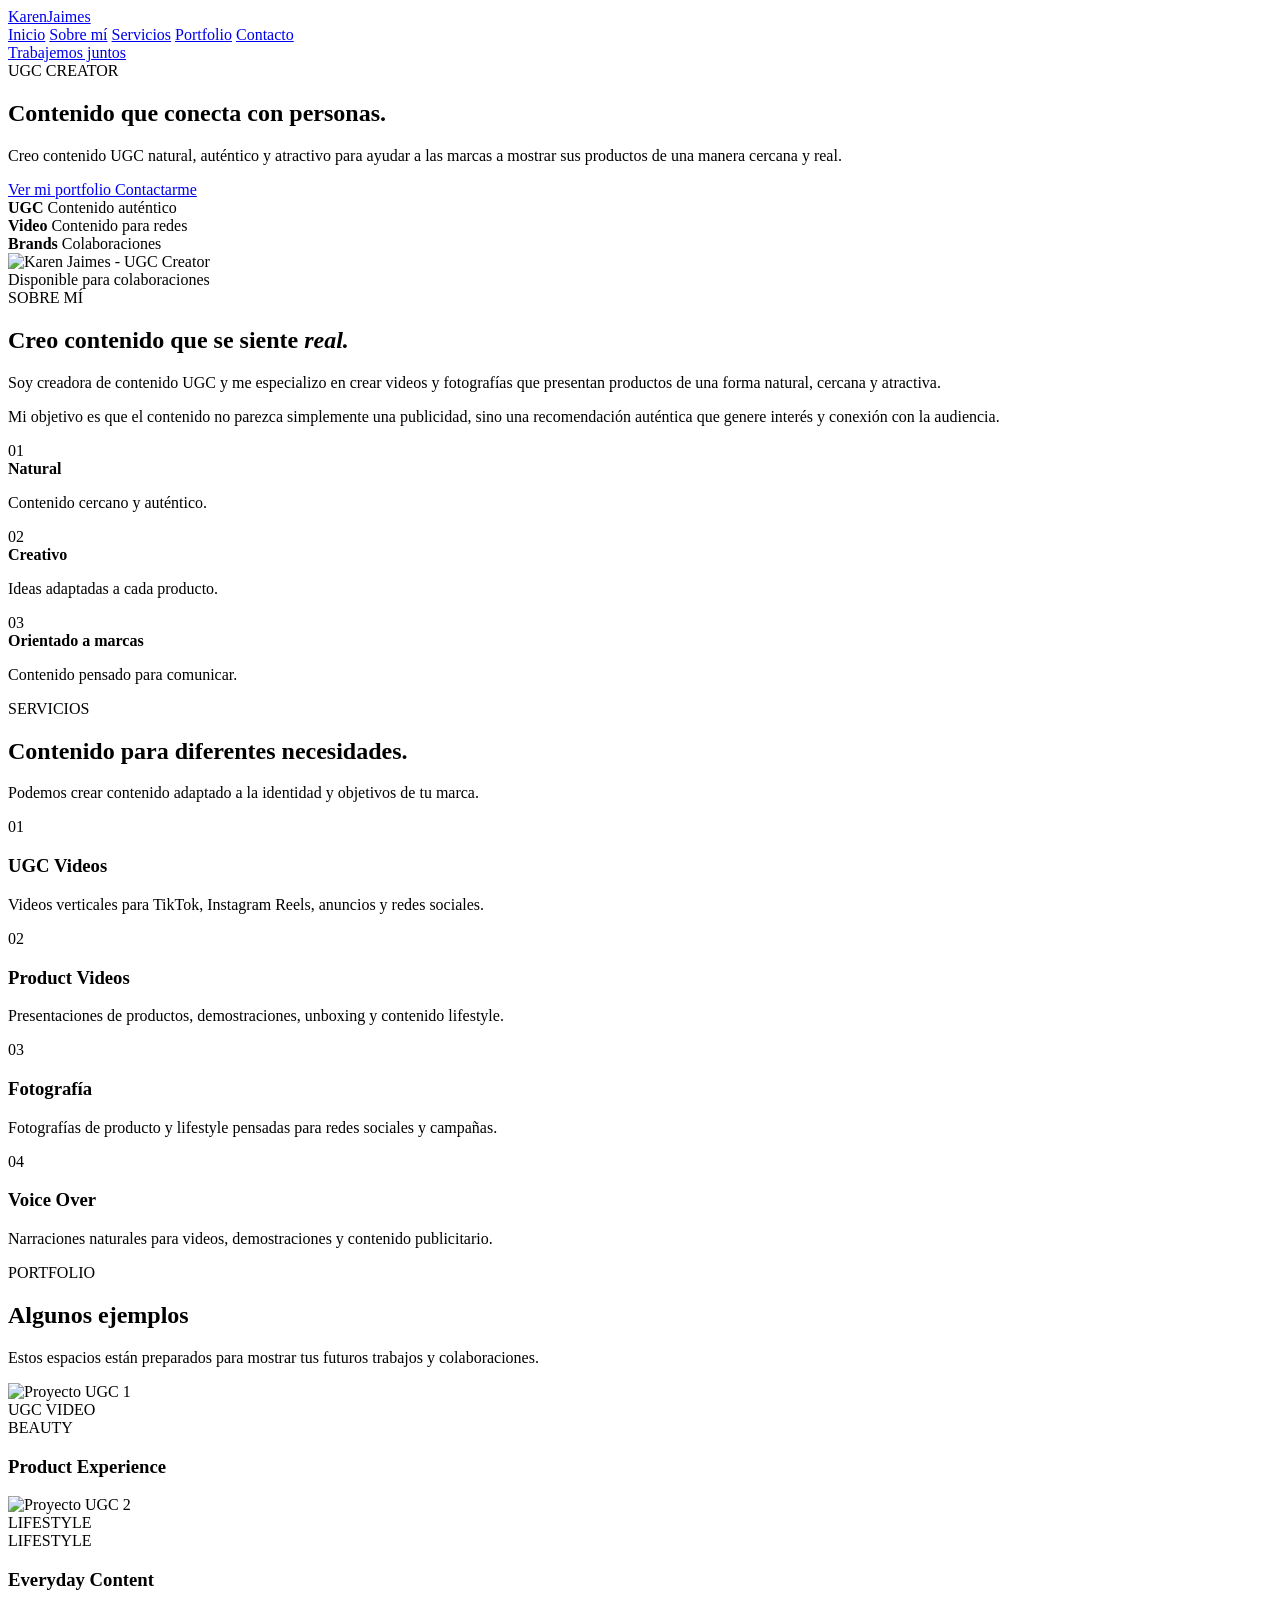
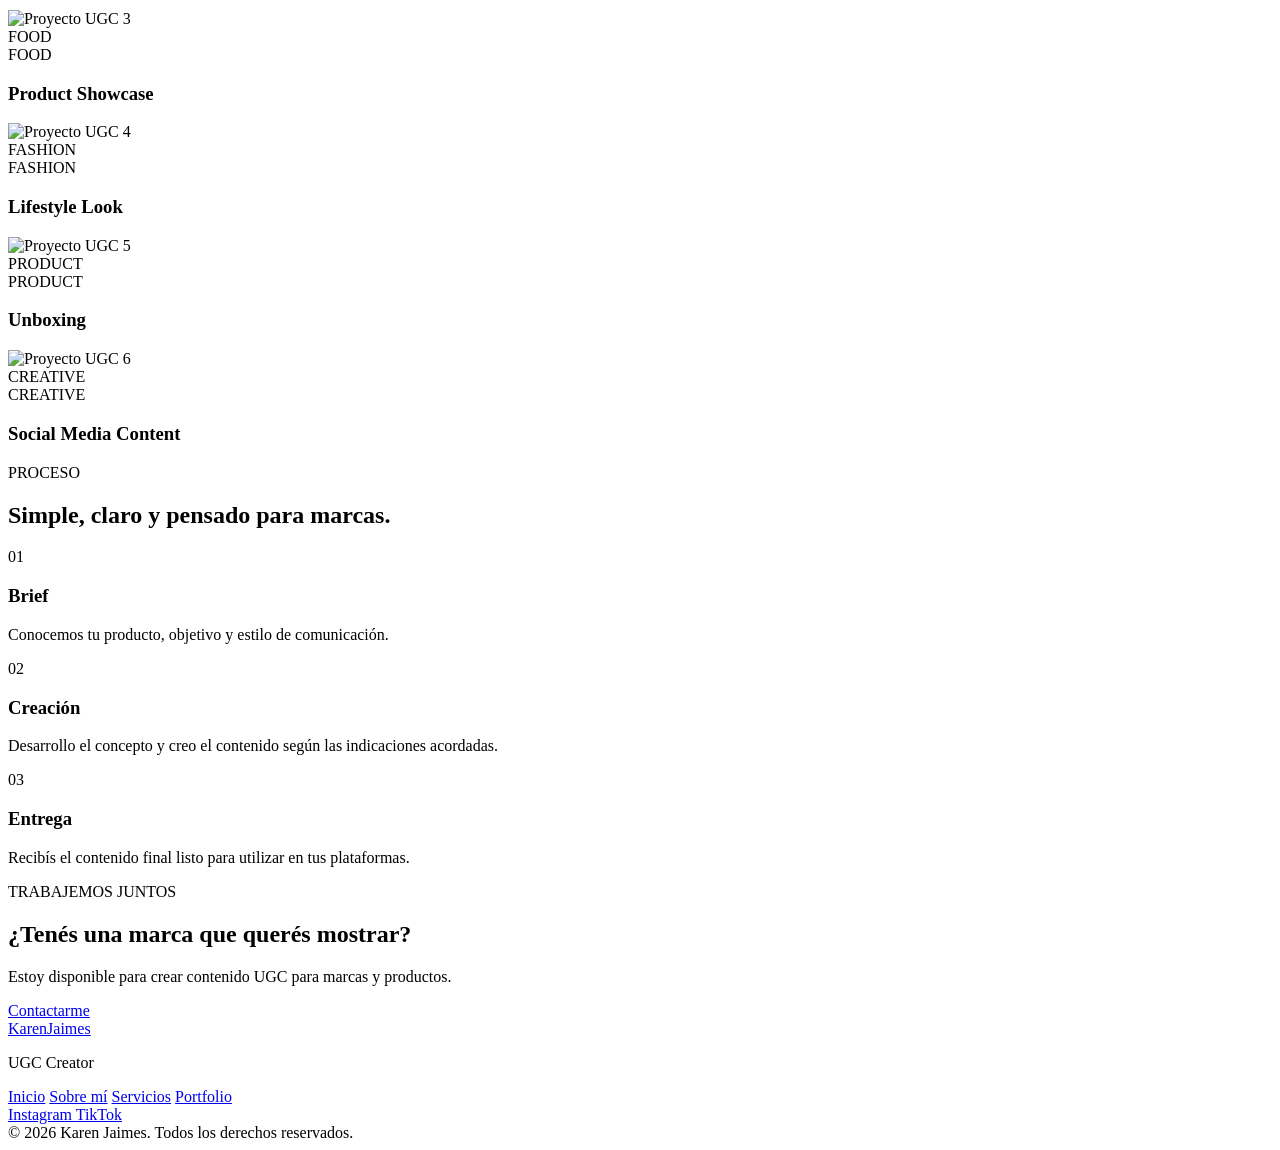
==== index.html @ 43cb3518 "Rename Index.html to index.html" ====
<!DOCTYPE html>
<html lang="es">
<head>
    <meta charset="UTF-8">
    <meta name="viewport" content="width=device-width, initial-scale=1.0">

    <title>Karen Jaimes | UGC Creator</title>

    <meta name="description" content="Karen Jaimes - Creadora de contenido UGC. Contenido auténtico, creativo y natural para marcas.">
    <meta name="theme-color" content="#f7f3ef">

    <link rel="stylesheet" href="style.css">
</head>

<body>

    <!-- HEADER -->
    <header class="header">
        <div class="container nav">

            <a href="#inicio" class="logo">
                Karen<span>Jaimes</span>
            </a>

            <nav class="menu">
                <a href="#inicio">Inicio</a>
                <a href="#sobre-mi">Sobre mí</a>
                <a href="#servicios">Servicios</a>
                <a href="#portfolio">Portfolio</a>
                <a href="#contacto">Contacto</a>
            </nav>

            <a href="#contacto" class="nav-button">
                Trabajemos juntos
            </a>

        </div>
    </header>


    <!-- HERO -->
    <main>

        <section class="hero" id="inicio">

            <div class="container hero-grid">

                <div class="hero-text">

                    <div class="eyebrow">
                        UGC CREATOR
                    </div>

                    <h1>
                        Contenido que
                        <span>conecta</span>
                        con personas.
                    </h1>

                    <p class="hero-description">
                        Creo contenido UGC natural, auténtico y atractivo
                        para ayudar a las marcas a mostrar sus productos
                        de una manera cercana y real.
                    </p>

                    <div class="hero-buttons">

                        <a href="#portfolio" class="button primary">
                            Ver mi portfolio
                        </a>

                        <a href="#contacto" class="button secondary">
                            Contactarme
                        </a>

                    </div>

                    <div class="hero-stats">

                        <div>
                            <strong>UGC</strong>
                            <span>Contenido auténtico</span>
                        </div>

                        <div>
                            <strong>Video</strong>
                            <span>Contenido para redes</span>
                        </div>

                        <div>
                            <strong>Brands</strong>
                            <span>Colaboraciones</span>
                        </div>

                    </div>

                </div>


                <div class="hero-image">

                    <div class="hero-image-frame">

                        <img
                            src="images/hero.jpg"
                            alt="Karen Jaimes - UGC Creator"
                        >

                    </div>

                    <div class="floating-card">
                        <span class="dot"></span>
                        Disponible para colaboraciones
                    </div>

                </div>

            </div>

        </section>


        <!-- SOBRE MI -->
        <section class="about section" id="sobre-mi">

            <div class="container about-grid">

                <div class="section-label">
                    SOBRE MÍ
                </div>

                <div class="about-content">

                    <h2>
                        Creo contenido que se siente
                        <em>real.</em>
                    </h2>

                    <p>
                        Soy creadora de contenido UGC y me especializo
                        en crear videos y fotografías que presentan
                        productos de una forma natural, cercana y
                        atractiva.
                    </p>

                    <p>
                        Mi objetivo es que el contenido no parezca
                        simplemente una publicidad, sino una recomendación
                        auténtica que genere interés y conexión con
                        la audiencia.
                    </p>

                    <div class="about-points">

                        <div class="about-point">
                            <span>01</span>
                            <div>
                                <strong>Natural</strong>
                                <p>Contenido cercano y auténtico.</p>
                            </div>
                        </div>

                        <div class="about-point">
                            <span>02</span>
                            <div>
                                <strong>Creativo</strong>
                                <p>Ideas adaptadas a cada producto.</p>
                            </div>
                        </div>

                        <div class="about-point">
                            <span>03</span>
                            <div>
                                <strong>Orientado a marcas</strong>
                                <p>Contenido pensado para comunicar.</p>
                            </div>
                        </div>

                    </div>

                </div>

            </div>

        </section>


        <!-- SERVICIOS -->
        <section class="services section" id="servicios">

            <div class="container">

                <div class="section-heading">

                    <div class="section-label">
                        SERVICIOS
                    </div>

                    <h2>
                        Contenido para diferentes
                        necesidades.
                    </h2>

                    <p>
                        Podemos crear contenido adaptado a la identidad
                        y objetivos de tu marca.
                    </p>

                </div>


                <div class="services-grid">

                    <article class="service-card">

                        <div class="service-number">01</div>

                        <h3>UGC Videos</h3>

                        <p>
                            Videos verticales para TikTok, Instagram
                            Reels, anuncios y redes sociales.
                        </p>

                    </article>


                    <article class="service-card">

                        <div class="service-number">02</div>

                        <h3>Product Videos</h3>

                        <p>
                            Presentaciones de productos, demostraciones,
                            unboxing y contenido lifestyle.
                        </p>

                    </article>


                    <article class="service-card">

                        <div class="service-number">03</div>

                        <h3>Fotografía</h3>

                        <p>
                            Fotografías de producto y lifestyle
                            pensadas para redes sociales y campañas.
                        </p>

                    </article>


                    <article class="service-card">

                        <div class="service-number">04</div>

                        <h3>Voice Over</h3>

                        <p>
                            Narraciones naturales para videos,
                            demostraciones y contenido publicitario.
                        </p>

                    </article>

                </div>

            </div>

        </section>


        <!-- PORTFOLIO -->
        <section class="portfolio section" id="portfolio">

            <div class="container">

                <div class="section-heading portfolio-heading">

                    <div>
                        <div class="section-label">
                            PORTFOLIO
                        </div>

                        <h2>
                            Algunos ejemplos
                        </h2>
                    </div>

                    <p>
                        Estos espacios están preparados para mostrar
                        tus futuros trabajos y colaboraciones.
                    </p>

                </div>


                <div class="portfolio-grid">


                    <!-- PROYECTO 1 -->
                    <article class="portfolio-card">

                        <div class="portfolio-image">

                            <img
                                src="images/portfolio-1.jpg"
                                alt="Proyecto UGC 1"
                            >

                            <div class="portfolio-overlay">
                                <span>UGC VIDEO</span>
                            </div>

                        </div>

                        <div class="portfolio-info">

                            <div>
                                <span class="category">
                                    BEAUTY
                                </span>

                                <h3>
                                    Product Experience
                                </h3>
                            </div>

                        </div>

                    </article>


                    <!-- PROYECTO 2 -->
                    <article class="portfolio-card">

                        <div class="portfolio-image">

                            <img
                                src="images/portfolio-2.jpg"
                                alt="Proyecto UGC 2"
                            >

                            <div class="portfolio-overlay">
                                <span>LIFESTYLE</span>
                            </div>

                        </div>

                        <div class="portfolio-info">

                            <div>
                                <span class="category">
                                    LIFESTYLE
                                </span>

                                <h3>
                                    Everyday Content
                                </h3>
                            </div>

                        </div>

                    </article>


                    <!-- PROYECTO 3 -->
                    <article class="portfolio-card">

                        <div class="portfolio-image">

                            <img
                                src="images/portfolio-3.jpg"
                                alt="Proyecto UGC 3"
                            >

                            <div class="portfolio-overlay">
                                <span>FOOD</span>
                            </div>

                        </div>

                        <div class="portfolio-info">

                            <div>
                                <span class="category">
                                    FOOD
                                </span>

                                <h3>
                                    Product Showcase
                                </h3>
                            </div>

                        </div>

                    </article>


                    <!-- PROYECTO 4 -->
                    <article class="portfolio-card">

                        <div class="portfolio-image">

                            <img
                                src="images/portfolio-4.jpg"
                                alt="Proyecto UGC 4"
                            >

                            <div class="portfolio-overlay">
                                <span>FASHION</span>
                            </div>

                        </div>

                        <div class="portfolio-info">

                            <div>
                                <span class="category">
                                    FASHION
                                </span>

                                <h3>
                                    Lifestyle Look
                                </h3>
                            </div>

                        </div>

                    </article>


                    <!-- PROYECTO 5 -->
                    <article class="portfolio-card">

                        <div class="portfolio-image">

                            <img
                                src="images/portfolio-5.jpg"
                                alt="Proyecto UGC 5"
                            >

                            <div class="portfolio-overlay">
                                <span>PRODUCT</span>
                            </div>

                        </div>

                        <div class="portfolio-info">

                            <div>
                                <span class="category">
                                    PRODUCT
                                </span>

                                <h3>
                                    Unboxing
                                </h3>
                            </div>

                        </div>

                    </article>


                    <!-- PROYECTO 6 -->
                    <article class="portfolio-card">

                        <div class="portfolio-image">

                            <img
                                src="images/portfolio-6.jpg"
                                alt="Proyecto UGC 6"
                            >

                            <div class="portfolio-overlay">
                                <span>CREATIVE</span>
                            </div>

                        </div>

                        <div class="portfolio-info">

                            <div>
                                <span class="category">
                                    CREATIVE
                                </span>

                                <h3>
                                    Social Media Content
                                </h3>
                            </div>

                        </div>

                    </article>

                </div>

            </div>

        </section>


        <!-- PROCESO -->
        <section class="process section">

            <div class="container">

                <div class="section-heading">

                    <div class="section-label">
                        PROCESO
                    </div>

                    <h2>
                        Simple, claro y pensado para marcas.
                    </h2>

                </div>


                <div class="process-grid">

                    <div class="process-item">

                        <span>01</span>

                        <h3>
                            Brief
                        </h3>

                        <p>
                            Conocemos tu producto, objetivo y
                            estilo de comunicación.
                        </p>

                    </div>


                    <div class="process-item">

                        <span>02</span>

                        <h3>
                            Creación
                        </h3>

                        <p>
                            Desarrollo el concepto y creo el contenido
                            según las indicaciones acordadas.
                        </p>

                    </div>


                    <div class="process-item">

                        <span>03</span>

                        <h3>
                            Entrega
                        </h3>

                        <p>
                            Recibís el contenido final listo para
                            utilizar en tus plataformas.
                        </p>

                    </div>

                </div>

            </div>

        </section>


        <!-- CTA -->
        <section class="cta section" id="contacto">

            <div class="container">

                <div class="cta-box">

                    <div class="cta-content">

                        <div class="section-label">
                            TRABAJEMOS JUNTOS
                        </div>

                        <h2>
                            ¿Tenés una marca
                            que querés mostrar?
                        </h2>

                        <p>
                            Estoy disponible para crear contenido UGC
                            para marcas y productos.
                        </p>

                    </div>

                    <div class="cta-button-wrapper">

                        <a
                            href="mailto:tuemail@example.com"
                            class="button primary large"
                        >
                            Contactarme
                        </a>

                    </div>

                </div>

            </div>

        </section>

    </main>


    <!-- FOOTER -->
    <footer class="footer">

        <div class="container footer-content">

            <div>
                <a href="#inicio" class="logo">
                    Karen<span>Jaimes</span>
                </a>

                <p>
                    UGC Creator
                </p>
            </div>


            <div class="footer-links">

                <a href="#inicio">Inicio</a>
                <a href="#sobre-mi">Sobre mí</a>
                <a href="#servicios">Servicios</a>
                <a href="#portfolio">Portfolio</a>

            </div>


            <div class="footer-social">

                <a href="#" aria-label="Instagram">
                    Instagram
                </a>

                <a href="#" aria-label="TikTok">
                    TikTok
                </a>

            </div>

        </div>


        <div class="container copyright">

            © 2026 Karen Jaimes. Todos los derechos reservados.

        </div>

    </footer>


    <script src="script.js"></script>

</body>
</html>
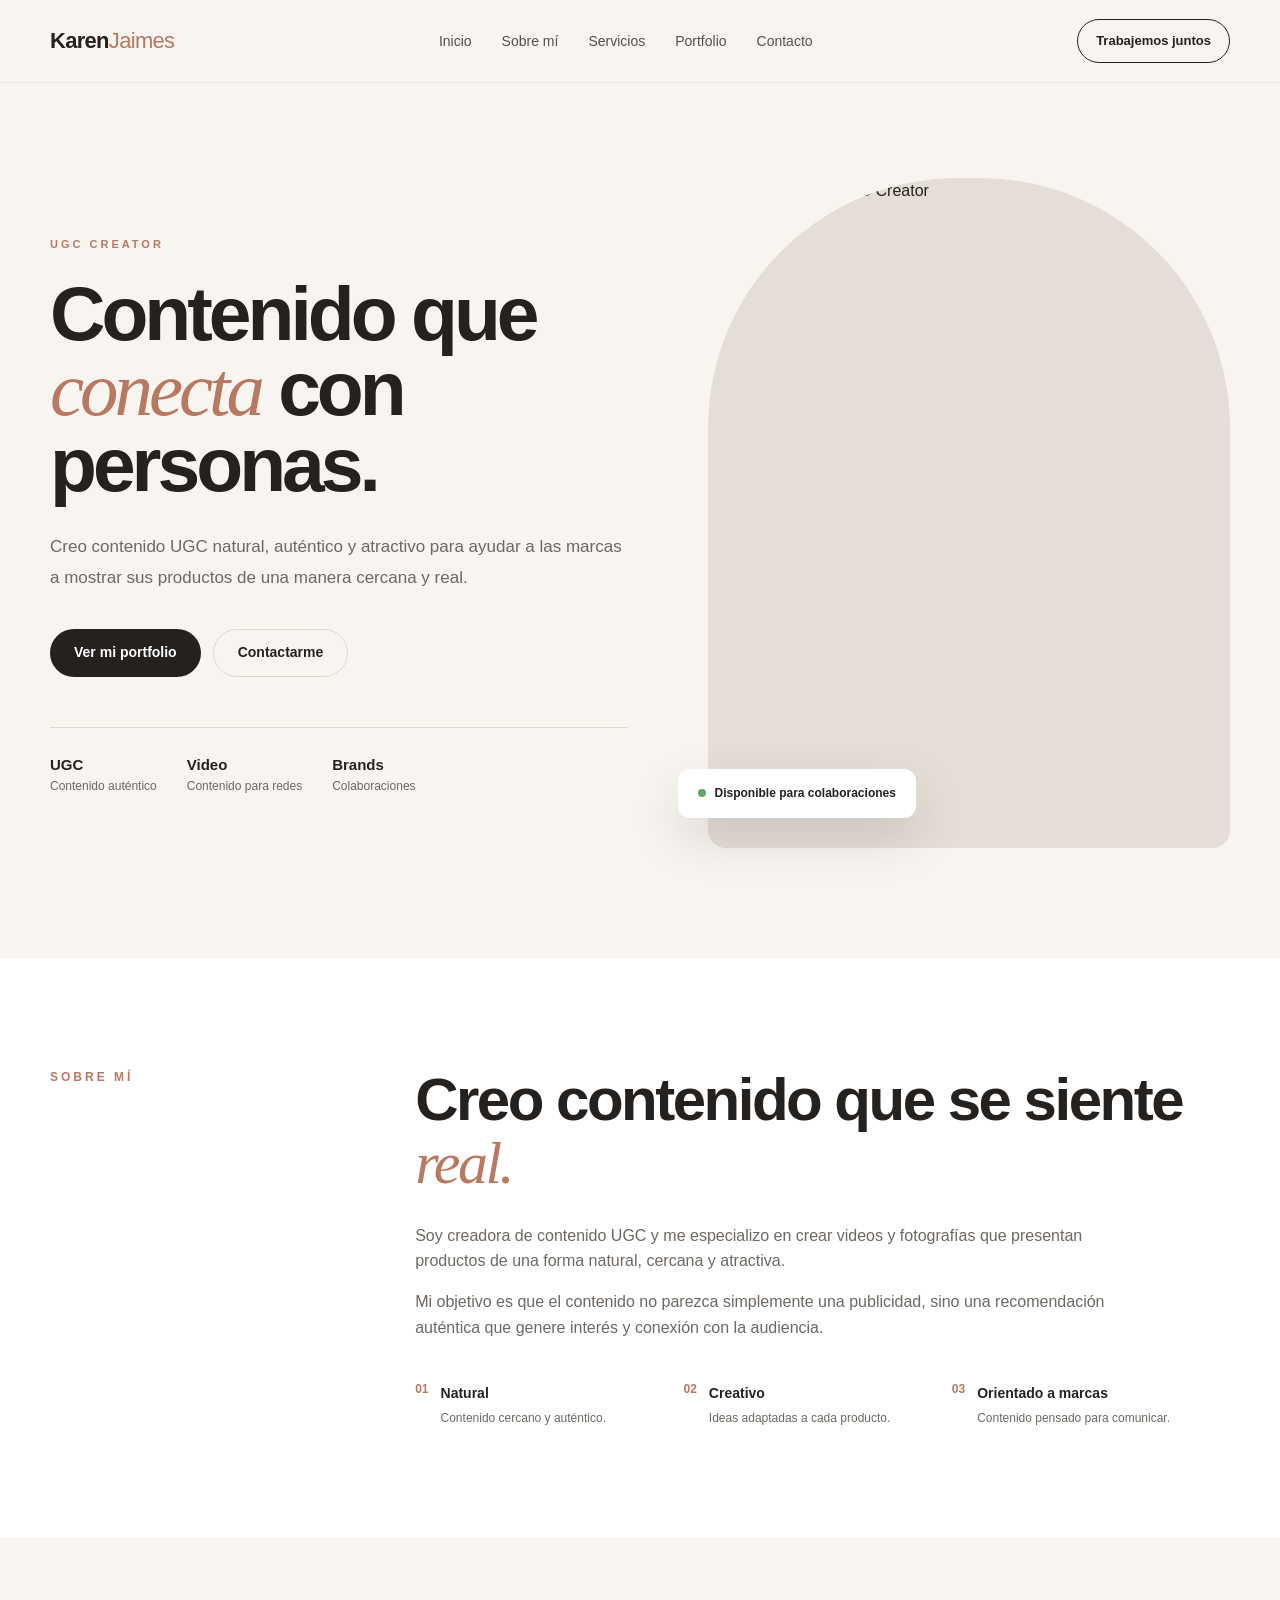
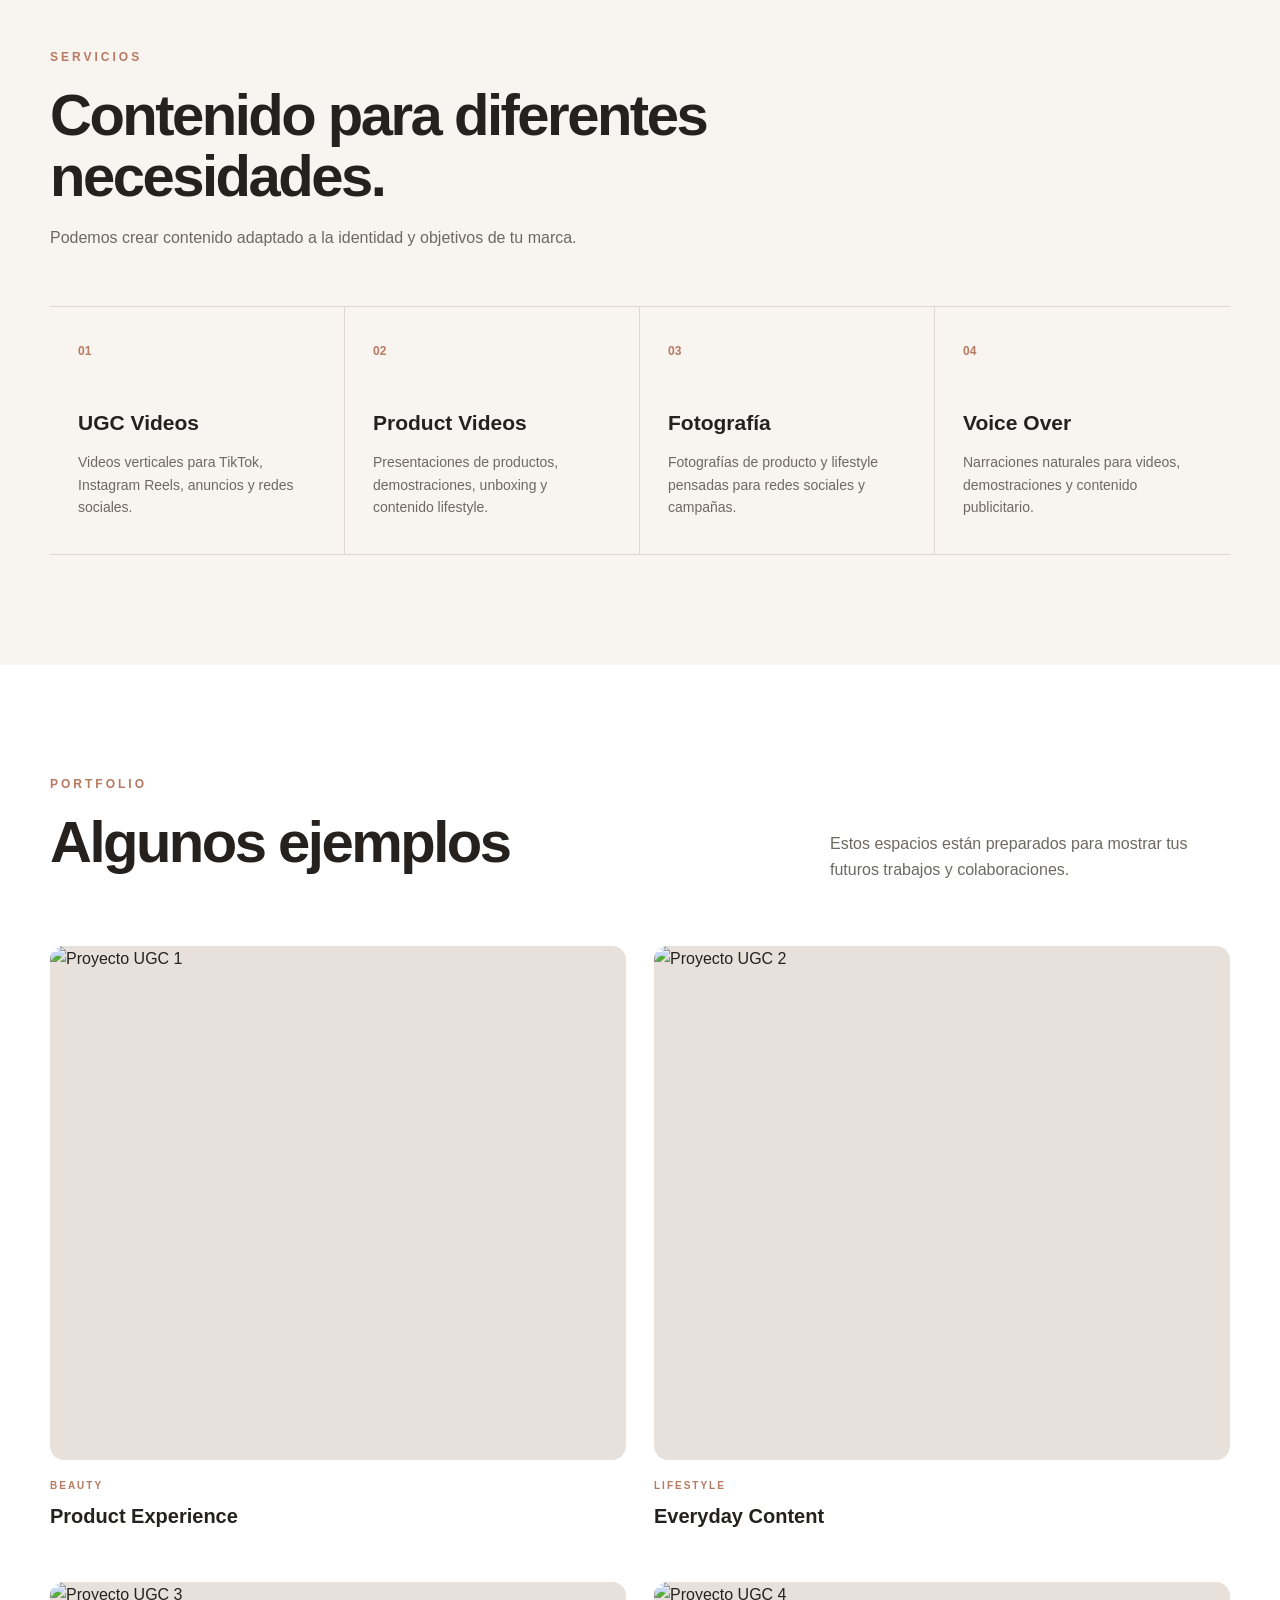
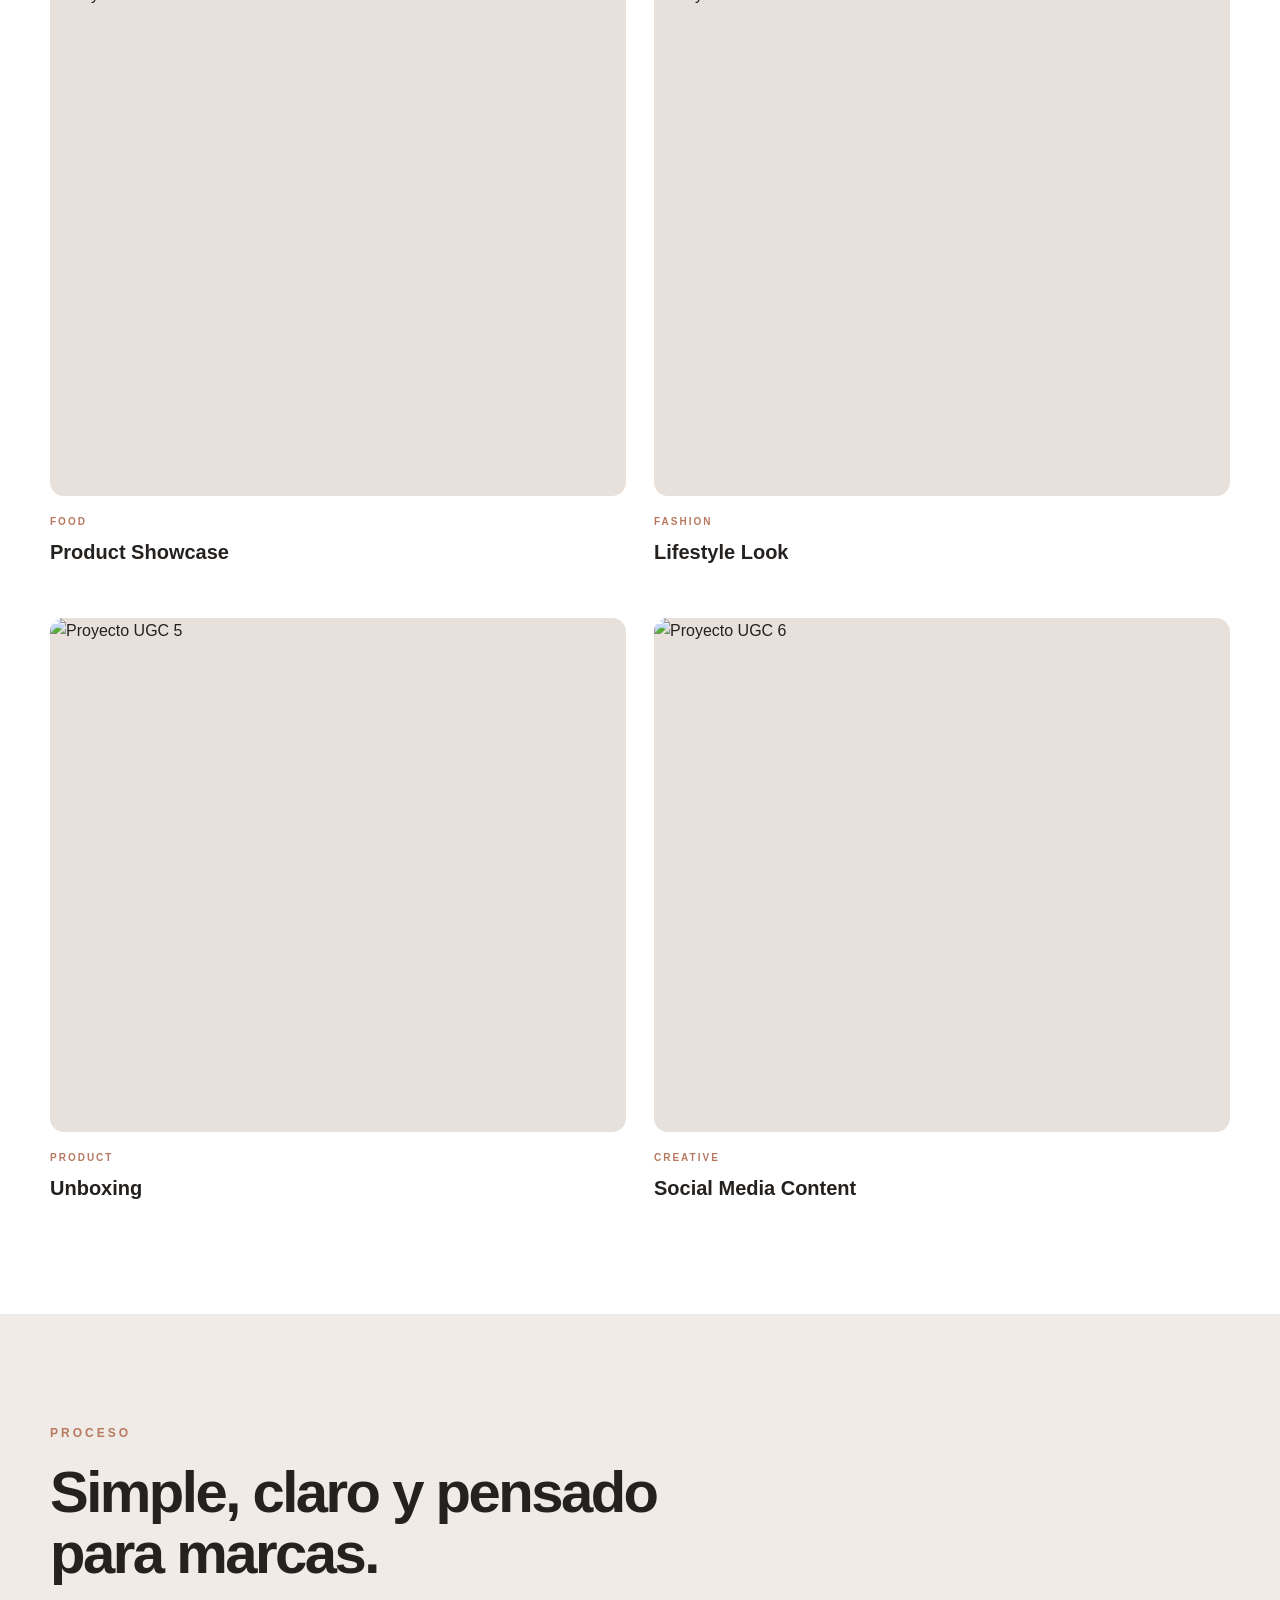
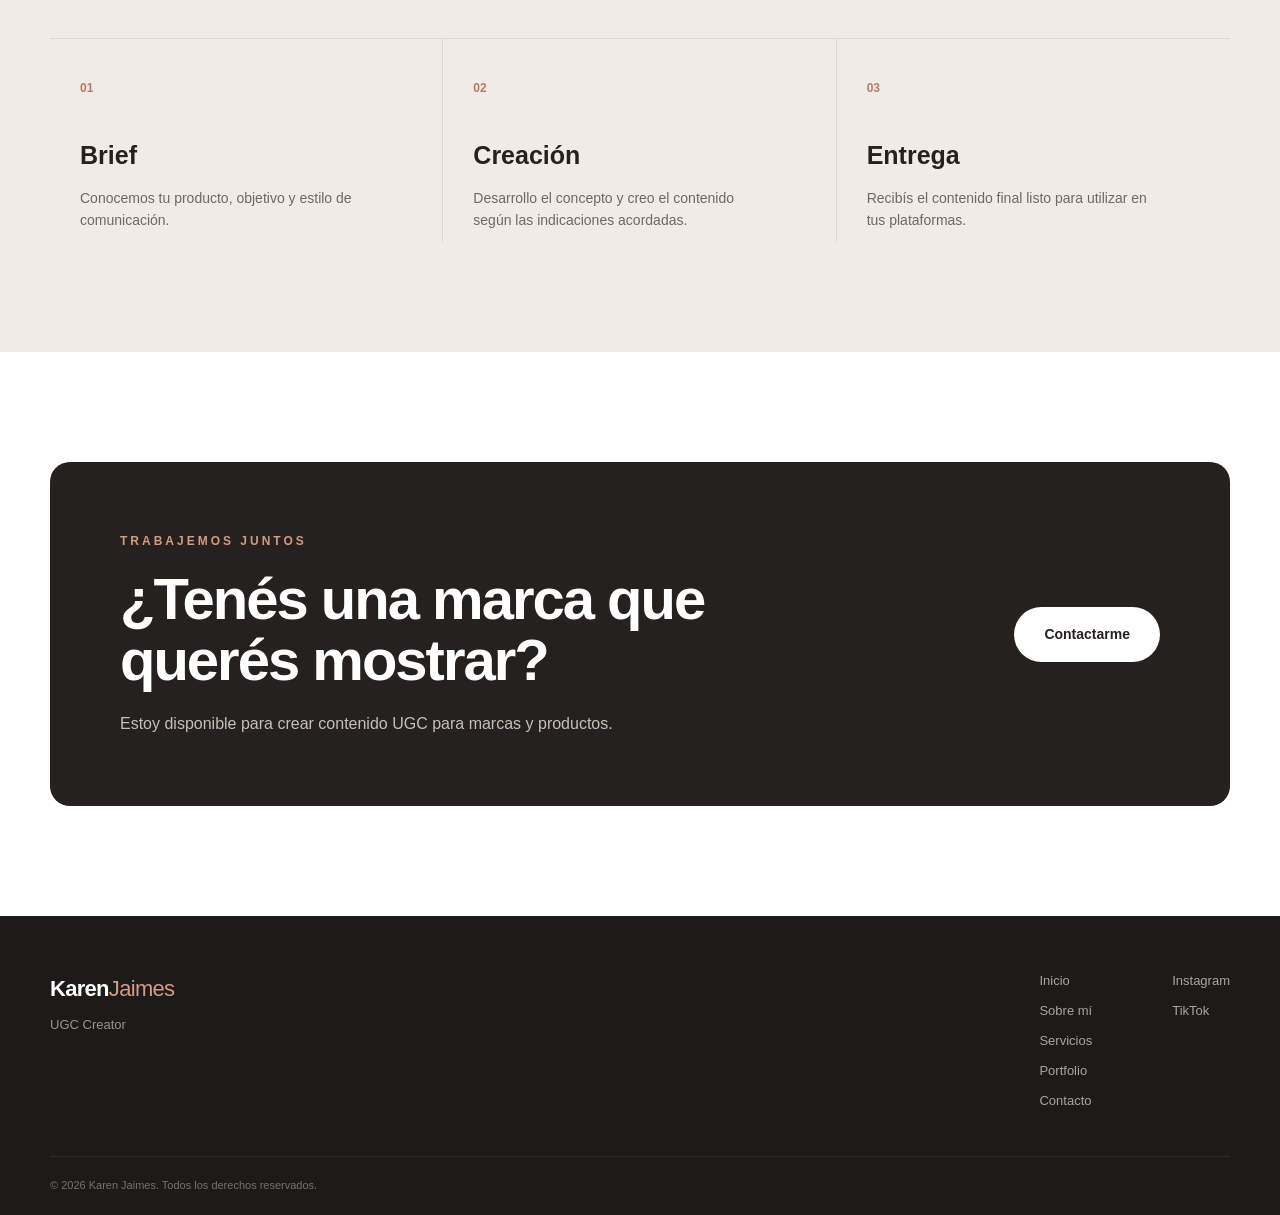
==== commit b3dba0ae: "Refactor HTML structure and comments for clarity" ====
--- a/index.html
+++ b/index.html
@@ -6,7 +6,11 @@
 
     <title>Karen Jaimes | UGC Creator</title>
 
-    <meta name="description" content="Karen Jaimes - Creadora de contenido UGC. Contenido auténtico, creativo y natural para marcas.">
+    <meta
+        name="description"
+        content="Karen Jaimes - Creadora de contenido UGC. Contenido auténtico, creativo y natural para marcas."
+    >
+
     <meta name="theme-color" content="#f7f3ef">
 
     <link rel="stylesheet" href="style.css">
@@ -38,9 +42,10 @@
     </header>
 
 
-    <!-- HERO -->
+    <!-- CONTENIDO PRINCIPAL -->
     <main>
 
+        <!-- HERO -->
         <section class="hero" id="inicio">
 
             <div class="container hero-grid">
@@ -120,7 +125,7 @@
         </section>
 
 
-        <!-- SOBRE MI -->
+        <!-- SOBRE MÍ -->
         <section class="about section" id="sobre-mi">
 
             <div class="container about-grid">
@@ -154,6 +159,7 @@
 
                         <div class="about-point">
                             <span>01</span>
+
                             <div>
                                 <strong>Natural</strong>
                                 <p>Contenido cercano y auténtico.</p>
@@ -162,6 +168,7 @@
 
                         <div class="about-point">
                             <span>02</span>
+
                             <div>
                                 <strong>Creativo</strong>
                                 <p>Ideas adaptadas a cada producto.</p>
@@ -170,6 +177,7 @@
 
                         <div class="about-point">
                             <span>03</span>
+
                             <div>
                                 <strong>Orientado a marcas</strong>
                                 <p>Contenido pensado para comunicar.</p>
@@ -300,7 +308,6 @@
 
                 <div class="portfolio-grid">
 
-
                     <!-- PROYECTO 1 -->
                     <article class="portfolio-card">
 
@@ -506,7 +513,7 @@
 
 
         <!-- PROCESO -->
-        <section class="process section">
+        <section class="process section" id="proceso">
 
             <div class="container">
 
@@ -646,6 +653,7 @@
                 <a href="#sobre-mi">Sobre mí</a>
                 <a href="#servicios">Servicios</a>
                 <a href="#portfolio">Portfolio</a>
+                <a href="#contacto">Contacto</a>
 
             </div>
 
@@ -666,14 +674,13 @@
 
 
         <div class="container copyright">
-
             © 2026 Karen Jaimes. Todos los derechos reservados.
-
         </div>
 
     </footer>
 
 
+    <!-- JAVASCRIPT -->
     <script src="script.js"></script>
 
 </body>
--- a/style.css
+++ b/style.css
@@ -0,0 +1,1058 @@
+/* =========================================
+   KAREN JAIMES UGC — STYLE.CSS
+========================================= */
+
+* {
+    margin: 0;
+    padding: 0;
+    box-sizing: border-box;
+}
+
+html {
+    scroll-behavior: smooth;
+}
+
+body {
+    font-family:
+        -apple-system,
+        BlinkMacSystemFont,
+        "Segoe UI",
+        Roboto,
+        Helvetica,
+        Arial,
+        sans-serif;
+
+    background: #f8f5f1;
+    color: #24211f;
+    line-height: 1.6;
+}
+
+img {
+    width: 100%;
+    display: block;
+}
+
+a {
+    color: inherit;
+    text-decoration: none;
+}
+
+:root {
+    --background: #f8f5f1;
+    --background-light: #fffdfb;
+    --dark: #24211f;
+    --gray: #6d6863;
+    --light-gray: #aaa39d;
+    --border: #ded8d1;
+    --accent: #b77961;
+    --accent-dark: #8e5845;
+    --white: #ffffff;
+    --container: 1180px;
+}
+
+
+/* =========================================
+   GENERAL
+========================================= */
+
+.container {
+    width: min(var(--container), calc(100% - 40px));
+    margin: 0 auto;
+}
+
+.section {
+    padding: 110px 0;
+}
+
+.section-label {
+    font-size: 12px;
+    font-weight: 700;
+    letter-spacing: 3px;
+    color: var(--accent);
+    margin-bottom: 18px;
+}
+
+
+/* =========================================
+   HEADER
+========================================= */
+
+.header {
+    position: sticky;
+    top: 0;
+    z-index: 1000;
+
+    background: rgba(248, 245, 241, 0.94);
+    backdrop-filter: blur(14px);
+
+    border-bottom: 1px solid rgba(0, 0, 0, 0.06);
+}
+
+.nav {
+    min-height: 82px;
+
+    display: flex;
+    align-items: center;
+    justify-content: space-between;
+
+    gap: 30px;
+}
+
+.logo {
+    font-size: 22px;
+    font-weight: 800;
+    letter-spacing: -0.7px;
+}
+
+.logo span {
+    font-weight: 400;
+    color: var(--accent);
+}
+
+.menu {
+    display: flex;
+    align-items: center;
+    gap: 30px;
+}
+
+.menu a {
+    font-size: 14px;
+    color: #55504b;
+    transition: color 0.25s ease;
+}
+
+.menu a:hover {
+    color: var(--accent);
+}
+
+.nav-button {
+    border: 1px solid var(--dark);
+
+    padding: 11px 18px;
+
+    border-radius: 100px;
+
+    font-size: 13px;
+    font-weight: 600;
+
+    transition:
+        background 0.25s ease,
+        color 0.25s ease;
+}
+
+.nav-button:hover {
+    background: var(--dark);
+    color: white;
+}
+
+
+/* =========================================
+   HERO
+========================================= */
+
+.hero {
+    padding: 95px 0 110px;
+}
+
+.hero-grid {
+    display: grid;
+    grid-template-columns: 1.05fr 0.95fr;
+
+    gap: 80px;
+
+    align-items: center;
+}
+
+.eyebrow {
+    display: inline-block;
+
+    font-size: 11px;
+    font-weight: 800;
+
+    letter-spacing: 3px;
+
+    color: var(--accent);
+
+    margin-bottom: 22px;
+}
+
+.hero h1 {
+    font-size: clamp(48px, 6vw, 78px);
+
+    line-height: 0.98;
+
+    letter-spacing: -4px;
+
+    max-width: 720px;
+
+    margin-bottom: 30px;
+}
+
+.hero h1 span {
+    color: var(--accent);
+
+    font-style: italic;
+
+    font-family: Georgia, serif;
+
+    font-weight: 400;
+}
+
+.hero-description {
+    max-width: 580px;
+
+    color: var(--gray);
+
+    font-size: 17px;
+
+    line-height: 1.8;
+
+    margin-bottom: 35px;
+}
+
+.hero-buttons {
+    display: flex;
+    flex-wrap: wrap;
+
+    gap: 12px;
+}
+
+.button {
+    display: inline-flex;
+
+    align-items: center;
+    justify-content: center;
+
+    min-height: 48px;
+
+    padding: 0 24px;
+
+    border-radius: 100px;
+
+    font-size: 14px;
+    font-weight: 700;
+
+    transition:
+        transform 0.25s ease,
+        background 0.25s ease,
+        color 0.25s ease,
+        border-color 0.25s ease;
+}
+
+.button.primary {
+    background: var(--dark);
+    color: white;
+}
+
+.button.primary:hover {
+    background: var(--accent);
+
+    transform: translateY(-2px);
+}
+
+.button.secondary {
+    border: 1px solid var(--border);
+
+    background: transparent;
+}
+
+.button.secondary:hover {
+    border-color: var(--dark);
+}
+
+.button.large {
+    min-height: 55px;
+
+    padding: 0 30px;
+}
+
+.hero-stats {
+    display: flex;
+    flex-wrap: wrap;
+
+    gap: 30px;
+
+    margin-top: 50px;
+
+    padding-top: 25px;
+
+    border-top: 1px solid var(--border);
+}
+
+.hero-stats div {
+    display: flex;
+    flex-direction: column;
+}
+
+.hero-stats strong {
+    font-size: 15px;
+}
+
+.hero-stats span {
+    color: var(--gray);
+    font-size: 12px;
+}
+
+
+/* =========================================
+   HERO IMAGE
+========================================= */
+
+.hero-image {
+    position: relative;
+}
+
+.hero-image-frame {
+    overflow: hidden;
+
+    border-radius: 250px 250px 18px 18px;
+
+    background: #e5ded7;
+
+    aspect-ratio: 0.78;
+}
+
+.hero-image-frame img {
+    width: 100%;
+    height: 100%;
+
+    object-fit: cover;
+}
+
+.floating-card {
+    position: absolute;
+
+    left: -30px;
+    bottom: 30px;
+
+    background: white;
+
+    padding: 15px 20px;
+
+    border-radius: 12px;
+
+    box-shadow:
+        0 20px 50px rgba(0, 0, 0, 0.12);
+
+    font-size: 12px;
+    font-weight: 600;
+
+    display: flex;
+
+    align-items: center;
+
+    gap: 9px;
+}
+
+.dot {
+    width: 8px;
+    height: 8px;
+
+    flex-shrink: 0;
+
+    border-radius: 50%;
+
+    background: #67a56d;
+}
+
+
+/* =========================================
+   ABOUT
+========================================= */
+
+.about {
+    background: var(--white);
+}
+
+.about-grid {
+    display: grid;
+
+    grid-template-columns: 0.35fr 1fr;
+
+    gap: 80px;
+}
+
+.about-content {
+    max-width: 780px;
+}
+
+.about-content h2 {
+    font-size: clamp(38px, 5vw, 60px);
+
+    line-height: 1.05;
+
+    letter-spacing: -2.5px;
+
+    margin-bottom: 28px;
+}
+
+.about-content h2 em {
+    color: var(--accent);
+
+    font-family: Georgia, serif;
+
+    font-weight: 400;
+}
+
+.about-content > p {
+    color: var(--gray);
+
+    font-size: 16px;
+
+    margin-bottom: 15px;
+
+    max-width: 700px;
+}
+
+.about-points {
+    margin-top: 40px;
+
+    display: grid;
+
+    grid-template-columns: repeat(3, 1fr);
+
+    gap: 25px;
+}
+
+.about-point {
+    display: flex;
+
+    gap: 12px;
+}
+
+.about-point > span {
+    color: var(--accent);
+
+    font-size: 12px;
+
+    font-weight: 800;
+}
+
+.about-point strong {
+    font-size: 14px;
+}
+
+.about-point p {
+    color: var(--gray);
+
+    font-size: 12px;
+
+    margin-top: 3px;
+}
+
+
+/* =========================================
+   SECTION HEADINGS
+========================================= */
+
+.section-heading {
+    max-width: 720px;
+
+    margin-bottom: 55px;
+}
+
+.section-heading h2 {
+    font-size: clamp(38px, 5vw, 58px);
+
+    line-height: 1.05;
+
+    letter-spacing: -2.5px;
+
+    margin-bottom: 18px;
+}
+
+.section-heading > p {
+    color: var(--gray);
+
+    max-width: 600px;
+}
+
+
+/* =========================================
+   SERVICES
+========================================= */
+
+.services-grid {
+    display: grid;
+
+    grid-template-columns: repeat(4, 1fr);
+
+    border-top: 1px solid var(--border);
+
+    border-bottom: 1px solid var(--border);
+}
+
+.service-card {
+    padding: 35px 28px;
+
+    border-right: 1px solid var(--border);
+}
+
+.service-card:last-child {
+    border-right: 0;
+}
+
+.service-number {
+    color: var(--accent);
+
+    font-size: 12px;
+
+    font-weight: 800;
+
+    margin-bottom: 45px;
+}
+
+.service-card h3 {
+    font-size: 21px;
+
+    margin-bottom: 12px;
+}
+
+.service-card p {
+    color: var(--gray);
+
+    font-size: 14px;
+}
+
+
+/* =========================================
+   PORTFOLIO
+========================================= */
+
+.portfolio {
+    background: var(--white);
+}
+
+.portfolio-heading {
+    display: flex;
+
+    align-items: flex-end;
+
+    justify-content: space-between;
+
+    gap: 50px;
+
+    max-width: none;
+}
+
+.portfolio-heading > p {
+    max-width: 400px;
+
+    margin-bottom: 8px;
+}
+
+.portfolio-grid {
+    display: grid;
+
+    grid-template-columns: repeat(2, 1fr);
+
+    gap: 50px 28px;
+}
+
+.portfolio-card {
+    min-width: 0;
+}
+
+.portfolio-image {
+    position: relative;
+
+    overflow: hidden;
+
+    border-radius: 14px;
+
+    background: #e8e1db;
+
+    aspect-ratio: 1.12;
+}
+
+.portfolio-image img {
+    width: 100%;
+    height: 100%;
+
+    object-fit: cover;
+
+    transition: transform 0.5s ease;
+}
+
+.portfolio-card:hover .portfolio-image img {
+    transform: scale(1.04);
+}
+
+.portfolio-overlay {
+    position: absolute;
+
+    inset: 0;
+
+    display: flex;
+
+    align-items: flex-end;
+
+    padding: 20px;
+
+    background:
+        linear-gradient(
+            transparent 55%,
+            rgba(0, 0, 0, 0.55)
+        );
+
+    opacity: 0;
+
+    transition: opacity 0.3s ease;
+}
+
+.portfolio-card:hover .portfolio-overlay {
+    opacity: 1;
+}
+
+.portfolio-overlay span {
+    color: white;
+
+    font-size: 11px;
+
+    font-weight: 800;
+
+    letter-spacing: 2px;
+}
+
+.portfolio-info {
+    padding-top: 18px;
+
+    display: flex;
+
+    justify-content: space-between;
+}
+
+.category {
+    display: block;
+
+    color: var(--accent);
+
+    font-size: 10px;
+
+    font-weight: 800;
+
+    letter-spacing: 2px;
+
+    margin-bottom: 6px;
+}
+
+.portfolio-info h3 {
+    font-size: 20px;
+}
+
+
+/* =========================================
+   PROCESS
+========================================= */
+
+.process {
+    background: #f0ebe6;
+}
+
+.process-grid {
+    display: grid;
+
+    grid-template-columns: repeat(3, 1fr);
+
+    border-top: 1px solid var(--border);
+}
+
+.process-item {
+    padding: 35px 30px 10px;
+
+    border-right: 1px solid var(--border);
+}
+
+.process-item:last-child {
+    border-right: 0;
+}
+
+.process-item > span {
+    color: var(--accent);
+
+    font-size: 12px;
+
+    font-weight: 800;
+}
+
+.process-item h3 {
+    font-size: 25px;
+
+    margin: 35px 0 12px;
+}
+
+.process-item p {
+    color: var(--gray);
+
+    font-size: 14px;
+
+    max-width: 300px;
+}
+
+
+/* =========================================
+   CTA
+========================================= */
+
+.cta {
+    background: var(--white);
+}
+
+.cta-box {
+    background: var(--dark);
+
+    color: white;
+
+    border-radius: 20px;
+
+    padding: 70px;
+
+    display: flex;
+
+    align-items: center;
+
+    justify-content: space-between;
+
+    gap: 50px;
+}
+
+.cta-box .section-label {
+    color: #d29b84;
+}
+
+.cta-box h2 {
+    font-size: clamp(38px, 5vw, 58px);
+
+    line-height: 1.05;
+
+    letter-spacing: -2px;
+
+    max-width: 700px;
+
+    margin-bottom: 20px;
+}
+
+.cta-box p {
+    color: #c5c0bc;
+
+    max-width: 550px;
+}
+
+.cta-button-wrapper {
+    flex-shrink: 0;
+}
+
+.cta .button.primary {
+    background: white;
+
+    color: var(--dark);
+}
+
+.cta .button.primary:hover {
+    background: var(--accent);
+
+    color: white;
+}
+
+
+/* =========================================
+   FOOTER
+========================================= */
+
+.footer {
+    background: #1d1b19;
+
+    color: white;
+
+    padding-top: 55px;
+}
+
+.footer-content {
+    display: grid;
+
+    grid-template-columns: 1fr auto auto;
+
+    gap: 80px;
+
+    padding-bottom: 45px;
+}
+
+.footer .logo {
+    color: white;
+}
+
+.footer .logo span {
+    color: #d29b84;
+}
+
+.footer-content p {
+    color: #99938e;
+
+    font-size: 13px;
+
+    margin-top: 8px;
+}
+
+.footer-links,
+.footer-social {
+    display: flex;
+
+    flex-direction: column;
+
+    gap: 9px;
+}
+
+.footer-links a,
+.footer-social a {
+    color: #aaa49f;
+
+    font-size: 13px;
+
+    transition: color 0.2s ease;
+}
+
+.footer-links a:hover,
+.footer-social a:hover {
+    color: white;
+}
+
+.copyright {
+    border-top: 1px solid rgba(255, 255, 255, 0.08);
+
+    padding: 20px 0;
+
+    color: #77716c;
+
+    font-size: 11px;
+}
+
+
+/* =========================================
+   SCROLL ANIMATIONS
+========================================= */
+
+.animate {
+    opacity: 0;
+
+    transform: translateY(20px);
+
+    transition:
+        opacity 0.6s ease,
+        transform 0.6s ease;
+}
+
+.animate.visible {
+    opacity: 1;
+
+    transform: translateY(0);
+}
+
+
+/* =========================================
+   RESPONSIVE — TABLET
+========================================= */
+
+@media (max-width: 950px) {
+
+    .menu {
+        display: none;
+    }
+
+    .hero-grid {
+        grid-template-columns: 1fr;
+
+        gap: 60px;
+    }
+
+    .hero-image {
+        max-width: 600px;
+
+        margin: 0 auto;
+
+        width: 100%;
+    }
+
+    .about-grid {
+        grid-template-columns: 1fr;
+
+        gap: 30px;
+    }
+
+    .services-grid {
+        grid-template-columns: repeat(2, 1fr);
+    }
+
+    .service-card:nth-child(2) {
+        border-right: 0;
+    }
+
+    .service-card:nth-child(-n + 2) {
+        border-bottom: 1px solid var(--border);
+    }
+
+    .portfolio-heading {
+        align-items: flex-start;
+
+        flex-direction: column;
+
+        gap: 0;
+    }
+
+    .cta-box {
+        flex-direction: column;
+
+        align-items: flex-start;
+    }
+}
+
+
+/* =========================================
+   RESPONSIVE — MOBILE
+========================================= */
+
+@media (max-width: 650px) {
+
+    .container {
+        width: min(100% - 28px, 1180px);
+    }
+
+    .section {
+        padding: 75px 0;
+    }
+
+    .nav {
+        min-height: 70px;
+    }
+
+    .logo {
+        font-size: 19px;
+    }
+
+    .nav-button {
+        padding: 9px 13px;
+
+        font-size: 11px;
+    }
+
+    .hero {
+        padding: 60px 0 75px;
+    }
+
+    .hero h1 {
+        font-size: 48px;
+
+        letter-spacing: -2.5px;
+    }
+
+    .hero-description {
+        font-size: 15px;
+    }
+
+    .hero-stats {
+        gap: 20px;
+    }
+
+    .floating-card {
+        left: 10px;
+
+        bottom: 15px;
+
+        font-size: 10px;
+
+        padding: 12px 14px;
+    }
+
+    .about-points {
+        grid-template-columns: 1fr;
+
+        gap: 20px;
+    }
+
+    .services-grid {
+        grid-template-columns: 1fr;
+    }
+
+    .service-card {
+        border-right: 0;
+
+        border-bottom: 1px solid var(--border);
+    }
+
+    .service-card:last-child {
+        border-bottom: 0;
+    }
+
+    .portfolio-grid {
+        grid-template-columns: 1fr;
+
+        gap: 38px;
+    }
+
+    .portfolio-image {
+        aspect-ratio: 1;
+    }
+
+    .process-grid {
+        grid-template-columns: 1fr;
+    }
+
+    .process-item {
+        border-right: 0;
+
+        border-bottom: 1px solid var(--border);
+
+        padding-left: 0;
+
+        padding-right: 0;
+    }
+
+    .process-item:last-child {
+        border-bottom: 0;
+    }
+
+    .cta-box {
+        padding: 40px 25px;
+    }
+
+    .footer-content {
+        grid-template-columns: 1fr 1fr;
+
+        gap: 35px;
+    }
+
+    .footer-social {
+        grid-column: 2;
+    }
+}
+
+
+/* =========================================
+   VERY SMALL PHONES
+========================================= */
+
+@media (max-width: 380px) {
+
+    .hero h1 {
+        font-size: 42px;
+    }
+
+    .hero-buttons {
+        flex-direction: column;
+    }
+
+    .button {
+        width: 100%;
+    }
+
+    .hero-stats {
+        display: grid;
+
+        grid-template-columns: 1fr 1fr;
+    }
+
+    .nav-button {
+        display: none;
+    }
+
+}
+       
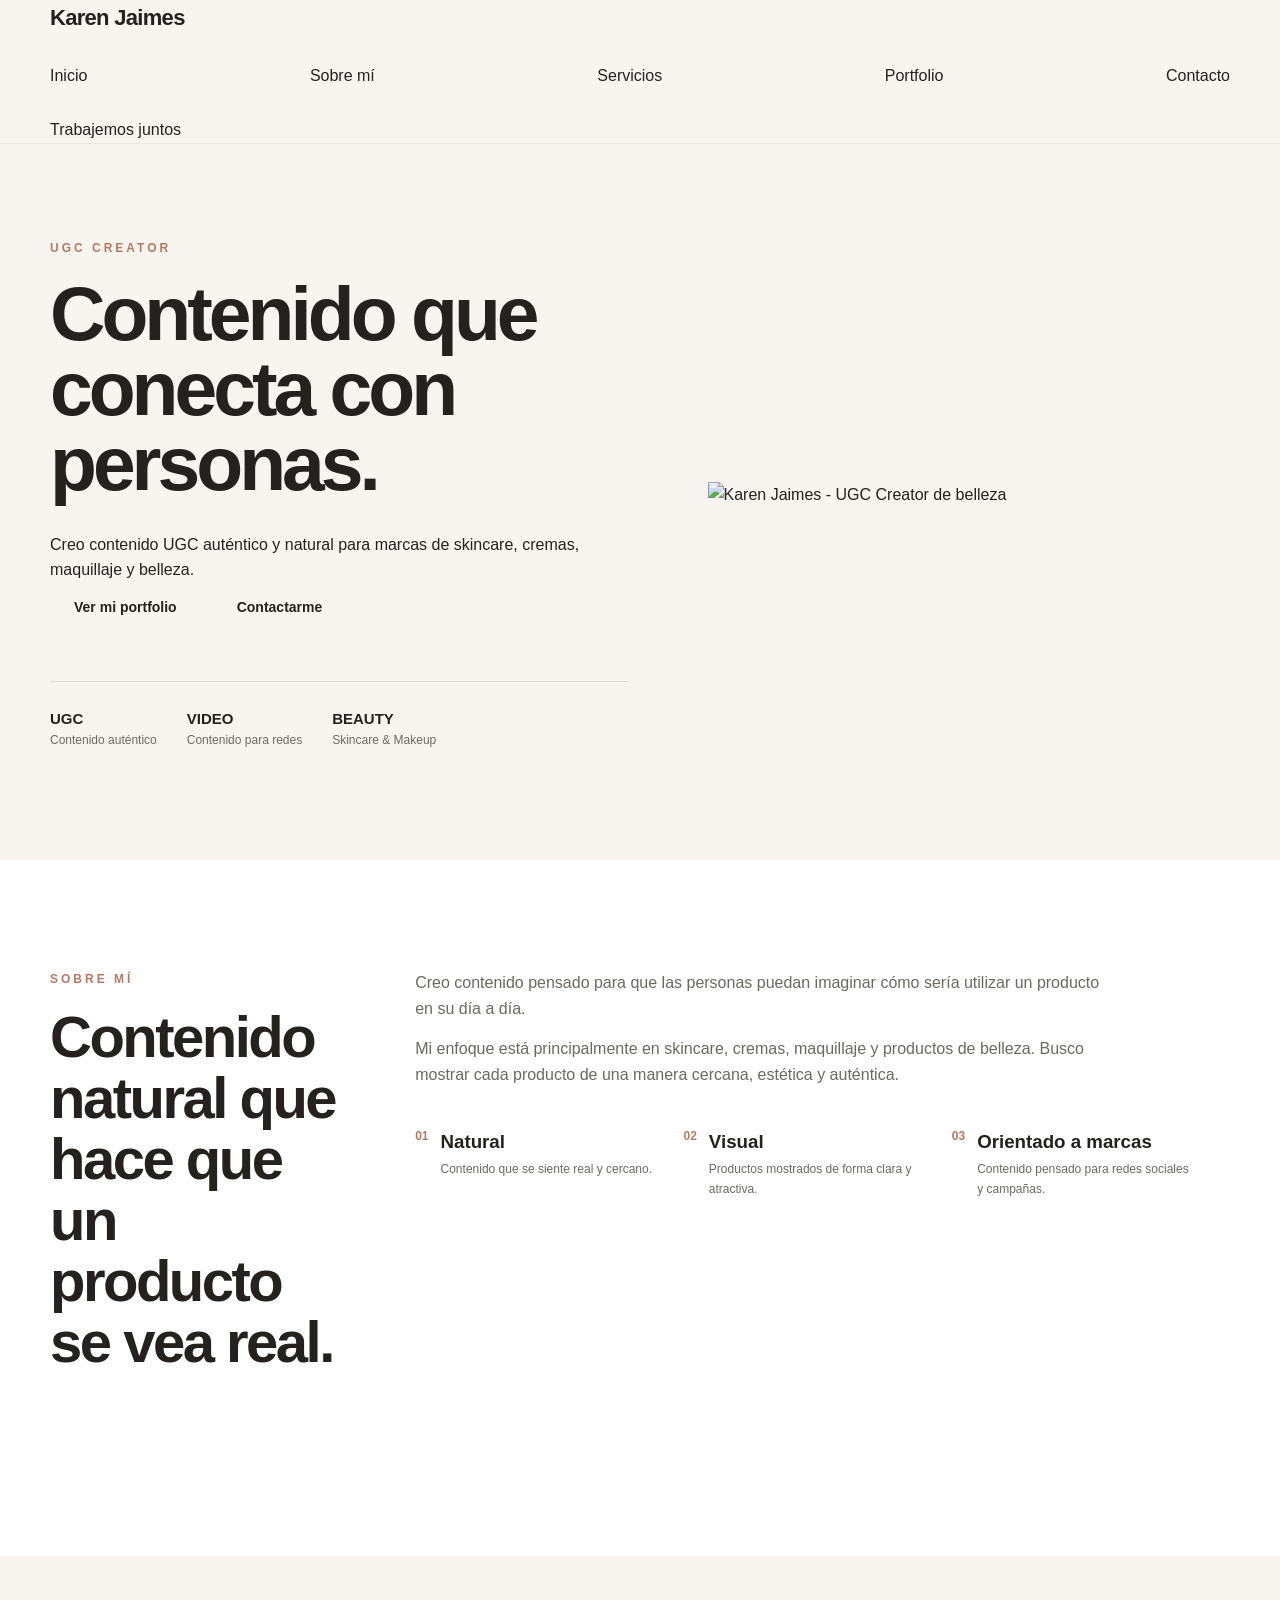
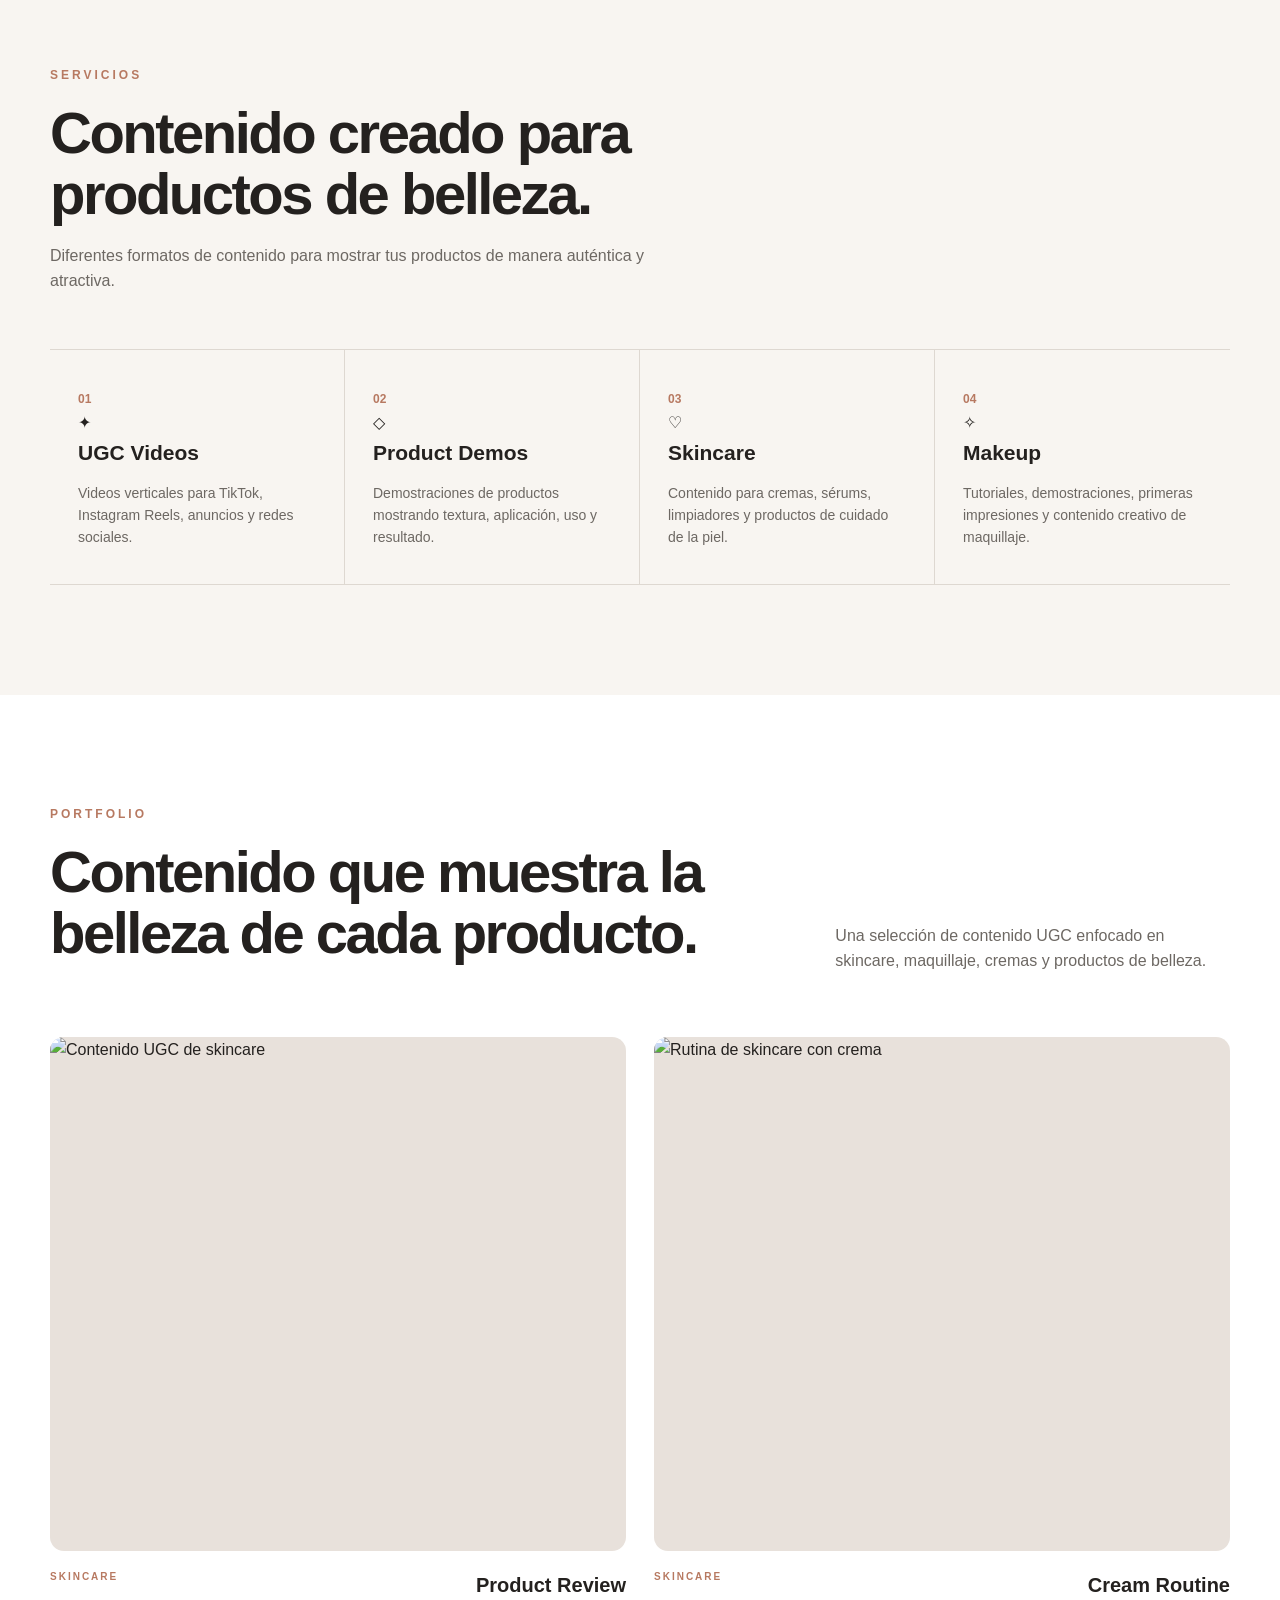
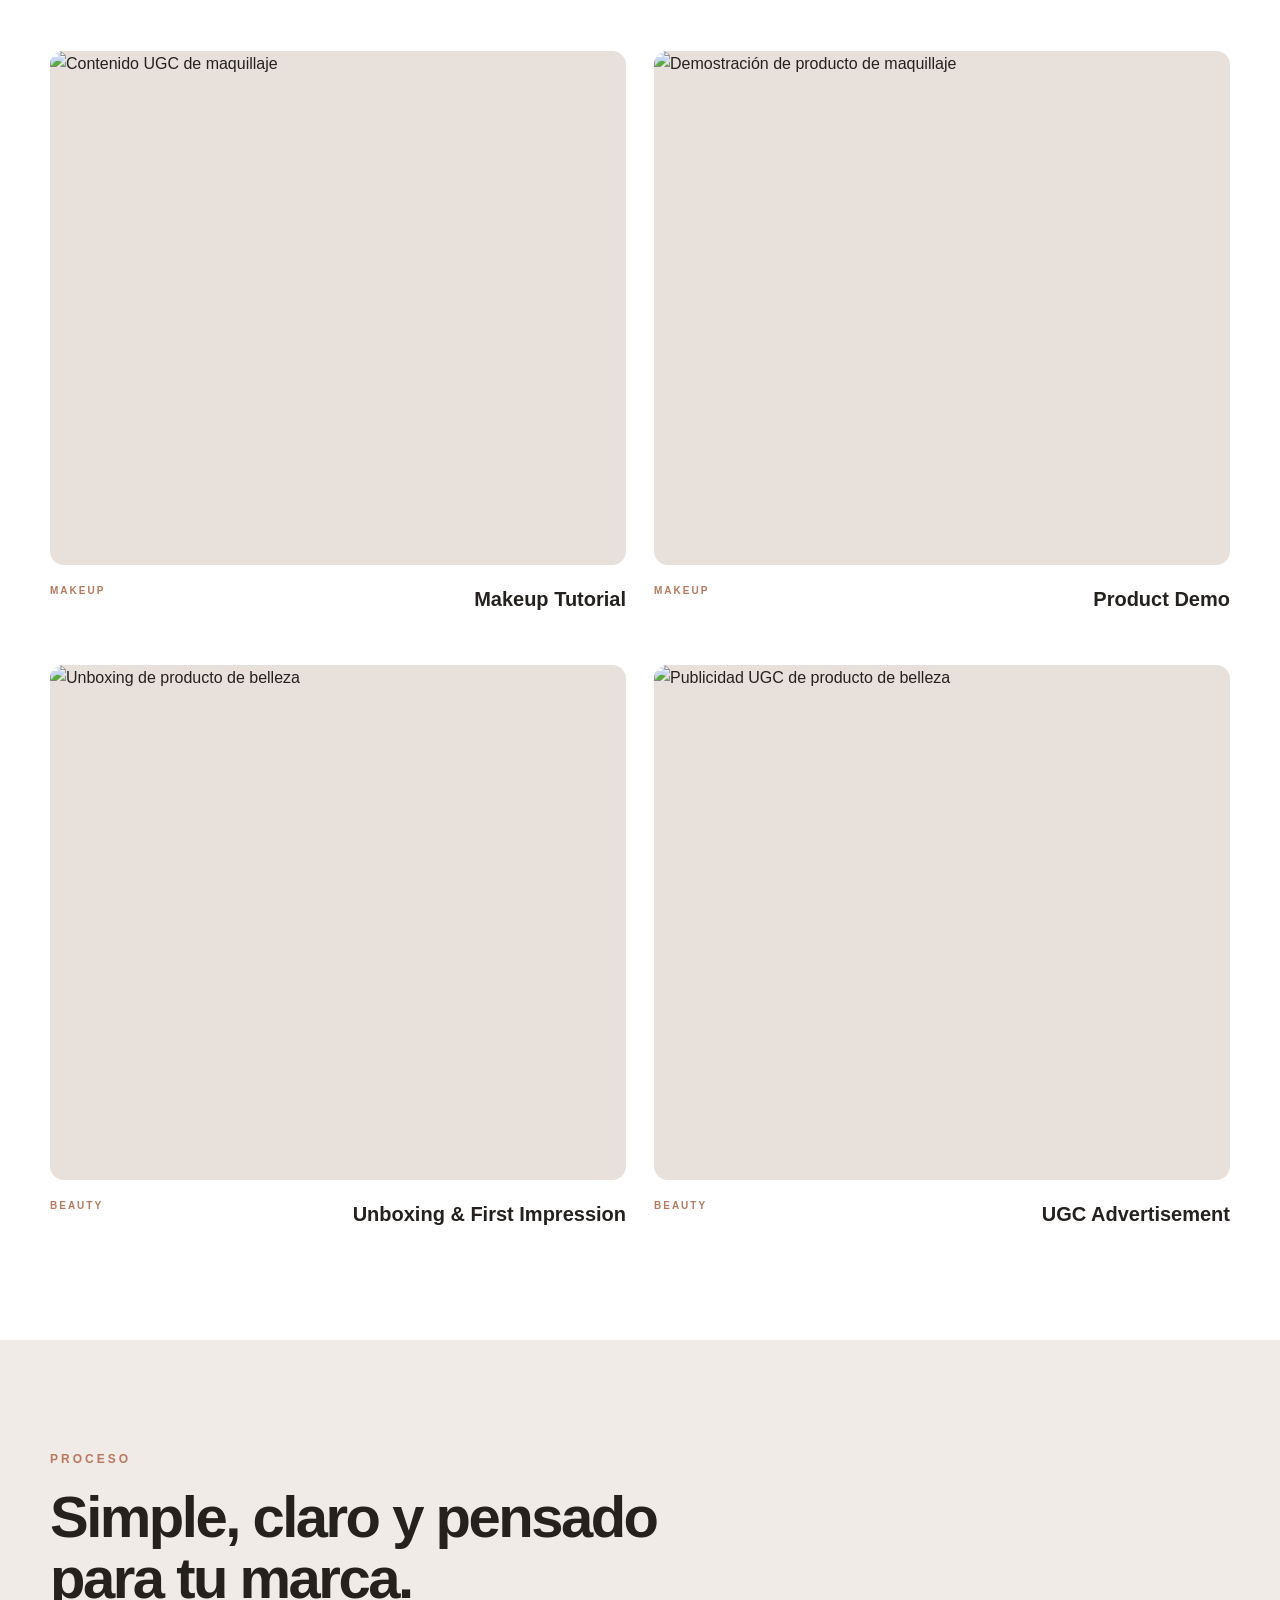
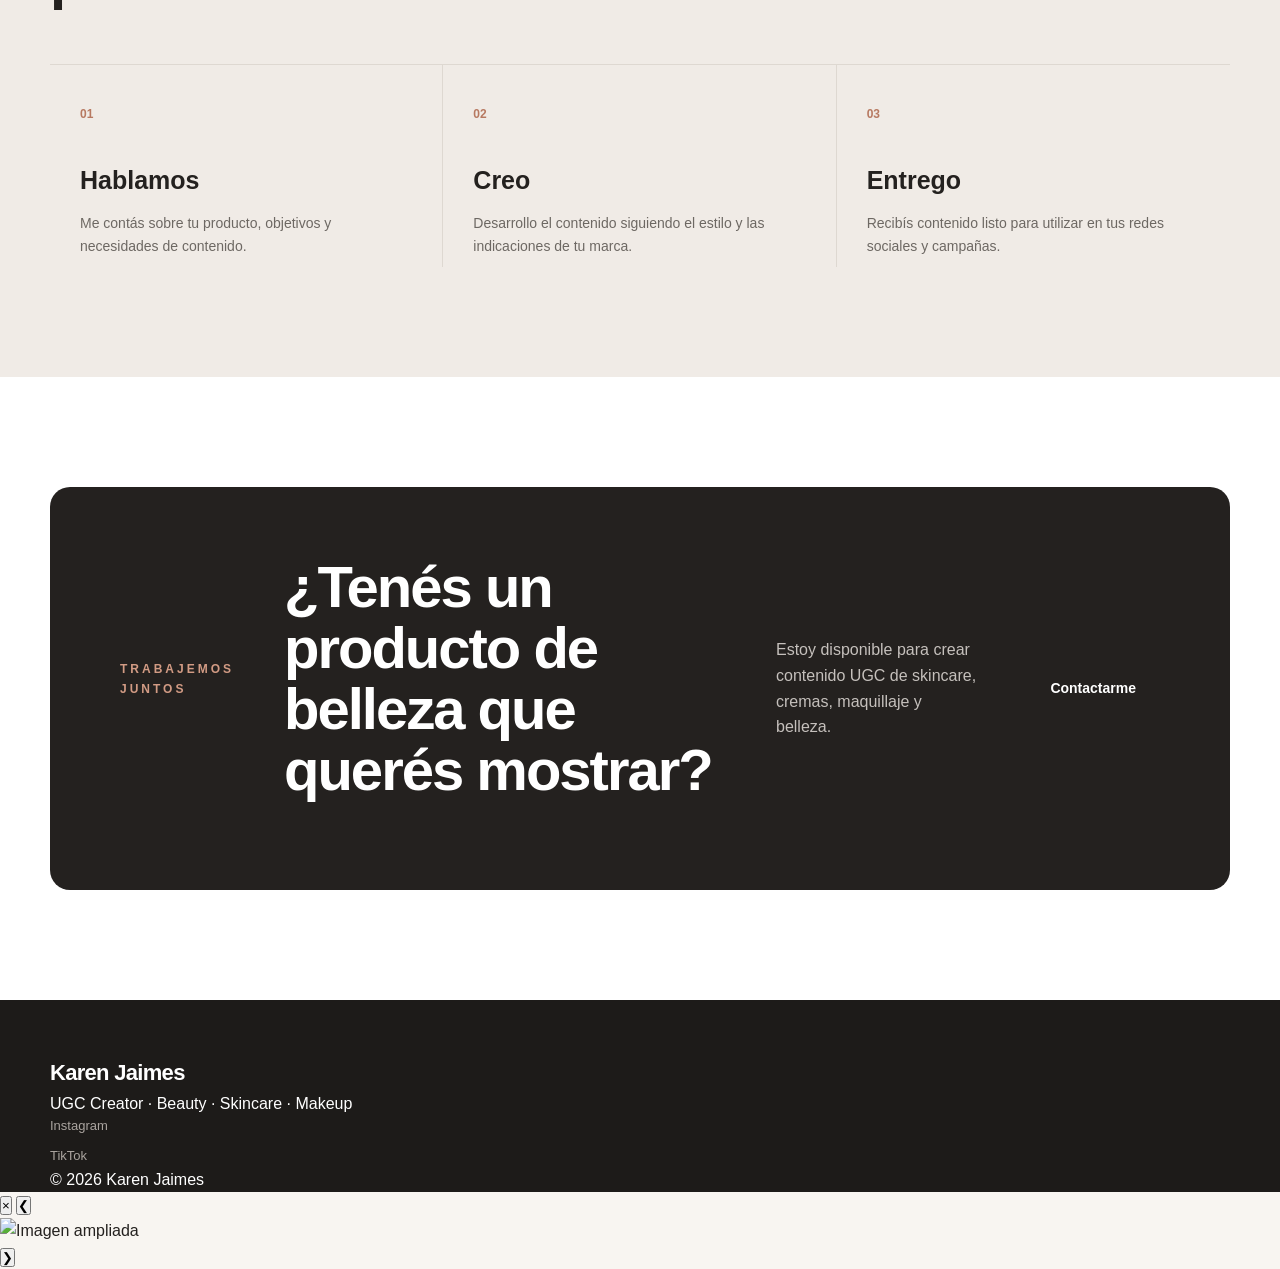
==== commit 4f7c3c83: "Update index.html" ====
--- a/index.html
+++ b/index.html
@@ -1,80 +1,90 @@
 <!DOCTYPE html>
 <html lang="es">
+
 <head>
     <meta charset="UTF-8">
+
     <meta name="viewport" content="width=device-width, initial-scale=1.0">
 
+    <meta name="description"
+        content="Karen Jaimes - Creadora de contenido UGC especializada en skincare, cremas, maquillaje y belleza. Contenido auténtico, natural y visual para marcas.">
+
+    <meta name="theme-color" content="#f8f5f1">
+
     <title>Karen Jaimes | UGC Creator</title>
-
-    <meta
-        name="description"
-        content="Karen Jaimes - Creadora de contenido UGC. Contenido auténtico, creativo y natural para marcas."
-    >
-
-    <meta name="theme-color" content="#f7f3ef">
 
     <link rel="stylesheet" href="style.css">
 </head>
 
 <body>
 
-    <!-- HEADER -->
+    <!-- =========================================
+         HEADER
+    ========================================== -->
+
     <header class="header">
-        <div class="container nav">
+
+        <div class="container header-inner">
 
             <a href="#inicio" class="logo">
-                Karen<span>Jaimes</span>
+                Karen Jaimes
             </a>
 
-            <nav class="menu">
+            <nav class="nav">
+
                 <a href="#inicio">Inicio</a>
+
                 <a href="#sobre-mi">Sobre mí</a>
+
                 <a href="#servicios">Servicios</a>
+
                 <a href="#portfolio">Portfolio</a>
+
                 <a href="#contacto">Contacto</a>
+
             </nav>
 
-            <a href="#contacto" class="nav-button">
+            <a href="#contacto" class="header-button">
                 Trabajemos juntos
             </a>
 
         </div>
+
     </header>
 
 
-    <!-- CONTENIDO PRINCIPAL -->
     <main>
 
-        <!-- HERO -->
+        <!-- =========================================
+             HERO
+        ========================================== -->
+
         <section class="hero" id="inicio">
 
             <div class="container hero-grid">
 
-                <div class="hero-text">
-
-                    <div class="eyebrow">
+                <div class="hero-content">
+
+                    <div class="section-label">
                         UGC CREATOR
                     </div>
 
                     <h1>
-                        Contenido que
-                        <span>conecta</span>
-                        con personas.
+                        Contenido que conecta con personas.
                     </h1>
 
-                    <p class="hero-description">
-                        Creo contenido UGC natural, auténtico y atractivo
-                        para ayudar a las marcas a mostrar sus productos
-                        de una manera cercana y real.
+                    <p class="hero-text">
+                        Creo contenido UGC auténtico y natural para marcas de
+                        skincare, cremas, maquillaje y belleza.
                     </p>
 
                     <div class="hero-buttons">
 
-                        <a href="#portfolio" class="button primary">
+                        <a href="#portfolio" class="button button-primary">
                             Ver mi portfolio
                         </a>
 
-                        <a href="#contacto" class="button secondary">
+                        <a href="#contacto" class="button button-secondary">
                             Contactarme
                         </a>
 
@@ -82,40 +92,33 @@
 
                     <div class="hero-stats">
 
-                        <div>
+                        <div class="stat">
                             <strong>UGC</strong>
                             <span>Contenido auténtico</span>
                         </div>
 
-                        <div>
-                            <strong>Video</strong>
+                        <div class="stat">
+                            <strong>VIDEO</strong>
                             <span>Contenido para redes</span>
                         </div>
 
-                        <div>
-                            <strong>Brands</strong>
-                            <span>Colaboraciones</span>
-                        </div>
-
-                    </div>
-
-                </div>
-
-
-                <div class="hero-image">
-
-                    <div class="hero-image-frame">
-
-                        <img
-                            src="images/hero.jpg"
-                            alt="Karen Jaimes - UGC Creator"
-                        >
-
-                    </div>
-
-                    <div class="floating-card">
-                        <span class="dot"></span>
-                        Disponible para colaboraciones
+                        <div class="stat">
+                            <strong>BEAUTY</strong>
+                            <span>Skincare & Makeup</span>
+                        </div>
+
+                    </div>
+
+                </div>
+
+
+                <div class="hero-image-wrapper">
+
+                    <div class="hero-image">
+
+                        <img src="images/hero.jpg"
+                            alt="Karen Jaimes - UGC Creator de belleza">
+
                     </div>
 
                 </div>
@@ -125,63 +128,90 @@
         </section>
 
 
-        <!-- SOBRE MÍ -->
+        <!-- =========================================
+             SOBRE MI
+        ========================================== -->
+
         <section class="about section" id="sobre-mi">
 
             <div class="container about-grid">
 
-                <div class="section-label">
-                    SOBRE MÍ
-                </div>
+                <div class="section-heading">
+
+                    <div class="section-label">
+                        SOBRE MÍ
+                    </div>
+
+                    <h2>
+                        Contenido natural que hace que un producto se vea real.
+                    </h2>
+
+                </div>
+
 
                 <div class="about-content">
 
-                    <h2>
-                        Creo contenido que se siente
-                        <em>real.</em>
-                    </h2>
+                    <p class="large-text">
+                        Creo contenido pensado para que las personas puedan
+                        imaginar cómo sería utilizar un producto en su día a día.
+                    </p>
 
                     <p>
-                        Soy creadora de contenido UGC y me especializo
-                        en crear videos y fotografías que presentan
-                        productos de una forma natural, cercana y
-                        atractiva.
+                        Mi enfoque está principalmente en skincare, cremas,
+                        maquillaje y productos de belleza. Busco mostrar cada
+                        producto de una manera cercana, estética y auténtica.
                     </p>
 
-                    <p>
-                        Mi objetivo es que el contenido no parezca
-                        simplemente una publicidad, sino una recomendación
-                        auténtica que genere interés y conexión con
-                        la audiencia.
-                    </p>
-
                     <div class="about-points">
 
                         <div class="about-point">
-                            <span>01</span>
+
+                            <span class="point-number">
+                                01
+                            </span>
 
                             <div>
-                                <strong>Natural</strong>
-                                <p>Contenido cercano y auténtico.</p>
+                                <h3>Natural</h3>
+
+                                <p>
+                                    Contenido que se siente real y cercano.
+                                </p>
                             </div>
-                        </div>
+
+                        </div>
+
 
                         <div class="about-point">
-                            <span>02</span>
+
+                            <span class="point-number">
+                                02
+                            </span>
 
                             <div>
-                                <strong>Creativo</strong>
-                                <p>Ideas adaptadas a cada producto.</p>
+                                <h3>Visual</h3>
+
+                                <p>
+                                    Productos mostrados de forma clara y atractiva.
+                                </p>
                             </div>
-                        </div>
+
+                        </div>
+
 
                         <div class="about-point">
-                            <span>03</span>
+
+                            <span class="point-number">
+                                03
+                            </span>
 
                             <div>
-                                <strong>Orientado a marcas</strong>
-                                <p>Contenido pensado para comunicar.</p>
+                                <h3>Orientado a marcas</h3>
+
+                                <p>
+                                    Contenido pensado para redes sociales y campañas.
+                                </p>
                             </div>
+
                         </div>
 
                     </div>
@@ -193,25 +223,27 @@
         </section>
 
 
-        <!-- SERVICIOS -->
+        <!-- =========================================
+             SERVICIOS
+        ========================================== -->
+
         <section class="services section" id="servicios">
 
             <div class="container">
 
-                <div class="section-heading">
+                <div class="section-heading centered">
 
                     <div class="section-label">
                         SERVICIOS
                     </div>
 
                     <h2>
-                        Contenido para diferentes
-                        necesidades.
+                        Contenido creado para productos de belleza.
                     </h2>
 
                     <p>
-                        Podemos crear contenido adaptado a la identidad
-                        y objetivos de tu marca.
+                        Diferentes formatos de contenido para mostrar tus
+                        productos de manera auténtica y atractiva.
                     </p>
 
                 </div>
@@ -221,13 +253,21 @@
 
                     <article class="service-card">
 
-                        <div class="service-number">01</div>
-
-                        <h3>UGC Videos</h3>
+                        <span class="service-number">
+                            01
+                        </span>
+
+                        <div class="service-icon">
+                            ✦
+                        </div>
+
+                        <h3>
+                            UGC Videos
+                        </h3>
 
                         <p>
-                            Videos verticales para TikTok, Instagram
-                            Reels, anuncios y redes sociales.
+                            Videos verticales para TikTok, Instagram Reels,
+                            anuncios y redes sociales.
                         </p>
 
                     </article>
@@ -235,13 +275,21 @@
 
                     <article class="service-card">
 
-                        <div class="service-number">02</div>
-
-                        <h3>Product Videos</h3>
+                        <span class="service-number">
+                            02
+                        </span>
+
+                        <div class="service-icon">
+                            ◇
+                        </div>
+
+                        <h3>
+                            Product Demos
+                        </h3>
 
                         <p>
-                            Presentaciones de productos, demostraciones,
-                            unboxing y contenido lifestyle.
+                            Demostraciones de productos mostrando textura,
+                            aplicación, uso y resultado.
                         </p>
 
                     </article>
@@ -249,13 +297,21 @@
 
                     <article class="service-card">
 
-                        <div class="service-number">03</div>
-
-                        <h3>Fotografía</h3>
+                        <span class="service-number">
+                            03
+                        </span>
+
+                        <div class="service-icon">
+                            ♡
+                        </div>
+
+                        <h3>
+                            Skincare
+                        </h3>
 
                         <p>
-                            Fotografías de producto y lifestyle
-                            pensadas para redes sociales y campañas.
+                            Contenido para cremas, sérums, limpiadores y
+                            productos de cuidado de la piel.
                         </p>
 
                     </article>
@@ -263,13 +319,21 @@
 
                     <article class="service-card">
 
-                        <div class="service-number">04</div>
-
-                        <h3>Voice Over</h3>
+                        <span class="service-number">
+                            04
+                        </span>
+
+                        <div class="service-icon">
+                            ✧
+                        </div>
+
+                        <h3>
+                            Makeup
+                        </h3>
 
                         <p>
-                            Narraciones naturales para videos,
-                            demostraciones y contenido publicitario.
+                            Tutoriales, demostraciones, primeras impresiones
+                            y contenido creativo de maquillaje.
                         </p>
 
                     </article>
@@ -281,7 +345,10 @@
         </section>
 
 
-        <!-- PORTFOLIO -->
+        <!-- =========================================
+             PORTFOLIO
+        ========================================== -->
+
         <section class="portfolio section" id="portfolio">
 
             <div class="container">
@@ -289,18 +356,20 @@
                 <div class="section-heading portfolio-heading">
 
                     <div>
+
                         <div class="section-label">
                             PORTFOLIO
                         </div>
 
                         <h2>
-                            Algunos ejemplos
+                            Contenido que muestra la belleza de cada producto.
                         </h2>
+
                     </div>
 
                     <p>
-                        Estos espacios están preparados para mostrar
-                        tus futuros trabajos y colaboraciones.
+                        Una selección de contenido UGC enfocado en skincare,
+                        maquillaje, cremas y productos de belleza.
                     </p>
 
                 </div>
@@ -308,202 +377,216 @@
 
                 <div class="portfolio-grid">
 
-                    <!-- PROYECTO 1 -->
+
+                    <!-- PORTFOLIO 1 -->
+
                     <article class="portfolio-card">
 
                         <div class="portfolio-image">
 
-                            <img
-                                src="images/portfolio-1.jpg"
-                                alt="Proyecto UGC 1"
-                            >
-
-                            <div class="portfolio-overlay">
-                                <span>UGC VIDEO</span>
-                            </div>
+                            <a href="images/skincare-1.jpg"
+                                class="portfolio-lightbox">
+
+                                <img src="images/skincare-1.jpg"
+                                    alt="Contenido UGC de skincare">
+
+                                <div class="portfolio-overlay">
+                                    <span>SKINCARE</span>
+                                </div>
+
+                            </a>
 
                         </div>
 
                         <div class="portfolio-info">
 
-                            <div>
-                                <span class="category">
-                                    BEAUTY
-                                </span>
-
-                                <h3>
-                                    Product Experience
-                                </h3>
-                            </div>
-
-                        </div>
-
-                    </article>
-
-
-                    <!-- PROYECTO 2 -->
+                            <span class="category">
+                                SKINCARE
+                            </span>
+
+                            <h3>
+                                Product Review
+                            </h3>
+
+                        </div>
+
+                    </article>
+
+
+                    <!-- PORTFOLIO 2 -->
+
                     <article class="portfolio-card">
 
                         <div class="portfolio-image">
 
-                            <img
-                                src="images/portfolio-2.jpg"
-                                alt="Proyecto UGC 2"
-                            >
-
-                            <div class="portfolio-overlay">
-                                <span>LIFESTYLE</span>
-                            </div>
+                            <a href="images/skincare-2.jpg"
+                                class="portfolio-lightbox">
+
+                                <img src="images/skincare-2.jpg"
+                                    alt="Rutina de skincare con crema">
+
+                                <div class="portfolio-overlay">
+                                    <span>SKINCARE</span>
+                                </div>
+
+                            </a>
 
                         </div>
 
                         <div class="portfolio-info">
 
-                            <div>
-                                <span class="category">
-                                    LIFESTYLE
-                                </span>
-
-                                <h3>
-                                    Everyday Content
-                                </h3>
-                            </div>
-
-                        </div>
-
-                    </article>
-
-
-                    <!-- PROYECTO 3 -->
+                            <span class="category">
+                                SKINCARE
+                            </span>
+
+                            <h3>
+                                Cream Routine
+                            </h3>
+
+                        </div>
+
+                    </article>
+
+
+                    <!-- PORTFOLIO 3 -->
+
                     <article class="portfolio-card">
 
                         <div class="portfolio-image">
 
-                            <img
-                                src="images/portfolio-3.jpg"
-                                alt="Proyecto UGC 3"
-                            >
-
-                            <div class="portfolio-overlay">
-                                <span>FOOD</span>
-                            </div>
+                            <a href="images/makeup-1.jpg"
+                                class="portfolio-lightbox">
+
+                                <img src="images/makeup-1.jpg"
+                                    alt="Contenido UGC de maquillaje">
+
+                                <div class="portfolio-overlay">
+                                    <span>MAKEUP</span>
+                                </div>
+
+                            </a>
 
                         </div>
 
                         <div class="portfolio-info">
 
-                            <div>
-                                <span class="category">
-                                    FOOD
-                                </span>
-
-                                <h3>
-                                    Product Showcase
-                                </h3>
-                            </div>
-
-                        </div>
-
-                    </article>
-
-
-                    <!-- PROYECTO 4 -->
+                            <span class="category">
+                                MAKEUP
+                            </span>
+
+                            <h3>
+                                Makeup Tutorial
+                            </h3>
+
+                        </div>
+
+                    </article>
+
+
+                    <!-- PORTFOLIO 4 -->
+
                     <article class="portfolio-card">
 
                         <div class="portfolio-image">
 
-                            <img
-                                src="images/portfolio-4.jpg"
-                                alt="Proyecto UGC 4"
-                            >
-
-                            <div class="portfolio-overlay">
-                                <span>FASHION</span>
-                            </div>
+                            <a href="images/makeup-2.jpg"
+                                class="portfolio-lightbox">
+
+                                <img src="images/makeup-2.jpg"
+                                    alt="Demostración de producto de maquillaje">
+
+                                <div class="portfolio-overlay">
+                                    <span>MAKEUP</span>
+                                </div>
+
+                            </a>
 
                         </div>
 
                         <div class="portfolio-info">
 
-                            <div>
-                                <span class="category">
-                                    FASHION
-                                </span>
-
-                                <h3>
-                                    Lifestyle Look
-                                </h3>
-                            </div>
-
-                        </div>
-
-                    </article>
-
-
-                    <!-- PROYECTO 5 -->
+                            <span class="category">
+                                MAKEUP
+                            </span>
+
+                            <h3>
+                                Product Demo
+                            </h3>
+
+                        </div>
+
+                    </article>
+
+
+                    <!-- PORTFOLIO 5 -->
+
                     <article class="portfolio-card">
 
                         <div class="portfolio-image">
 
-                            <img
-                                src="images/portfolio-5.jpg"
-                                alt="Proyecto UGC 5"
-                            >
-
-                            <div class="portfolio-overlay">
-                                <span>PRODUCT</span>
-                            </div>
+                            <a href="images/beauty-1.jpg"
+                                class="portfolio-lightbox">
+
+                                <img src="images/beauty-1.jpg"
+                                    alt="Unboxing de producto de belleza">
+
+                                <div class="portfolio-overlay">
+                                    <span>BEAUTY</span>
+                                </div>
+
+                            </a>
 
                         </div>
 
                         <div class="portfolio-info">
 
-                            <div>
-                                <span class="category">
-                                    PRODUCT
-                                </span>
-
-                                <h3>
-                                    Unboxing
-                                </h3>
-                            </div>
-
-                        </div>
-
-                    </article>
-
-
-                    <!-- PROYECTO 6 -->
+                            <span class="category">
+                                BEAUTY
+                            </span>
+
+                            <h3>
+                                Unboxing & First Impression
+                            </h3>
+
+                        </div>
+
+                    </article>
+
+
+                    <!-- PORTFOLIO 6 -->
+
                     <article class="portfolio-card">
 
                         <div class="portfolio-image">
 
-                            <img
-                                src="images/portfolio-6.jpg"
-                                alt="Proyecto UGC 6"
-                            >
-
-                            <div class="portfolio-overlay">
-                                <span>CREATIVE</span>
-                            </div>
+                            <a href="images/beauty-2.jpg"
+                                class="portfolio-lightbox">
+
+                                <img src="images/beauty-2.jpg"
+                                    alt="Publicidad UGC de producto de belleza">
+
+                                <div class="portfolio-overlay">
+                                    <span>BEAUTY</span>
+                                </div>
+
+                            </a>
 
                         </div>
 
                         <div class="portfolio-info">
 
-                            <div>
-                                <span class="category">
-                                    CREATIVE
-                                </span>
-
-                                <h3>
-                                    Social Media Content
-                                </h3>
-                            </div>
-
-                        </div>
-
-                    </article>
+                            <span class="category">
+                                BEAUTY
+                            </span>
+
+                            <h3>
+                                UGC Advertisement
+                            </h3>
+
+                        </div>
+
+                    </article>
+
 
                 </div>
 
@@ -512,19 +595,22 @@
         </section>
 
 
-        <!-- PROCESO -->
+        <!-- =========================================
+             PROCESO
+        ========================================== -->
+
         <section class="process section" id="proceso">
 
             <div class="container">
 
-                <div class="section-heading">
+                <div class="section-heading centered">
 
                     <div class="section-label">
                         PROCESO
                     </div>
 
                     <h2>
-                        Simple, claro y pensado para marcas.
+                        Simple, claro y pensado para tu marca.
                     </h2>
 
                 </div>
@@ -534,15 +620,17 @@
 
                     <div class="process-item">
 
-                        <span>01</span>
+                        <span>
+                            01
+                        </span>
 
                         <h3>
-                            Brief
+                            Hablamos
                         </h3>
 
                         <p>
-                            Conocemos tu producto, objetivo y
-                            estilo de comunicación.
+                            Me contás sobre tu producto, objetivos y
+                            necesidades de contenido.
                         </p>
 
                     </div>
@@ -550,15 +638,17 @@
 
                     <div class="process-item">
 
-                        <span>02</span>
+                        <span>
+                            02
+                        </span>
 
                         <h3>
-                            Creación
+                            Creo
                         </h3>
 
                         <p>
-                            Desarrollo el concepto y creo el contenido
-                            según las indicaciones acordadas.
+                            Desarrollo el contenido siguiendo el estilo
+                            y las indicaciones de tu marca.
                         </p>
 
                     </div>
@@ -566,15 +656,17 @@
 
                     <div class="process-item">
 
-                        <span>03</span>
+                        <span>
+                            03
+                        </span>
 
                         <h3>
-                            Entrega
+                            Entrego
                         </h3>
 
                         <p>
-                            Recibís el contenido final listo para
-                            utilizar en tus plataformas.
+                            Recibís contenido listo para utilizar en tus
+                            redes sociales y campañas.
                         </p>
 
                     </div>
@@ -586,41 +678,35 @@
         </section>
 
 
-        <!-- CTA -->
+        <!-- =========================================
+             CTA / CONTACTO
+        ========================================== -->
+
         <section class="cta section" id="contacto">
 
             <div class="container">
 
                 <div class="cta-box">
 
-                    <div class="cta-content">
-
-                        <div class="section-label">
-                            TRABAJEMOS JUNTOS
-                        </div>
-
-                        <h2>
-                            ¿Tenés una marca
-                            que querés mostrar?
-                        </h2>
-
-                        <p>
-                            Estoy disponible para crear contenido UGC
-                            para marcas y productos.
-                        </p>
-
-                    </div>
-
-                    <div class="cta-button-wrapper">
-
-                        <a
-                            href="mailto:tuemail@example.com"
-                            class="button primary large"
-                        >
-                            Contactarme
-                        </a>
-
-                    </div>
+                    <div class="section-label">
+                        TRABAJEMOS JUNTOS
+                    </div>
+
+                    <h2>
+                        ¿Tenés un producto de belleza que querés mostrar?
+                    </h2>
+
+                    <p>
+                        Estoy disponible para crear contenido UGC de skincare,
+                        cremas, maquillaje y belleza.
+                    </p>
+
+                    <a href="mailto:tuemail@example.com"
+                        class="button button-light">
+
+                        Contactarme
+
+                    </a>
 
                 </div>
 
@@ -631,34 +717,28 @@
     </main>
 
 
-    <!-- FOOTER -->
+    <!-- =========================================
+         FOOTER
+    ========================================== -->
+
     <footer class="footer">
 
-        <div class="container footer-content">
-
-            <div>
+        <div class="container footer-inner">
+
+            <div class="footer-brand">
+
                 <a href="#inicio" class="logo">
-                    Karen<span>Jaimes</span>
+                    Karen Jaimes
                 </a>
 
                 <p>
-                    UGC Creator
+                    UGC Creator · Beauty · Skincare · Makeup
                 </p>
+
             </div>
 
 
             <div class="footer-links">
-
-                <a href="#inicio">Inicio</a>
-                <a href="#sobre-mi">Sobre mí</a>
-                <a href="#servicios">Servicios</a>
-                <a href="#portfolio">Portfolio</a>
-                <a href="#contacto">Contacto</a>
-
-            </div>
-
-
-            <div class="footer-social">
 
                 <a href="#" aria-label="Instagram">
                     Instagram
@@ -670,18 +750,61 @@
 
             </div>
 
+
+            <div class="footer-copy">
+
+                © <span id="current-year"></span>
+                Karen Jaimes
+
+            </div>
+
         </div>
 
-
-        <div class="container copyright">
-            © 2026 Karen Jaimes. Todos los derechos reservados.
-        </div>
-
     </footer>
 
 
-    <!-- JAVASCRIPT -->
+    <!-- =========================================
+         LIGHTBOX
+    ========================================== -->
+
+    <div class="lightbox" id="lightbox">
+
+        <button class="lightbox-close"
+            id="lightbox-close"
+            aria-label="Cerrar imagen">
+
+            &times;
+
+        </button>
+
+
+        <button class="lightbox-prev"
+            id="lightbox-prev"
+            aria-label="Imagen anterior">
+
+            &#10094;
+
+        </button>
+
+
+        <img id="lightbox-image"
+            src=""
+            alt="Imagen ampliada">
+
+
+        <button class="lightbox-next"
+            id="lightbox-next"
+            aria-label="Imagen siguiente">
+
+            &#10095;
+
+        </button>
+
+    </div>
+
+
     <script src="script.js"></script>
 
 </body>
+
 </html>
--- a/style.css
+++ b/style.css
@@ -157,9 +157,7 @@
 .hero-grid {
     display: grid;
     grid-template-columns: 1.05fr 0.95fr;
-
     gap: 80px;
-
     align-items: center;
 }
 
@@ -168,7 +166,6 @@
 
     font-size: 11px;
     font-weight: 800;
-
     letter-spacing: 3px;
 
     color: var(--accent);
@@ -178,9 +175,7 @@
 
 .hero h1 {
     font-size: clamp(48px, 6vw, 78px);
-
     line-height: 0.98;
-
     letter-spacing: -4px;
 
     max-width: 720px;
@@ -190,7 +185,6 @@
 
 .hero h1 span {
     color: var(--accent);
-
     font-style: italic;
 
     font-family: Georgia, serif;
@@ -204,7 +198,6 @@
     color: var(--gray);
 
     font-size: 17px;
-
     line-height: 1.8;
 
     margin-bottom: 35px;
@@ -213,7 +206,6 @@
 .hero-buttons {
     display: flex;
     flex-wrap: wrap;
-
     gap: 12px;
 }
 
@@ -246,13 +238,11 @@
 
 .button.primary:hover {
     background: var(--accent);
-
     transform: translateY(-2px);
 }
 
 .button.secondary {
     border: 1px solid var(--border);
-
     background: transparent;
 }
 
@@ -262,7 +252,6 @@
 
 .button.large {
     min-height: 55px;
-
     padding: 0 30px;
 }
 
@@ -273,7 +262,6 @@
     gap: 30px;
 
     margin-top: 50px;
-
     padding-top: 25px;
 
     border-top: 1px solid var(--border);
@@ -338,9 +326,7 @@
     font-weight: 600;
 
     display: flex;
-
     align-items: center;
-
     gap: 9px;
 }
 
@@ -478,7 +464,6 @@
     grid-template-columns: repeat(4, 1fr);
 
     border-top: 1px solid var(--border);
-
     border-bottom: 1px solid var(--border);
 }
 
@@ -1055,4 +1040,3 @@
     }
 
 }
-       
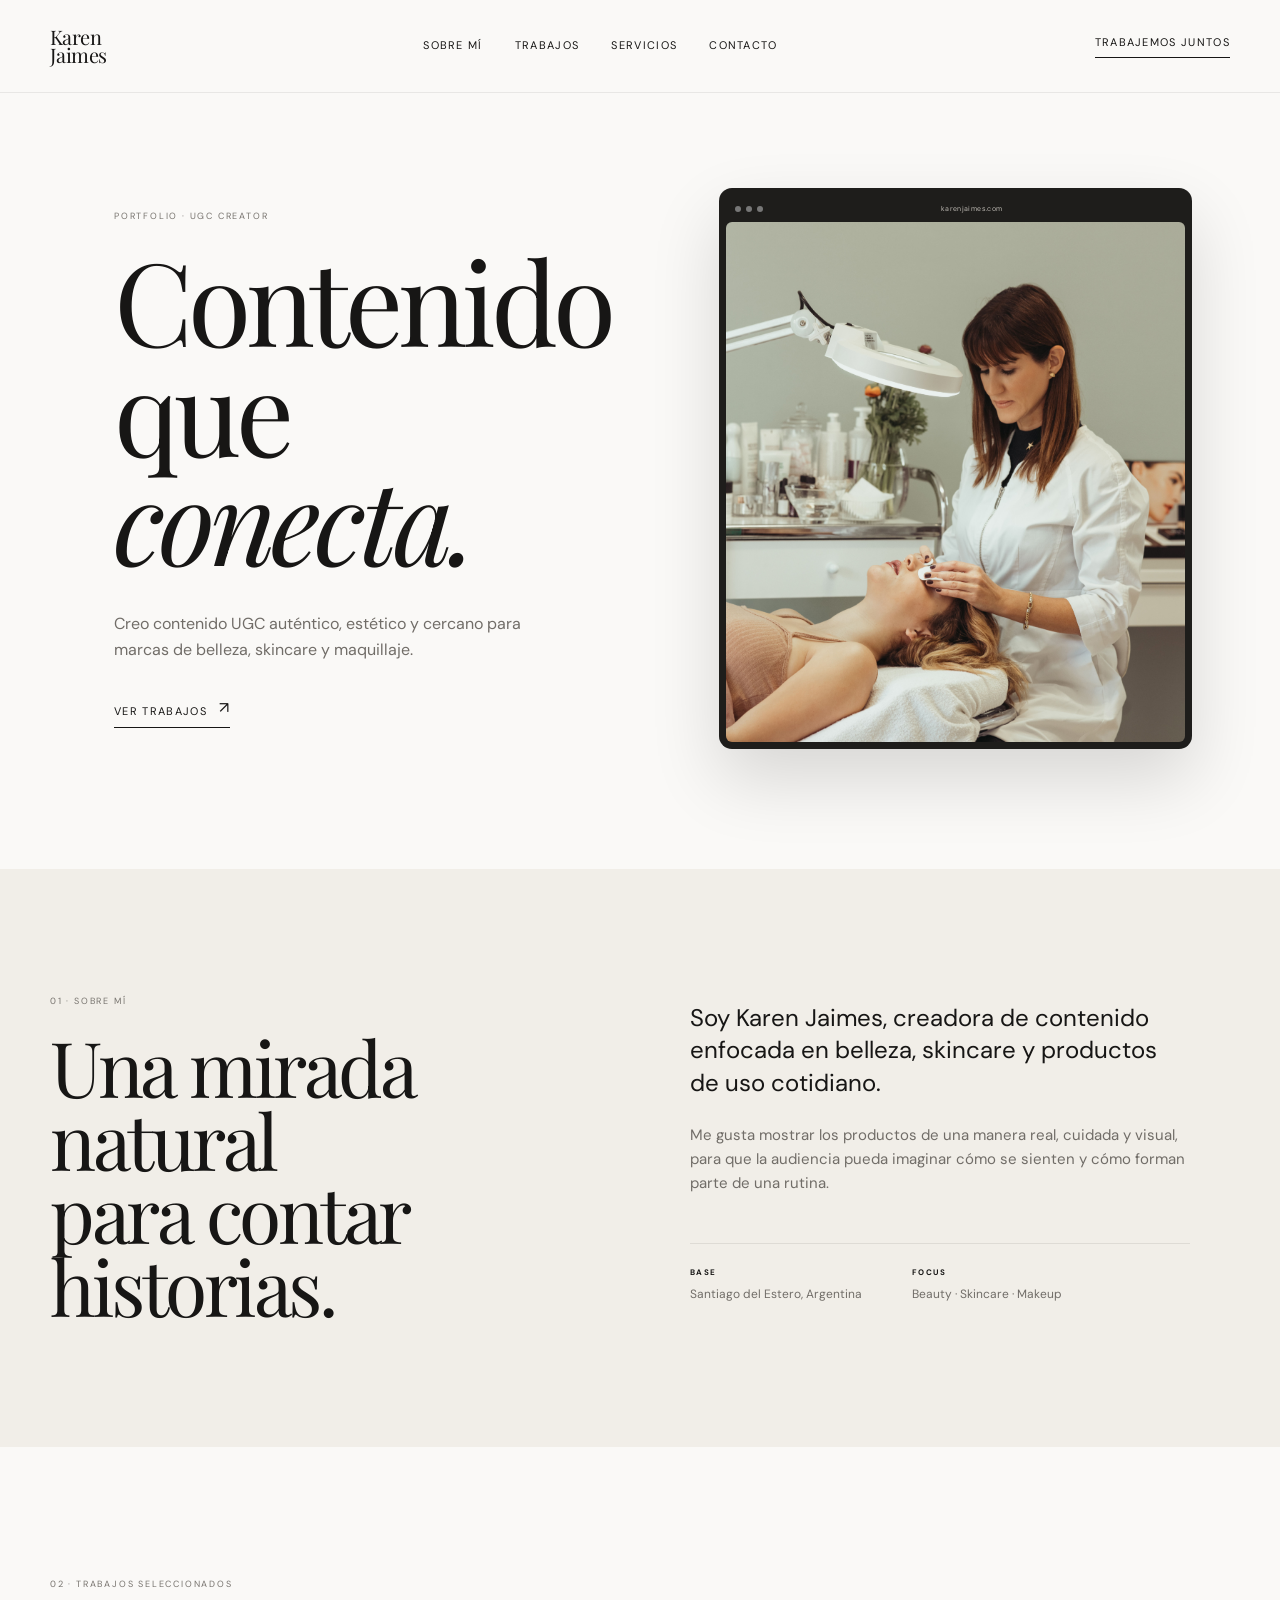
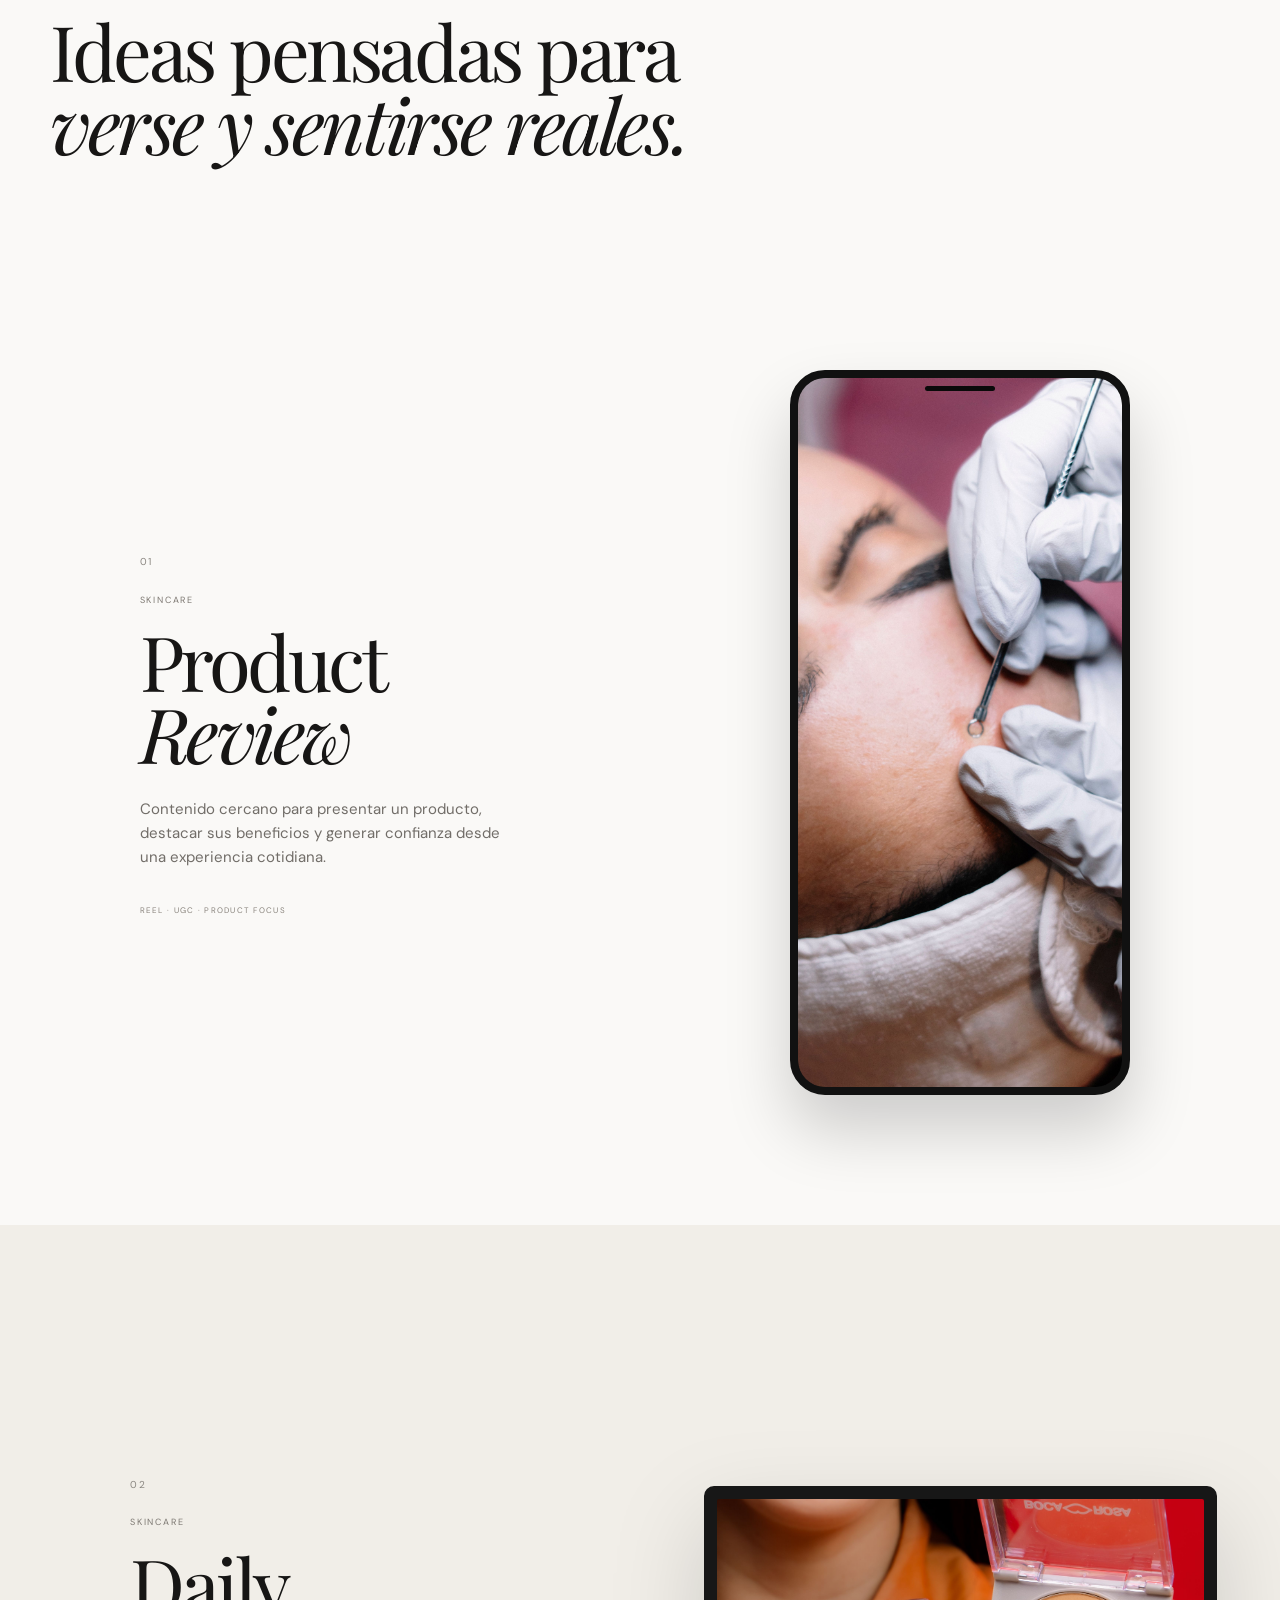
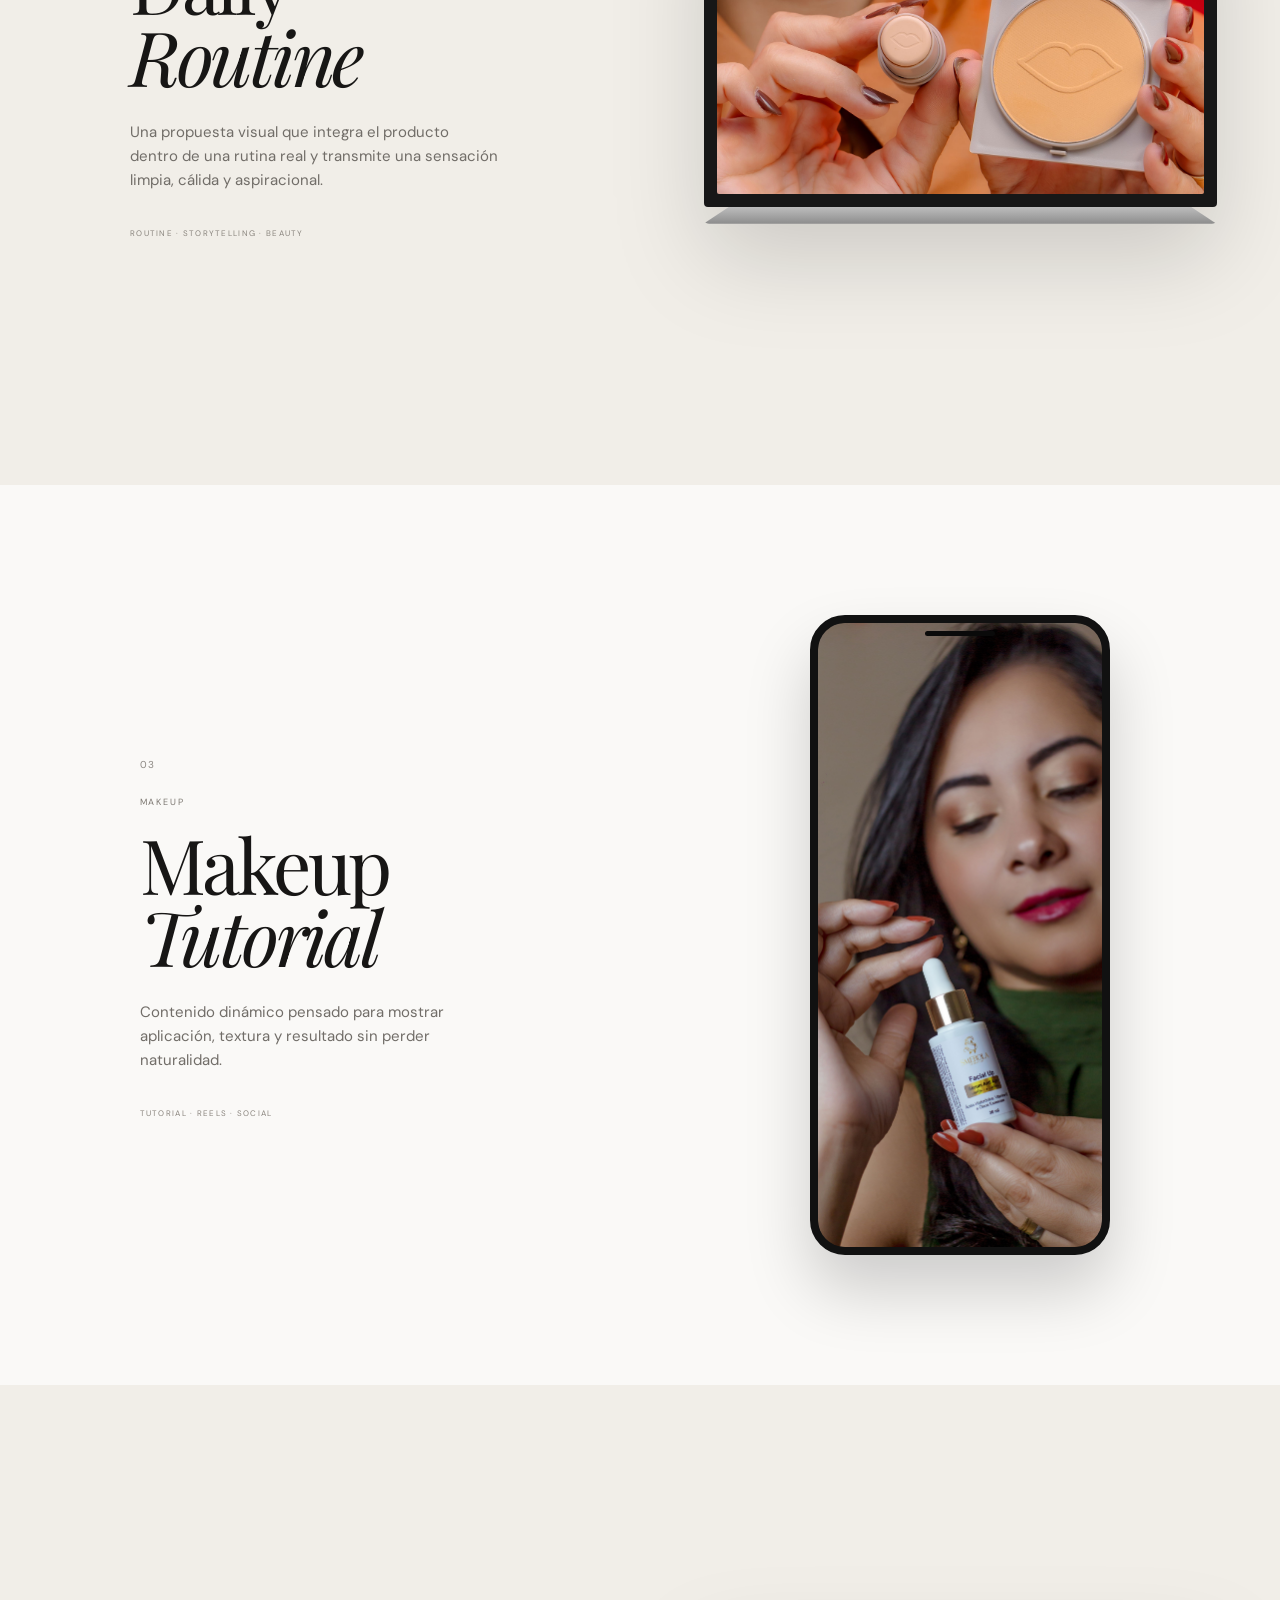
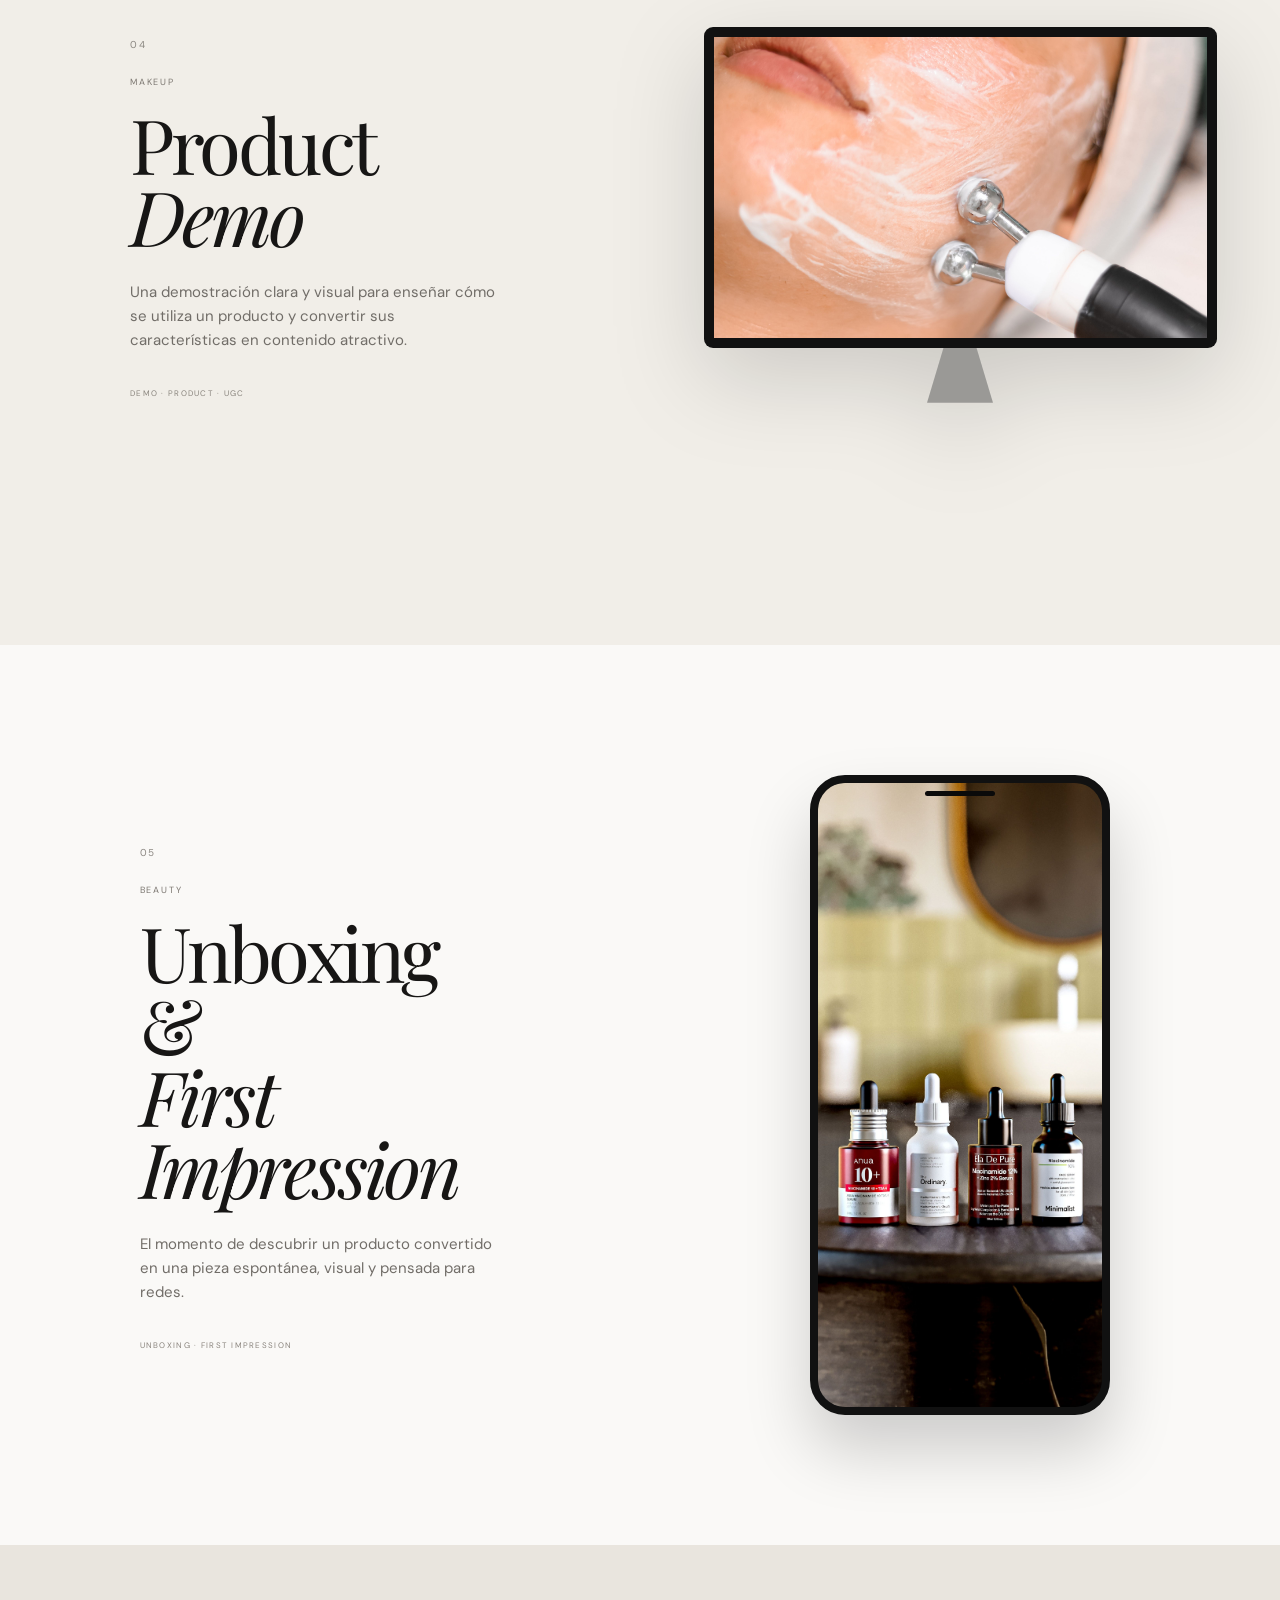
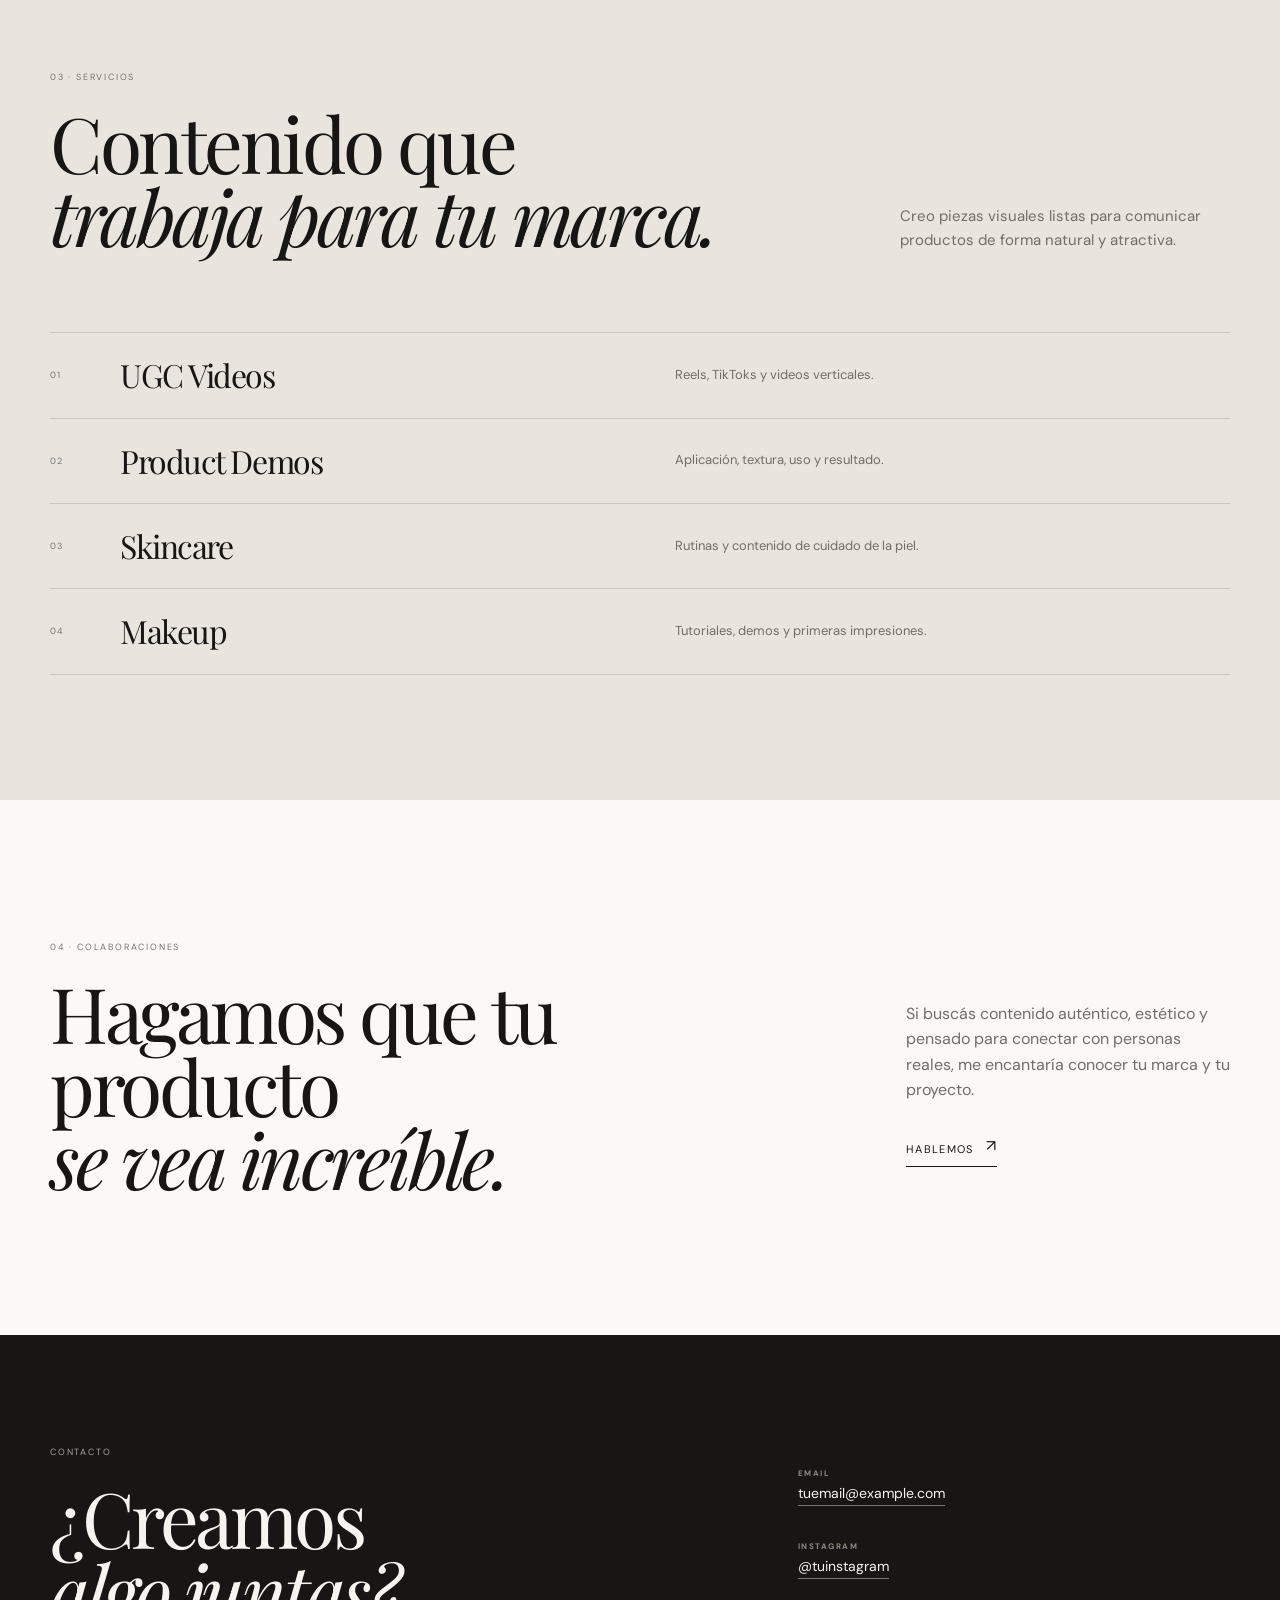
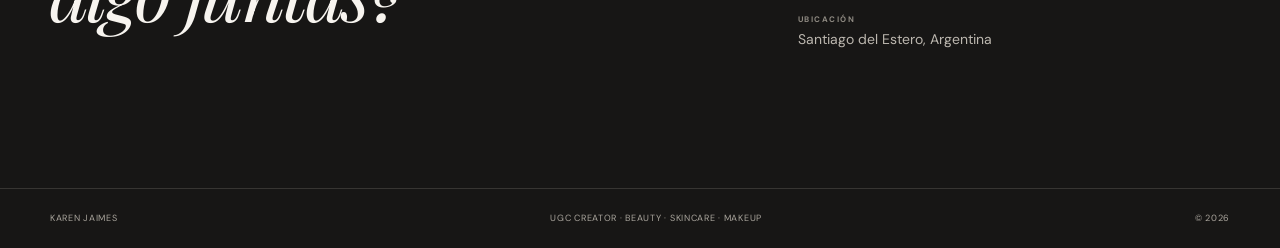
==== commit 161fcc4e: "Rename index-karen-portfolio.html to index.html" ====
--- a/index.html
+++ b/index.html
@@ -1,810 +1,222 @@
 <!DOCTYPE html>
 <html lang="es">
-
 <head>
-    <meta charset="UTF-8">
-
-    <meta name="viewport" content="width=device-width, initial-scale=1.0">
-
-    <meta name="description"
-        content="Karen Jaimes - Creadora de contenido UGC especializada en skincare, cremas, maquillaje y belleza. Contenido auténtico, natural y visual para marcas.">
-
-    <meta name="theme-color" content="#f8f5f1">
-
-    <title>Karen Jaimes | UGC Creator</title>
-
-    <link rel="stylesheet" href="style.css">
+  <meta charset="UTF-8">
+  <meta name="viewport" content="width=device-width, initial-scale=1.0">
+  <meta name="description" content="Karen Jaimes — UGC Creator especializada en belleza, skincare y maquillaje.">
+  <meta name="theme-color" content="#f5f1eb">
+  <title>Karen Jaimes — UGC Creator</title>
+  <link rel="stylesheet" href="style.css">
 </head>
-
 <body>
 
-    <!-- =========================================
-         HEADER
-    ========================================== -->
-
-    <header class="header">
-
-        <div class="container header-inner">
-
-            <a href="#inicio" class="logo">
-                Karen Jaimes
-            </a>
-
-            <nav class="nav">
-
-                <a href="#inicio">Inicio</a>
-
-                <a href="#sobre-mi">Sobre mí</a>
-
-                <a href="#servicios">Servicios</a>
-
-                <a href="#portfolio">Portfolio</a>
-
-                <a href="#contacto">Contacto</a>
-
-            </nav>
-
-            <a href="#contacto" class="header-button">
-                Trabajemos juntos
-            </a>
-
-        </div>
-
-    </header>
-
-
-    <main>
-
-        <!-- =========================================
-             HERO
-        ========================================== -->
-
-        <section class="hero" id="inicio">
-
-            <div class="container hero-grid">
-
-                <div class="hero-content">
-
-                    <div class="section-label">
-                        UGC CREATOR
-                    </div>
-
-                    <h1>
-                        Contenido que conecta con personas.
-                    </h1>
-
-                    <p class="hero-text">
-                        Creo contenido UGC auténtico y natural para marcas de
-                        skincare, cremas, maquillaje y belleza.
-                    </p>
-
-                    <div class="hero-buttons">
-
-                        <a href="#portfolio" class="button button-primary">
-                            Ver mi portfolio
-                        </a>
-
-                        <a href="#contacto" class="button button-secondary">
-                            Contactarme
-                        </a>
-
-                    </div>
-
-                    <div class="hero-stats">
-
-                        <div class="stat">
-                            <strong>UGC</strong>
-                            <span>Contenido auténtico</span>
-                        </div>
-
-                        <div class="stat">
-                            <strong>VIDEO</strong>
-                            <span>Contenido para redes</span>
-                        </div>
-
-                        <div class="stat">
-                            <strong>BEAUTY</strong>
-                            <span>Skincare & Makeup</span>
-                        </div>
-
-                    </div>
-
-                </div>
-
-
-                <div class="hero-image-wrapper">
-
-                    <div class="hero-image">
-
-                        <img src="images/hero.jpg"
-                            alt="Karen Jaimes - UGC Creator de belleza">
-
-                    </div>
-
-                </div>
-
-            </div>
-
-        </section>
-
-
-        <!-- =========================================
-             SOBRE MI
-        ========================================== -->
-
-        <section class="about section" id="sobre-mi">
-
-            <div class="container about-grid">
-
-                <div class="section-heading">
-
-                    <div class="section-label">
-                        SOBRE MÍ
-                    </div>
-
-                    <h2>
-                        Contenido natural que hace que un producto se vea real.
-                    </h2>
-
-                </div>
-
-
-                <div class="about-content">
-
-                    <p class="large-text">
-                        Creo contenido pensado para que las personas puedan
-                        imaginar cómo sería utilizar un producto en su día a día.
-                    </p>
-
-                    <p>
-                        Mi enfoque está principalmente en skincare, cremas,
-                        maquillaje y productos de belleza. Busco mostrar cada
-                        producto de una manera cercana, estética y auténtica.
-                    </p>
-
-                    <div class="about-points">
-
-                        <div class="about-point">
-
-                            <span class="point-number">
-                                01
-                            </span>
-
-                            <div>
-                                <h3>Natural</h3>
-
-                                <p>
-                                    Contenido que se siente real y cercano.
-                                </p>
-                            </div>
-
-                        </div>
-
-
-                        <div class="about-point">
-
-                            <span class="point-number">
-                                02
-                            </span>
-
-                            <div>
-                                <h3>Visual</h3>
-
-                                <p>
-                                    Productos mostrados de forma clara y atractiva.
-                                </p>
-                            </div>
-
-                        </div>
-
-
-                        <div class="about-point">
-
-                            <span class="point-number">
-                                03
-                            </span>
-
-                            <div>
-                                <h3>Orientado a marcas</h3>
-
-                                <p>
-                                    Contenido pensado para redes sociales y campañas.
-                                </p>
-                            </div>
-
-                        </div>
-
-                    </div>
-
-                </div>
-
-            </div>
-
-        </section>
-
-
-        <!-- =========================================
-             SERVICIOS
-        ========================================== -->
-
-        <section class="services section" id="servicios">
-
-            <div class="container">
-
-                <div class="section-heading centered">
-
-                    <div class="section-label">
-                        SERVICIOS
-                    </div>
-
-                    <h2>
-                        Contenido creado para productos de belleza.
-                    </h2>
-
-                    <p>
-                        Diferentes formatos de contenido para mostrar tus
-                        productos de manera auténtica y atractiva.
-                    </p>
-
-                </div>
-
-
-                <div class="services-grid">
-
-                    <article class="service-card">
-
-                        <span class="service-number">
-                            01
-                        </span>
-
-                        <div class="service-icon">
-                            ✦
-                        </div>
-
-                        <h3>
-                            UGC Videos
-                        </h3>
-
-                        <p>
-                            Videos verticales para TikTok, Instagram Reels,
-                            anuncios y redes sociales.
-                        </p>
-
-                    </article>
-
-
-                    <article class="service-card">
-
-                        <span class="service-number">
-                            02
-                        </span>
-
-                        <div class="service-icon">
-                            ◇
-                        </div>
-
-                        <h3>
-                            Product Demos
-                        </h3>
-
-                        <p>
-                            Demostraciones de productos mostrando textura,
-                            aplicación, uso y resultado.
-                        </p>
-
-                    </article>
-
-
-                    <article class="service-card">
-
-                        <span class="service-number">
-                            03
-                        </span>
-
-                        <div class="service-icon">
-                            ♡
-                        </div>
-
-                        <h3>
-                            Skincare
-                        </h3>
-
-                        <p>
-                            Contenido para cremas, sérums, limpiadores y
-                            productos de cuidado de la piel.
-                        </p>
-
-                    </article>
-
-
-                    <article class="service-card">
-
-                        <span class="service-number">
-                            04
-                        </span>
-
-                        <div class="service-icon">
-                            ✧
-                        </div>
-
-                        <h3>
-                            Makeup
-                        </h3>
-
-                        <p>
-                            Tutoriales, demostraciones, primeras impresiones
-                            y contenido creativo de maquillaje.
-                        </p>
-
-                    </article>
-
-                </div>
-
-            </div>
-
-        </section>
-
-
-        <!-- =========================================
-             PORTFOLIO
-        ========================================== -->
-
-        <section class="portfolio section" id="portfolio">
-
-            <div class="container">
-
-                <div class="section-heading portfolio-heading">
-
-                    <div>
-
-                        <div class="section-label">
-                            PORTFOLIO
-                        </div>
-
-                        <h2>
-                            Contenido que muestra la belleza de cada producto.
-                        </h2>
-
-                    </div>
-
-                    <p>
-                        Una selección de contenido UGC enfocado en skincare,
-                        maquillaje, cremas y productos de belleza.
-                    </p>
-
-                </div>
-
-
-                <div class="portfolio-grid">
-
-
-                    <!-- PORTFOLIO 1 -->
-
-                    <article class="portfolio-card">
-
-                        <div class="portfolio-image">
-
-                            <a href="images/skincare-1.jpg"
-                                class="portfolio-lightbox">
-
-                                <img src="images/skincare-1.jpg"
-                                    alt="Contenido UGC de skincare">
-
-                                <div class="portfolio-overlay">
-                                    <span>SKINCARE</span>
-                                </div>
-
-                            </a>
-
-                        </div>
-
-                        <div class="portfolio-info">
-
-                            <span class="category">
-                                SKINCARE
-                            </span>
-
-                            <h3>
-                                Product Review
-                            </h3>
-
-                        </div>
-
-                    </article>
-
-
-                    <!-- PORTFOLIO 2 -->
-
-                    <article class="portfolio-card">
-
-                        <div class="portfolio-image">
-
-                            <a href="images/skincare-2.jpg"
-                                class="portfolio-lightbox">
-
-                                <img src="images/skincare-2.jpg"
-                                    alt="Rutina de skincare con crema">
-
-                                <div class="portfolio-overlay">
-                                    <span>SKINCARE</span>
-                                </div>
-
-                            </a>
-
-                        </div>
-
-                        <div class="portfolio-info">
-
-                            <span class="category">
-                                SKINCARE
-                            </span>
-
-                            <h3>
-                                Cream Routine
-                            </h3>
-
-                        </div>
-
-                    </article>
-
-
-                    <!-- PORTFOLIO 3 -->
-
-                    <article class="portfolio-card">
-
-                        <div class="portfolio-image">
-
-                            <a href="images/makeup-1.jpg"
-                                class="portfolio-lightbox">
-
-                                <img src="images/makeup-1.jpg"
-                                    alt="Contenido UGC de maquillaje">
-
-                                <div class="portfolio-overlay">
-                                    <span>MAKEUP</span>
-                                </div>
-
-                            </a>
-
-                        </div>
-
-                        <div class="portfolio-info">
-
-                            <span class="category">
-                                MAKEUP
-                            </span>
-
-                            <h3>
-                                Makeup Tutorial
-                            </h3>
-
-                        </div>
-
-                    </article>
-
-
-                    <!-- PORTFOLIO 4 -->
-
-                    <article class="portfolio-card">
-
-                        <div class="portfolio-image">
-
-                            <a href="images/makeup-2.jpg"
-                                class="portfolio-lightbox">
-
-                                <img src="images/makeup-2.jpg"
-                                    alt="Demostración de producto de maquillaje">
-
-                                <div class="portfolio-overlay">
-                                    <span>MAKEUP</span>
-                                </div>
-
-                            </a>
-
-                        </div>
-
-                        <div class="portfolio-info">
-
-                            <span class="category">
-                                MAKEUP
-                            </span>
-
-                            <h3>
-                                Product Demo
-                            </h3>
-
-                        </div>
-
-                    </article>
-
-
-                    <!-- PORTFOLIO 5 -->
-
-                    <article class="portfolio-card">
-
-                        <div class="portfolio-image">
-
-                            <a href="images/beauty-1.jpg"
-                                class="portfolio-lightbox">
-
-                                <img src="images/beauty-1.jpg"
-                                    alt="Unboxing de producto de belleza">
-
-                                <div class="portfolio-overlay">
-                                    <span>BEAUTY</span>
-                                </div>
-
-                            </a>
-
-                        </div>
-
-                        <div class="portfolio-info">
-
-                            <span class="category">
-                                BEAUTY
-                            </span>
-
-                            <h3>
-                                Unboxing & First Impression
-                            </h3>
-
-                        </div>
-
-                    </article>
-
-
-                    <!-- PORTFOLIO 6 -->
-
-                    <article class="portfolio-card">
-
-                        <div class="portfolio-image">
-
-                            <a href="images/beauty-2.jpg"
-                                class="portfolio-lightbox">
-
-                                <img src="images/beauty-2.jpg"
-                                    alt="Publicidad UGC de producto de belleza">
-
-                                <div class="portfolio-overlay">
-                                    <span>BEAUTY</span>
-                                </div>
-
-                            </a>
-
-                        </div>
-
-                        <div class="portfolio-info">
-
-                            <span class="category">
-                                BEAUTY
-                            </span>
-
-                            <h3>
-                                UGC Advertisement
-                            </h3>
-
-                        </div>
-
-                    </article>
-
-
-                </div>
-
-            </div>
-
-        </section>
-
-
-        <!-- =========================================
-             PROCESO
-        ========================================== -->
-
-        <section class="process section" id="proceso">
-
-            <div class="container">
-
-                <div class="section-heading centered">
-
-                    <div class="section-label">
-                        PROCESO
-                    </div>
-
-                    <h2>
-                        Simple, claro y pensado para tu marca.
-                    </h2>
-
-                </div>
-
-
-                <div class="process-grid">
-
-                    <div class="process-item">
-
-                        <span>
-                            01
-                        </span>
-
-                        <h3>
-                            Hablamos
-                        </h3>
-
-                        <p>
-                            Me contás sobre tu producto, objetivos y
-                            necesidades de contenido.
-                        </p>
-
-                    </div>
-
-
-                    <div class="process-item">
-
-                        <span>
-                            02
-                        </span>
-
-                        <h3>
-                            Creo
-                        </h3>
-
-                        <p>
-                            Desarrollo el contenido siguiendo el estilo
-                            y las indicaciones de tu marca.
-                        </p>
-
-                    </div>
-
-
-                    <div class="process-item">
-
-                        <span>
-                            03
-                        </span>
-
-                        <h3>
-                            Entrego
-                        </h3>
-
-                        <p>
-                            Recibís contenido listo para utilizar en tus
-                            redes sociales y campañas.
-                        </p>
-
-                    </div>
-
-                </div>
-
-            </div>
-
-        </section>
-
-
-        <!-- =========================================
-             CTA / CONTACTO
-        ========================================== -->
-
-        <section class="cta section" id="contacto">
-
-            <div class="container">
-
-                <div class="cta-box">
-
-                    <div class="section-label">
-                        TRABAJEMOS JUNTOS
-                    </div>
-
-                    <h2>
-                        ¿Tenés un producto de belleza que querés mostrar?
-                    </h2>
-
-                    <p>
-                        Estoy disponible para crear contenido UGC de skincare,
-                        cremas, maquillaje y belleza.
-                    </p>
-
-                    <a href="mailto:tuemail@example.com"
-                        class="button button-light">
-
-                        Contactarme
-
-                    </a>
-
-                </div>
-
-            </div>
-
-        </section>
-
-    </main>
-
-
-    <!-- =========================================
-         FOOTER
-    ========================================== -->
-
-    <footer class="footer">
-
-        <div class="container footer-inner">
-
-            <div class="footer-brand">
-
-                <a href="#inicio" class="logo">
-                    Karen Jaimes
-                </a>
-
-                <p>
-                    UGC Creator · Beauty · Skincare · Makeup
-                </p>
-
-            </div>
-
-
-            <div class="footer-links">
-
-                <a href="#" aria-label="Instagram">
-                    Instagram
-                </a>
-
-                <a href="#" aria-label="TikTok">
-                    TikTok
-                </a>
-
-            </div>
-
-
-            <div class="footer-copy">
-
-                © <span id="current-year"></span>
-                Karen Jaimes
-
-            </div>
-
-        </div>
-
-    </footer>
-
-
-    <!-- =========================================
-         LIGHTBOX
-    ========================================== -->
-
-    <div class="lightbox" id="lightbox">
-
-        <button class="lightbox-close"
-            id="lightbox-close"
-            aria-label="Cerrar imagen">
-
-            &times;
-
-        </button>
-
-
-        <button class="lightbox-prev"
-            id="lightbox-prev"
-            aria-label="Imagen anterior">
-
-            &#10094;
-
-        </button>
-
-
-        <img id="lightbox-image"
-            src=""
-            alt="Imagen ampliada">
-
-
-        <button class="lightbox-next"
-            id="lightbox-next"
-            aria-label="Imagen siguiente">
-
-            &#10095;
-
-        </button>
-
-    </div>
-
-
-    <script src="script.js"></script>
-
+<header class="site-header">
+  <div class="container header-inner">
+    <a class="brand" href="#inicio">Karen<br>Jaimes</a>
+    <nav>
+      <a href="#sobre-mi">Sobre mí</a>
+      <a href="#trabajos">Trabajos</a>
+      <a href="#servicios">Servicios</a>
+      <a href="#contacto">Contacto</a>
+    </nav>
+    <a class="header-cta" href="#contacto">Trabajemos juntos</a>
+  </div>
+</header>
+
+<main id="inicio">
+
+  <section class="hero">
+    <div class="container hero-grid">
+      <div class="hero-copy">
+        <p class="eyebrow">PORTFOLIO · UGC CREATOR</p>
+        <h1>Contenido que<br><em>conecta.</em></h1>
+        <p class="intro">Creo contenido UGC auténtico, estético y cercano para marcas de belleza, skincare y maquillaje.</p>
+        <a class="text-link" href="#trabajos">Ver trabajos <span>↗</span></a>
+      </div>
+      <div class="hero-visual">
+        <div class="browser-frame hero-browser">
+          <div class="browser-bar"><span></span><span></span><span></span><small>karenjaimes.com</small></div>
+          <img src="images/hero.jpg" alt="Karen Jaimes — UGC Creator">
+        </div>
+      </div>
+    </div>
+  </section>
+
+  <section class="intro-section" id="sobre-mi">
+    <div class="container split">
+      <div>
+        <p class="eyebrow">01 · SOBRE MÍ</p>
+        <h2>Una mirada natural<br>para contar historias.</h2>
+      </div>
+      <div class="body-copy">
+        <p class="lead">Soy Karen Jaimes, creadora de contenido enfocada en belleza, skincare y productos de uso cotidiano.</p>
+        <p>Me gusta mostrar los productos de una manera real, cuidada y visual, para que la audiencia pueda imaginar cómo se sienten y cómo forman parte de una rutina.</p>
+        <div class="mini-info">
+          <div><strong>BASE</strong><span>Santiago del Estero, Argentina</span></div>
+          <div><strong>FOCUS</strong><span>Beauty · Skincare · Makeup</span></div>
+        </div>
+      </div>
+    </div>
+  </section>
+
+  <section class="work-intro" id="trabajos">
+    <div class="container">
+      <p class="eyebrow">02 · TRABAJOS SELECCIONADOS</p>
+      <h2>Ideas pensadas para<br><em>verse y sentirse reales.</em></h2>
+    </div>
+  </section>
+
+  <section class="project project-light">
+    <div class="container project-grid">
+      <div class="project-copy">
+        <span class="project-number">01</span>
+        <p class="project-tag">SKINCARE</p>
+        <h3>Product<br><em>Review</em></h3>
+        <p>Contenido cercano para presentar un producto, destacar sus beneficios y generar confianza desde una experiencia cotidiana.</p>
+        <span class="project-type">REEL · UGC · PRODUCT FOCUS</span>
+      </div>
+      <div class="device-area">
+        <div class="phone phone-large">
+          <div class="device-speaker"></div>
+          <img src="images/skincare-1.jpg" alt="Contenido UGC de skincare">
+        </div>
+      </div>
+    </div>
+  </section>
+
+  <section class="project project-beige">
+    <div class="container project-grid reverse">
+      <div class="device-area">
+        <div class="laptop">
+          <div class="laptop-screen">
+            <div class="screen-bar"></div>
+            <img src="images/skincare-2.jpg" alt="Rutina de skincare">
+          </div>
+          <div class="laptop-base"></div>
+        </div>
+      </div>
+      <div class="project-copy">
+        <span class="project-number">02</span>
+        <p class="project-tag">SKINCARE</p>
+        <h3>Daily<br><em>Routine</em></h3>
+        <p>Una propuesta visual que integra el producto dentro de una rutina real y transmite una sensación limpia, cálida y aspiracional.</p>
+        <span class="project-type">ROUTINE · STORYTELLING · BEAUTY</span>
+      </div>
+    </div>
+  </section>
+
+  <section class="project project-light">
+    <div class="container project-grid">
+      <div class="project-copy">
+        <span class="project-number">03</span>
+        <p class="project-tag">MAKEUP</p>
+        <h3>Makeup<br><em>Tutorial</em></h3>
+        <p>Contenido dinámico pensado para mostrar aplicación, textura y resultado sin perder naturalidad.</p>
+        <span class="project-type">TUTORIAL · REELS · SOCIAL</span>
+      </div>
+      <div class="device-area">
+        <div class="phone phone-medium">
+          <div class="device-speaker"></div>
+          <img src="images/makeup-1.jpg" alt="Tutorial de maquillaje UGC">
+        </div>
+      </div>
+    </div>
+  </section>
+
+  <section class="project project-beige">
+    <div class="container project-grid reverse">
+      <div class="device-area desktop-scene">
+        <div class="monitor">
+          <div class="monitor-screen">
+            <img src="images/makeup-2.jpg" alt="Demostración de producto de maquillaje">
+          </div>
+          <div class="monitor-stand"></div>
+        </div>
+      </div>
+      <div class="project-copy">
+        <span class="project-number">04</span>
+        <p class="project-tag">MAKEUP</p>
+        <h3>Product<br><em>Demo</em></h3>
+        <p>Una demostración clara y visual para enseñar cómo se utiliza un producto y convertir sus características en contenido atractivo.</p>
+        <span class="project-type">DEMO · PRODUCT · UGC</span>
+      </div>
+    </div>
+  </section>
+
+  <section class="project project-light">
+    <div class="container project-grid">
+      <div class="project-copy">
+        <span class="project-number">05</span>
+        <p class="project-tag">BEAUTY</p>
+        <h3>Unboxing &<br><em>First Impression</em></h3>
+        <p>El momento de descubrir un producto convertido en una pieza espontánea, visual y pensada para redes.</p>
+        <span class="project-type">UNBOXING · FIRST IMPRESSION</span>
+      </div>
+      <div class="device-area">
+        <div class="phone phone-medium">
+          <div class="device-speaker"></div>
+          <img src="images/beauty-1.jpg" alt="Unboxing de producto de belleza">
+        </div>
+      </div>
+    </div>
+  </section>
+
+  <section class="services" id="servicios">
+    <div class="container">
+      <div class="services-head">
+        <div>
+          <p class="eyebrow">03 · SERVICIOS</p>
+          <h2>Contenido que<br><em>trabaja para tu marca.</em></h2>
+        </div>
+        <p>Creo piezas visuales listas para comunicar productos de forma natural y atractiva.</p>
+      </div>
+      <div class="service-list">
+        <div><span>01</span><h3>UGC Videos</h3><p>Reels, TikToks y videos verticales.</p></div>
+        <div><span>02</span><h3>Product Demos</h3><p>Aplicación, textura, uso y resultado.</p></div>
+        <div><span>03</span><h3>Skincare</h3><p>Rutinas y contenido de cuidado de la piel.</p></div>
+        <div><span>04</span><h3>Makeup</h3><p>Tutoriales, demos y primeras impresiones.</p></div>
+      </div>
+    </div>
+  </section>
+
+  <section class="closing">
+    <div class="container closing-grid">
+      <div>
+        <p class="eyebrow">04 · COLABORACIONES</p>
+        <h2>Hagamos que tu producto<br><em>se vea increíble.</em></h2>
+      </div>
+      <div>
+        <p>Si buscás contenido auténtico, estético y pensado para conectar con personas reales, me encantaría conocer tu marca y tu proyecto.</p>
+        <a class="text-link" href="#contacto">Hablemos <span>↗</span></a>
+      </div>
+    </div>
+  </section>
+
+  <section class="contact" id="contacto">
+    <div class="container contact-grid">
+      <div>
+        <p class="eyebrow">CONTACTO</p>
+        <h2>¿Creamos<br><em>algo juntas?</em></h2>
+      </div>
+      <div class="contact-info">
+        <p><strong>EMAIL</strong><br><a href="mailto:tuemail@example.com">tuemail@example.com</a></p>
+        <p><strong>INSTAGRAM</strong><br><a href="#" target="_blank" rel="noopener">@tuinstagram</a></p>
+        <p><strong>UBICACIÓN</strong><br>Santiago del Estero, Argentina</p>
+      </div>
+    </div>
+  </section>
+</main>
+
+<footer>
+  <div class="container footer-inner">
+    <span>Karen Jaimes</span>
+    <span>UGC Creator · Beauty · Skincare · Makeup</span>
+    <span>© <span id="year"></span></span>
+  </div>
+</footer>
+
+<script>
+  document.getElementById("year").textContent = new Date().getFullYear();
+</script>
 </body>
-
 </html>
--- a/style.css
+++ b/style.css
@@ -1,1042 +1,129 @@
-/* =========================================
-   KAREN JAIMES UGC — STYLE.CSS
-========================================= */
+@import url('https://fonts.googleapis.com/css2?family=DM+Sans:wght@300;400;500;600&family=Playfair+Display:ital,wght@0,400;0,500;1,400&display=swap');
 
-* {
-    margin: 0;
-    padding: 0;
-    box-sizing: border-box;
+:root{
+  --ink:#171615;
+  --muted:#716d68;
+  --paper:#faf9f7;
+  --cream:#f1eee8;
+  --line:#dedbd5;
+  --max:1180px;
 }
+*{box-sizing:border-box}
+html{scroll-behavior:smooth}
+body{margin:0;background:var(--paper);color:var(--ink);font-family:"DM Sans",sans-serif;font-weight:400;line-height:1.6}
+img{display:block;width:100%;height:100%;object-fit:cover}
+a{color:inherit;text-decoration:none}
+.container{width:min(calc(100% - 72px),var(--max));margin:auto}
+.site-header{padding:28px 0;border-bottom:1px solid rgba(23,22,21,.08);background:rgba(250,249,247,.94);position:sticky;top:0;z-index:20;backdrop-filter:blur(12px)}
+.header-inner{display:flex;align-items:center;justify-content:space-between;gap:30px}
+.brand{font-family:"Playfair Display",serif;font-size:20px;line-height:.9;letter-spacing:-.03em}
+nav{display:flex;gap:32px;font-size:11px;text-transform:uppercase;letter-spacing:.12em}
+nav a{transition:opacity .2s}nav a:hover{opacity:.45}
+.header-cta,.text-link{font-size:11px;text-transform:uppercase;letter-spacing:.12em}
+.header-cta{border-bottom:1px solid var(--ink);padding-bottom:5px}
+.eyebrow{font-size:9px;letter-spacing:.2em;text-transform:uppercase;color:#77736e;margin:0 0 22px}
+h1,h2,h3{font-family:"Playfair Display",serif;font-weight:400;letter-spacing:-.045em;line-height:.95;margin:0}
+h1{font-size:clamp(62px,9vw,124px)}
+h2{font-size:clamp(48px,6vw,82px)}
+h3{font-size:clamp(48px,6vw,76px)}
+em{font-style:italic}
+.hero{padding:95px 0 120px;overflow:hidden}
+.hero-grid{display:grid;grid-template-columns:1fr 1fr;align-items:center;gap:70px}
+.hero-copy{padding-left:5vw}
+.intro{max-width:430px;font-size:16px;color:var(--muted);margin:38px 0 34px}
+.text-link{display:inline-flex;gap:12px;border-bottom:1px solid var(--ink);padding-bottom:7px}
+.text-link span{font-size:16px;line-height:10px}
+.hero-visual{padding:0 3vw}
+.browser-frame{background:#1e1d1b;border-radius:13px;padding:7px;box-shadow:0 30px 70px rgba(0,0,0,.14)}
+.browser-bar{height:27px;display:flex;align-items:center;gap:5px;padding:0 9px;color:#bcb8b2}
+.browser-bar span{width:6px;height:6px;border-radius:50%;background:#777}
+.browser-bar small{font-size:7px;margin-left:auto;margin-right:auto;letter-spacing:.05em}
+.browser-frame img{height:520px;border-radius:6px}
+.intro-section{background:var(--cream);padding:125px 0}
+.split{display:grid;grid-template-columns:1fr 1fr;gap:100px}
+.body-copy{max-width:500px;padding-top:8px}
+.lead{font-size:24px;line-height:1.35;margin:0 0 24px}
+.body-copy>p:not(.lead){font-size:15px;color:var(--muted)}
+.mini-info{display:flex;gap:50px;margin-top:48px;padding-top:22px;border-top:1px solid var(--line)}
+.mini-info div{display:flex;flex-direction:column;gap:6px}
+.mini-info strong{font-size:8px;letter-spacing:.18em}
+.mini-info span{font-size:12px;color:var(--muted)}
+.work-intro{padding:130px 0 80px}
+.work-intro h2{max-width:900px}
+.project{padding:130px 0}
+.project-light{background:var(--paper)}
+.project-beige{background:var(--cream)}
+.project-grid{display:grid;grid-template-columns:1fr 1fr;gap:100px;align-items:center}
+.project-grid.reverse{direction:rtl}
+.project-grid.reverse>*{direction:ltr}
+.project-copy{max-width:460px;padding-left:7vw}
+.reverse .project-copy{padding-left:0;padding-right:7vw}
+.project-number{font-size:10px;color:#8a8680;letter-spacing:.18em}
+.project-tag{font-size:9px;letter-spacing:.2em;margin:20px 0 18px;color:#7c7771}
+.project-copy h3{margin-bottom:28px}
+.project-copy>p:not(.project-tag){color:var(--muted);font-size:15px;max-width:400px}
+.project-type{display:block;font-size:8px;letter-spacing:.16em;margin-top:35px;color:#89847d}
+.device-area{min-height:600px;display:flex;align-items:center;justify-content:center;position:relative}
+.phone{background:#111;border:8px solid #111;border-radius:35px;padding:0;box-shadow:0 35px 65px rgba(0,0,0,.18);overflow:hidden;position:relative;aspect-ratio:9/19.2}
+.phone img{border-radius:25px}
+.phone-large{width:min(340px,75%)}
+.phone-medium{width:min(300px,68%)}
+.device-speaker{position:absolute;top:8px;left:50%;transform:translateX(-50%);width:70px;height:5px;background:#0a0a0a;border-radius:8px;z-index:2}
+.laptop{width:min(620px,95%);filter:drop-shadow(0 35px 45px rgba(0,0,0,.15))}
+.laptop-screen{background:#171717;border:10px solid #171717;border-radius:10px 10px 4px 4px;padding:3px;aspect-ratio:16/10}
+.laptop-screen img{border-radius:2px}
+.laptop-base{height:17px;background:linear-gradient(#bdbdbd,#8c8c8c);clip-path:polygon(5% 0,95% 0,100% 100%,0 100%);border-radius:0 0 5px 5px}
+.monitor{width:min(600px,95%);filter:drop-shadow(0 30px 45px rgba(0,0,0,.15))}
+.monitor-screen{background:#111;padding:10px;border-radius:9px;aspect-ratio:16/10}
+.monitor-stand{width:110px;height:55px;background:#9a9996;margin:auto;clip-path:polygon(35% 0,65% 0,80% 100%,20% 100%)}
+.services{padding:125px 0;background:#e9e5de}
+.services-head{display:grid;grid-template-columns:1.4fr .6fr;gap:80px;align-items:end;margin-bottom:80px}
+.services-head>p{color:var(--muted);font-size:15px;max-width:330px;margin:0}
+.service-list{border-top:1px solid #cbc7c0}
+.service-list>div{display:grid;grid-template-columns:70px 1fr 1fr;align-items:center;padding:27px 0;border-bottom:1px solid #cbc7c0}
+.service-list span{font-size:9px;letter-spacing:.15em;color:#777}
+.service-list h3{font-size:32px}
+.service-list p{font-size:13px;color:var(--muted);margin:0}
+.closing{padding:140px 0}
+.closing-grid{display:grid;grid-template-columns:1.4fr .6fr;gap:100px}
+.closing-grid>div:last-child{padding-top:45px}
+.closing-grid p:not(.eyebrow){font-size:16px;color:var(--muted);margin-bottom:32px}
+.contact{padding:110px 0;background:#171615;color:#f7f4ef}
+.contact-grid{display:grid;grid-template-columns:1.2fr .8fr;gap:100px}
+.contact .eyebrow{color:#a7a39d}
+.contact-info{padding-top:15px}
+.contact-info p{margin:0 0 28px;font-size:14px;color:#bcb7af}
+.contact-info strong{font-size:8px;letter-spacing:.18em;color:#8f8a82}
+.contact-info a{color:#f7f4ef;border-bottom:1px solid #777;padding-bottom:3px}
+footer{background:#171615;color:#aaa59d;border-top:1px solid #373532;padding:22px 0;font-size:9px;letter-spacing:.08em;text-transform:uppercase}
+.footer-inner{display:flex;justify-content:space-between;gap:20px}
 
-html {
-    scroll-behavior: smooth;
+@media(max-width:850px){
+  .container{width:min(calc(100% - 38px),var(--max))}
+  .site-header{padding:20px 0}
+  nav{display:none}
+  .hero{padding:65px 0 75px}
+  .hero-grid,.split,.project-grid,.services-head,.closing-grid,.contact-grid{grid-template-columns:1fr;gap:55px}
+  .hero-copy{padding-left:0}
+  .hero-visual{padding:0}
+  .hero-browser img{height:390px}
+  .intro-section,.project,.services,.closing,.contact{padding:80px 0}
+  .work-intro{padding:85px 0 50px}
+  .project-copy,.reverse .project-copy{padding:0}
+  .device-area{min-height:450px}
+  .project-grid.reverse{direction:ltr}
+  .service-list>div{grid-template-columns:45px 1fr;gap:12px}
+  .service-list p{grid-column:2}
+  .closing-grid>div:last-child{padding-top:0}
+  .footer-inner{flex-direction:column}
 }
-
-body {
-    font-family:
-        -apple-system,
-        BlinkMacSystemFont,
-        "Segoe UI",
-        Roboto,
-        Helvetica,
-        Arial,
-        sans-serif;
-
-    background: #f8f5f1;
-    color: #24211f;
-    line-height: 1.6;
+@media(max-width:480px){
+  .header-cta{font-size:9px}
+  h1{font-size:58px}
+  h2{font-size:45px}
+  h3{font-size:45px}
+  .hero-browser img{height:320px}
+  .phone-large,.phone-medium{width:245px}
+  .device-area{min-height:380px}
+  .lead{font-size:20px}
 }
-
-img {
-    width: 100%;
-    display: block;
-}
-
-a {
-    color: inherit;
-    text-decoration: none;
-}
-
-:root {
-    --background: #f8f5f1;
-    --background-light: #fffdfb;
-    --dark: #24211f;
-    --gray: #6d6863;
-    --light-gray: #aaa39d;
-    --border: #ded8d1;
-    --accent: #b77961;
-    --accent-dark: #8e5845;
-    --white: #ffffff;
-    --container: 1180px;
-}
-
-
-/* =========================================
-   GENERAL
-========================================= */
-
-.container {
-    width: min(var(--container), calc(100% - 40px));
-    margin: 0 auto;
-}
-
-.section {
-    padding: 110px 0;
-}
-
-.section-label {
-    font-size: 12px;
-    font-weight: 700;
-    letter-spacing: 3px;
-    color: var(--accent);
-    margin-bottom: 18px;
-}
-
-
-/* =========================================
-   HEADER
-========================================= */
-
-.header {
-    position: sticky;
-    top: 0;
-    z-index: 1000;
-
-    background: rgba(248, 245, 241, 0.94);
-    backdrop-filter: blur(14px);
-
-    border-bottom: 1px solid rgba(0, 0, 0, 0.06);
-}
-
-.nav {
-    min-height: 82px;
-
-    display: flex;
-    align-items: center;
-    justify-content: space-between;
-
-    gap: 30px;
-}
-
-.logo {
-    font-size: 22px;
-    font-weight: 800;
-    letter-spacing: -0.7px;
-}
-
-.logo span {
-    font-weight: 400;
-    color: var(--accent);
-}
-
-.menu {
-    display: flex;
-    align-items: center;
-    gap: 30px;
-}
-
-.menu a {
-    font-size: 14px;
-    color: #55504b;
-    transition: color 0.25s ease;
-}
-
-.menu a:hover {
-    color: var(--accent);
-}
-
-.nav-button {
-    border: 1px solid var(--dark);
-
-    padding: 11px 18px;
-
-    border-radius: 100px;
-
-    font-size: 13px;
-    font-weight: 600;
-
-    transition:
-        background 0.25s ease,
-        color 0.25s ease;
-}
-
-.nav-button:hover {
-    background: var(--dark);
-    color: white;
-}
-
-
-/* =========================================
-   HERO
-========================================= */
-
-.hero {
-    padding: 95px 0 110px;
-}
-
-.hero-grid {
-    display: grid;
-    grid-template-columns: 1.05fr 0.95fr;
-    gap: 80px;
-    align-items: center;
-}
-
-.eyebrow {
-    display: inline-block;
-
-    font-size: 11px;
-    font-weight: 800;
-    letter-spacing: 3px;
-
-    color: var(--accent);
-
-    margin-bottom: 22px;
-}
-
-.hero h1 {
-    font-size: clamp(48px, 6vw, 78px);
-    line-height: 0.98;
-    letter-spacing: -4px;
-
-    max-width: 720px;
-
-    margin-bottom: 30px;
-}
-
-.hero h1 span {
-    color: var(--accent);
-    font-style: italic;
-
-    font-family: Georgia, serif;
-
-    font-weight: 400;
-}
-
-.hero-description {
-    max-width: 580px;
-
-    color: var(--gray);
-
-    font-size: 17px;
-    line-height: 1.8;
-
-    margin-bottom: 35px;
-}
-
-.hero-buttons {
-    display: flex;
-    flex-wrap: wrap;
-    gap: 12px;
-}
-
-.button {
-    display: inline-flex;
-
-    align-items: center;
-    justify-content: center;
-
-    min-height: 48px;
-
-    padding: 0 24px;
-
-    border-radius: 100px;
-
-    font-size: 14px;
-    font-weight: 700;
-
-    transition:
-        transform 0.25s ease,
-        background 0.25s ease,
-        color 0.25s ease,
-        border-color 0.25s ease;
-}
-
-.button.primary {
-    background: var(--dark);
-    color: white;
-}
-
-.button.primary:hover {
-    background: var(--accent);
-    transform: translateY(-2px);
-}
-
-.button.secondary {
-    border: 1px solid var(--border);
-    background: transparent;
-}
-
-.button.secondary:hover {
-    border-color: var(--dark);
-}
-
-.button.large {
-    min-height: 55px;
-    padding: 0 30px;
-}
-
-.hero-stats {
-    display: flex;
-    flex-wrap: wrap;
-
-    gap: 30px;
-
-    margin-top: 50px;
-    padding-top: 25px;
-
-    border-top: 1px solid var(--border);
-}
-
-.hero-stats div {
-    display: flex;
-    flex-direction: column;
-}
-
-.hero-stats strong {
-    font-size: 15px;
-}
-
-.hero-stats span {
-    color: var(--gray);
-    font-size: 12px;
-}
-
-
-/* =========================================
-   HERO IMAGE
-========================================= */
-
-.hero-image {
-    position: relative;
-}
-
-.hero-image-frame {
-    overflow: hidden;
-
-    border-radius: 250px 250px 18px 18px;
-
-    background: #e5ded7;
-
-    aspect-ratio: 0.78;
-}
-
-.hero-image-frame img {
-    width: 100%;
-    height: 100%;
-
-    object-fit: cover;
-}
-
-.floating-card {
-    position: absolute;
-
-    left: -30px;
-    bottom: 30px;
-
-    background: white;
-
-    padding: 15px 20px;
-
-    border-radius: 12px;
-
-    box-shadow:
-        0 20px 50px rgba(0, 0, 0, 0.12);
-
-    font-size: 12px;
-    font-weight: 600;
-
-    display: flex;
-    align-items: center;
-    gap: 9px;
-}
-
-.dot {
-    width: 8px;
-    height: 8px;
-
-    flex-shrink: 0;
-
-    border-radius: 50%;
-
-    background: #67a56d;
-}
-
-
-/* =========================================
-   ABOUT
-========================================= */
-
-.about {
-    background: var(--white);
-}
-
-.about-grid {
-    display: grid;
-
-    grid-template-columns: 0.35fr 1fr;
-
-    gap: 80px;
-}
-
-.about-content {
-    max-width: 780px;
-}
-
-.about-content h2 {
-    font-size: clamp(38px, 5vw, 60px);
-
-    line-height: 1.05;
-
-    letter-spacing: -2.5px;
-
-    margin-bottom: 28px;
-}
-
-.about-content h2 em {
-    color: var(--accent);
-
-    font-family: Georgia, serif;
-
-    font-weight: 400;
-}
-
-.about-content > p {
-    color: var(--gray);
-
-    font-size: 16px;
-
-    margin-bottom: 15px;
-
-    max-width: 700px;
-}
-
-.about-points {
-    margin-top: 40px;
-
-    display: grid;
-
-    grid-template-columns: repeat(3, 1fr);
-
-    gap: 25px;
-}
-
-.about-point {
-    display: flex;
-
-    gap: 12px;
-}
-
-.about-point > span {
-    color: var(--accent);
-
-    font-size: 12px;
-
-    font-weight: 800;
-}
-
-.about-point strong {
-    font-size: 14px;
-}
-
-.about-point p {
-    color: var(--gray);
-
-    font-size: 12px;
-
-    margin-top: 3px;
-}
-
-
-/* =========================================
-   SECTION HEADINGS
-========================================= */
-
-.section-heading {
-    max-width: 720px;
-
-    margin-bottom: 55px;
-}
-
-.section-heading h2 {
-    font-size: clamp(38px, 5vw, 58px);
-
-    line-height: 1.05;
-
-    letter-spacing: -2.5px;
-
-    margin-bottom: 18px;
-}
-
-.section-heading > p {
-    color: var(--gray);
-
-    max-width: 600px;
-}
-
-
-/* =========================================
-   SERVICES
-========================================= */
-
-.services-grid {
-    display: grid;
-
-    grid-template-columns: repeat(4, 1fr);
-
-    border-top: 1px solid var(--border);
-    border-bottom: 1px solid var(--border);
-}
-
-.service-card {
-    padding: 35px 28px;
-
-    border-right: 1px solid var(--border);
-}
-
-.service-card:last-child {
-    border-right: 0;
-}
-
-.service-number {
-    color: var(--accent);
-
-    font-size: 12px;
-
-    font-weight: 800;
-
-    margin-bottom: 45px;
-}
-
-.service-card h3 {
-    font-size: 21px;
-
-    margin-bottom: 12px;
-}
-
-.service-card p {
-    color: var(--gray);
-
-    font-size: 14px;
-}
-
-
-/* =========================================
-   PORTFOLIO
-========================================= */
-
-.portfolio {
-    background: var(--white);
-}
-
-.portfolio-heading {
-    display: flex;
-
-    align-items: flex-end;
-
-    justify-content: space-between;
-
-    gap: 50px;
-
-    max-width: none;
-}
-
-.portfolio-heading > p {
-    max-width: 400px;
-
-    margin-bottom: 8px;
-}
-
-.portfolio-grid {
-    display: grid;
-
-    grid-template-columns: repeat(2, 1fr);
-
-    gap: 50px 28px;
-}
-
-.portfolio-card {
-    min-width: 0;
-}
-
-.portfolio-image {
-    position: relative;
-
-    overflow: hidden;
-
-    border-radius: 14px;
-
-    background: #e8e1db;
-
-    aspect-ratio: 1.12;
-}
-
-.portfolio-image img {
-    width: 100%;
-    height: 100%;
-
-    object-fit: cover;
-
-    transition: transform 0.5s ease;
-}
-
-.portfolio-card:hover .portfolio-image img {
-    transform: scale(1.04);
-}
-
-.portfolio-overlay {
-    position: absolute;
-
-    inset: 0;
-
-    display: flex;
-
-    align-items: flex-end;
-
-    padding: 20px;
-
-    background:
-        linear-gradient(
-            transparent 55%,
-            rgba(0, 0, 0, 0.55)
-        );
-
-    opacity: 0;
-
-    transition: opacity 0.3s ease;
-}
-
-.portfolio-card:hover .portfolio-overlay {
-    opacity: 1;
-}
-
-.portfolio-overlay span {
-    color: white;
-
-    font-size: 11px;
-
-    font-weight: 800;
-
-    letter-spacing: 2px;
-}
-
-.portfolio-info {
-    padding-top: 18px;
-
-    display: flex;
-
-    justify-content: space-between;
-}
-
-.category {
-    display: block;
-
-    color: var(--accent);
-
-    font-size: 10px;
-
-    font-weight: 800;
-
-    letter-spacing: 2px;
-
-    margin-bottom: 6px;
-}
-
-.portfolio-info h3 {
-    font-size: 20px;
-}
-
-
-/* =========================================
-   PROCESS
-========================================= */
-
-.process {
-    background: #f0ebe6;
-}
-
-.process-grid {
-    display: grid;
-
-    grid-template-columns: repeat(3, 1fr);
-
-    border-top: 1px solid var(--border);
-}
-
-.process-item {
-    padding: 35px 30px 10px;
-
-    border-right: 1px solid var(--border);
-}
-
-.process-item:last-child {
-    border-right: 0;
-}
-
-.process-item > span {
-    color: var(--accent);
-
-    font-size: 12px;
-
-    font-weight: 800;
-}
-
-.process-item h3 {
-    font-size: 25px;
-
-    margin: 35px 0 12px;
-}
-
-.process-item p {
-    color: var(--gray);
-
-    font-size: 14px;
-
-    max-width: 300px;
-}
-
-
-/* =========================================
-   CTA
-========================================= */
-
-.cta {
-    background: var(--white);
-}
-
-.cta-box {
-    background: var(--dark);
-
-    color: white;
-
-    border-radius: 20px;
-
-    padding: 70px;
-
-    display: flex;
-
-    align-items: center;
-
-    justify-content: space-between;
-
-    gap: 50px;
-}
-
-.cta-box .section-label {
-    color: #d29b84;
-}
-
-.cta-box h2 {
-    font-size: clamp(38px, 5vw, 58px);
-
-    line-height: 1.05;
-
-    letter-spacing: -2px;
-
-    max-width: 700px;
-
-    margin-bottom: 20px;
-}
-
-.cta-box p {
-    color: #c5c0bc;
-
-    max-width: 550px;
-}
-
-.cta-button-wrapper {
-    flex-shrink: 0;
-}
-
-.cta .button.primary {
-    background: white;
-
-    color: var(--dark);
-}
-
-.cta .button.primary:hover {
-    background: var(--accent);
-
-    color: white;
-}
-
-
-/* =========================================
-   FOOTER
-========================================= */
-
-.footer {
-    background: #1d1b19;
-
-    color: white;
-
-    padding-top: 55px;
-}
-
-.footer-content {
-    display: grid;
-
-    grid-template-columns: 1fr auto auto;
-
-    gap: 80px;
-
-    padding-bottom: 45px;
-}
-
-.footer .logo {
-    color: white;
-}
-
-.footer .logo span {
-    color: #d29b84;
-}
-
-.footer-content p {
-    color: #99938e;
-
-    font-size: 13px;
-
-    margin-top: 8px;
-}
-
-.footer-links,
-.footer-social {
-    display: flex;
-
-    flex-direction: column;
-
-    gap: 9px;
-}
-
-.footer-links a,
-.footer-social a {
-    color: #aaa49f;
-
-    font-size: 13px;
-
-    transition: color 0.2s ease;
-}
-
-.footer-links a:hover,
-.footer-social a:hover {
-    color: white;
-}
-
-.copyright {
-    border-top: 1px solid rgba(255, 255, 255, 0.08);
-
-    padding: 20px 0;
-
-    color: #77716c;
-
-    font-size: 11px;
-}
-
-
-/* =========================================
-   SCROLL ANIMATIONS
-========================================= */
-
-.animate {
-    opacity: 0;
-
-    transform: translateY(20px);
-
-    transition:
-        opacity 0.6s ease,
-        transform 0.6s ease;
-}
-
-.animate.visible {
-    opacity: 1;
-
-    transform: translateY(0);
-}
-
-
-/* =========================================
-   RESPONSIVE — TABLET
-========================================= */
-
-@media (max-width: 950px) {
-
-    .menu {
-        display: none;
-    }
-
-    .hero-grid {
-        grid-template-columns: 1fr;
-
-        gap: 60px;
-    }
-
-    .hero-image {
-        max-width: 600px;
-
-        margin: 0 auto;
-
-        width: 100%;
-    }
-
-    .about-grid {
-        grid-template-columns: 1fr;
-
-        gap: 30px;
-    }
-
-    .services-grid {
-        grid-template-columns: repeat(2, 1fr);
-    }
-
-    .service-card:nth-child(2) {
-        border-right: 0;
-    }
-
-    .service-card:nth-child(-n + 2) {
-        border-bottom: 1px solid var(--border);
-    }
-
-    .portfolio-heading {
-        align-items: flex-start;
-
-        flex-direction: column;
-
-        gap: 0;
-    }
-
-    .cta-box {
-        flex-direction: column;
-
-        align-items: flex-start;
-    }
-}
-
-
-/* =========================================
-   RESPONSIVE — MOBILE
-========================================= */
-
-@media (max-width: 650px) {
-
-    .container {
-        width: min(100% - 28px, 1180px);
-    }
-
-    .section {
-        padding: 75px 0;
-    }
-
-    .nav {
-        min-height: 70px;
-    }
-
-    .logo {
-        font-size: 19px;
-    }
-
-    .nav-button {
-        padding: 9px 13px;
-
-        font-size: 11px;
-    }
-
-    .hero {
-        padding: 60px 0 75px;
-    }
-
-    .hero h1 {
-        font-size: 48px;
-
-        letter-spacing: -2.5px;
-    }
-
-    .hero-description {
-        font-size: 15px;
-    }
-
-    .hero-stats {
-        gap: 20px;
-    }
-
-    .floating-card {
-        left: 10px;
-
-        bottom: 15px;
-
-        font-size: 10px;
-
-        padding: 12px 14px;
-    }
-
-    .about-points {
-        grid-template-columns: 1fr;
-
-        gap: 20px;
-    }
-
-    .services-grid {
-        grid-template-columns: 1fr;
-    }
-
-    .service-card {
-        border-right: 0;
-
-        border-bottom: 1px solid var(--border);
-    }
-
-    .service-card:last-child {
-        border-bottom: 0;
-    }
-
-    .portfolio-grid {
-        grid-template-columns: 1fr;
-
-        gap: 38px;
-    }
-
-    .portfolio-image {
-        aspect-ratio: 1;
-    }
-
-    .process-grid {
-        grid-template-columns: 1fr;
-    }
-
-    .process-item {
-        border-right: 0;
-
-        border-bottom: 1px solid var(--border);
-
-        padding-left: 0;
-
-        padding-right: 0;
-    }
-
-    .process-item:last-child {
-        border-bottom: 0;
-    }
-
-    .cta-box {
-        padding: 40px 25px;
-    }
-
-    .footer-content {
-        grid-template-columns: 1fr 1fr;
-
-        gap: 35px;
-    }
-
-    .footer-social {
-        grid-column: 2;
-    }
-}
-
-
-/* =========================================
-   VERY SMALL PHONES
-========================================= */
-
-@media (max-width: 380px) {
-
-    .hero h1 {
-        font-size: 42px;
-    }
-
-    .hero-buttons {
-        flex-direction: column;
-    }
-
-    .button {
-        width: 100%;
-    }
-
-    .hero-stats {
-        display: grid;
-
-        grid-template-columns: 1fr 1fr;
-    }
-
-    .nav-button {
-        display: none;
-    }
-
-}
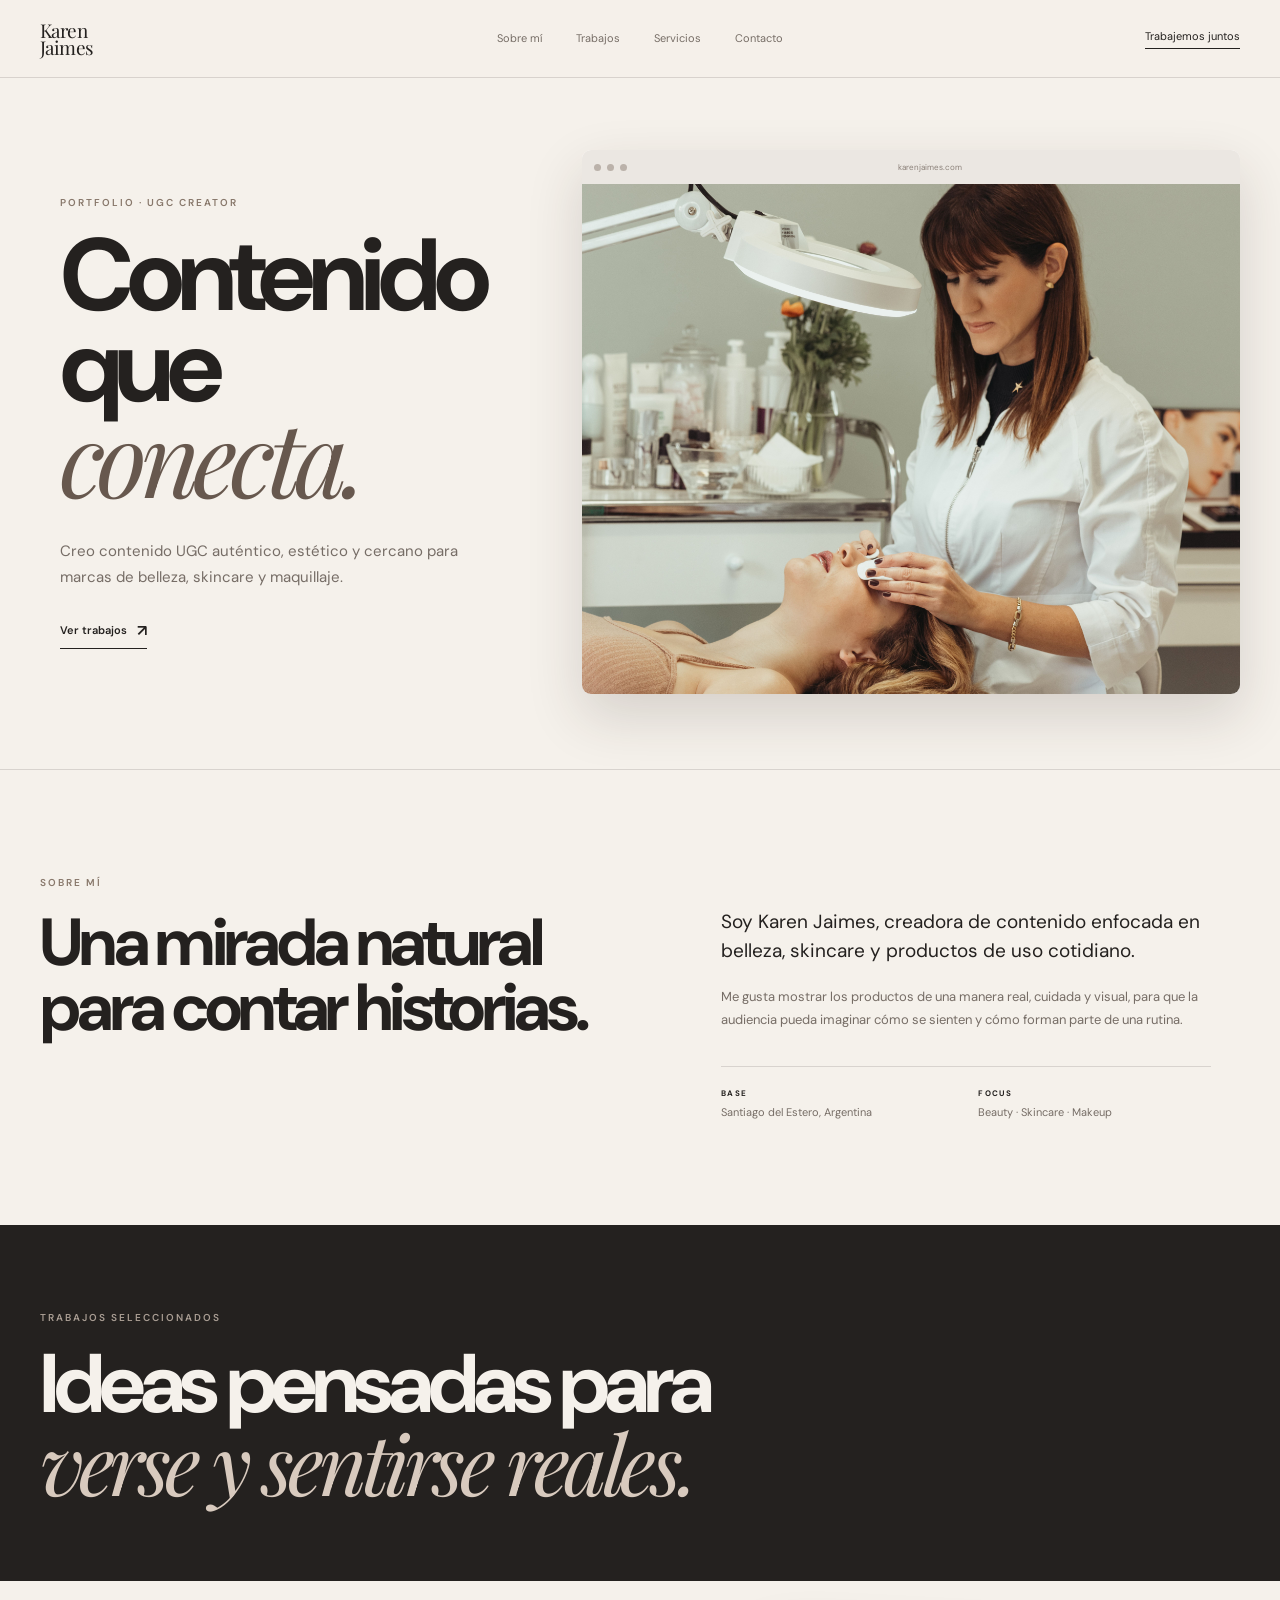
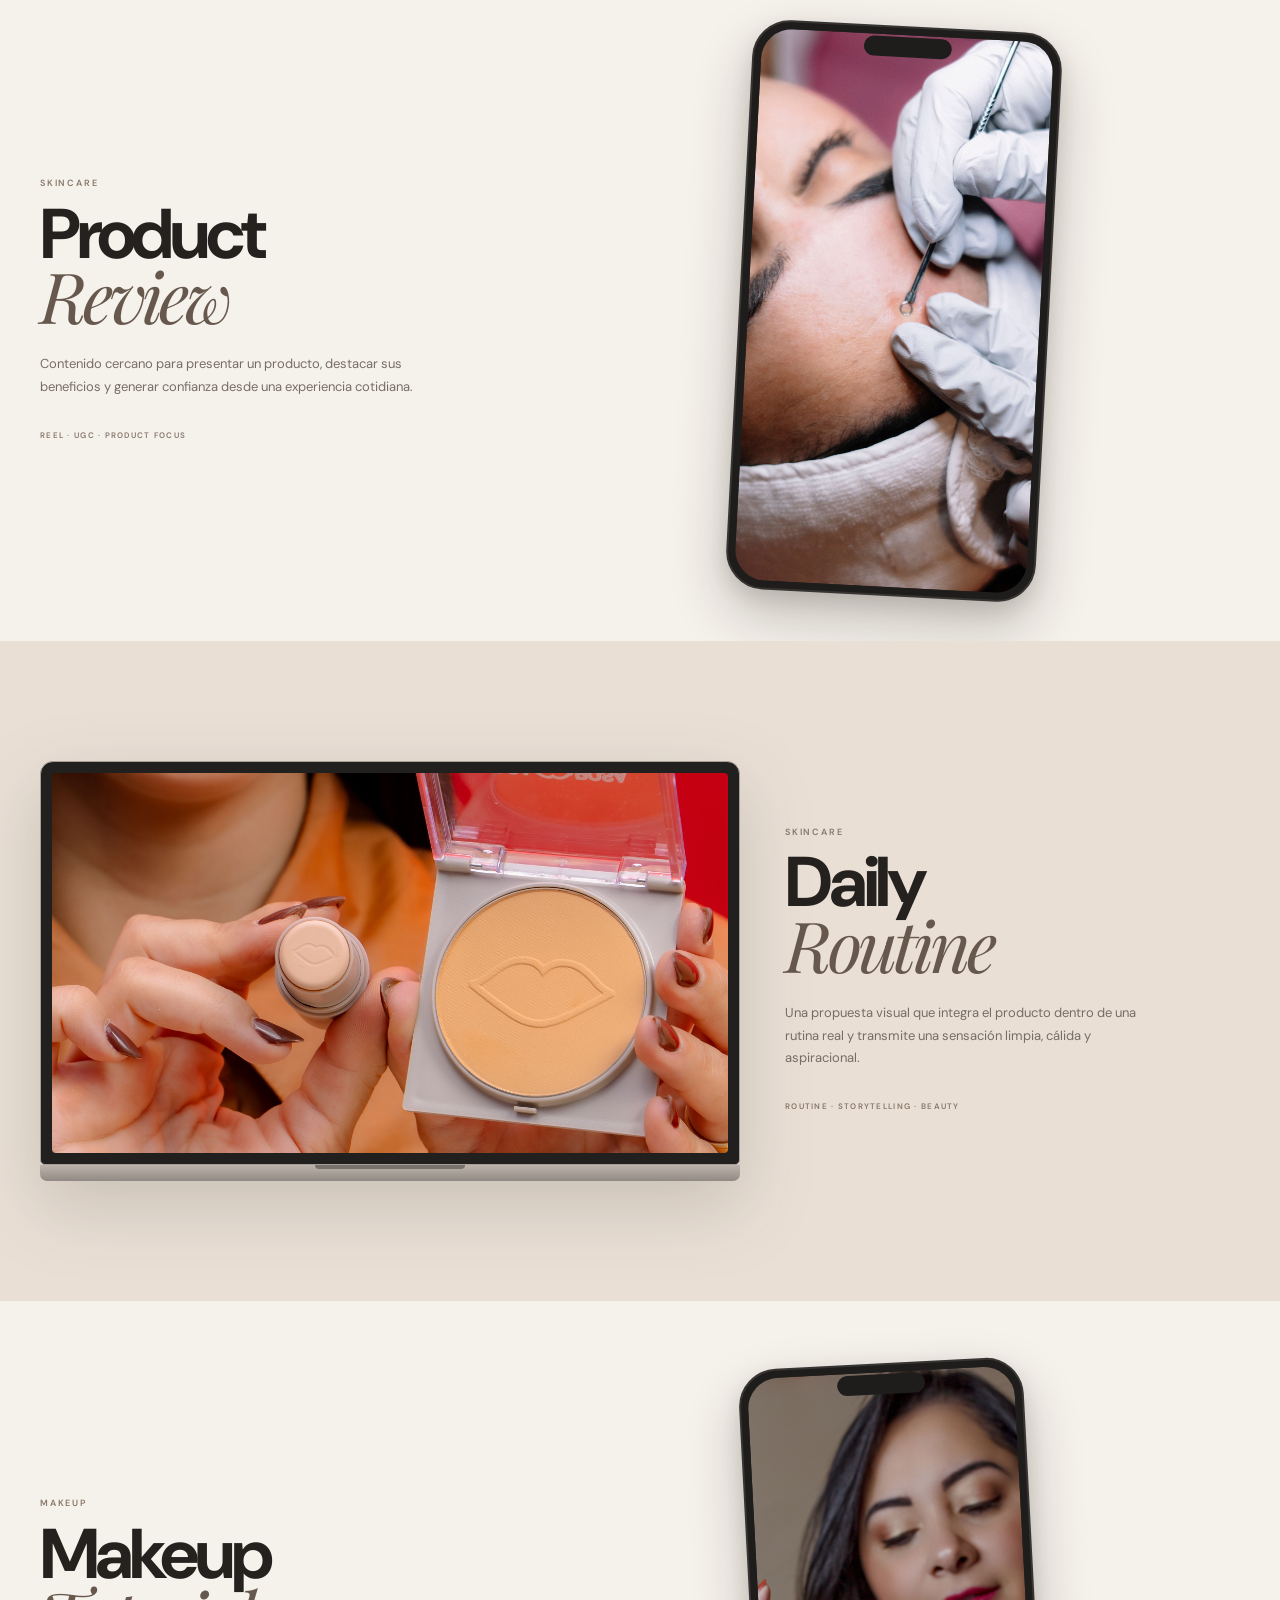
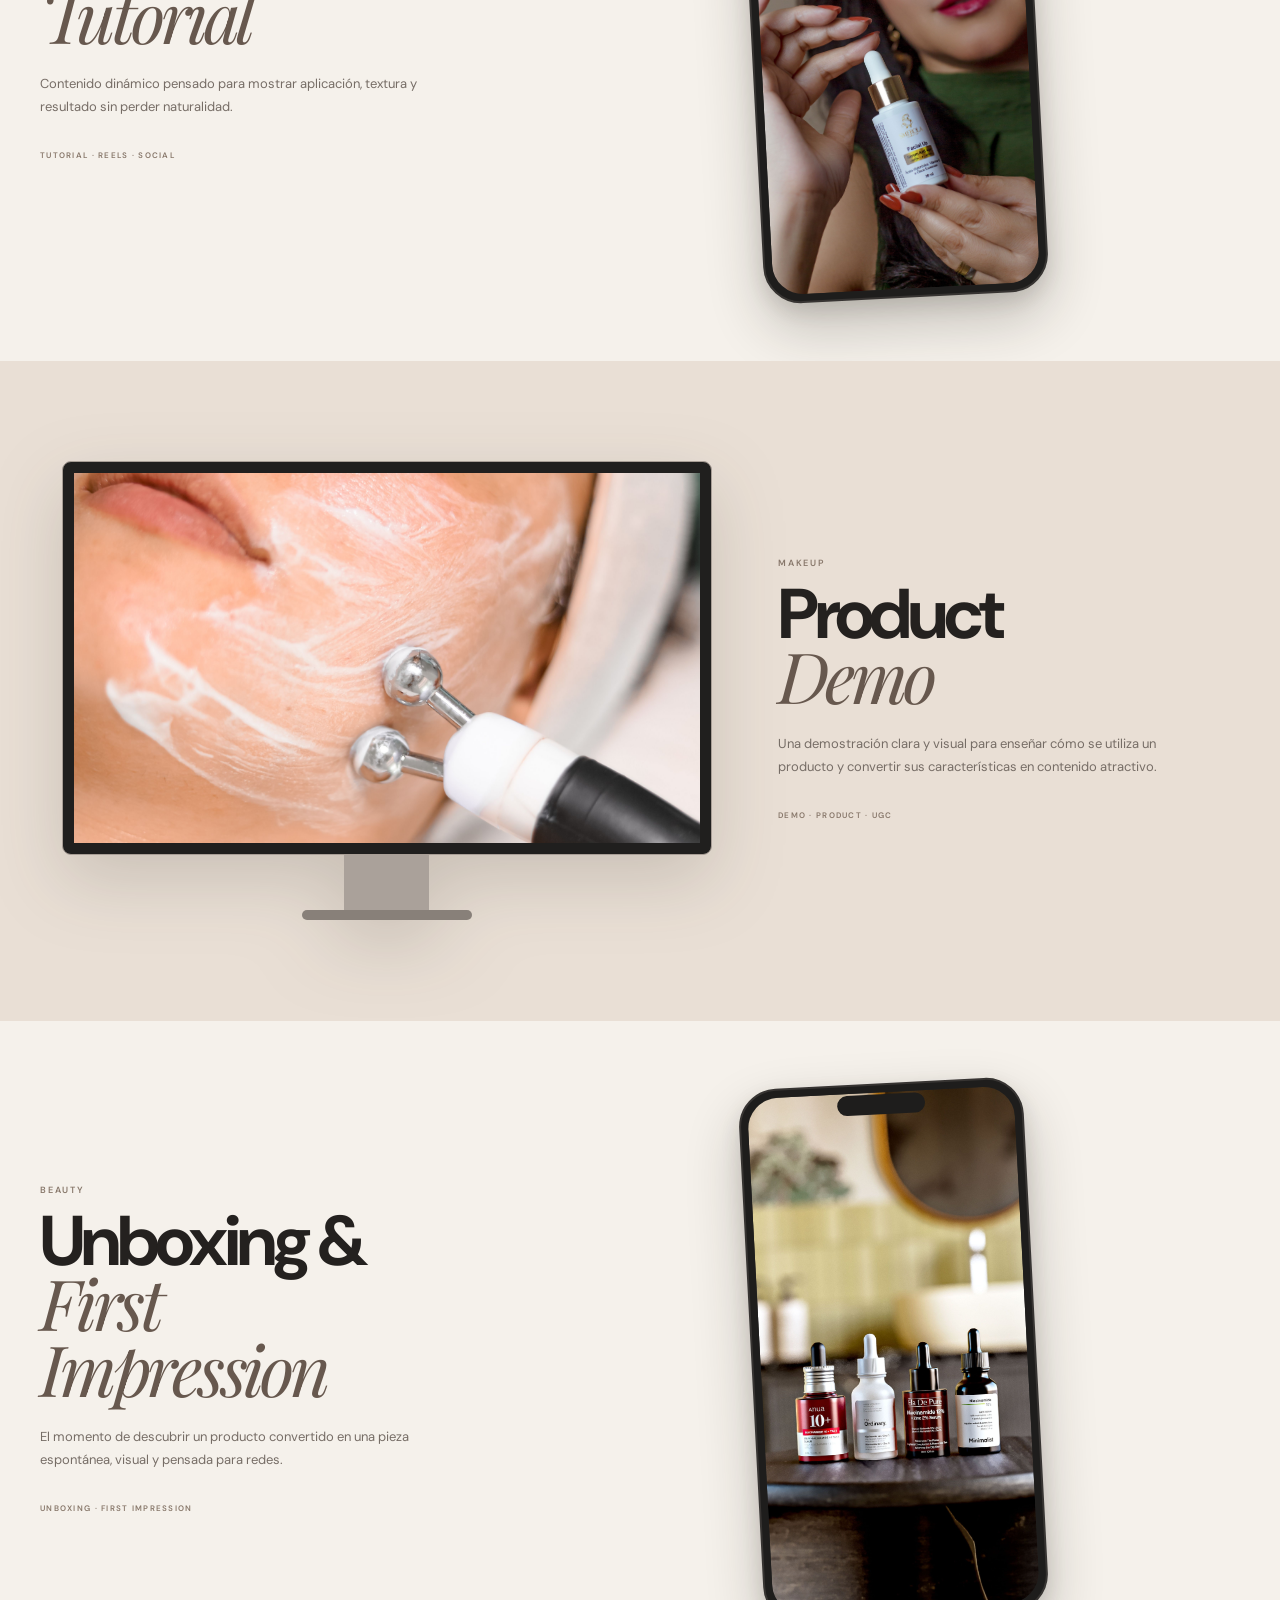
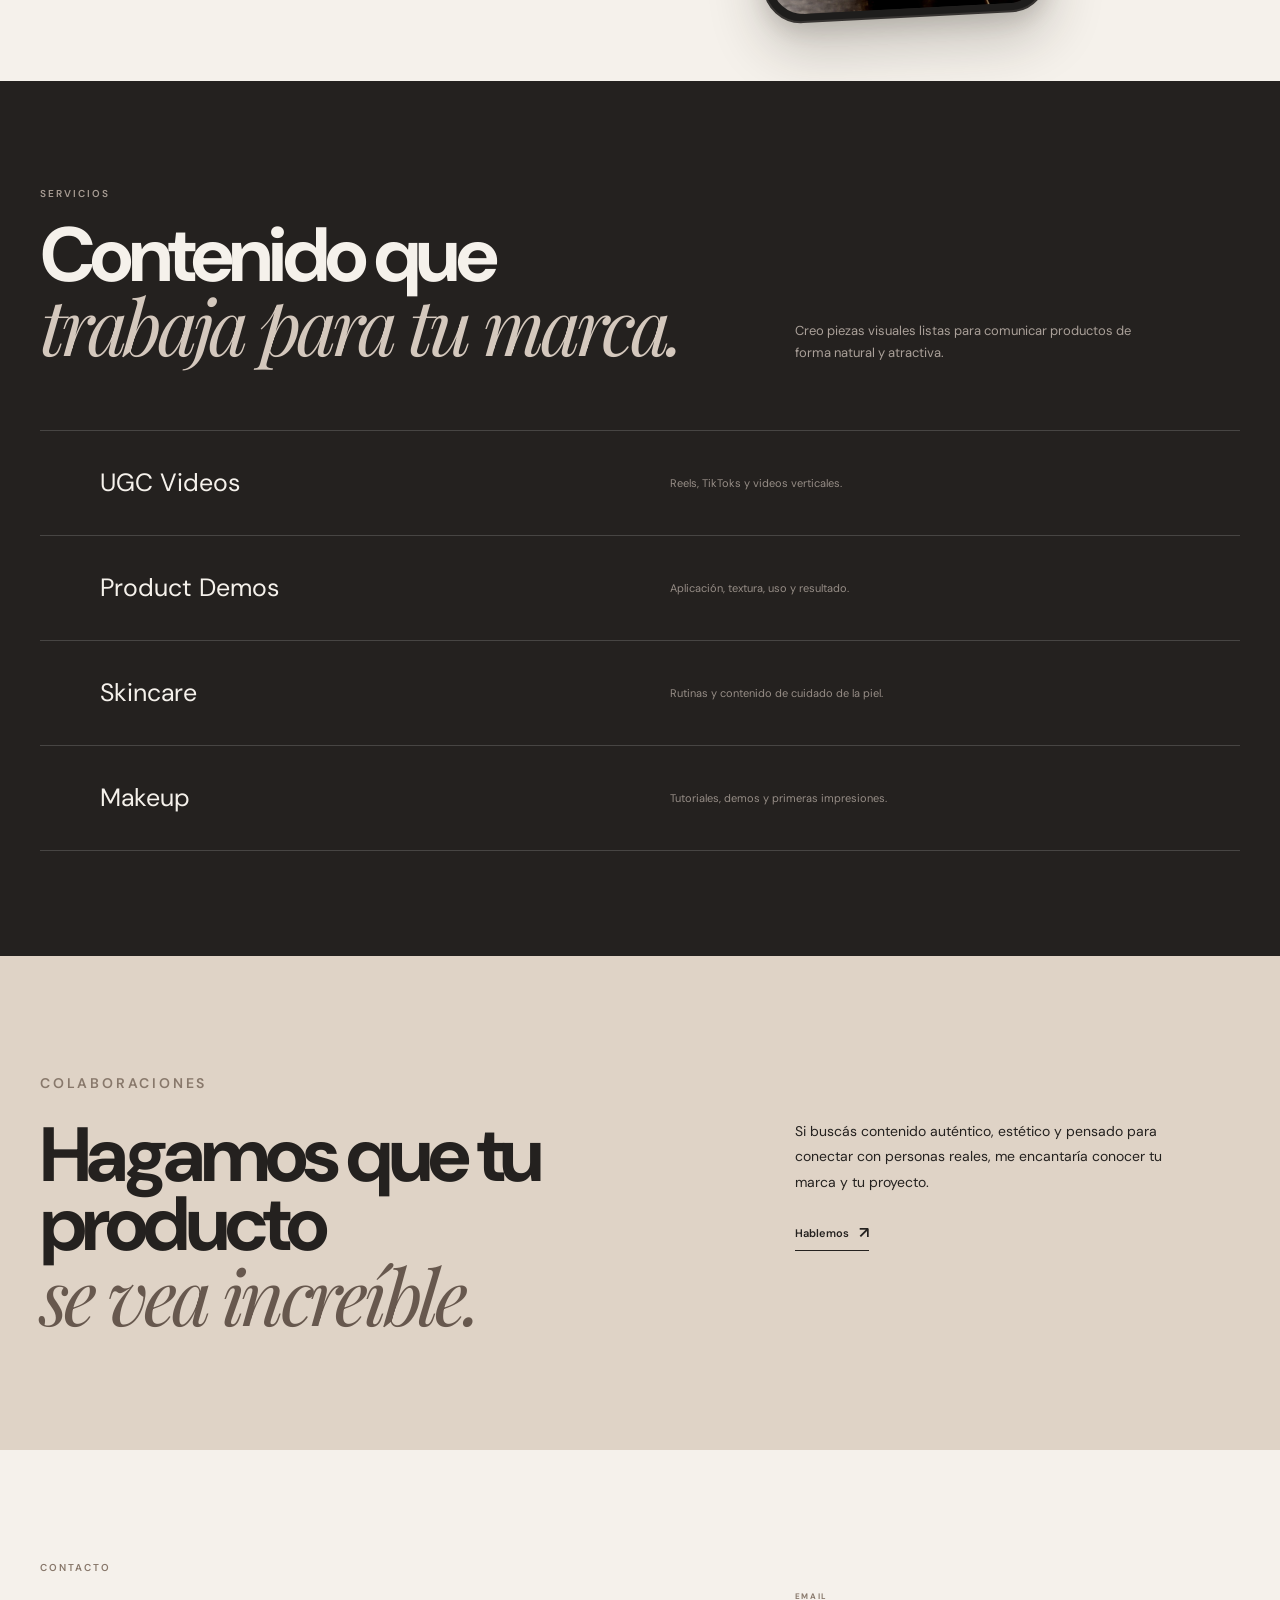
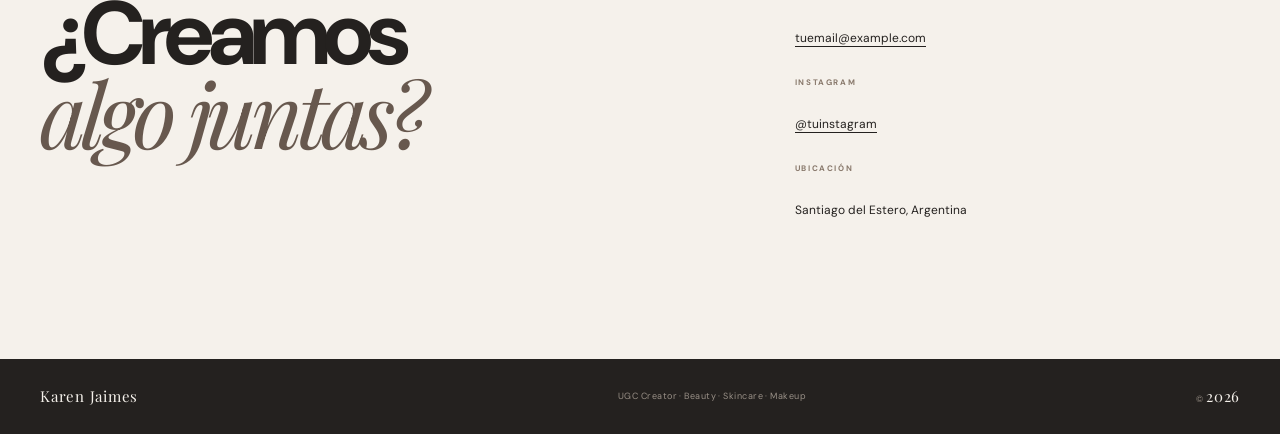
==== commit d1a18977: "Update index.html" ====
--- a/index.html
+++ b/index.html
@@ -1,222 +1,856 @@
 <!DOCTYPE html>
 <html lang="es">
+
 <head>
   <meta charset="UTF-8">
-  <meta name="viewport" content="width=device-width, initial-scale=1.0">
-  <meta name="description" content="Karen Jaimes — UGC Creator especializada en belleza, skincare y maquillaje.">
-  <meta name="theme-color" content="#f5f1eb">
+
+  <meta
+    name="viewport"
+    content="width=device-width, initial-scale=1.0"
+  >
+
+  <meta
+    name="description"
+    content="Karen Jaimes — UGC Creator especializada en belleza, skincare y maquillaje."
+  >
+
+  <meta
+    name="theme-color"
+    content="#f5f1eb"
+  >
+
   <title>Karen Jaimes — UGC Creator</title>
-  <link rel="stylesheet" href="style.css">
+
+  <link
+    rel="stylesheet"
+    href="style.css"
+  >
 </head>
+
+
 <body>
 
+<!-- =====================================================
+     HEADER
+===================================================== -->
+
 <header class="site-header">
+
   <div class="container header-inner">
-    <a class="brand" href="#inicio">Karen<br>Jaimes</a>
+
+    <a
+      class="brand"
+      href="#inicio"
+    >
+      Karen<br>
+      Jaimes
+    </a>
+
+
     <nav>
-      <a href="#sobre-mi">Sobre mí</a>
-      <a href="#trabajos">Trabajos</a>
-      <a href="#servicios">Servicios</a>
-      <a href="#contacto">Contacto</a>
+
+      <a href="#sobre-mi">
+        Sobre mí
+      </a>
+
+      <a href="#trabajos">
+        Trabajos
+      </a>
+
+      <a href="#servicios">
+        Servicios
+      </a>
+
+      <a href="#contacto">
+        Contacto
+      </a>
+
     </nav>
-    <a class="header-cta" href="#contacto">Trabajemos juntos</a>
-  </div>
+
+
+    <a
+      class="header-cta"
+      href="#contacto"
+    >
+      Trabajemos juntos
+    </a>
+
+  </div>
+
 </header>
 
+
+<!-- =====================================================
+     MAIN
+===================================================== -->
+
 <main id="inicio">
 
-  <section class="hero">
-    <div class="container hero-grid">
-      <div class="hero-copy">
-        <p class="eyebrow">PORTFOLIO · UGC CREATOR</p>
-        <h1>Contenido que<br><em>conecta.</em></h1>
-        <p class="intro">Creo contenido UGC auténtico, estético y cercano para marcas de belleza, skincare y maquillaje.</p>
-        <a class="text-link" href="#trabajos">Ver trabajos <span>↗</span></a>
-      </div>
-      <div class="hero-visual">
-        <div class="browser-frame hero-browser">
-          <div class="browser-bar"><span></span><span></span><span></span><small>karenjaimes.com</small></div>
-          <img src="images/hero.jpg" alt="Karen Jaimes — UGC Creator">
+
+<!-- =====================================================
+     HERO
+===================================================== -->
+
+<section class="hero">
+
+  <div class="container hero-grid">
+
+
+    <div class="hero-copy">
+
+      <p class="eyebrow">
+        PORTFOLIO · UGC CREATOR
+      </p>
+
+
+      <h1>
+        Contenido que<br>
+        <em>conecta.</em>
+      </h1>
+
+
+      <p class="intro">
+        Creo contenido UGC auténtico, estético y cercano
+        para marcas de belleza, skincare y maquillaje.
+      </p>
+
+
+      <a
+        class="text-link"
+        href="#trabajos"
+      >
+        Ver trabajos
+        <span>↗</span>
+      </a>
+
+    </div>
+
+
+    <div class="hero-visual">
+
+      <div class="browser-frame hero-browser">
+
+        <div class="browser-bar">
+
+          <span></span>
+          <span></span>
+          <span></span>
+
+          <small>
+            karenjaimes.com
+          </small>
+
         </div>
-      </div>
-    </div>
-  </section>
-
-  <section class="intro-section" id="sobre-mi">
-    <div class="container split">
+
+
+        <img
+          src="images/hero.jpg"
+          alt="Karen Jaimes — UGC Creator"
+        >
+
+      </div>
+
+    </div>
+
+  </div>
+
+</section>
+
+
+
+<!-- =====================================================
+     SOBRE MÍ
+===================================================== -->
+
+<section
+  class="intro-section"
+  id="sobre-mi"
+>
+
+  <div class="container split">
+
+
+    <div>
+
+      <p class="eyebrow">
+        SOBRE MÍ
+      </p>
+
+
+      <h2>
+        Una mirada natural<br>
+        para contar historias.
+      </h2>
+
+    </div>
+
+
+    <div class="body-copy">
+
+      <p class="lead">
+        Soy Karen Jaimes, creadora de contenido enfocada
+        en belleza, skincare y productos de uso cotidiano.
+      </p>
+
+
+      <p>
+        Me gusta mostrar los productos de una manera real,
+        cuidada y visual, para que la audiencia pueda
+        imaginar cómo se sienten y cómo forman parte
+        de una rutina.
+      </p>
+
+
+      <div class="mini-info">
+
+
+        <div>
+
+          <strong>
+            BASE
+          </strong>
+
+          <span>
+            Santiago del Estero, Argentina
+          </span>
+
+        </div>
+
+
+        <div>
+
+          <strong>
+            FOCUS
+          </strong>
+
+          <span>
+            Beauty · Skincare · Makeup
+          </span>
+
+        </div>
+
+
+      </div>
+
+    </div>
+
+  </div>
+
+</section>
+
+
+
+<!-- =====================================================
+     TRABAJOS
+===================================================== -->
+
+<section
+  class="work-intro"
+  id="trabajos"
+>
+
+  <div class="container">
+
+    <p class="eyebrow">
+      TRABAJOS SELECCIONADOS
+    </p>
+
+
+    <h2>
+      Ideas pensadas para<br>
+      <em>verse y sentirse reales.</em>
+    </h2>
+
+  </div>
+
+</section>
+
+
+
+<!-- =====================================================
+     SKINCARE — PRODUCT REVIEW
+===================================================== -->
+
+<section class="project project-light">
+
+  <div class="container project-grid">
+
+
+    <div class="project-copy">
+
+      <p class="project-tag">
+        SKINCARE
+      </p>
+
+
+      <h3>
+        Product<br>
+        <em>Review</em>
+      </h3>
+
+
+      <p>
+        Contenido cercano para presentar un producto,
+        destacar sus beneficios y generar confianza
+        desde una experiencia cotidiana.
+      </p>
+
+
+      <span class="project-type">
+        REEL · UGC · PRODUCT FOCUS
+      </span>
+
+    </div>
+
+
+    <div class="device-area">
+
+      <div class="phone phone-large">
+
+        <div class="device-speaker"></div>
+
+        <img
+          src="images/skincare-1.jpg"
+          alt="Contenido UGC de skincare"
+        >
+
+      </div>
+
+    </div>
+
+  </div>
+
+</section>
+
+
+
+<!-- =====================================================
+     SKINCARE — DAILY ROUTINE
+===================================================== -->
+
+<section class="project project-beige">
+
+  <div class="container project-grid reverse">
+
+
+    <div class="device-area">
+
+      <div class="laptop">
+
+        <div class="laptop-screen">
+
+          <div class="screen-bar"></div>
+
+          <img
+            src="images/skincare-2.jpg"
+            alt="Rutina de skincare"
+          >
+
+        </div>
+
+
+        <div class="laptop-base"></div>
+
+      </div>
+
+    </div>
+
+
+    <div class="project-copy">
+
+      <p class="project-tag">
+        SKINCARE
+      </p>
+
+
+      <h3>
+        Daily<br>
+        <em>Routine</em>
+      </h3>
+
+
+      <p>
+        Una propuesta visual que integra el producto
+        dentro de una rutina real y transmite una
+        sensación limpia, cálida y aspiracional.
+      </p>
+
+
+      <span class="project-type">
+        ROUTINE · STORYTELLING · BEAUTY
+      </span>
+
+    </div>
+
+  </div>
+
+</section>
+
+
+
+<!-- =====================================================
+     MAKEUP — TUTORIAL
+===================================================== -->
+
+<section class="project project-light">
+
+  <div class="container project-grid">
+
+
+    <div class="project-copy">
+
+      <p class="project-tag">
+        MAKEUP
+      </p>
+
+
+      <h3>
+        Makeup<br>
+        <em>Tutorial</em>
+      </h3>
+
+
+      <p>
+        Contenido dinámico pensado para mostrar
+        aplicación, textura y resultado sin perder
+        naturalidad.
+      </p>
+
+
+      <span class="project-type">
+        TUTORIAL · REELS · SOCIAL
+      </span>
+
+    </div>
+
+
+    <div class="device-area">
+
+      <div class="phone phone-medium">
+
+        <div class="device-speaker"></div>
+
+        <img
+          src="images/makeup-1.jpg"
+          alt="Tutorial de maquillaje UGC"
+        >
+
+      </div>
+
+    </div>
+
+  </div>
+
+</section>
+
+
+
+<!-- =====================================================
+     MAKEUP — PRODUCT DEMO
+===================================================== -->
+
+<section class="project project-beige">
+
+  <div class="container project-grid reverse">
+
+
+    <div class="device-area desktop-scene">
+
+      <div class="monitor">
+
+        <div class="monitor-screen">
+
+          <img
+            src="images/makeup-2.jpg"
+            alt="Demostración de producto de maquillaje"
+          >
+
+        </div>
+
+
+        <div class="monitor-stand"></div>
+
+      </div>
+
+    </div>
+
+
+    <div class="project-copy">
+
+      <p class="project-tag">
+        MAKEUP
+      </p>
+
+
+      <h3>
+        Product<br>
+        <em>Demo</em>
+      </h3>
+
+
+      <p>
+        Una demostración clara y visual para enseñar
+        cómo se utiliza un producto y convertir sus
+        características en contenido atractivo.
+      </p>
+
+
+      <span class="project-type">
+        DEMO · PRODUCT · UGC
+      </span>
+
+    </div>
+
+  </div>
+
+</section>
+
+
+
+<!-- =====================================================
+     BEAUTY — UNBOXING
+===================================================== -->
+
+<section class="project project-light">
+
+  <div class="container project-grid">
+
+
+    <div class="project-copy">
+
+      <p class="project-tag">
+        BEAUTY
+      </p>
+
+
+      <h3>
+        Unboxing &<br>
+        <em>First Impression</em>
+      </h3>
+
+
+      <p>
+        El momento de descubrir un producto convertido
+        en una pieza espontánea, visual y pensada para redes.
+      </p>
+
+
+      <span class="project-type">
+        UNBOXING · FIRST IMPRESSION
+      </span>
+
+    </div>
+
+
+    <div class="device-area">
+
+      <div class="phone phone-medium">
+
+        <div class="device-speaker"></div>
+
+        <img
+          src="images/beauty-1.jpg"
+          alt="Unboxing de producto de belleza"
+        >
+
+      </div>
+
+    </div>
+
+  </div>
+
+</section>
+
+
+
+<!-- =====================================================
+     SERVICIOS
+===================================================== -->
+
+<section
+  class="services"
+  id="servicios"
+>
+
+  <div class="container">
+
+
+    <div class="services-head">
+
+
       <div>
-        <p class="eyebrow">01 · SOBRE MÍ</p>
-        <h2>Una mirada natural<br>para contar historias.</h2>
-      </div>
-      <div class="body-copy">
-        <p class="lead">Soy Karen Jaimes, creadora de contenido enfocada en belleza, skincare y productos de uso cotidiano.</p>
-        <p>Me gusta mostrar los productos de una manera real, cuidada y visual, para que la audiencia pueda imaginar cómo se sienten y cómo forman parte de una rutina.</p>
-        <div class="mini-info">
-          <div><strong>BASE</strong><span>Santiago del Estero, Argentina</span></div>
-          <div><strong>FOCUS</strong><span>Beauty · Skincare · Makeup</span></div>
-        </div>
-      </div>
-    </div>
-  </section>
-
-  <section class="work-intro" id="trabajos">
-    <div class="container">
-      <p class="eyebrow">02 · TRABAJOS SELECCIONADOS</p>
-      <h2>Ideas pensadas para<br><em>verse y sentirse reales.</em></h2>
-    </div>
-  </section>
-
-  <section class="project project-light">
-    <div class="container project-grid">
-      <div class="project-copy">
-        <span class="project-number">01</span>
-        <p class="project-tag">SKINCARE</p>
-        <h3>Product<br><em>Review</em></h3>
-        <p>Contenido cercano para presentar un producto, destacar sus beneficios y generar confianza desde una experiencia cotidiana.</p>
-        <span class="project-type">REEL · UGC · PRODUCT FOCUS</span>
-      </div>
-      <div class="device-area">
-        <div class="phone phone-large">
-          <div class="device-speaker"></div>
-          <img src="images/skincare-1.jpg" alt="Contenido UGC de skincare">
-        </div>
-      </div>
-    </div>
-  </section>
-
-  <section class="project project-beige">
-    <div class="container project-grid reverse">
-      <div class="device-area">
-        <div class="laptop">
-          <div class="laptop-screen">
-            <div class="screen-bar"></div>
-            <img src="images/skincare-2.jpg" alt="Rutina de skincare">
-          </div>
-          <div class="laptop-base"></div>
-        </div>
-      </div>
-      <div class="project-copy">
-        <span class="project-number">02</span>
-        <p class="project-tag">SKINCARE</p>
-        <h3>Daily<br><em>Routine</em></h3>
-        <p>Una propuesta visual que integra el producto dentro de una rutina real y transmite una sensación limpia, cálida y aspiracional.</p>
-        <span class="project-type">ROUTINE · STORYTELLING · BEAUTY</span>
-      </div>
-    </div>
-  </section>
-
-  <section class="project project-light">
-    <div class="container project-grid">
-      <div class="project-copy">
-        <span class="project-number">03</span>
-        <p class="project-tag">MAKEUP</p>
-        <h3>Makeup<br><em>Tutorial</em></h3>
-        <p>Contenido dinámico pensado para mostrar aplicación, textura y resultado sin perder naturalidad.</p>
-        <span class="project-type">TUTORIAL · REELS · SOCIAL</span>
-      </div>
-      <div class="device-area">
-        <div class="phone phone-medium">
-          <div class="device-speaker"></div>
-          <img src="images/makeup-1.jpg" alt="Tutorial de maquillaje UGC">
-        </div>
-      </div>
-    </div>
-  </section>
-
-  <section class="project project-beige">
-    <div class="container project-grid reverse">
-      <div class="device-area desktop-scene">
-        <div class="monitor">
-          <div class="monitor-screen">
-            <img src="images/makeup-2.jpg" alt="Demostración de producto de maquillaje">
-          </div>
-          <div class="monitor-stand"></div>
-        </div>
-      </div>
-      <div class="project-copy">
-        <span class="project-number">04</span>
-        <p class="project-tag">MAKEUP</p>
-        <h3>Product<br><em>Demo</em></h3>
-        <p>Una demostración clara y visual para enseñar cómo se utiliza un producto y convertir sus características en contenido atractivo.</p>
-        <span class="project-type">DEMO · PRODUCT · UGC</span>
-      </div>
-    </div>
-  </section>
-
-  <section class="project project-light">
-    <div class="container project-grid">
-      <div class="project-copy">
-        <span class="project-number">05</span>
-        <p class="project-tag">BEAUTY</p>
-        <h3>Unboxing &<br><em>First Impression</em></h3>
-        <p>El momento de descubrir un producto convertido en una pieza espontánea, visual y pensada para redes.</p>
-        <span class="project-type">UNBOXING · FIRST IMPRESSION</span>
-      </div>
-      <div class="device-area">
-        <div class="phone phone-medium">
-          <div class="device-speaker"></div>
-          <img src="images/beauty-1.jpg" alt="Unboxing de producto de belleza">
-        </div>
-      </div>
-    </div>
-  </section>
-
-  <section class="services" id="servicios">
-    <div class="container">
-      <div class="services-head">
-        <div>
-          <p class="eyebrow">03 · SERVICIOS</p>
-          <h2>Contenido que<br><em>trabaja para tu marca.</em></h2>
-        </div>
-        <p>Creo piezas visuales listas para comunicar productos de forma natural y atractiva.</p>
-      </div>
-      <div class="service-list">
-        <div><span>01</span><h3>UGC Videos</h3><p>Reels, TikToks y videos verticales.</p></div>
-        <div><span>02</span><h3>Product Demos</h3><p>Aplicación, textura, uso y resultado.</p></div>
-        <div><span>03</span><h3>Skincare</h3><p>Rutinas y contenido de cuidado de la piel.</p></div>
-        <div><span>04</span><h3>Makeup</h3><p>Tutoriales, demos y primeras impresiones.</p></div>
-      </div>
-    </div>
-  </section>
-
-  <section class="closing">
-    <div class="container closing-grid">
+
+        <p class="eyebrow">
+          SERVICIOS
+        </p>
+
+
+        <h2>
+          Contenido que<br>
+          <em>trabaja para tu marca.</em>
+        </h2>
+
+      </div>
+
+
+      <p>
+        Creo piezas visuales listas para comunicar
+        productos de forma natural y atractiva.
+      </p>
+
+
+    </div>
+
+
+
+    <div class="service-list">
+
+
       <div>
-        <p class="eyebrow">04 · COLABORACIONES</p>
-        <h2>Hagamos que tu producto<br><em>se vea increíble.</em></h2>
-      </div>
+
+        <span></span>
+
+        <h3>
+          UGC Videos
+        </h3>
+
+        <p>
+          Reels, TikToks y videos verticales.
+        </p>
+
+      </div>
+
+
       <div>
-        <p>Si buscás contenido auténtico, estético y pensado para conectar con personas reales, me encantaría conocer tu marca y tu proyecto.</p>
-        <a class="text-link" href="#contacto">Hablemos <span>↗</span></a>
-      </div>
-    </div>
-  </section>
-
-  <section class="contact" id="contacto">
-    <div class="container contact-grid">
+
+        <span></span>
+
+        <h3>
+          Product Demos
+        </h3>
+
+        <p>
+          Aplicación, textura, uso y resultado.
+        </p>
+
+      </div>
+
+
       <div>
-        <p class="eyebrow">CONTACTO</p>
-        <h2>¿Creamos<br><em>algo juntas?</em></h2>
-      </div>
-      <div class="contact-info">
-        <p><strong>EMAIL</strong><br><a href="mailto:tuemail@example.com">tuemail@example.com</a></p>
-        <p><strong>INSTAGRAM</strong><br><a href="#" target="_blank" rel="noopener">@tuinstagram</a></p>
-        <p><strong>UBICACIÓN</strong><br>Santiago del Estero, Argentina</p>
-      </div>
-    </div>
-  </section>
+
+        <span></span>
+
+        <h3>
+          Skincare
+        </h3>
+
+        <p>
+          Rutinas y contenido de cuidado de la piel.
+        </p>
+
+      </div>
+
+
+      <div>
+
+        <span></span>
+
+        <h3>
+          Makeup
+        </h3>
+
+        <p>
+          Tutoriales, demos y primeras impresiones.
+        </p>
+
+      </div>
+
+
+    </div>
+
+  </div>
+
+</section>
+
+
+
+<!-- =====================================================
+     COLABORACIONES
+===================================================== -->
+
+<section class="closing">
+
+  <div class="container closing-grid">
+
+
+    <div>
+
+      <p class="eyebrow">
+        COLABORACIONES
+      </p>
+
+
+      <h2>
+        Hagamos que tu producto<br>
+        <em>se vea increíble.</em>
+      </h2>
+
+    </div>
+
+
+    <div>
+
+      <p>
+        Si buscás contenido auténtico, estético y pensado
+        para conectar con personas reales, me encantaría
+        conocer tu marca y tu proyecto.
+      </p>
+
+
+      <a
+        class="text-link"
+        href="#contacto"
+      >
+        Hablemos
+        <span>↗</span>
+      </a>
+
+    </div>
+
+
+  </div>
+
+</section>
+
+
+
+<!-- =====================================================
+     CONTACTO
+===================================================== -->
+
+<section
+  class="contact"
+  id="contacto"
+>
+
+  <div class="container contact-grid">
+
+
+    <div>
+
+      <p class="eyebrow">
+        CONTACTO
+      </p>
+
+
+      <h2>
+        ¿Creamos<br>
+        <em>algo juntas?</em>
+      </h2>
+
+    </div>
+
+
+    <div class="contact-info">
+
+
+      <p>
+
+        <strong>
+          EMAIL
+        </strong>
+
+        <br>
+
+        <a href="mailto:tuemail@example.com">
+          tuemail@example.com
+        </a>
+
+      </p>
+
+
+      <p>
+
+        <strong>
+          INSTAGRAM
+        </strong>
+
+        <br>
+
+        <a
+          href="#"
+          target="_blank"
+          rel="noopener"
+        >
+          @tuinstagram
+        </a>
+
+      </p>
+
+
+      <p>
+
+        <strong>
+          UBICACIÓN
+        </strong>
+
+        <br>
+
+        Santiago del Estero, Argentina
+
+      </p>
+
+
+    </div>
+
+  </div>
+
+</section>
+
+
 </main>
 
+
+
+<!-- =====================================================
+     FOOTER
+===================================================== -->
+
 <footer>
+
   <div class="container footer-inner">
-    <span>Karen Jaimes</span>
-    <span>UGC Creator · Beauty · Skincare · Makeup</span>
-    <span>© <span id="year"></span></span>
-  </div>
+
+    <span>
+      Karen Jaimes
+    </span>
+
+
+    <span>
+      UGC Creator · Beauty · Skincare · Makeup
+    </span>
+
+
+    <span>
+      © <span id="year"></span>
+    </span>
+
+  </div>
+
 </footer>
 
+
+
+<!-- =====================================================
+     JAVASCRIPT
+===================================================== -->
+
 <script>
-  document.getElementById("year").textContent = new Date().getFullYear();
+
+  document.getElementById("year").textContent =
+    new Date().getFullYear();
+
 </script>
+
+
 </body>
 </html>
--- a/style.css
+++ b/style.css
@@ -1,129 +1,1105 @@
-@import url('https://fonts.googleapis.com/css2?family=DM+Sans:wght@300;400;500;600&family=Playfair+Display:ital,wght@0,400;0,500;1,400&display=swap');
-
-:root{
-  --ink:#171615;
-  --muted:#716d68;
-  --paper:#faf9f7;
-  --cream:#f1eee8;
-  --line:#dedbd5;
-  --max:1180px;
-}
-*{box-sizing:border-box}
-html{scroll-behavior:smooth}
-body{margin:0;background:var(--paper);color:var(--ink);font-family:"DM Sans",sans-serif;font-weight:400;line-height:1.6}
-img{display:block;width:100%;height:100%;object-fit:cover}
-a{color:inherit;text-decoration:none}
-.container{width:min(calc(100% - 72px),var(--max));margin:auto}
-.site-header{padding:28px 0;border-bottom:1px solid rgba(23,22,21,.08);background:rgba(250,249,247,.94);position:sticky;top:0;z-index:20;backdrop-filter:blur(12px)}
-.header-inner{display:flex;align-items:center;justify-content:space-between;gap:30px}
-.brand{font-family:"Playfair Display",serif;font-size:20px;line-height:.9;letter-spacing:-.03em}
-nav{display:flex;gap:32px;font-size:11px;text-transform:uppercase;letter-spacing:.12em}
-nav a{transition:opacity .2s}nav a:hover{opacity:.45}
-.header-cta,.text-link{font-size:11px;text-transform:uppercase;letter-spacing:.12em}
-.header-cta{border-bottom:1px solid var(--ink);padding-bottom:5px}
-.eyebrow{font-size:9px;letter-spacing:.2em;text-transform:uppercase;color:#77736e;margin:0 0 22px}
-h1,h2,h3{font-family:"Playfair Display",serif;font-weight:400;letter-spacing:-.045em;line-height:.95;margin:0}
-h1{font-size:clamp(62px,9vw,124px)}
-h2{font-size:clamp(48px,6vw,82px)}
-h3{font-size:clamp(48px,6vw,76px)}
-em{font-style:italic}
-.hero{padding:95px 0 120px;overflow:hidden}
-.hero-grid{display:grid;grid-template-columns:1fr 1fr;align-items:center;gap:70px}
-.hero-copy{padding-left:5vw}
-.intro{max-width:430px;font-size:16px;color:var(--muted);margin:38px 0 34px}
-.text-link{display:inline-flex;gap:12px;border-bottom:1px solid var(--ink);padding-bottom:7px}
-.text-link span{font-size:16px;line-height:10px}
-.hero-visual{padding:0 3vw}
-.browser-frame{background:#1e1d1b;border-radius:13px;padding:7px;box-shadow:0 30px 70px rgba(0,0,0,.14)}
-.browser-bar{height:27px;display:flex;align-items:center;gap:5px;padding:0 9px;color:#bcb8b2}
-.browser-bar span{width:6px;height:6px;border-radius:50%;background:#777}
-.browser-bar small{font-size:7px;margin-left:auto;margin-right:auto;letter-spacing:.05em}
-.browser-frame img{height:520px;border-radius:6px}
-.intro-section{background:var(--cream);padding:125px 0}
-.split{display:grid;grid-template-columns:1fr 1fr;gap:100px}
-.body-copy{max-width:500px;padding-top:8px}
-.lead{font-size:24px;line-height:1.35;margin:0 0 24px}
-.body-copy>p:not(.lead){font-size:15px;color:var(--muted)}
-.mini-info{display:flex;gap:50px;margin-top:48px;padding-top:22px;border-top:1px solid var(--line)}
-.mini-info div{display:flex;flex-direction:column;gap:6px}
-.mini-info strong{font-size:8px;letter-spacing:.18em}
-.mini-info span{font-size:12px;color:var(--muted)}
-.work-intro{padding:130px 0 80px}
-.work-intro h2{max-width:900px}
-.project{padding:130px 0}
-.project-light{background:var(--paper)}
-.project-beige{background:var(--cream)}
-.project-grid{display:grid;grid-template-columns:1fr 1fr;gap:100px;align-items:center}
-.project-grid.reverse{direction:rtl}
-.project-grid.reverse>*{direction:ltr}
-.project-copy{max-width:460px;padding-left:7vw}
-.reverse .project-copy{padding-left:0;padding-right:7vw}
-.project-number{font-size:10px;color:#8a8680;letter-spacing:.18em}
-.project-tag{font-size:9px;letter-spacing:.2em;margin:20px 0 18px;color:#7c7771}
-.project-copy h3{margin-bottom:28px}
-.project-copy>p:not(.project-tag){color:var(--muted);font-size:15px;max-width:400px}
-.project-type{display:block;font-size:8px;letter-spacing:.16em;margin-top:35px;color:#89847d}
-.device-area{min-height:600px;display:flex;align-items:center;justify-content:center;position:relative}
-.phone{background:#111;border:8px solid #111;border-radius:35px;padding:0;box-shadow:0 35px 65px rgba(0,0,0,.18);overflow:hidden;position:relative;aspect-ratio:9/19.2}
-.phone img{border-radius:25px}
-.phone-large{width:min(340px,75%)}
-.phone-medium{width:min(300px,68%)}
-.device-speaker{position:absolute;top:8px;left:50%;transform:translateX(-50%);width:70px;height:5px;background:#0a0a0a;border-radius:8px;z-index:2}
-.laptop{width:min(620px,95%);filter:drop-shadow(0 35px 45px rgba(0,0,0,.15))}
-.laptop-screen{background:#171717;border:10px solid #171717;border-radius:10px 10px 4px 4px;padding:3px;aspect-ratio:16/10}
-.laptop-screen img{border-radius:2px}
-.laptop-base{height:17px;background:linear-gradient(#bdbdbd,#8c8c8c);clip-path:polygon(5% 0,95% 0,100% 100%,0 100%);border-radius:0 0 5px 5px}
-.monitor{width:min(600px,95%);filter:drop-shadow(0 30px 45px rgba(0,0,0,.15))}
-.monitor-screen{background:#111;padding:10px;border-radius:9px;aspect-ratio:16/10}
-.monitor-stand{width:110px;height:55px;background:#9a9996;margin:auto;clip-path:polygon(35% 0,65% 0,80% 100%,20% 100%)}
-.services{padding:125px 0;background:#e9e5de}
-.services-head{display:grid;grid-template-columns:1.4fr .6fr;gap:80px;align-items:end;margin-bottom:80px}
-.services-head>p{color:var(--muted);font-size:15px;max-width:330px;margin:0}
-.service-list{border-top:1px solid #cbc7c0}
-.service-list>div{display:grid;grid-template-columns:70px 1fr 1fr;align-items:center;padding:27px 0;border-bottom:1px solid #cbc7c0}
-.service-list span{font-size:9px;letter-spacing:.15em;color:#777}
-.service-list h3{font-size:32px}
-.service-list p{font-size:13px;color:var(--muted);margin:0}
-.closing{padding:140px 0}
-.closing-grid{display:grid;grid-template-columns:1.4fr .6fr;gap:100px}
-.closing-grid>div:last-child{padding-top:45px}
-.closing-grid p:not(.eyebrow){font-size:16px;color:var(--muted);margin-bottom:32px}
-.contact{padding:110px 0;background:#171615;color:#f7f4ef}
-.contact-grid{display:grid;grid-template-columns:1.2fr .8fr;gap:100px}
-.contact .eyebrow{color:#a7a39d}
-.contact-info{padding-top:15px}
-.contact-info p{margin:0 0 28px;font-size:14px;color:#bcb7af}
-.contact-info strong{font-size:8px;letter-spacing:.18em;color:#8f8a82}
-.contact-info a{color:#f7f4ef;border-bottom:1px solid #777;padding-bottom:3px}
-footer{background:#171615;color:#aaa59d;border-top:1px solid #373532;padding:22px 0;font-size:9px;letter-spacing:.08em;text-transform:uppercase}
-.footer-inner{display:flex;justify-content:space-between;gap:20px}
-
-@media(max-width:850px){
-  .container{width:min(calc(100% - 38px),var(--max))}
-  .site-header{padding:20px 0}
-  nav{display:none}
-  .hero{padding:65px 0 75px}
-  .hero-grid,.split,.project-grid,.services-head,.closing-grid,.contact-grid{grid-template-columns:1fr;gap:55px}
-  .hero-copy{padding-left:0}
-  .hero-visual{padding:0}
-  .hero-browser img{height:390px}
-  .intro-section,.project,.services,.closing,.contact{padding:80px 0}
-  .work-intro{padding:85px 0 50px}
-  .project-copy,.reverse .project-copy{padding:0}
-  .device-area{min-height:450px}
-  .project-grid.reverse{direction:ltr}
-  .service-list>div{grid-template-columns:45px 1fr;gap:12px}
-  .service-list p{grid-column:2}
-  .closing-grid>div:last-child{padding-top:0}
-  .footer-inner{flex-direction:column}
-}
-@media(max-width:480px){
-  .header-cta{font-size:9px}
-  h1{font-size:58px}
-  h2{font-size:45px}
-  h3{font-size:45px}
-  .hero-browser img{height:320px}
-  .phone-large,.phone-medium{width:245px}
-  .device-area{min-height:380px}
-  .lead{font-size:20px}
-}
+@import url('https://fonts.googleapis.com/css2?family=DM+Sans:wght@400;500;600&family=Playfair+Display:ital,wght@0,400;0,500;1,400&display=swap');
+
+/* =========================================================
+   KAREN JAIMES — UGC PORTFOLIO
+   EDITORIAL / PREMIUM / COMPACT
+   ========================================================= */
+
+:root {
+  --cream: #f5f1eb;
+  --cream-2: #eee7df;
+  --beige: #dfd3c6;
+  --beige-light: #e9dfd5;
+  --brown: #67584e;
+  --brown-light: #88786b;
+  --dark: #24211f;
+  --muted: #766d66;
+  --line: rgba(36, 33, 31, .14);
+
+  --serif: "Playfair Display", Georgia, serif;
+  --sans: "DM Sans", Arial, sans-serif;
+}
+
+/* =========================================================
+   RESET
+   ========================================================= */
+
+* {
+  margin: 0;
+  padding: 0;
+  box-sizing: border-box;
+}
+
+html {
+  scroll-behavior: smooth;
+}
+
+body {
+  font-family: var(--sans);
+  background: var(--cream);
+  color: var(--dark);
+  overflow-x: hidden;
+  line-height: 1.5;
+}
+
+img {
+  display: block;
+  max-width: 100%;
+}
+
+a {
+  text-decoration: none;
+  color: inherit;
+}
+
+em {
+  font-family: var(--serif);
+  font-weight: 400;
+}
+
+.container {
+  width: min(1240px, calc(100% - 80px));
+  margin: auto;
+}
+
+.eyebrow {
+  font-size: 10px;
+  font-weight: 600;
+  letter-spacing: .2em;
+  color: var(--brown-light);
+  margin-bottom: 20px;
+}
+
+/* =========================================================
+   HEADER
+   ========================================================= */
+
+.site-header {
+  height: 78px;
+  border-bottom: 1px solid var(--line);
+  background: rgba(245, 241, 235, .96);
+  position: relative;
+  z-index: 20;
+}
+
+.header-inner {
+  height: 100%;
+  display: grid;
+  grid-template-columns: 1fr auto 1fr;
+  align-items: center;
+}
+
+.brand {
+  font-family: var(--serif);
+  font-size: 19px;
+  line-height: .88;
+  letter-spacing: -.03em;
+}
+
+.site-header nav {
+  display: flex;
+  gap: 34px;
+}
+
+.site-header nav a {
+  font-size: 11px;
+  color: var(--muted);
+  transition: .2s ease;
+}
+
+.site-header nav a:hover {
+  color: var(--dark);
+}
+
+.header-cta {
+  justify-self: end;
+  font-size: 11px;
+  border-bottom: 1px solid var(--dark);
+  padding-bottom: 4px;
+}
+
+/* =========================================================
+   HERO
+   ========================================================= */
+
+.hero {
+  padding: 72px 0 75px;
+}
+
+.hero-grid {
+  display: grid;
+  grid-template-columns: .85fr 1.15fr;
+  align-items: center;
+  gap: 55px;
+}
+
+.hero-copy {
+  padding-left: 20px;
+}
+
+.hero-copy h1 {
+  font-size: clamp(72px, 8vw, 122px);
+  line-height: .88;
+  letter-spacing: -.065em;
+  margin-bottom: 30px;
+}
+
+.hero-copy h1 em {
+  color: var(--brown);
+}
+
+.intro {
+  max-width: 410px;
+  font-size: 15px;
+  color: var(--muted);
+  line-height: 1.75;
+  margin-bottom: 27px;
+}
+
+.text-link {
+  display: inline-flex;
+  align-items: center;
+  gap: 10px;
+  font-size: 11px;
+  font-weight: 600;
+  border-bottom: 1px solid var(--dark);
+  padding-bottom: 5px;
+}
+
+.text-link span {
+  font-size: 16px;
+}
+
+/* =========================================================
+   HERO BROWSER
+   ========================================================= */
+
+.browser-frame {
+  background: #fff;
+  border-radius: 9px;
+  overflow: hidden;
+  box-shadow: 0 22px 55px rgba(48, 39, 31, .16);
+}
+
+.browser-bar {
+  height: 34px;
+  display: flex;
+  align-items: center;
+  gap: 6px;
+  padding: 0 12px;
+  background: #ebe7e2;
+}
+
+.browser-bar span {
+  width: 7px;
+  height: 7px;
+  background: #bbb2aa;
+  border-radius: 50%;
+}
+
+.browser-bar small {
+  margin: auto;
+  font-size: 8px;
+  color: #8b8179;
+}
+
+.hero-browser img {
+  height: 510px;
+  width: 100%;
+  object-fit: cover;
+}
+
+/* =========================================================
+   SOBRE MI
+   ========================================================= */
+
+.intro-section {
+  padding: 105px 0;
+  border-top: 1px solid var(--line);
+}
+
+.split {
+  display: grid;
+  grid-template-columns: 1fr .85fr;
+  gap: 70px;
+}
+
+.split h2 {
+  font-size: clamp(47px, 5.2vw, 73px);
+  line-height: .98;
+  letter-spacing: -.055em;
+}
+
+.body-copy {
+  padding-top: 32px;
+  max-width: 490px;
+}
+
+.body-copy .lead {
+  color: var(--dark);
+  font-size: 19px;
+  line-height: 1.55;
+  margin-bottom: 19px;
+}
+
+.body-copy > p:not(.lead) {
+  color: var(--muted);
+  font-size: 13px;
+  line-height: 1.8;
+}
+
+.mini-info {
+  display: grid;
+  grid-template-columns: 1fr 1fr;
+  gap: 25px;
+  margin-top: 34px;
+  padding-top: 20px;
+  border-top: 1px solid var(--line);
+}
+
+.mini-info div {
+  display: flex;
+  flex-direction: column;
+  gap: 5px;
+}
+
+.mini-info strong {
+  font-size: 8px;
+  letter-spacing: .17em;
+}
+
+.mini-info span {
+  color: var(--muted);
+  font-size: 11px;
+}
+
+/* =========================================================
+   WORK INTRO
+   ========================================================= */
+
+.work-intro {
+  padding: 85px 0 75px;
+  background: var(--dark);
+  color: var(--cream);
+}
+
+.work-intro .eyebrow {
+  color: #a99d93;
+}
+
+.work-intro h2 {
+  max-width: 900px;
+  font-size: clamp(55px, 6.5vw, 91px);
+  line-height: .93;
+  letter-spacing: -.065em;
+}
+
+.work-intro h2 em {
+  color: #d8cabe;
+}
+
+/* =========================================================
+   PROJECTS
+   ========================================================= */
+
+.project {
+  min-height: 650px;
+  padding: 65px 0;
+  overflow: hidden;
+}
+
+.project-light {
+  background: var(--cream);
+}
+
+.project-beige {
+  background: var(--beige-light);
+}
+
+.project-grid {
+  width: min(1240px, calc(100% - 80px));
+  margin: auto;
+  display: grid;
+  grid-template-columns: .8fr 1.2fr;
+  align-items: center;
+  gap: 45px;
+}
+
+.project-grid.reverse {
+  grid-template-columns: 1.2fr .8fr;
+}
+
+.project-copy {
+  max-width: 420px;
+}
+
+.project-number {
+  font-family: var(--serif);
+  font-size: 19px;
+  display: block;
+  margin-bottom: 20px;
+}
+
+.project-tag {
+  font-size: 9px;
+  font-weight: 600;
+  letter-spacing: .2em;
+  color: var(--brown-light);
+  margin-bottom: 13px;
+}
+
+.project-copy h3 {
+  font-size: clamp(52px, 5.5vw, 76px);
+  line-height: .87;
+  letter-spacing: -.06em;
+  margin-bottom: 22px;
+}
+
+.project-copy h3 em {
+  color: var(--brown);
+}
+
+.project-copy > p:not(.project-tag) {
+  max-width: 380px;
+  font-size: 13px;
+  line-height: 1.75;
+  color: var(--muted);
+  margin-bottom: 22px;
+}
+
+.project-type {
+  font-size: 8px;
+  letter-spacing: .16em;
+  font-weight: 600;
+  color: var(--brown-light);
+}
+
+/* =========================================================
+   DEVICE AREA
+   ========================================================= */
+
+.device-area {
+  height: 530px;
+  display: flex;
+  align-items: center;
+  justify-content: center;
+  position: relative;
+}
+
+/* =========================================================
+   PHONE MOCKUP
+   ========================================================= */
+
+.phone {
+  position: relative;
+  width: 290px;
+  height: 535px;
+  padding: 7px;
+  border-radius: 38px;
+  background: #1e1d1c;
+  border: 2px solid #373432;
+  box-shadow:
+    0 25px 55px rgba(39, 32, 27, .24),
+    0 8px 20px rgba(39, 32, 27, .12);
+}
+
+.phone::before {
+  content: "";
+  position: absolute;
+  z-index: 5;
+  width: 88px;
+  height: 20px;
+  background: #1e1d1c;
+  border-radius: 20px;
+  top: 9px;
+  left: 50%;
+  transform: translateX(-50%);
+}
+
+.phone img {
+  width: 100%;
+  height: 100%;
+  object-fit: cover;
+  border-radius: 31px;
+}
+
+.phone-large {
+  width: 310px;
+  height: 570px;
+  transform: rotate(3deg);
+}
+
+.phone-medium {
+  width: 285px;
+  height: 535px;
+  transform: rotate(-3deg);
+}
+
+/* Cuando no haya imagen */
+.phone img[src=""],
+.phone img:not([src]) {
+  display: none;
+}
+
+.phone:has(img[src=""])::after,
+.phone:has(img:not([src]))::after {
+  content: "YOUR CONTENT";
+  position: absolute;
+  inset: 7px;
+  border-radius: 31px;
+  background:
+    linear-gradient(135deg, #e7ddd3, #f6f1eb);
+  display: flex;
+  align-items: center;
+  justify-content: center;
+  font-size: 9px;
+  letter-spacing: .2em;
+  color: #88786b;
+}
+
+/* =========================================================
+   LAPTOP
+   ========================================================= */
+
+.laptop {
+  width: 700px;
+  max-width: 100%;
+  filter: drop-shadow(0 25px 35px rgba(50, 40, 32, .17));
+}
+
+.laptop-screen {
+  padding: 11px;
+  background: #22201f;
+  border: 1px solid #a99f97;
+  border-radius: 13px 13px 5px 5px;
+}
+
+.laptop-screen img {
+  height: 380px;
+  width: 100%;
+  object-fit: cover;
+  border-radius: 4px;
+}
+
+.laptop-base {
+  height: 16px;
+  background: linear-gradient(#bdb4ad, #918983);
+  border-radius: 0 0 7px 7px;
+  position: relative;
+}
+
+.laptop-base::after {
+  content: "";
+  position: absolute;
+  width: 150px;
+  height: 4px;
+  background: #78716b;
+  border-radius: 0 0 5px 5px;
+  left: 50%;
+  transform: translateX(-50%);
+}
+
+/* =========================================================
+   MONITOR
+   ========================================================= */
+
+.monitor {
+  width: 650px;
+  max-width: 100%;
+  filter: drop-shadow(0 25px 35px rgba(50, 40, 32, .17));
+}
+
+.monitor-screen {
+  padding: 11px;
+  background: #201f1e;
+  border: 1px solid #a89e96;
+  border-radius: 9px;
+}
+
+.monitor-screen img {
+  height: 370px;
+  width: 100%;
+  object-fit: cover;
+}
+
+.monitor-stand {
+  width: 85px;
+  height: 65px;
+  background: #aaa19a;
+  margin: auto;
+  position: relative;
+}
+
+.monitor-stand::after {
+  content: "";
+  width: 170px;
+  height: 10px;
+  position: absolute;
+  bottom: 0;
+  left: 50%;
+  transform: translateX(-50%);
+  background: #888079;
+  border-radius: 20px;
+}
+
+/* =========================================================
+   SERVICES
+   ========================================================= */
+
+.services {
+  padding: 105px 0;
+  background: var(--dark);
+  color: var(--cream);
+}
+
+.services-head {
+  display: grid;
+  grid-template-columns: 1fr .65fr;
+  align-items: end;
+  gap: 70px;
+  margin-bottom: 65px;
+}
+
+.services .eyebrow {
+  color: #a79c93;
+}
+
+.services h2 {
+  font-size: clamp(54px, 6vw, 82px);
+  line-height: .9;
+  letter-spacing: -.06em;
+}
+
+.services h2 em {
+  color: #d4c8bd;
+}
+
+.services-head > p {
+  color: #aaa099;
+  font-size: 13px;
+  line-height: 1.75;
+  max-width: 340px;
+}
+
+.service-list {
+  border-top: 1px solid rgba(255,255,255,.16);
+}
+
+.service-list > div {
+  min-height: 105px;
+  display: grid;
+  grid-template-columns: 60px 1fr 1fr;
+  align-items: center;
+  border-bottom: 1px solid rgba(255,255,255,.16);
+}
+
+.service-list span {
+  font-family: var(--serif);
+  color: #938980;
+  font-size: 17px;
+}
+
+.service-list h3 {
+  font-size: 25px;
+  font-weight: 400;
+}
+
+.service-list p {
+  font-size: 11px;
+  color: #968d86;
+}
+
+/* =========================================================
+   CLOSING
+   ========================================================= */
+
+.closing {
+  padding: 115px 0;
+  background: var(--beige);
+}
+
+.closing-grid {
+  display: grid;
+  grid-template-columns: 1fr .65fr;
+  gap: 70px;
+}
+
+.closing h2 {
+  font-size: clamp(54px, 6vw, 83px);
+  line-height: .9;
+  letter-spacing: -.06em;
+}
+
+.closing h2 em {
+  color: var(--brown);
+}
+
+.closing-grid > div:last-child {
+  padding-top: 48px;
+}
+
+.closing-grid p {
+  max-width: 380px;
+  font-size: 14px;
+  line-height: 1.8;
+  margin-bottom: 25px;
+}
+
+/* =========================================================
+   CONTACT
+   ========================================================= */
+
+.contact {
+  padding: 110px 0;
+}
+
+.contact-grid {
+  display: grid;
+  grid-template-columns: 1fr .65fr;
+  gap: 70px;
+}
+
+.contact h2 {
+  font-size: clamp(65px, 7vw, 100px);
+  line-height: .87;
+  letter-spacing: -.07em;
+}
+
+.contact h2 em {
+  color: var(--brown);
+}
+
+.contact-info {
+  padding-top: 30px;
+}
+
+.contact-info p {
+  font-size: 12px;
+  line-height: 1.7;
+  margin-bottom: 28px;
+}
+
+.contact-info strong {
+  display: block;
+  font-size: 8px;
+  letter-spacing: .2em;
+  color: var(--brown-light);
+  margin-bottom: 4px;
+}
+
+.contact-info a {
+  border-bottom: 1px solid var(--dark);
+}
+
+/* =========================================================
+   FOOTER
+   ========================================================= */
+
+footer {
+  background: var(--dark);
+}
+
+.footer-inner {
+  min-height: 75px;
+  display: grid;
+  grid-template-columns: 1fr 1fr auto;
+  align-items: center;
+  gap: 20px;
+}
+
+.footer-inner span {
+  color: #999087;
+  font-size: 9px;
+  letter-spacing: .05em;
+}
+
+.footer-inner span:first-child {
+  color: var(--cream);
+  font-family: var(--serif);
+  font-size: 15px;
+}
+
+/* =========================================================
+   TABLET
+   ========================================================= */
+
+@media (max-width: 950px) {
+
+  .container,
+  .project-grid {
+    width: calc(100% - 50px);
+  }
+
+  .hero-grid {
+    grid-template-columns: 1fr 1fr;
+    gap: 35px;
+  }
+
+  .hero-copy h1 {
+    font-size: 75px;
+  }
+
+  .hero-browser img {
+    height: 430px;
+  }
+
+  .project-grid,
+  .project-grid.reverse {
+    grid-template-columns: 1fr 1fr;
+    gap: 25px;
+  }
+
+  .phone-large {
+    width: 270px;
+    height: 510px;
+  }
+
+  .phone-medium {
+    width: 255px;
+    height: 490px;
+  }
+
+  .laptop {
+    width: 550px;
+  }
+
+  .laptop-screen img {
+    height: 300px;
+  }
+
+  .monitor {
+    width: 520px;
+  }
+
+  .monitor-screen img {
+    height: 290px;
+  }
+}
+
+/* =========================================================
+   MOBILE
+   ========================================================= */
+
+@media (max-width: 700px) {
+
+  .container,
+  .project-grid {
+    width: calc(100% - 30px);
+  }
+
+  /* HEADER */
+
+  .site-header {
+    height: auto;
+  }
+
+  .header-inner {
+    min-height: 72px;
+    display: flex;
+    flex-wrap: wrap;
+    padding: 15px 0;
+  }
+
+  .brand {
+    font-size: 17px;
+  }
+
+  .header-cta {
+    font-size: 9px;
+  }
+
+  .site-header nav {
+    width: 100%;
+    order: 3;
+    justify-content: space-between;
+    padding-top: 13px;
+    border-top: 1px solid var(--line);
+  }
+
+  .site-header nav a {
+    font-size: 9px;
+  }
+
+  /* HERO */
+
+  .hero {
+    padding: 55px 0 60px;
+  }
+
+  .hero-grid {
+    grid-template-columns: 1fr;
+    gap: 42px;
+  }
+
+  .hero-copy {
+    padding-left: 0;
+  }
+
+  .hero-copy h1 {
+    font-size: 68px;
+    margin-bottom: 24px;
+  }
+
+  .intro {
+    font-size: 13px;
+    margin-bottom: 22px;
+  }
+
+  .hero-browser img {
+    height: 400px;
+  }
+
+  /* ABOUT */
+
+  .intro-section {
+    padding: 75px 0;
+  }
+
+  .split {
+    grid-template-columns: 1fr;
+    gap: 25px;
+  }
+
+  .split h2 {
+    font-size: 45px;
+  }
+
+  .body-copy {
+    padding-top: 0;
+  }
+
+  .body-copy .lead {
+    font-size: 17px;
+  }
+
+  .mini-info {
+    margin-top: 27px;
+  }
+
+  /* WORK */
+
+  .work-intro {
+    padding: 65px 0;
+  }
+
+  .work-intro h2 {
+    font-size: 48px;
+  }
+
+  /* PROJECT */
+
+  .project {
+    padding: 65px 0;
+    min-height: auto;
+  }
+
+  .project-grid,
+  .project-grid.reverse {
+    grid-template-columns: 1fr;
+    gap: 45px;
+  }
+
+  .project-grid.reverse .device-area {
+    order: 1;
+  }
+
+  .project-grid.reverse .project-copy {
+    order: 2;
+  }
+
+  .project-copy h3 {
+    font-size: 53px;
+  }
+
+  .project-copy > p:not(.project-tag) {
+    font-size: 12px;
+  }
+
+  .device-area {
+    height: 470px;
+  }
+
+  .phone-large {
+    width: 245px;
+    height: 455px;
+  }
+
+  .phone-medium {
+    width: 235px;
+    height: 445px;
+  }
+
+  /* LAPTOP */
+
+  .laptop {
+    width: 100%;
+  }
+
+  .laptop-screen {
+    padding: 7px;
+  }
+
+  .laptop-screen img {
+    height: 220px;
+  }
+
+  .laptop-base {
+    height: 10px;
+  }
+
+  /* MONITOR */
+
+  .monitor {
+    width: 100%;
+  }
+
+  .monitor-screen {
+    padding: 7px;
+  }
+
+  .monitor-screen img {
+    height: 220px;
+  }
+
+  .monitor-stand {
+    height: 45px;
+    width: 60px;
+  }
+
+  .monitor-stand::after {
+    width: 110px;
+    height: 7px;
+  }
+
+  /* SERVICES */
+
+  .services {
+    padding: 75px 0;
+  }
+
+  .services-head {
+    grid-template-columns: 1fr;
+    gap: 25px;
+    margin-bottom: 45px;
+  }
+
+  .services h2 {
+    font-size: 48px;
+  }
+
+  .service-list > div {
+    min-height: 90px;
+    grid-template-columns: 40px 1fr;
+    gap: 5px;
+  }
+
+  .service-list h3 {
+    font-size: 21px;
+  }
+
+  .service-list p {
+    grid-column: 2;
+    margin-top: -20px;
+  }
+
+  /* CLOSING */
+
+  .closing {
+    padding: 80px 0;
+  }
+
+  .closing-grid {
+    grid-template-columns: 1fr;
+    gap: 30px;
+  }
+
+  .closing-grid > div:last-child {
+    padding-top: 0;
+  }
+
+  .closing h2 {
+    font-size: 50px;
+  }
+
+  /* CONTACT */
+
+  .contact {
+    padding: 80px 0;
+  }
+
+  .contact-grid {
+    grid-template-columns: 1fr;
+    gap: 40px;
+  }
+
+  .contact h2 {
+    font-size: 62px;
+  }
+
+  .contact-info {
+    padding-top: 0;
+  }
+
+  /* FOOTER */
+
+  .footer-inner {
+    padding: 25px 0;
+    min-height: auto;
+    grid-template-columns: 1fr;
+    gap: 8px;
+  }
+}
+
+/* =========================================================
+   SMALL PHONES
+   ========================================================= */
+
+@media (max-width: 390px) {
+
+  .hero-copy h1 {
+    font-size: 57px;
+  }
+
+  .hero-browser img {
+    height: 350px;
+  }
+
+  .split h2 {
+    font-size: 40px;
+  }
+
+  .work-intro h2 {
+    font-size: 42px;
+  }
+
+  .project-copy h3 {
+    font-size: 48px;
+  }
+
+  .device-area {
+    height: 430px;
+  }
+
+  .phone-large {
+    width: 225px;
+    height: 425px;
+  }
+
+  .phone-medium {
+    width: 215px;
+    height: 410px;
+  }
+
+  .services h2 {
+    font-size: 43px;
+  }
+
+  .closing h2 {
+    font-size: 45px;
+  }
+
+  .contact h2 {
+    font-size: 55px;
+  }
+}
+
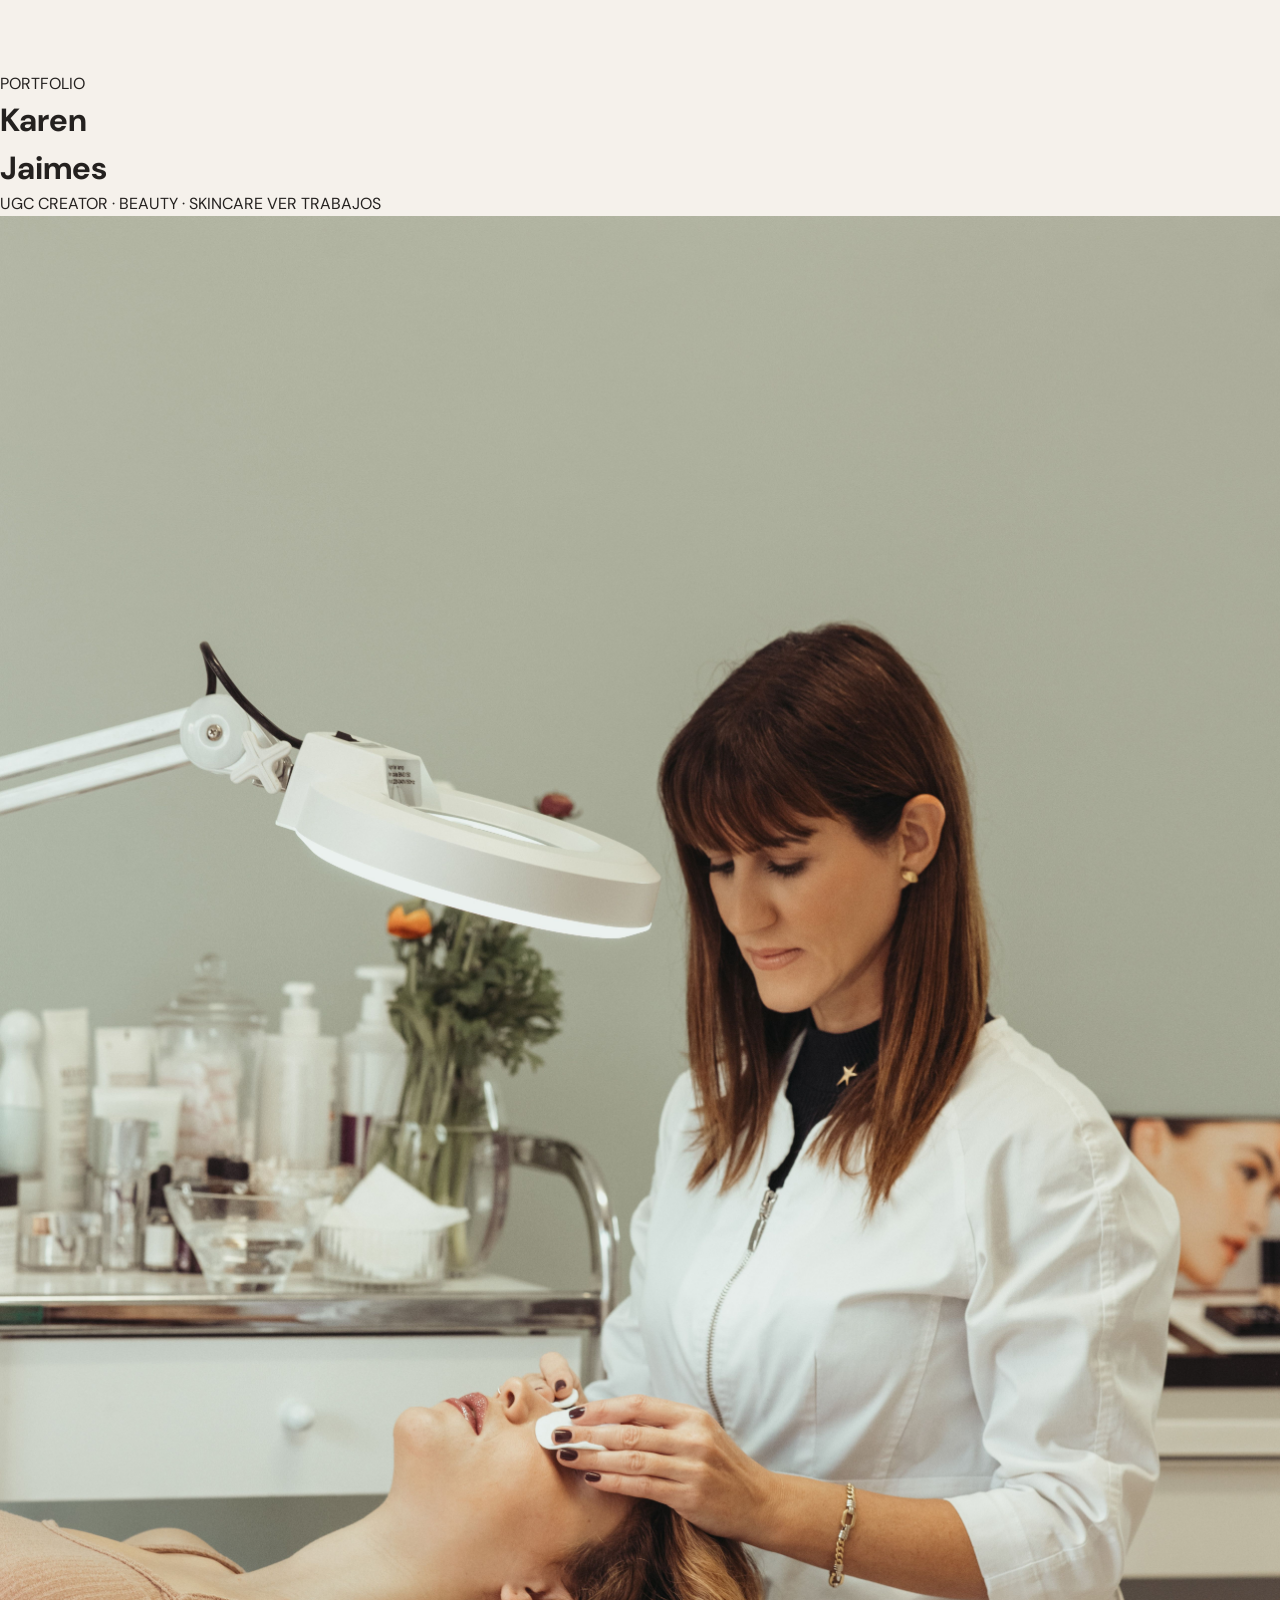
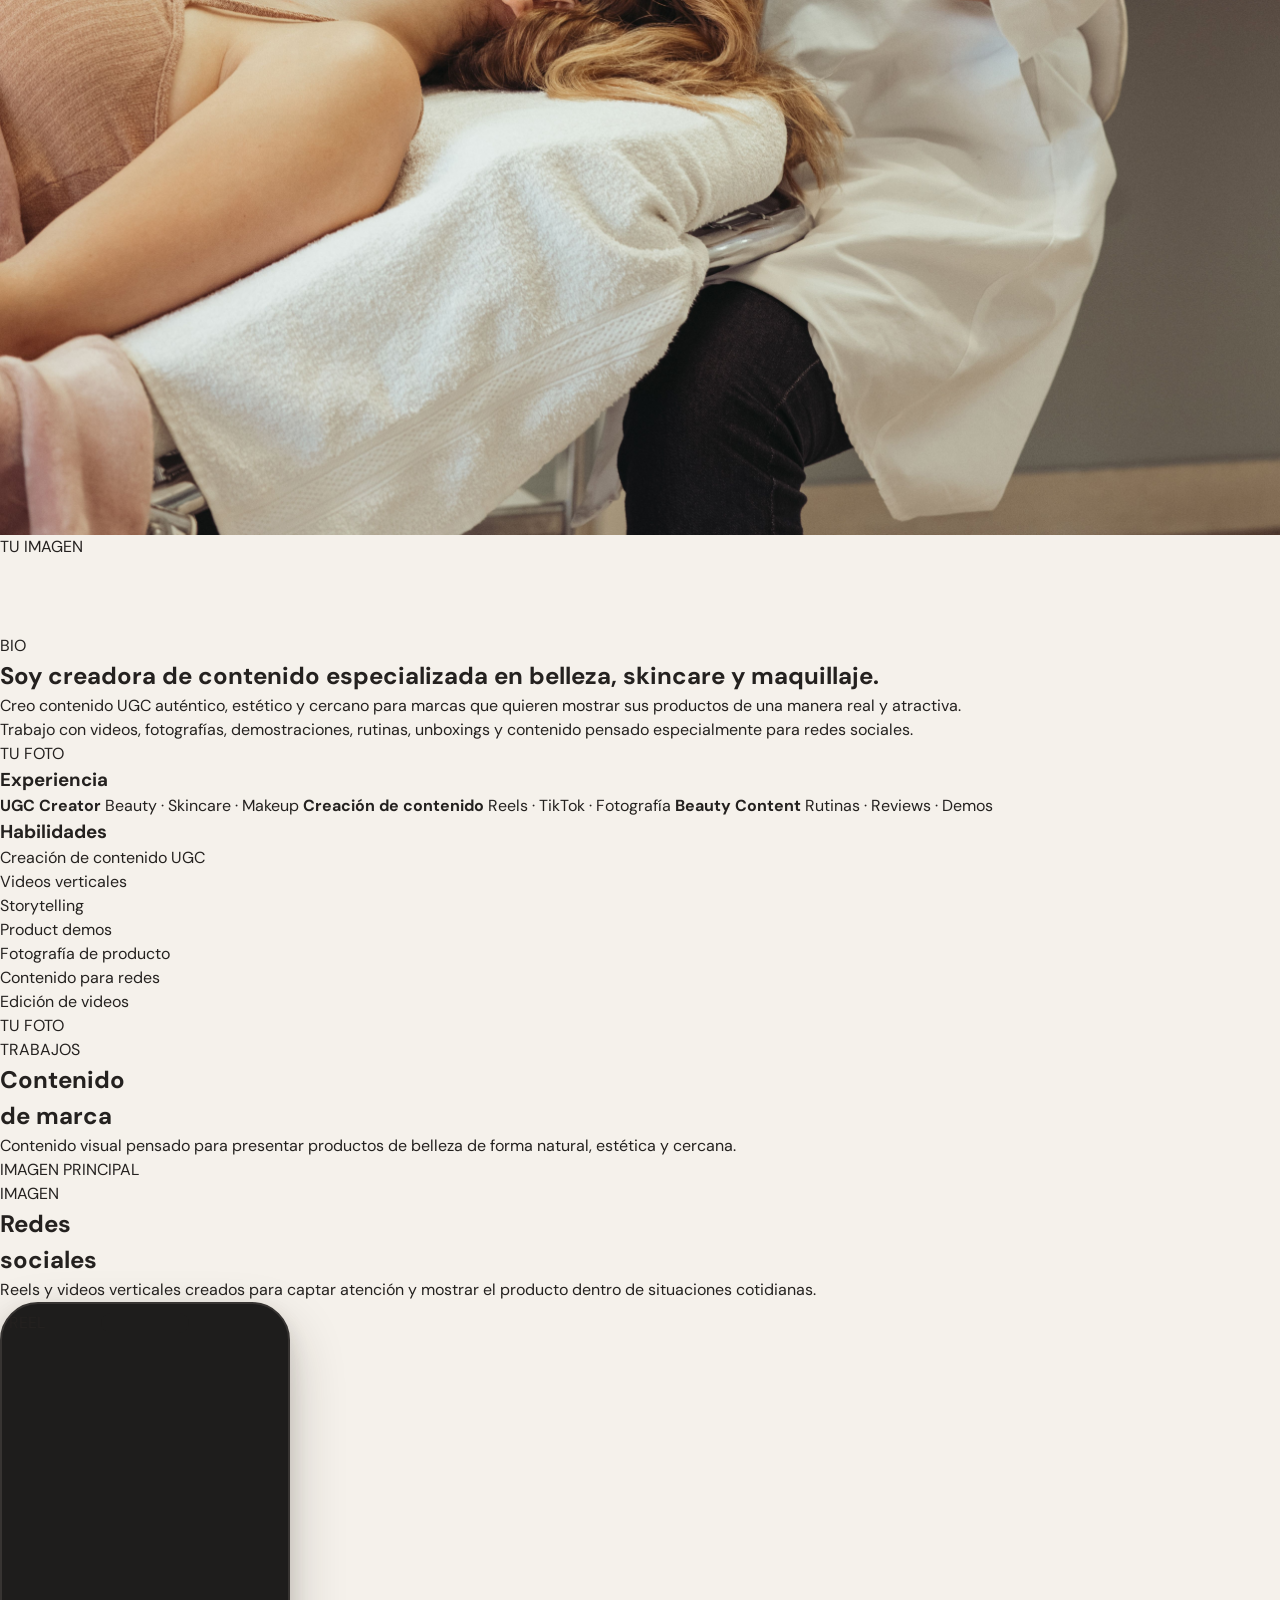
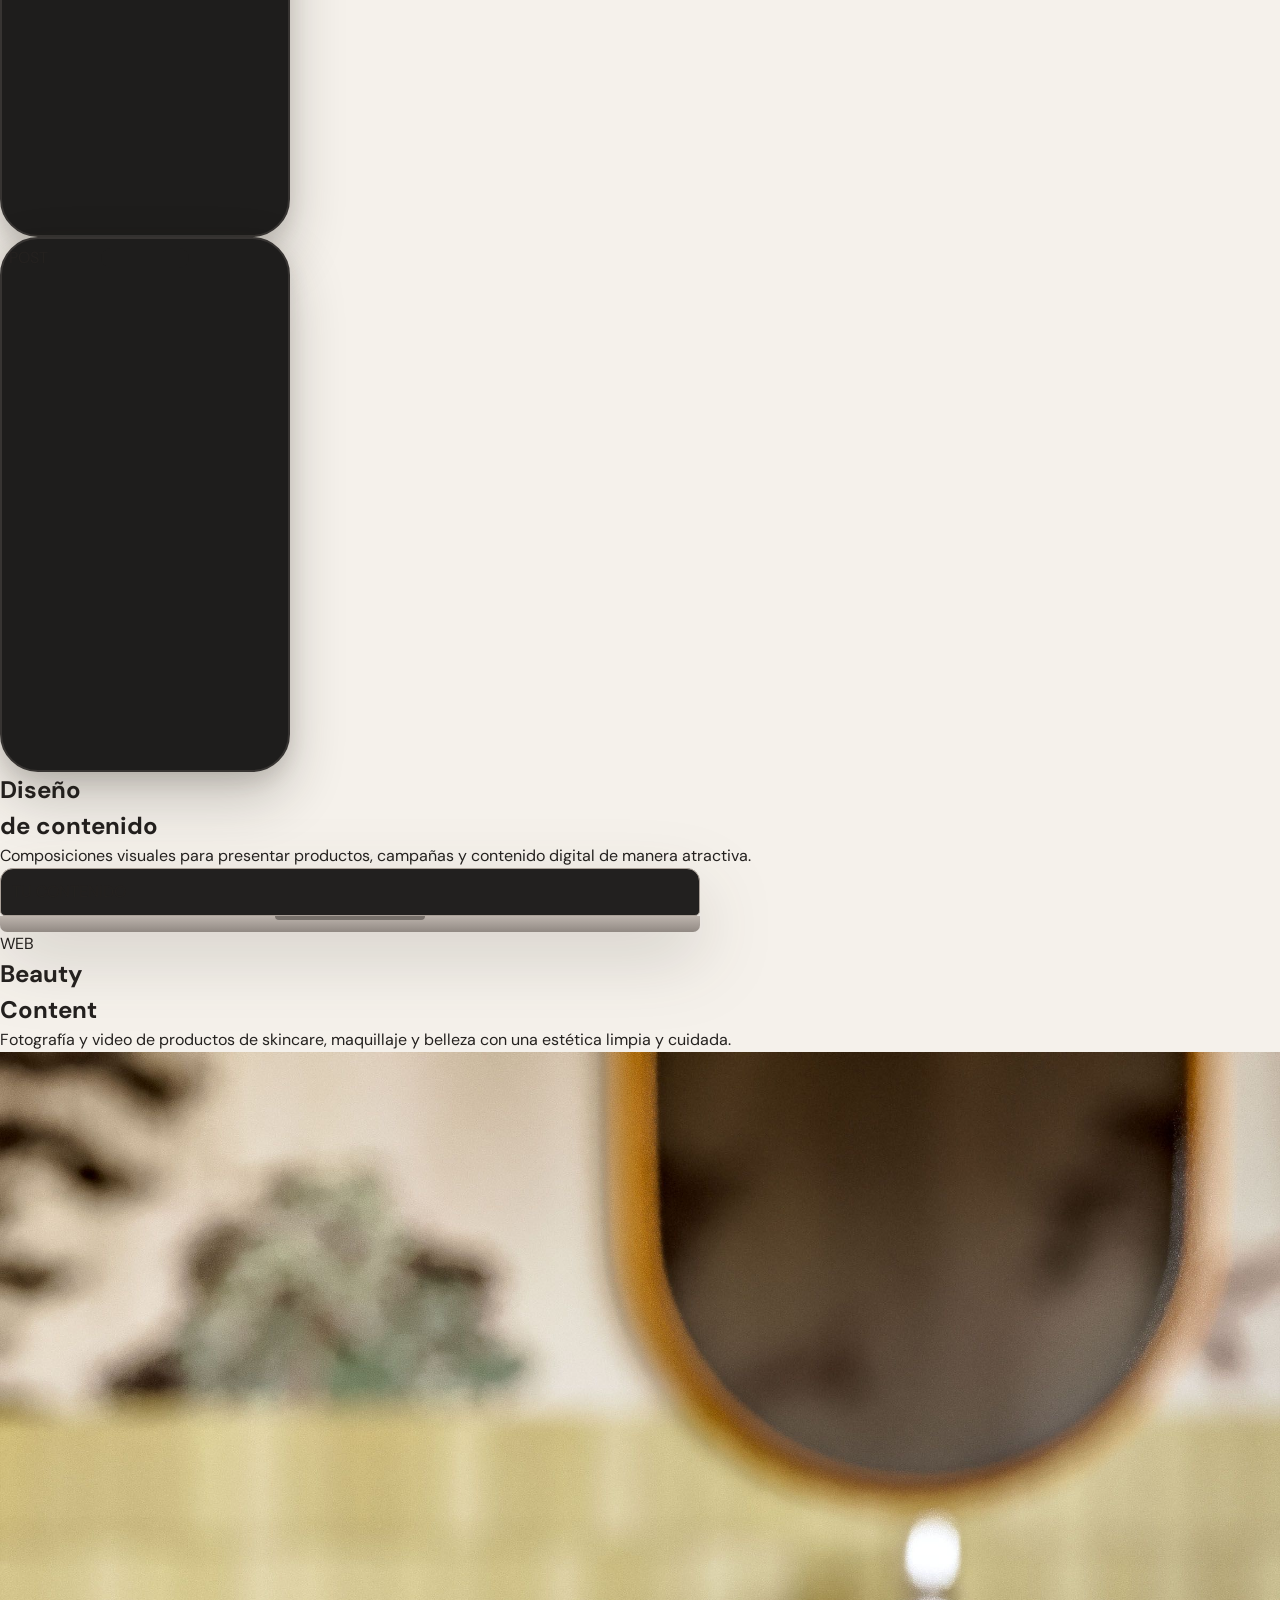
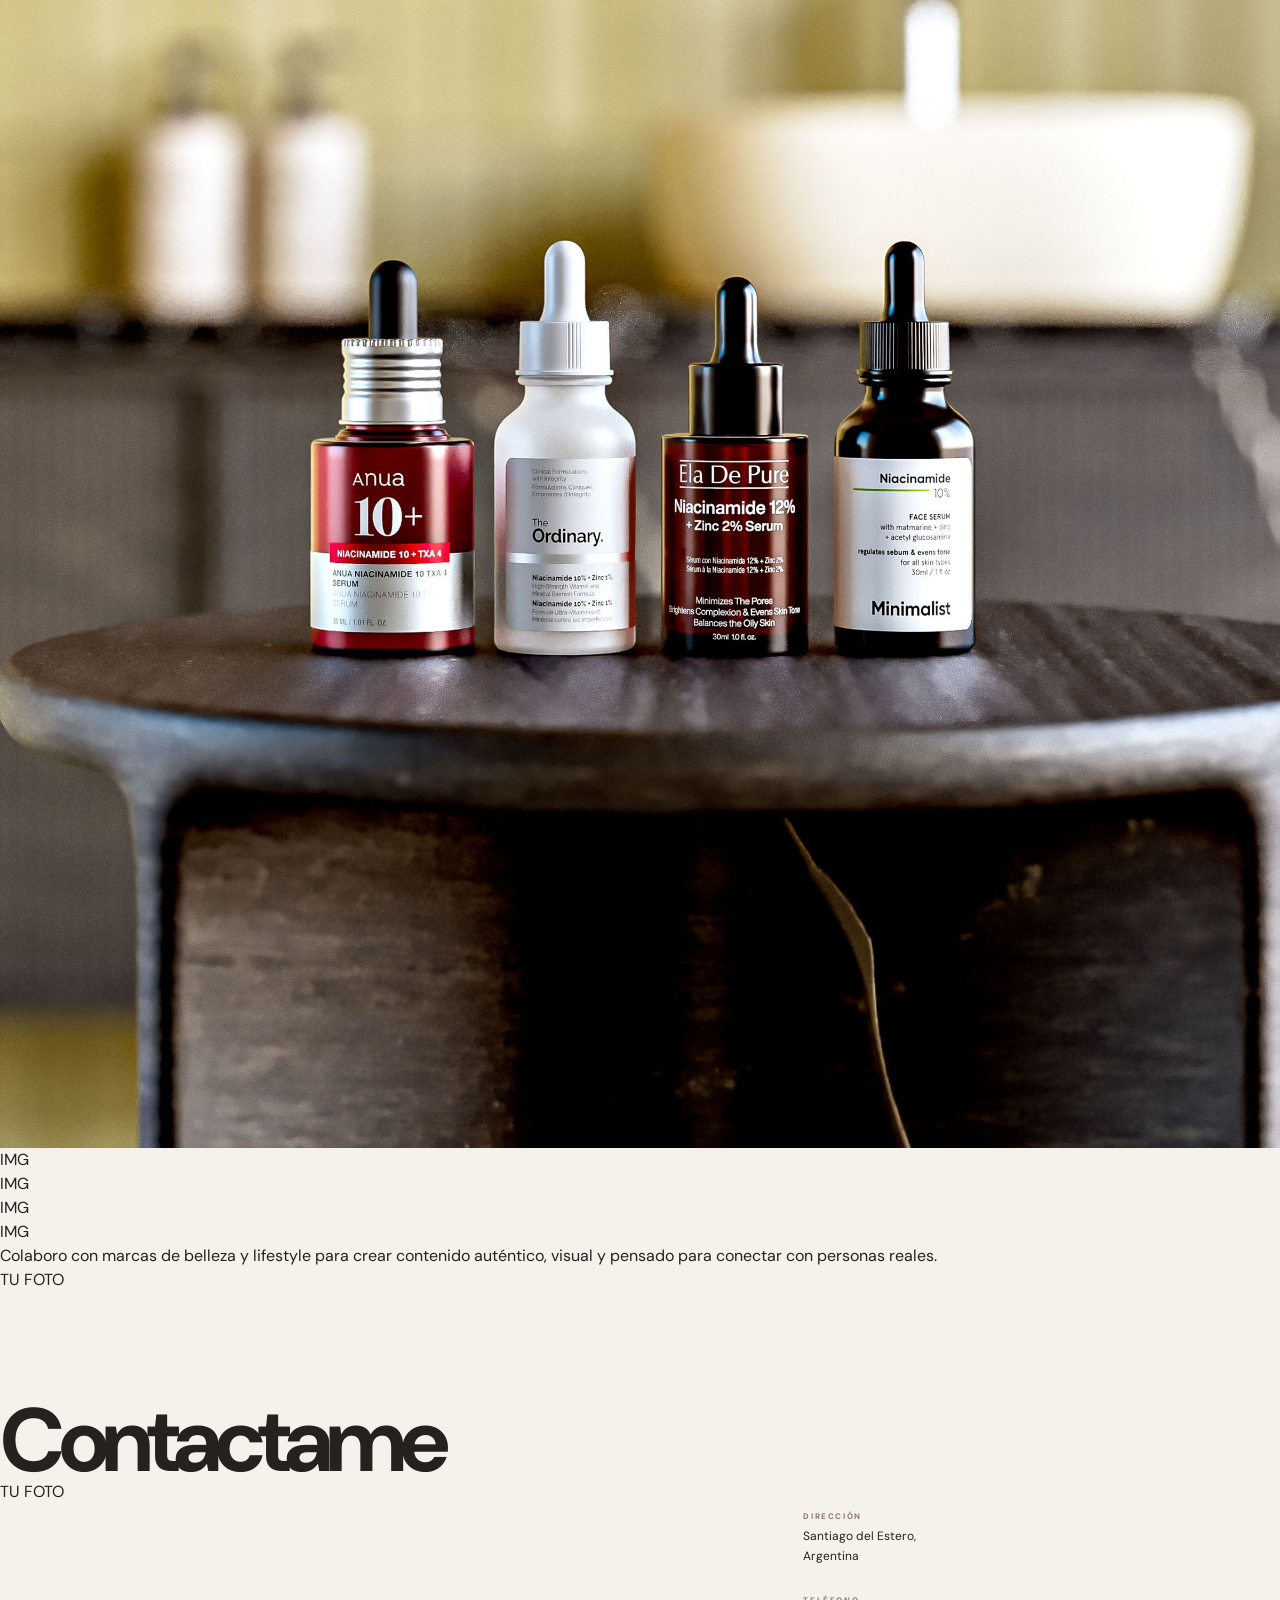
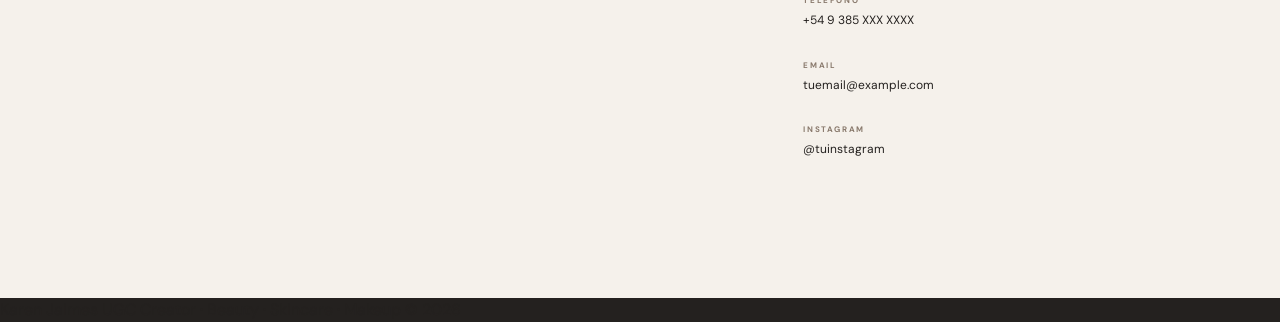
==== commit 122ad36d: "Update index.html" ====
--- a/index.html
+++ b/index.html
@@ -4,853 +4,627 @@
 <head>
   <meta charset="UTF-8">
 
-  <meta
-    name="viewport"
-    content="width=device-width, initial-scale=1.0"
-  >
+  <meta name="viewport" content="width=device-width, initial-scale=1.0">
 
   <meta
     name="description"
-    content="Karen Jaimes — UGC Creator especializada en belleza, skincare y maquillaje."
+    content="Karen Jaimes — UGC Creator especializada en Beauty, Skincare y Makeup."
   >
 
-  <meta
-    name="theme-color"
-    content="#f5f1eb"
+  <title>Karen Jaimes — UGC Creator</title>
+
+  <link rel="preconnect" href="https://fonts.googleapis.com">
+  <link rel="preconnect" href="https://fonts.gstatic.com" crossorigin>
+
+  <link
+    href="https://fonts.googleapis.com/css2?family=DM+Sans:wght@300;400;500&family=Playfair+Display:wght@400;500&display=swap"
+    rel="stylesheet"
   >
 
-  <title>Karen Jaimes — UGC Creator</title>
-
-  <link
-    rel="stylesheet"
-    href="style.css"
-  >
+  <link rel="stylesheet" href="style.css">
 </head>
 
 
 <body>
 
-<!-- =====================================================
-     HEADER
-===================================================== -->
-
-<header class="site-header">
-
-  <div class="container header-inner">
-
-    <a
-      class="brand"
-      href="#inicio"
-    >
-      Karen<br>
-      Jaimes
-    </a>
-
-
-    <nav>
-
-      <a href="#sobre-mi">
-        Sobre mí
-      </a>
-
-      <a href="#trabajos">
-        Trabajos
-      </a>
-
-      <a href="#servicios">
-        Servicios
-      </a>
-
-      <a href="#contacto">
-        Contacto
-      </a>
-
-    </nav>
-
-
-    <a
-      class="header-cta"
-      href="#contacto"
-    >
-      Trabajemos juntos
-    </a>
-
-  </div>
-
-</header>
-
-
-<!-- =====================================================
-     MAIN
-===================================================== -->
-
-<main id="inicio">
-
-
-<!-- =====================================================
-     HERO
-===================================================== -->
-
-<section class="hero">
-
-  <div class="container hero-grid">
-
-
-    <div class="hero-copy">
-
-      <p class="eyebrow">
-        PORTFOLIO · UGC CREATOR
-      </p>
-
-
-      <h1>
-        Contenido que<br>
-        <em>conecta.</em>
-      </h1>
-
-
-      <p class="intro">
-        Creo contenido UGC auténtico, estético y cercano
-        para marcas de belleza, skincare y maquillaje.
-      </p>
-
-
-      <a
-        class="text-link"
-        href="#trabajos"
-      >
-        Ver trabajos
-        <span>↗</span>
-      </a>
-
-    </div>
-
-
-    <div class="hero-visual">
-
-      <div class="browser-frame hero-browser">
-
-        <div class="browser-bar">
-
-          <span></span>
-          <span></span>
-          <span></span>
-
-          <small>
-            karenjaimes.com
-          </small>
-
-        </div>
-
+  <!-- ================= HEADER / HERO ================= -->
+
+  <header class="hero">
+
+    <div class="hero-content">
+
+      <div class="hero-left">
+
+        <p class="mini-title">PORTFOLIO</p>
+
+        <h1>
+          Karen<br>
+          Jaimes
+        </h1>
+
+        <div class="hero-bottom">
+
+          <span>
+            UGC CREATOR · BEAUTY · SKINCARE
+          </span>
+
+          <a href="#trabajos">
+            VER TRABAJOS
+          </a>
+
+        </div>
+
+      </div>
+
+
+      <div class="hero-image image-box">
 
         <img
           src="images/hero.jpg"
-          alt="Karen Jaimes — UGC Creator"
+          alt="Karen Jaimes UGC"
+          onerror="this.style.display='none'; this.parentElement.classList.add('empty-image')"
         >
 
+        <span class="placeholder">
+          TU IMAGEN
+        </span>
+
       </div>
 
     </div>
 
-  </div>
-
-</section>
-
-
-
-<!-- =====================================================
-     SOBRE MÍ
-===================================================== -->
-
-<section
-  class="intro-section"
-  id="sobre-mi"
->
-
-  <div class="container split">
-
-
-    <div>
-
-      <p class="eyebrow">
-        SOBRE MÍ
-      </p>
-
+  </header>
+
+
+
+  <main>
+
+
+    <!-- ================= SOBRE MI ================= -->
+
+    <section class="about section">
+
+      <div class="about-top">
+
+        <div class="section-label">
+          BIO
+        </div>
+
+
+        <div class="about-text">
+
+          <h2>
+            Soy creadora de contenido
+            especializada en belleza,
+            skincare y maquillaje.
+          </h2>
+
+          <p>
+            Creo contenido UGC auténtico, estético y
+            cercano para marcas que quieren mostrar sus
+            productos de una manera real y atractiva.
+          </p>
+
+          <p>
+            Trabajo con videos, fotografías, demostraciones,
+            rutinas, unboxings y contenido pensado
+            especialmente para redes sociales.
+          </p>
+
+        </div>
+
+      </div>
+
+
+      <div class="about-image image-box">
+
+        <img
+          src="images/about.jpg"
+          alt="Karen trabajando"
+          onerror="this.style.display='none'; this.parentElement.classList.add('empty-image')"
+        >
+
+        <span class="placeholder">
+          TU FOTO
+        </span>
+
+      </div>
+
+    </section>
+
+
+
+    <!-- ================= EXPERIENCIA ================= -->
+
+    <section class="experience section">
+
+      <div class="experience-grid">
+
+
+        <div>
+
+          <h3>
+            Experiencia
+          </h3>
+
+          <div class="small-text">
+
+            <strong>
+              UGC Creator
+            </strong>
+
+            <span>
+              Beauty · Skincare · Makeup
+            </span>
+
+            <strong>
+              Creación de contenido
+            </strong>
+
+            <span>
+              Reels · TikTok · Fotografía
+            </span>
+
+            <strong>
+              Beauty Content
+            </strong>
+
+            <span>
+              Rutinas · Reviews · Demos
+            </span>
+
+          </div>
+
+        </div>
+
+
+        <div>
+
+          <h3>
+            Habilidades
+          </h3>
+
+          <ul>
+            <li>Creación de contenido UGC</li>
+            <li>Videos verticales</li>
+            <li>Storytelling</li>
+            <li>Product demos</li>
+            <li>Fotografía de producto</li>
+            <li>Contenido para redes</li>
+            <li>Edición de videos</li>
+          </ul>
+
+        </div>
+
+
+        <div class="experience-photo image-box">
+
+          <img
+            src="images/work.jpg"
+            alt="Creación de contenido"
+            onerror="this.style.display='none'; this.parentElement.classList.add('empty-image')"
+          >
+
+          <span class="placeholder">
+            TU FOTO
+          </span>
+
+        </div>
+
+      </div>
+
+    </section>
+
+
+
+    <!-- ================= TRABAJOS ================= -->
+
+    <section
+      class="works section"
+      id="trabajos"
+    >
+
+      <div class="section-label">
+        TRABAJOS
+      </div>
+
+
+      <!-- TRABAJO 1 -->
+
+      <article class="work">
+
+        <div class="work-copy">
+
+          <h2>
+            Contenido<br>
+            de marca
+          </h2>
+
+          <p>
+            Contenido visual pensado para presentar
+            productos de belleza de forma natural,
+            estética y cercana.
+          </p>
+
+        </div>
+
+
+        <div class="work-visual brand-collage">
+
+          <div class="brand-main image-box">
+
+            <img
+              src="images/work-1.jpg"
+              alt="Contenido de marca"
+              onerror="this.style.display='none'; this.parentElement.classList.add('empty-image')"
+            >
+
+            <span class="placeholder">
+              IMAGEN PRINCIPAL
+            </span>
+
+          </div>
+
+
+          <div class="brand-small image-box">
+
+            <img
+              src="images/work-1-small.jpg"
+              alt="Contenido de belleza"
+              onerror="this.style.display='none'; this.parentElement.classList.add('empty-image')"
+            >
+
+            <span class="placeholder">
+              IMAGEN
+            </span>
+
+          </div>
+
+        </div>
+
+      </article>
+
+
+
+      <!-- TRABAJO 2 -->
+
+      <article class="work">
+
+        <div class="work-copy">
+
+          <h2>
+            Redes<br>
+            sociales
+          </h2>
+
+          <p>
+            Reels y videos verticales creados para
+            captar atención y mostrar el producto
+            dentro de situaciones cotidianas.
+          </p>
+
+        </div>
+
+
+        <div class="work-visual phones">
+
+          <div class="phone">
+
+            <div class="phone-screen image-box">
+
+              <img
+                src="images/phone-1.jpg"
+                alt="Contenido UGC para redes"
+                onerror="this.style.display='none'; this.parentElement.classList.add('empty-image')"
+              >
+
+              <span class="placeholder">
+                REEL
+              </span>
+
+            </div>
+
+          </div>
+
+
+          <div class="phone">
+
+            <div class="phone-screen image-box">
+
+              <img
+                src="images/phone-2.jpg"
+                alt="Contenido para Instagram"
+                onerror="this.style.display='none'; this.parentElement.classList.add('empty-image')"
+              >
+
+              <span class="placeholder">
+                POST
+              </span>
+
+            </div>
+
+          </div>
+
+        </div>
+
+      </article>
+
+
+
+      <!-- TRABAJO 3 -->
+
+      <article class="work">
+
+        <div class="work-copy">
+
+          <h2>
+            Diseño<br>
+            de contenido
+          </h2>
+
+          <p>
+            Composiciones visuales para presentar
+            productos, campañas y contenido digital
+            de manera atractiva.
+          </p>
+
+        </div>
+
+
+        <div class="work-visual devices">
+
+          <div class="laptop">
+
+            <div class="laptop-screen image-box">
+
+              <img
+                src="images/laptop.jpg"
+                alt="Contenido web"
+                onerror="this.style.display='none'; this.parentElement.classList.add('empty-image')"
+              >
+
+              <span class="placeholder">
+                TU CONTENIDO
+              </span>
+
+            </div>
+
+            <div class="laptop-base"></div>
+
+          </div>
+
+
+          <div class="website-preview image-box">
+
+            <img
+              src="images/web.jpg"
+              alt="Diseño de contenido"
+              onerror="this.style.display='none'; this.parentElement.classList.add('empty-image')"
+            >
+
+            <span class="placeholder">
+              WEB
+            </span>
+
+          </div>
+
+        </div>
+
+      </article>
+
+
+
+      <!-- TRABAJO 4 -->
+
+      <article class="work">
+
+        <div class="work-copy">
+
+          <h2>
+            Beauty<br>
+            Content
+          </h2>
+
+          <p>
+            Fotografía y video de productos de
+            skincare, maquillaje y belleza con una
+            estética limpia y cuidada.
+          </p>
+
+        </div>
+
+
+        <div class="work-visual beauty-grid">
+
+          <div class="beauty-item image-box">
+            <img
+              src="images/beauty-1.jpg"
+              alt="Beauty content"
+              onerror="this.style.display='none'; this.parentElement.classList.add('empty-image')"
+            >
+            <span class="placeholder">IMG</span>
+          </div>
+
+          <div class="beauty-item image-box">
+            <img
+              src="images/beauty-2.jpg"
+              alt="Skincare content"
+              onerror="this.style.display='none'; this.parentElement.classList.add('empty-image')"
+            >
+            <span class="placeholder">IMG</span>
+          </div>
+
+          <div class="beauty-item image-box">
+            <img
+              src="images/beauty-3.jpg"
+              alt="Makeup content"
+              onerror="this.style.display='none'; this.parentElement.classList.add('empty-image')"
+            >
+            <span class="placeholder">IMG</span>
+          </div>
+
+          <div class="beauty-item image-box">
+            <img
+              src="images/beauty-4.jpg"
+              alt="UGC content"
+              onerror="this.style.display='none'; this.parentElement.classList.add('empty-image')"
+            >
+            <span class="placeholder">IMG</span>
+          </div>
+
+        </div>
+
+      </article>
+
+
+    </section>
+
+
+
+    <!-- ================= FRASE FINAL ================= -->
+
+    <section class="statement">
+
+      <div class="statement-text">
+
+        <p>
+          Colaboro con marcas de belleza y
+          lifestyle para crear contenido
+          auténtico, visual y pensado para
+          conectar con personas reales.
+        </p>
+
+      </div>
+
+
+      <div class="statement-image image-box">
+
+        <img
+          src="images/collaboration.jpg"
+          alt="Karen creando contenido"
+          onerror="this.style.display='none'; this.parentElement.classList.add('empty-image')"
+        >
+
+        <span class="placeholder">
+          TU FOTO
+        </span>
+
+      </div>
+
+    </section>
+
+
+
+    <!-- ================= CONTACTO ================= -->
+
+    <section
+      class="contact section"
+      id="contacto"
+    >
 
       <h2>
-        Una mirada natural<br>
-        para contar historias.
+        Contactame
       </h2>
 
-    </div>
-
-
-    <div class="body-copy">
-
-      <p class="lead">
-        Soy Karen Jaimes, creadora de contenido enfocada
-        en belleza, skincare y productos de uso cotidiano.
-      </p>
-
-
-      <p>
-        Me gusta mostrar los productos de una manera real,
-        cuidada y visual, para que la audiencia pueda
-        imaginar cómo se sienten y cómo forman parte
-        de una rutina.
-      </p>
-
-
-      <div class="mini-info">
-
-
-        <div>
-
-          <strong>
-            BASE
-          </strong>
-
-          <span>
-            Santiago del Estero, Argentina
+
+      <div class="contact-grid">
+
+        <div class="contact-image image-box">
+
+          <img
+            src="images/contact.jpg"
+            alt="Karen Jaimes"
+            onerror="this.style.display='none'; this.parentElement.classList.add('empty-image')"
+          >
+
+          <span class="placeholder">
+            TU FOTO
           </span>
 
         </div>
 
 
-        <div>
-
-          <strong>
-            FOCUS
-          </strong>
-
-          <span>
-            Beauty · Skincare · Makeup
-          </span>
-
-        </div>
-
-
-      </div>
-
-    </div>
-
-  </div>
-
-</section>
-
-
-
-<!-- =====================================================
-     TRABAJOS
-===================================================== -->
-
-<section
-  class="work-intro"
-  id="trabajos"
->
-
-  <div class="container">
-
-    <p class="eyebrow">
-      TRABAJOS SELECCIONADOS
-    </p>
-
-
-    <h2>
-      Ideas pensadas para<br>
-      <em>verse y sentirse reales.</em>
-    </h2>
-
-  </div>
-
-</section>
-
-
-
-<!-- =====================================================
-     SKINCARE — PRODUCT REVIEW
-===================================================== -->
-
-<section class="project project-light">
-
-  <div class="container project-grid">
-
-
-    <div class="project-copy">
-
-      <p class="project-tag">
-        SKINCARE
-      </p>
-
-
-      <h3>
-        Product<br>
-        <em>Review</em>
-      </h3>
-
-
-      <p>
-        Contenido cercano para presentar un producto,
-        destacar sus beneficios y generar confianza
-        desde una experiencia cotidiana.
-      </p>
-
-
-      <span class="project-type">
-        REEL · UGC · PRODUCT FOCUS
-      </span>
-
-    </div>
-
-
-    <div class="device-area">
-
-      <div class="phone phone-large">
-
-        <div class="device-speaker"></div>
-
-        <img
-          src="images/skincare-1.jpg"
-          alt="Contenido UGC de skincare"
-        >
-
-      </div>
-
-    </div>
-
-  </div>
-
-</section>
-
-
-
-<!-- =====================================================
-     SKINCARE — DAILY ROUTINE
-===================================================== -->
-
-<section class="project project-beige">
-
-  <div class="container project-grid reverse">
-
-
-    <div class="device-area">
-
-      <div class="laptop">
-
-        <div class="laptop-screen">
-
-          <div class="screen-bar"></div>
-
-          <img
-            src="images/skincare-2.jpg"
-            alt="Rutina de skincare"
-          >
-
-        </div>
-
-
-        <div class="laptop-base"></div>
-
-      </div>
-
-    </div>
-
-
-    <div class="project-copy">
-
-      <p class="project-tag">
-        SKINCARE
-      </p>
-
-
-      <h3>
-        Daily<br>
-        <em>Routine</em>
-      </h3>
-
-
-      <p>
-        Una propuesta visual que integra el producto
-        dentro de una rutina real y transmite una
-        sensación limpia, cálida y aspiracional.
-      </p>
-
-
-      <span class="project-type">
-        ROUTINE · STORYTELLING · BEAUTY
-      </span>
-
-    </div>
-
-  </div>
-
-</section>
-
-
-
-<!-- =====================================================
-     MAKEUP — TUTORIAL
-===================================================== -->
-
-<section class="project project-light">
-
-  <div class="container project-grid">
-
-
-    <div class="project-copy">
-
-      <p class="project-tag">
-        MAKEUP
-      </p>
-
-
-      <h3>
-        Makeup<br>
-        <em>Tutorial</em>
-      </h3>
-
-
-      <p>
-        Contenido dinámico pensado para mostrar
-        aplicación, textura y resultado sin perder
-        naturalidad.
-      </p>
-
-
-      <span class="project-type">
-        TUTORIAL · REELS · SOCIAL
-      </span>
-
-    </div>
-
-
-    <div class="device-area">
-
-      <div class="phone phone-medium">
-
-        <div class="device-speaker"></div>
-
-        <img
-          src="images/makeup-1.jpg"
-          alt="Tutorial de maquillaje UGC"
-        >
-
-      </div>
-
-    </div>
-
-  </div>
-
-</section>
-
-
-
-<!-- =====================================================
-     MAKEUP — PRODUCT DEMO
-===================================================== -->
-
-<section class="project project-beige">
-
-  <div class="container project-grid reverse">
-
-
-    <div class="device-area desktop-scene">
-
-      <div class="monitor">
-
-        <div class="monitor-screen">
-
-          <img
-            src="images/makeup-2.jpg"
-            alt="Demostración de producto de maquillaje"
-          >
-
-        </div>
-
-
-        <div class="monitor-stand"></div>
-
-      </div>
-
-    </div>
-
-
-    <div class="project-copy">
-
-      <p class="project-tag">
-        MAKEUP
-      </p>
-
-
-      <h3>
-        Product<br>
-        <em>Demo</em>
-      </h3>
-
-
-      <p>
-        Una demostración clara y visual para enseñar
-        cómo se utiliza un producto y convertir sus
-        características en contenido atractivo.
-      </p>
-
-
-      <span class="project-type">
-        DEMO · PRODUCT · UGC
-      </span>
-
-    </div>
-
-  </div>
-
-</section>
-
-
-
-<!-- =====================================================
-     BEAUTY — UNBOXING
-===================================================== -->
-
-<section class="project project-light">
-
-  <div class="container project-grid">
-
-
-    <div class="project-copy">
-
-      <p class="project-tag">
-        BEAUTY
-      </p>
-
-
-      <h3>
-        Unboxing &<br>
-        <em>First Impression</em>
-      </h3>
-
-
-      <p>
-        El momento de descubrir un producto convertido
-        en una pieza espontánea, visual y pensada para redes.
-      </p>
-
-
-      <span class="project-type">
-        UNBOXING · FIRST IMPRESSION
-      </span>
-
-    </div>
-
-
-    <div class="device-area">
-
-      <div class="phone phone-medium">
-
-        <div class="device-speaker"></div>
-
-        <img
-          src="images/beauty-1.jpg"
-          alt="Unboxing de producto de belleza"
-        >
-
-      </div>
-
-    </div>
-
-  </div>
-
-</section>
-
-
-
-<!-- =====================================================
-     SERVICIOS
-===================================================== -->
-
-<section
-  class="services"
-  id="servicios"
->
-
-  <div class="container">
-
-
-    <div class="services-head">
-
-
-      <div>
-
-        <p class="eyebrow">
-          SERVICIOS
-        </p>
-
-
-        <h2>
-          Contenido que<br>
-          <em>trabaja para tu marca.</em>
-        </h2>
-
-      </div>
-
-
-      <p>
-        Creo piezas visuales listas para comunicar
-        productos de forma natural y atractiva.
-      </p>
-
-
-    </div>
-
-
-
-    <div class="service-list">
-
-
-      <div>
-
-        <span></span>
-
-        <h3>
-          UGC Videos
-        </h3>
-
-        <p>
-          Reels, TikToks y videos verticales.
-        </p>
-
-      </div>
-
-
-      <div>
-
-        <span></span>
-
-        <h3>
-          Product Demos
-        </h3>
-
-        <p>
-          Aplicación, textura, uso y resultado.
-        </p>
-
-      </div>
-
-
-      <div>
-
-        <span></span>
-
-        <h3>
-          Skincare
-        </h3>
-
-        <p>
-          Rutinas y contenido de cuidado de la piel.
-        </p>
-
-      </div>
-
-
-      <div>
-
-        <span></span>
-
-        <h3>
-          Makeup
-        </h3>
-
-        <p>
-          Tutoriales, demos y primeras impresiones.
-        </p>
-
-      </div>
-
-
-    </div>
-
-  </div>
-
-</section>
-
-
-
-<!-- =====================================================
-     COLABORACIONES
-===================================================== -->
-
-<section class="closing">
-
-  <div class="container closing-grid">
-
-
-    <div>
-
-      <p class="eyebrow">
-        COLABORACIONES
-      </p>
-
-
-      <h2>
-        Hagamos que tu producto<br>
-        <em>se vea increíble.</em>
-      </h2>
-
-    </div>
-
-
-    <div>
-
-      <p>
-        Si buscás contenido auténtico, estético y pensado
-        para conectar con personas reales, me encantaría
-        conocer tu marca y tu proyecto.
-      </p>
-
-
-      <a
-        class="text-link"
-        href="#contacto"
-      >
-        Hablemos
-        <span>↗</span>
-      </a>
-
-    </div>
-
-
-  </div>
-
-</section>
-
-
-
-<!-- =====================================================
-     CONTACTO
-===================================================== -->
-
-<section
-  class="contact"
-  id="contacto"
->
-
-  <div class="container contact-grid">
-
-
-    <div>
-
-      <p class="eyebrow">
-        CONTACTO
-      </p>
-
-
-      <h2>
-        ¿Creamos<br>
-        <em>algo juntas?</em>
-      </h2>
-
-    </div>
-
-
-    <div class="contact-info">
-
-
-      <p>
-
-        <strong>
-          EMAIL
-        </strong>
-
-        <br>
-
-        <a href="mailto:tuemail@example.com">
-          tuemail@example.com
-        </a>
-
-      </p>
-
-
-      <p>
-
-        <strong>
-          INSTAGRAM
-        </strong>
-
-        <br>
-
-        <a
-          href="#"
-          target="_blank"
-          rel="noopener"
-        >
-          @tuinstagram
-        </a>
-
-      </p>
-
-
-      <p>
-
-        <strong>
-          UBICACIÓN
-        </strong>
-
-        <br>
-
-        Santiago del Estero, Argentina
-
-      </p>
-
-
-    </div>
-
-  </div>
-
-</section>
-
-
-</main>
-
-
-
-<!-- =====================================================
-     FOOTER
-===================================================== -->
-
-<footer>
-
-  <div class="container footer-inner">
+        <div class="contact-info">
+
+          <div>
+            <strong>
+              DIRECCIÓN
+            </strong>
+
+            <p>
+              Santiago del Estero,<br>
+              Argentina
+            </p>
+          </div>
+
+
+          <div>
+            <strong>
+              TELÉFONO
+            </strong>
+
+            <p>
+              +54 9 385 XXX XXXX
+            </p>
+          </div>
+
+
+          <div>
+            <strong>
+              EMAIL
+            </strong>
+
+            <p>
+              tuemail@example.com
+            </p>
+          </div>
+
+
+          <div>
+            <strong>
+              INSTAGRAM
+            </strong>
+
+            <p>
+              @tuinstagram
+            </p>
+          </div>
+
+        </div>
+
+      </div>
+
+    </section>
+
+
+  </main>
+
+
+
+  <!-- ================= FOOTER ================= -->
+
+  <footer>
 
     <span>
       Karen Jaimes
     </span>
 
-
     <span>
       UGC Creator · Beauty · Skincare · Makeup
     </span>
 
-
     <span>
       © <span id="year"></span>
     </span>
 
-  </div>
-
-</footer>
-
-
-
-<!-- =====================================================
-     JAVASCRIPT
-===================================================== -->
-
-<script>
-
-  document.getElementById("year").textContent =
-    new Date().getFullYear();
-
-</script>
-
+  </footer>
+
+
+  <script>
+    document.getElementById("year").textContent =
+      new Date().getFullYear();
+  </script>
 
 </body>
+
 </html>
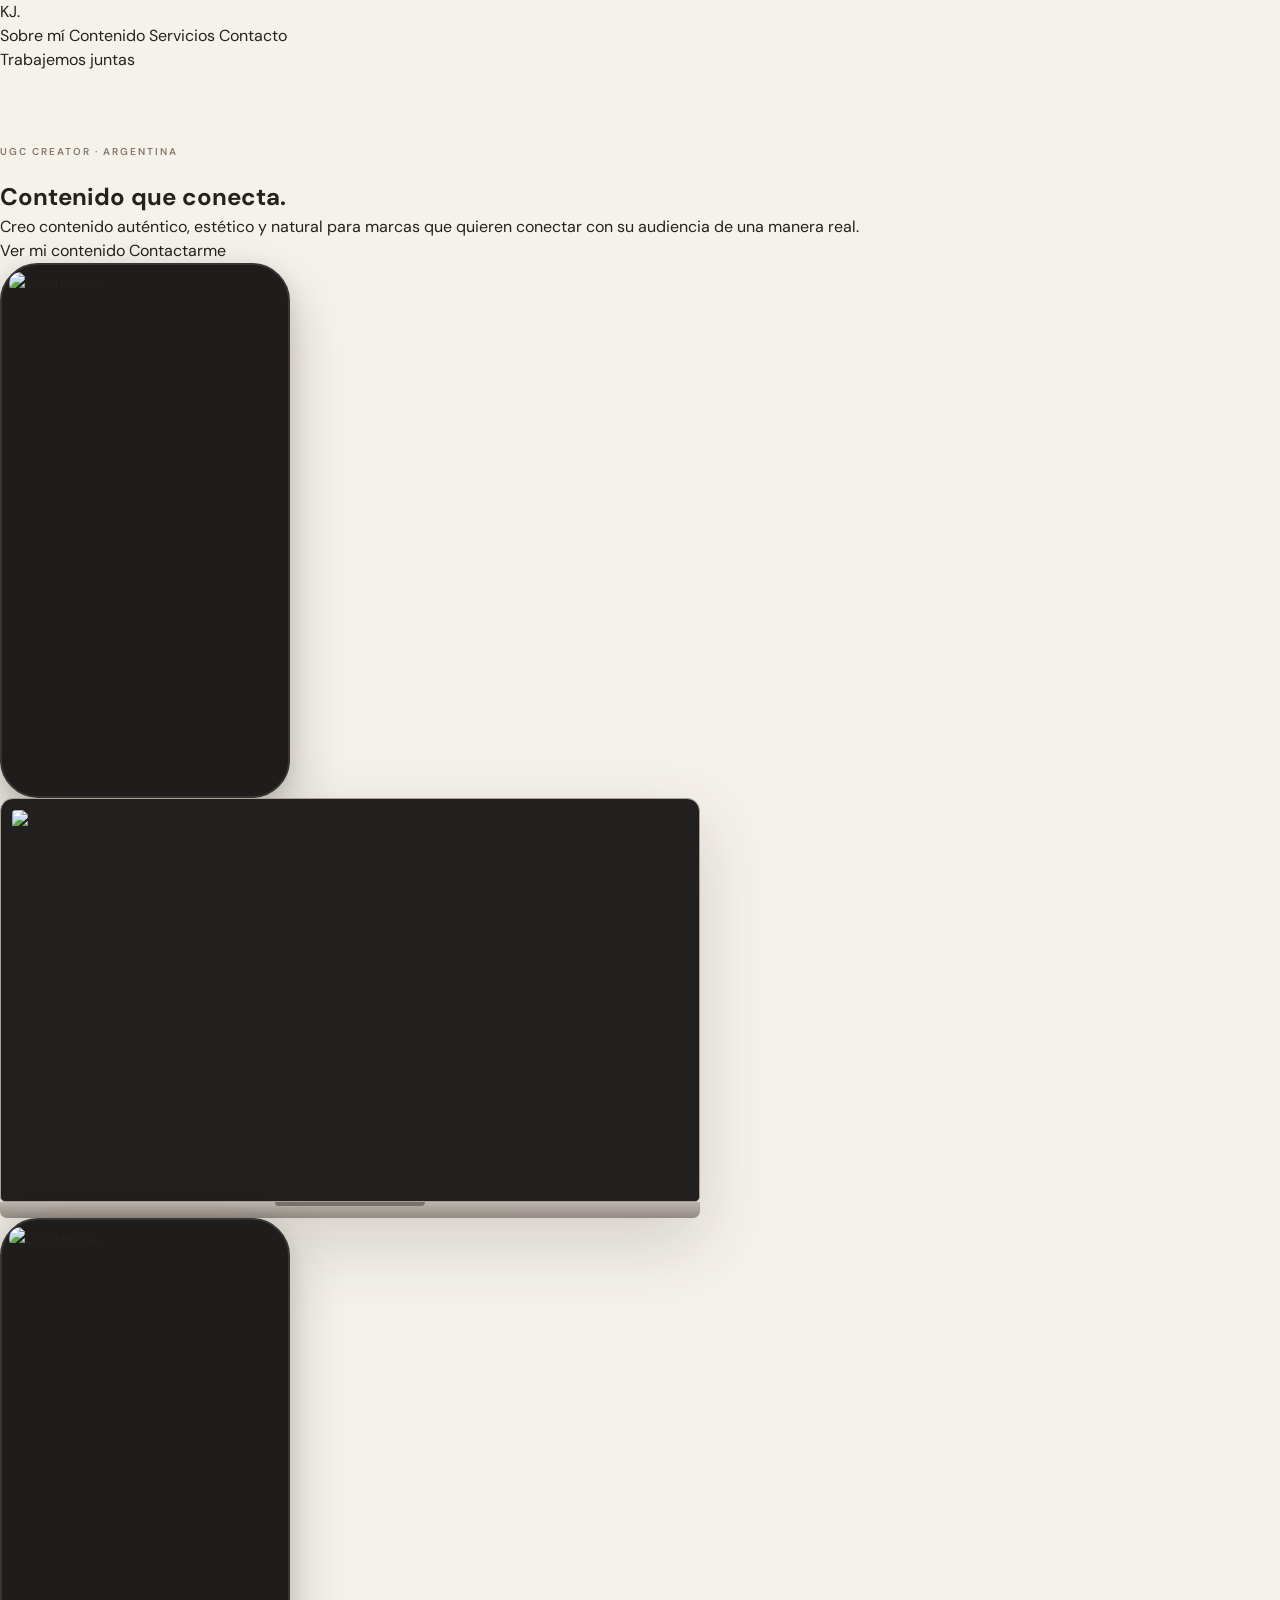
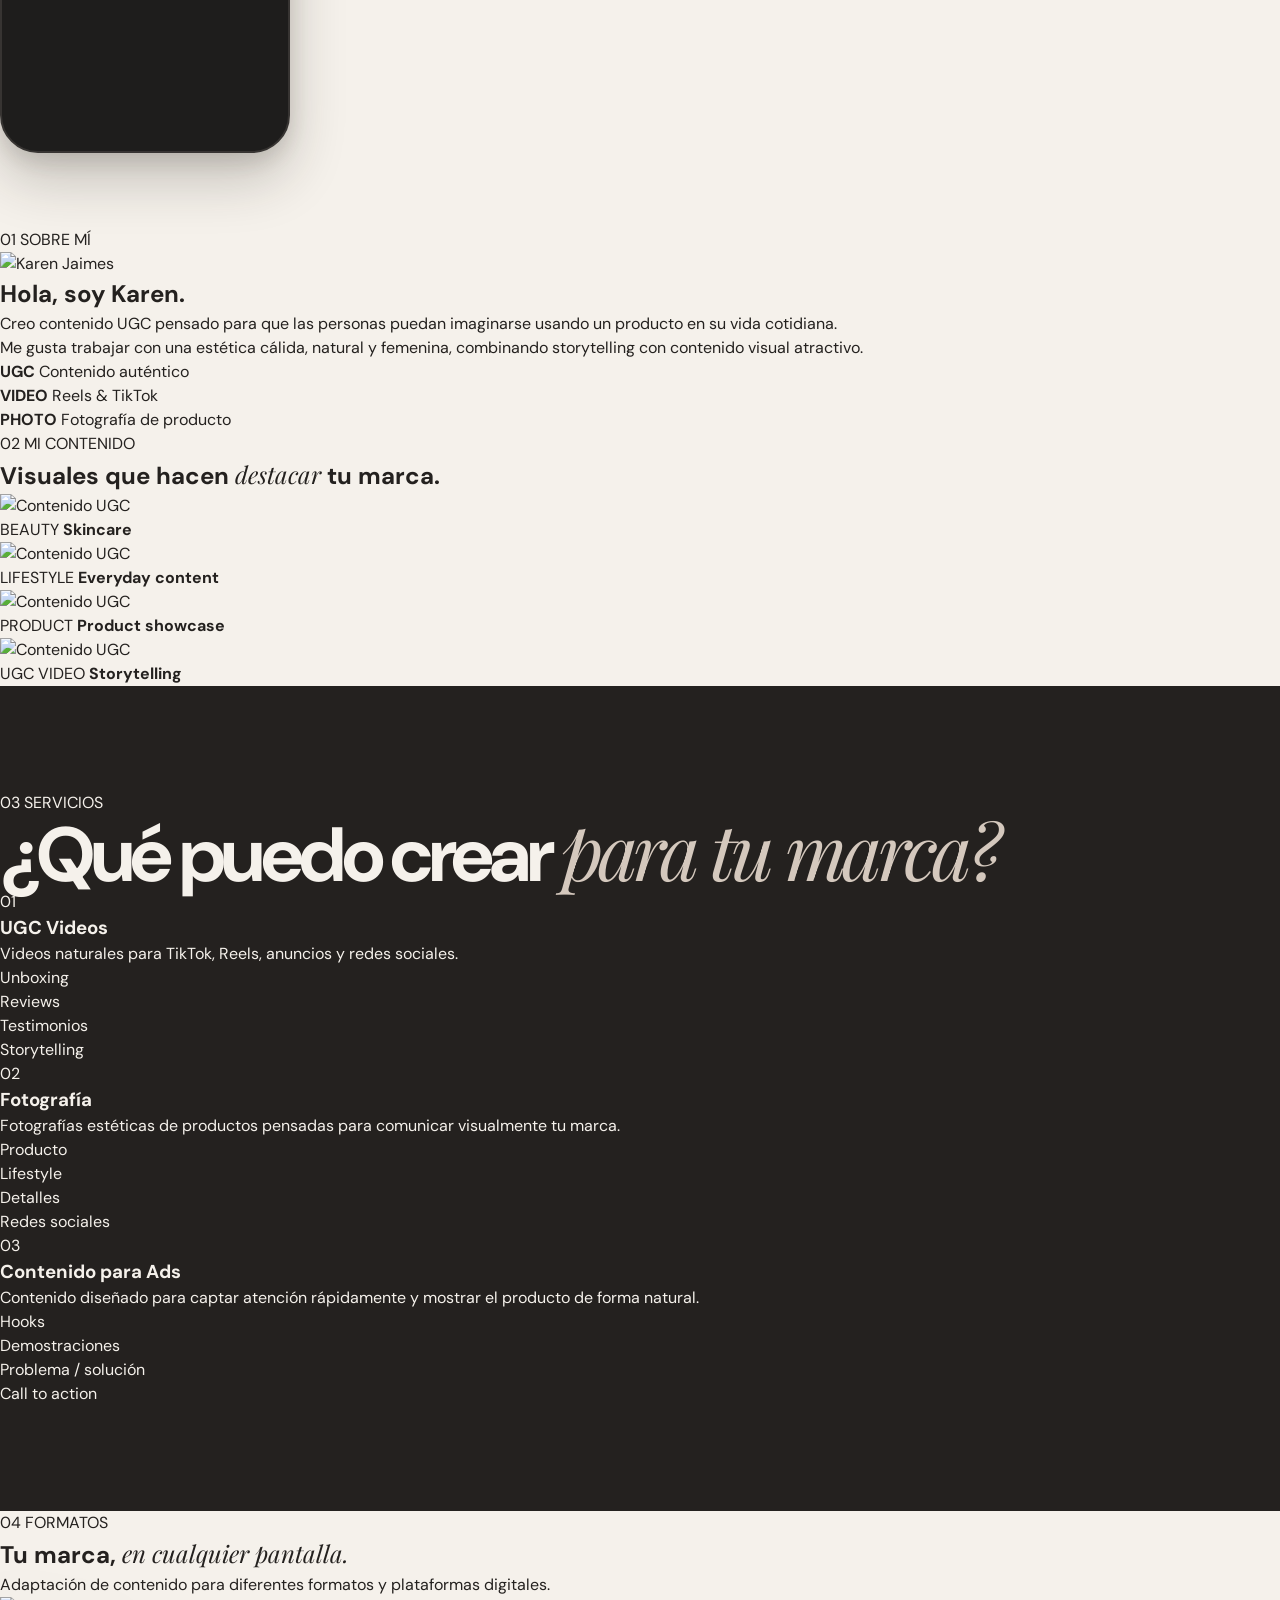
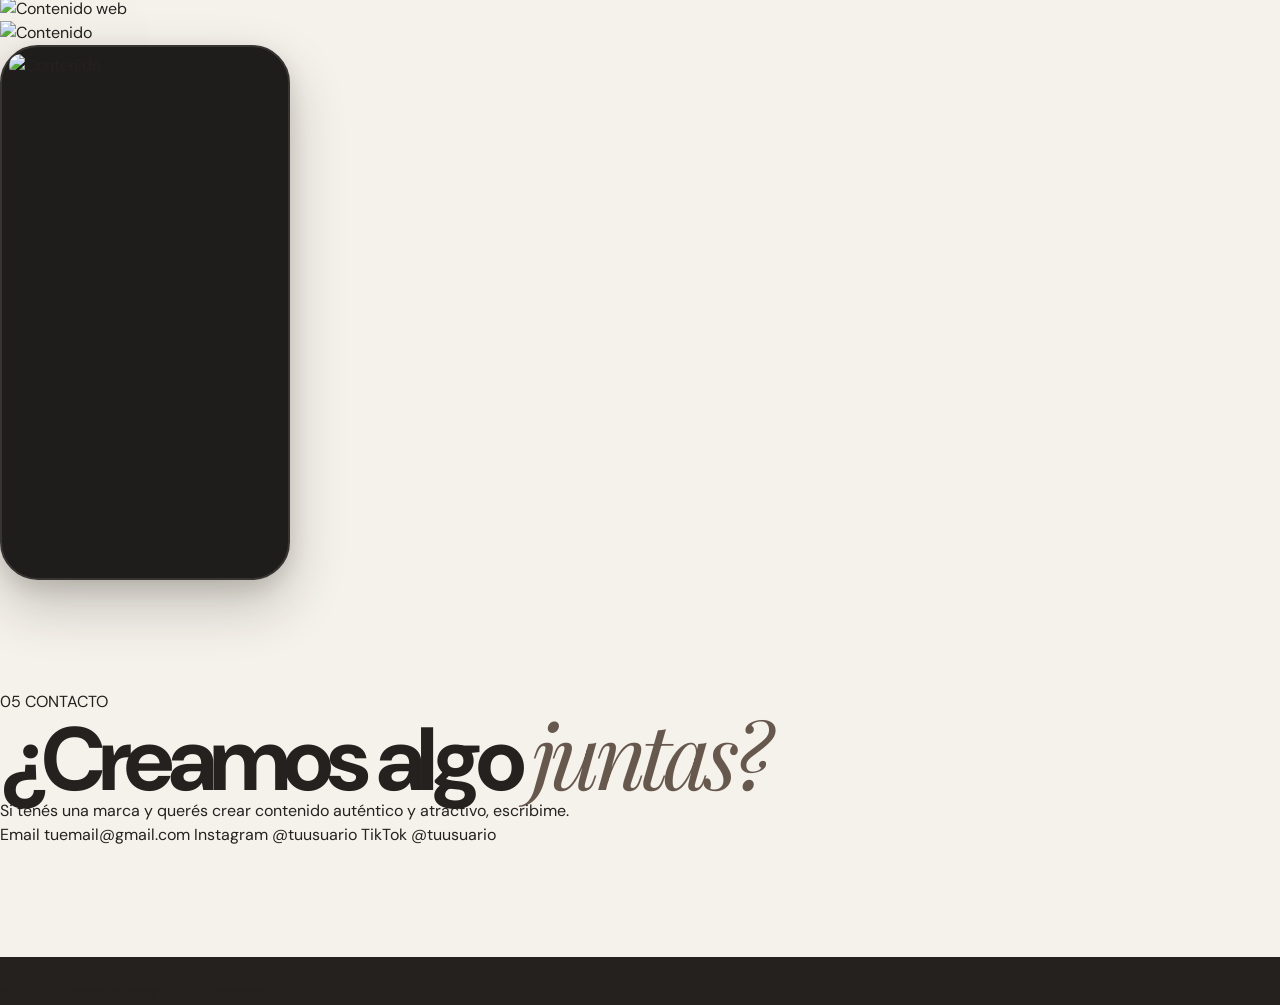
==== commit b3b2e791: "Update index.html" ====
--- a/index.html
+++ b/index.html
@@ -1,630 +1,490 @@
 <!DOCTYPE html>
 <html lang="es">
-
 <head>
   <meta charset="UTF-8">
-
   <meta name="viewport" content="width=device-width, initial-scale=1.0">
 
-  <meta
-    name="description"
-    content="Karen Jaimes — UGC Creator especializada en Beauty, Skincare y Makeup."
-  >
-
-  <title>Karen Jaimes — UGC Creator</title>
+  <title>Karen Jaimes | UGC Creator</title>
 
   <link rel="preconnect" href="https://fonts.googleapis.com">
   <link rel="preconnect" href="https://fonts.gstatic.com" crossorigin>
-
-  <link
-    href="https://fonts.googleapis.com/css2?family=DM+Sans:wght@300;400;500&family=Playfair+Display:wght@400;500&display=swap"
-    rel="stylesheet"
-  >
+  <link href="https://fonts.googleapis.com/css2?family=DM+Sans:wght@400;500;600;700&family=Playfair+Display:wght@500;600&display=swap" rel="stylesheet">
 
   <link rel="stylesheet" href="style.css">
 </head>
 
-
 <body>
 
-  <!-- ================= HEADER / HERO ================= -->
-
-  <header class="hero">
-
-    <div class="hero-content">
-
-      <div class="hero-left">
-
-        <p class="mini-title">PORTFOLIO</p>
+  <!-- =========================
+       HEADER
+  ========================== -->
+
+  <header class="header">
+    <div class="logo">KJ.</div>
+
+    <nav class="nav">
+      <a href="#sobre-mi">Sobre mí</a>
+      <a href="#contenido">Contenido</a>
+      <a href="#servicios">Servicios</a>
+      <a href="#contacto">Contacto</a>
+    </nav>
+
+    <a href="#contacto" class="header-btn">Trabajemos juntas</a>
+  </header>
+
+
+  <!-- =========================
+       HERO
+  ========================== -->
+
+  <main>
+
+    <section class="hero">
+
+      <div class="hero-text">
+
+        <p class="eyebrow">UGC CREATOR · ARGENTINA</p>
 
         <h1>
-          Karen<br>
-          Jaimes
+          Contenido que
+          <span>conecta.</span>
         </h1>
 
-        <div class="hero-bottom">
-
-          <span>
-            UGC CREATOR · BEAUTY · SKINCARE
-          </span>
-
-          <a href="#trabajos">
-            VER TRABAJOS
+        <p class="hero-description">
+          Creo contenido auténtico, estético y natural para marcas
+          que quieren conectar con su audiencia de una manera real.
+        </p>
+
+        <div class="hero-buttons">
+          <a href="#contenido" class="primary-btn">
+            Ver mi contenido
           </a>
 
-        </div>
-
-      </div>
-
-
-      <div class="hero-image image-box">
-
-        <img
-          src="images/hero.jpg"
-          alt="Karen Jaimes UGC"
-          onerror="this.style.display='none'; this.parentElement.classList.add('empty-image')"
-        >
-
-        <span class="placeholder">
-          TU IMAGEN
-        </span>
-
-      </div>
-
+          <a href="#contacto" class="secondary-btn">
+            Contactarme
+          </a>
+        </div>
+
+      </div>
+
+
+      <!-- DISPOSITIVOS -->
+
+      <div class="hero-devices">
+
+        <!-- CELULAR IZQUIERDO -->
+
+        <div class="phone phone-left">
+
+          <div class="phone-speaker"></div>
+
+          <div class="phone-screen">
+            <img src="images/foto1.jpg" alt="Contenido UGC">
+          </div>
+
+        </div>
+
+
+        <!-- NOTEBOOK -->
+
+        <div class="laptop">
+
+          <div class="laptop-screen">
+
+            <div class="laptop-camera"></div>
+
+            <img src="images/foto2.jpg" alt="Contenido UGC">
+
+          </div>
+
+          <div class="laptop-base"></div>
+
+        </div>
+
+
+        <!-- CELULAR DERECHO -->
+
+        <div class="phone phone-right">
+
+          <div class="phone-speaker"></div>
+
+          <div class="phone-screen">
+            <img src="images/foto3.jpg" alt="Contenido UGC">
+          </div>
+
+        </div>
+
+      </div>
+
+    </section>
+
+
+    <!-- =========================
+         SOBRE MI
+    ========================== -->
+
+    <section class="about section" id="sobre-mi">
+
+      <div class="section-label">
+        <span>01</span>
+        SOBRE MÍ
+      </div>
+
+      <div class="about-grid">
+
+        <div class="about-photo">
+
+          <div class="photo-frame">
+            <img src="images/perfil.jpg" alt="Karen Jaimes">
+          </div>
+
+        </div>
+
+
+        <div class="about-content">
+
+          <h2>
+            Hola, soy
+            <span>Karen.</span>
+          </h2>
+
+          <p>
+            Creo contenido UGC pensado para que las personas puedan
+            imaginarse usando un producto en su vida cotidiana.
+          </p>
+
+          <p>
+            Me gusta trabajar con una estética cálida, natural y
+            femenina, combinando storytelling con contenido visual
+            atractivo.
+          </p>
+
+          <div class="about-stats">
+
+            <div>
+              <strong>UGC</strong>
+              <span>Contenido auténtico</span>
+            </div>
+
+            <div>
+              <strong>VIDEO</strong>
+              <span>Reels & TikTok</span>
+            </div>
+
+            <div>
+              <strong>PHOTO</strong>
+              <span>Fotografía de producto</span>
+            </div>
+
+          </div>
+
+        </div>
+
+      </div>
+
+    </section>
+
+
+    <!-- =========================
+         CONTENIDO
+    ========================== -->
+
+    <section class="content-section section" id="contenido">
+
+      <div class="section-heading">
+
+        <div class="section-label">
+          <span>02</span>
+          MI CONTENIDO
+        </div>
+
+        <h2>
+          Visuales que hacen
+          <em>destacar</em> tu marca.
+        </h2>
+
+      </div>
+
+
+      <div class="content-grid">
+
+        <div class="content-card tall">
+          <img src="images/contenido1.jpg" alt="Contenido UGC">
+          <div class="card-overlay">
+            <span>BEAUTY</span>
+            <strong>Skincare</strong>
+          </div>
+        </div>
+
+
+        <div class="content-card">
+          <img src="images/contenido2.jpg" alt="Contenido UGC">
+          <div class="card-overlay">
+            <span>LIFESTYLE</span>
+            <strong>Everyday content</strong>
+          </div>
+        </div>
+
+
+        <div class="content-card">
+          <img src="images/contenido3.jpg" alt="Contenido UGC">
+          <div class="card-overlay">
+            <span>PRODUCT</span>
+            <strong>Product showcase</strong>
+          </div>
+        </div>
+
+
+        <div class="content-card wide">
+          <img src="images/contenido4.jpg" alt="Contenido UGC">
+          <div class="card-overlay">
+            <span>UGC VIDEO</span>
+            <strong>Storytelling</strong>
+          </div>
+        </div>
+
+      </div>
+
+    </section>
+
+
+    <!-- =========================
+         SERVICIOS
+    ========================== -->
+
+    <section class="services section" id="servicios">
+
+      <div class="section-label">
+        <span>03</span>
+        SERVICIOS
+      </div>
+
+      <h2>
+        ¿Qué puedo crear
+        <em>para tu marca?</em>
+      </h2>
+
+
+      <div class="services-grid">
+
+        <article class="service-card">
+
+          <div class="service-number">01</div>
+
+          <h3>UGC Videos</h3>
+
+          <p>
+            Videos naturales para TikTok, Reels, anuncios y
+            redes sociales.
+          </p>
+
+          <ul>
+            <li>Unboxing</li>
+            <li>Reviews</li>
+            <li>Testimonios</li>
+            <li>Storytelling</li>
+          </ul>
+
+        </article>
+
+
+        <article class="service-card">
+
+          <div class="service-number">02</div>
+
+          <h3>Fotografía</h3>
+
+          <p>
+            Fotografías estéticas de productos pensadas para
+            comunicar visualmente tu marca.
+          </p>
+
+          <ul>
+            <li>Producto</li>
+            <li>Lifestyle</li>
+            <li>Detalles</li>
+            <li>Redes sociales</li>
+          </ul>
+
+        </article>
+
+
+        <article class="service-card">
+
+          <div class="service-number">03</div>
+
+          <h3>Contenido para Ads</h3>
+
+          <p>
+            Contenido diseñado para captar atención rápidamente
+            y mostrar el producto de forma natural.
+          </p>
+
+          <ul>
+            <li>Hooks</li>
+            <li>Demostraciones</li>
+            <li>Problema / solución</li>
+            <li>Call to action</li>
+          </ul>
+
+        </article>
+
+      </div>
+
+    </section>
+
+
+    <!-- =========================
+         MOCKUPS
+    ========================== -->
+
+    <section class="mockups section">
+
+      <div class="section-label">
+        <span>04</span>
+        FORMATOS
+      </div>
+
+      <div class="mockup-title">
+
+        <h2>
+          Tu marca,
+          <em>en cualquier pantalla.</em>
+        </h2>
+
+        <p>
+          Adaptación de contenido para diferentes formatos
+          y plataformas digitales.
+        </p>
+
+      </div>
+
+
+      <div class="devices-showcase">
+
+
+        <!-- MONITOR -->
+
+        <div class="monitor">
+
+          <div class="monitor-frame">
+
+            <div class="monitor-camera"></div>
+
+            <img src="images/web.jpg" alt="Contenido web">
+
+          </div>
+
+          <div class="monitor-neck"></div>
+
+          <div class="monitor-foot"></div>
+
+        </div>
+
+
+        <!-- TABLET -->
+
+        <div class="tablet">
+
+          <div class="tablet-screen">
+
+            <img src="images/tablet.jpg" alt="Contenido">
+
+          </div>
+
+        </div>
+
+
+        <!-- PHONE -->
+
+        <div class="phone large-phone">
+
+          <div class="phone-speaker"></div>
+
+          <div class="phone-screen">
+
+            <img src="images/phone.jpg" alt="Contenido">
+
+          </div>
+
+        </div>
+
+
+      </div>
+
+    </section>
+
+
+    <!-- =========================
+         CONTACTO
+    ========================== -->
+
+    <section class="contact section" id="contacto">
+
+      <div class="contact-box">
+
+        <div>
+
+          <div class="section-label">
+            <span>05</span>
+            CONTACTO
+          </div>
+
+          <h2>
+            ¿Creamos algo
+            <em>juntas?</em>
+          </h2>
+
+          <p>
+            Si tenés una marca y querés crear contenido auténtico
+            y atractivo, escribime.
+          </p>
+
+        </div>
+
+
+        <div class="contact-links">
+
+          <a href="mailto:tuemail@gmail.com">
+            <span>Email</span>
+            tuemail@gmail.com
+          </a>
+
+          <a href="https://instagram.com/" target="_blank">
+            <span>Instagram</span>
+            @tuusuario
+          </a>
+
+          <a href="https://www.tiktok.com/" target="_blank">
+            <span>TikTok</span>
+            @tuusuario
+          </a>
+
+        </div>
+
+      </div>
+
+    </section>
+
+  </main>
+
+
+  <!-- =========================
+       FOOTER
+  ========================== -->
+
+  <footer>
+
+    <div class="footer-logo">
+      KJ.
     </div>
 
-  </header>
-
-
-
-  <main>
-
-
-    <!-- ================= SOBRE MI ================= -->
-
-    <section class="about section">
-
-      <div class="about-top">
-
-        <div class="section-label">
-          BIO
-        </div>
-
-
-        <div class="about-text">
-
-          <h2>
-            Soy creadora de contenido
-            especializada en belleza,
-            skincare y maquillaje.
-          </h2>
-
-          <p>
-            Creo contenido UGC auténtico, estético y
-            cercano para marcas que quieren mostrar sus
-            productos de una manera real y atractiva.
-          </p>
-
-          <p>
-            Trabajo con videos, fotografías, demostraciones,
-            rutinas, unboxings y contenido pensado
-            especialmente para redes sociales.
-          </p>
-
-        </div>
-
-      </div>
-
-
-      <div class="about-image image-box">
-
-        <img
-          src="images/about.jpg"
-          alt="Karen trabajando"
-          onerror="this.style.display='none'; this.parentElement.classList.add('empty-image')"
-        >
-
-        <span class="placeholder">
-          TU FOTO
-        </span>
-
-      </div>
-
-    </section>
-
-
-
-    <!-- ================= EXPERIENCIA ================= -->
-
-    <section class="experience section">
-
-      <div class="experience-grid">
-
-
-        <div>
-
-          <h3>
-            Experiencia
-          </h3>
-
-          <div class="small-text">
-
-            <strong>
-              UGC Creator
-            </strong>
-
-            <span>
-              Beauty · Skincare · Makeup
-            </span>
-
-            <strong>
-              Creación de contenido
-            </strong>
-
-            <span>
-              Reels · TikTok · Fotografía
-            </span>
-
-            <strong>
-              Beauty Content
-            </strong>
-
-            <span>
-              Rutinas · Reviews · Demos
-            </span>
-
-          </div>
-
-        </div>
-
-
-        <div>
-
-          <h3>
-            Habilidades
-          </h3>
-
-          <ul>
-            <li>Creación de contenido UGC</li>
-            <li>Videos verticales</li>
-            <li>Storytelling</li>
-            <li>Product demos</li>
-            <li>Fotografía de producto</li>
-            <li>Contenido para redes</li>
-            <li>Edición de videos</li>
-          </ul>
-
-        </div>
-
-
-        <div class="experience-photo image-box">
-
-          <img
-            src="images/work.jpg"
-            alt="Creación de contenido"
-            onerror="this.style.display='none'; this.parentElement.classList.add('empty-image')"
-          >
-
-          <span class="placeholder">
-            TU FOTO
-          </span>
-
-        </div>
-
-      </div>
-
-    </section>
-
-
-
-    <!-- ================= TRABAJOS ================= -->
-
-    <section
-      class="works section"
-      id="trabajos"
-    >
-
-      <div class="section-label">
-        TRABAJOS
-      </div>
-
-
-      <!-- TRABAJO 1 -->
-
-      <article class="work">
-
-        <div class="work-copy">
-
-          <h2>
-            Contenido<br>
-            de marca
-          </h2>
-
-          <p>
-            Contenido visual pensado para presentar
-            productos de belleza de forma natural,
-            estética y cercana.
-          </p>
-
-        </div>
-
-
-        <div class="work-visual brand-collage">
-
-          <div class="brand-main image-box">
-
-            <img
-              src="images/work-1.jpg"
-              alt="Contenido de marca"
-              onerror="this.style.display='none'; this.parentElement.classList.add('empty-image')"
-            >
-
-            <span class="placeholder">
-              IMAGEN PRINCIPAL
-            </span>
-
-          </div>
-
-
-          <div class="brand-small image-box">
-
-            <img
-              src="images/work-1-small.jpg"
-              alt="Contenido de belleza"
-              onerror="this.style.display='none'; this.parentElement.classList.add('empty-image')"
-            >
-
-            <span class="placeholder">
-              IMAGEN
-            </span>
-
-          </div>
-
-        </div>
-
-      </article>
-
-
-
-      <!-- TRABAJO 2 -->
-
-      <article class="work">
-
-        <div class="work-copy">
-
-          <h2>
-            Redes<br>
-            sociales
-          </h2>
-
-          <p>
-            Reels y videos verticales creados para
-            captar atención y mostrar el producto
-            dentro de situaciones cotidianas.
-          </p>
-
-        </div>
-
-
-        <div class="work-visual phones">
-
-          <div class="phone">
-
-            <div class="phone-screen image-box">
-
-              <img
-                src="images/phone-1.jpg"
-                alt="Contenido UGC para redes"
-                onerror="this.style.display='none'; this.parentElement.classList.add('empty-image')"
-              >
-
-              <span class="placeholder">
-                REEL
-              </span>
-
-            </div>
-
-          </div>
-
-
-          <div class="phone">
-
-            <div class="phone-screen image-box">
-
-              <img
-                src="images/phone-2.jpg"
-                alt="Contenido para Instagram"
-                onerror="this.style.display='none'; this.parentElement.classList.add('empty-image')"
-              >
-
-              <span class="placeholder">
-                POST
-              </span>
-
-            </div>
-
-          </div>
-
-        </div>
-
-      </article>
-
-
-
-      <!-- TRABAJO 3 -->
-
-      <article class="work">
-
-        <div class="work-copy">
-
-          <h2>
-            Diseño<br>
-            de contenido
-          </h2>
-
-          <p>
-            Composiciones visuales para presentar
-            productos, campañas y contenido digital
-            de manera atractiva.
-          </p>
-
-        </div>
-
-
-        <div class="work-visual devices">
-
-          <div class="laptop">
-
-            <div class="laptop-screen image-box">
-
-              <img
-                src="images/laptop.jpg"
-                alt="Contenido web"
-                onerror="this.style.display='none'; this.parentElement.classList.add('empty-image')"
-              >
-
-              <span class="placeholder">
-                TU CONTENIDO
-              </span>
-
-            </div>
-
-            <div class="laptop-base"></div>
-
-          </div>
-
-
-          <div class="website-preview image-box">
-
-            <img
-              src="images/web.jpg"
-              alt="Diseño de contenido"
-              onerror="this.style.display='none'; this.parentElement.classList.add('empty-image')"
-            >
-
-            <span class="placeholder">
-              WEB
-            </span>
-
-          </div>
-
-        </div>
-
-      </article>
-
-
-
-      <!-- TRABAJO 4 -->
-
-      <article class="work">
-
-        <div class="work-copy">
-
-          <h2>
-            Beauty<br>
-            Content
-          </h2>
-
-          <p>
-            Fotografía y video de productos de
-            skincare, maquillaje y belleza con una
-            estética limpia y cuidada.
-          </p>
-
-        </div>
-
-
-        <div class="work-visual beauty-grid">
-
-          <div class="beauty-item image-box">
-            <img
-              src="images/beauty-1.jpg"
-              alt="Beauty content"
-              onerror="this.style.display='none'; this.parentElement.classList.add('empty-image')"
-            >
-            <span class="placeholder">IMG</span>
-          </div>
-
-          <div class="beauty-item image-box">
-            <img
-              src="images/beauty-2.jpg"
-              alt="Skincare content"
-              onerror="this.style.display='none'; this.parentElement.classList.add('empty-image')"
-            >
-            <span class="placeholder">IMG</span>
-          </div>
-
-          <div class="beauty-item image-box">
-            <img
-              src="images/beauty-3.jpg"
-              alt="Makeup content"
-              onerror="this.style.display='none'; this.parentElement.classList.add('empty-image')"
-            >
-            <span class="placeholder">IMG</span>
-          </div>
-
-          <div class="beauty-item image-box">
-            <img
-              src="images/beauty-4.jpg"
-              alt="UGC content"
-              onerror="this.style.display='none'; this.parentElement.classList.add('empty-image')"
-            >
-            <span class="placeholder">IMG</span>
-          </div>
-
-        </div>
-
-      </article>
-
-
-    </section>
-
-
-
-    <!-- ================= FRASE FINAL ================= -->
-
-    <section class="statement">
-
-      <div class="statement-text">
-
-        <p>
-          Colaboro con marcas de belleza y
-          lifestyle para crear contenido
-          auténtico, visual y pensado para
-          conectar con personas reales.
-        </p>
-
-      </div>
-
-
-      <div class="statement-image image-box">
-
-        <img
-          src="images/collaboration.jpg"
-          alt="Karen creando contenido"
-          onerror="this.style.display='none'; this.parentElement.classList.add('empty-image')"
-        >
-
-        <span class="placeholder">
-          TU FOTO
-        </span>
-
-      </div>
-
-    </section>
-
-
-
-    <!-- ================= CONTACTO ================= -->
-
-    <section
-      class="contact section"
-      id="contacto"
-    >
-
-      <h2>
-        Contactame
-      </h2>
-
-
-      <div class="contact-grid">
-
-        <div class="contact-image image-box">
-
-          <img
-            src="images/contact.jpg"
-            alt="Karen Jaimes"
-            onerror="this.style.display='none'; this.parentElement.classList.add('empty-image')"
-          >
-
-          <span class="placeholder">
-            TU FOTO
-          </span>
-
-        </div>
-
-
-        <div class="contact-info">
-
-          <div>
-            <strong>
-              DIRECCIÓN
-            </strong>
-
-            <p>
-              Santiago del Estero,<br>
-              Argentina
-            </p>
-          </div>
-
-
-          <div>
-            <strong>
-              TELÉFONO
-            </strong>
-
-            <p>
-              +54 9 385 XXX XXXX
-            </p>
-          </div>
-
-
-          <div>
-            <strong>
-              EMAIL
-            </strong>
-
-            <p>
-              tuemail@example.com
-            </p>
-          </div>
-
-
-          <div>
-            <strong>
-              INSTAGRAM
-            </strong>
-
-            <p>
-              @tuinstagram
-            </p>
-          </div>
-
-        </div>
-
-      </div>
-
-    </section>
-
-
-  </main>
-
-
-
-  <!-- ================= FOOTER ================= -->
-
-  <footer>
-
-    <span>
-      Karen Jaimes
-    </span>
-
-    <span>
-      UGC Creator · Beauty · Skincare · Makeup
-    </span>
-
-    <span>
-      © <span id="year"></span>
-    </span>
+    <p>
+      © 2026 Karen Jaimes · UGC Creator
+    </p>
 
   </footer>
 
 
-  <script>
-    document.getElementById("year").textContent =
-      new Date().getFullYear();
-  </script>
-
 </body>
-
 </html>
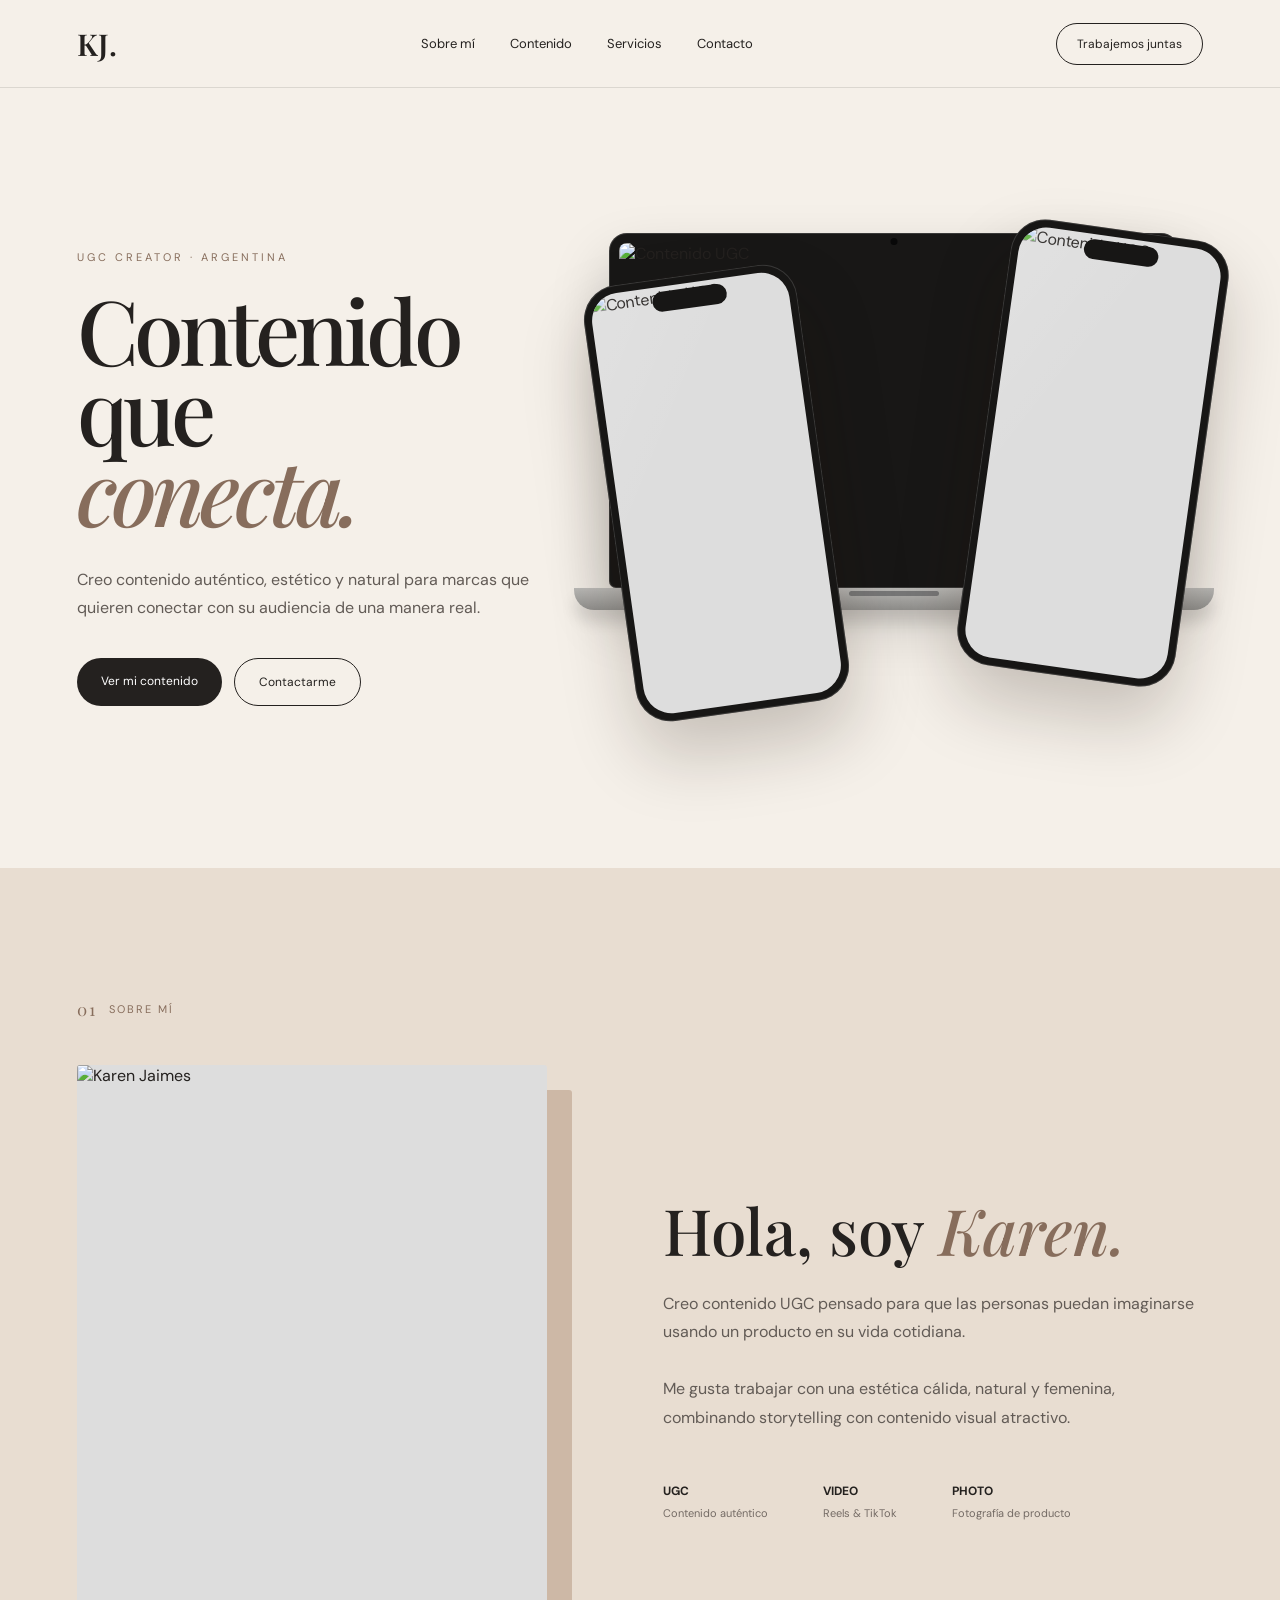
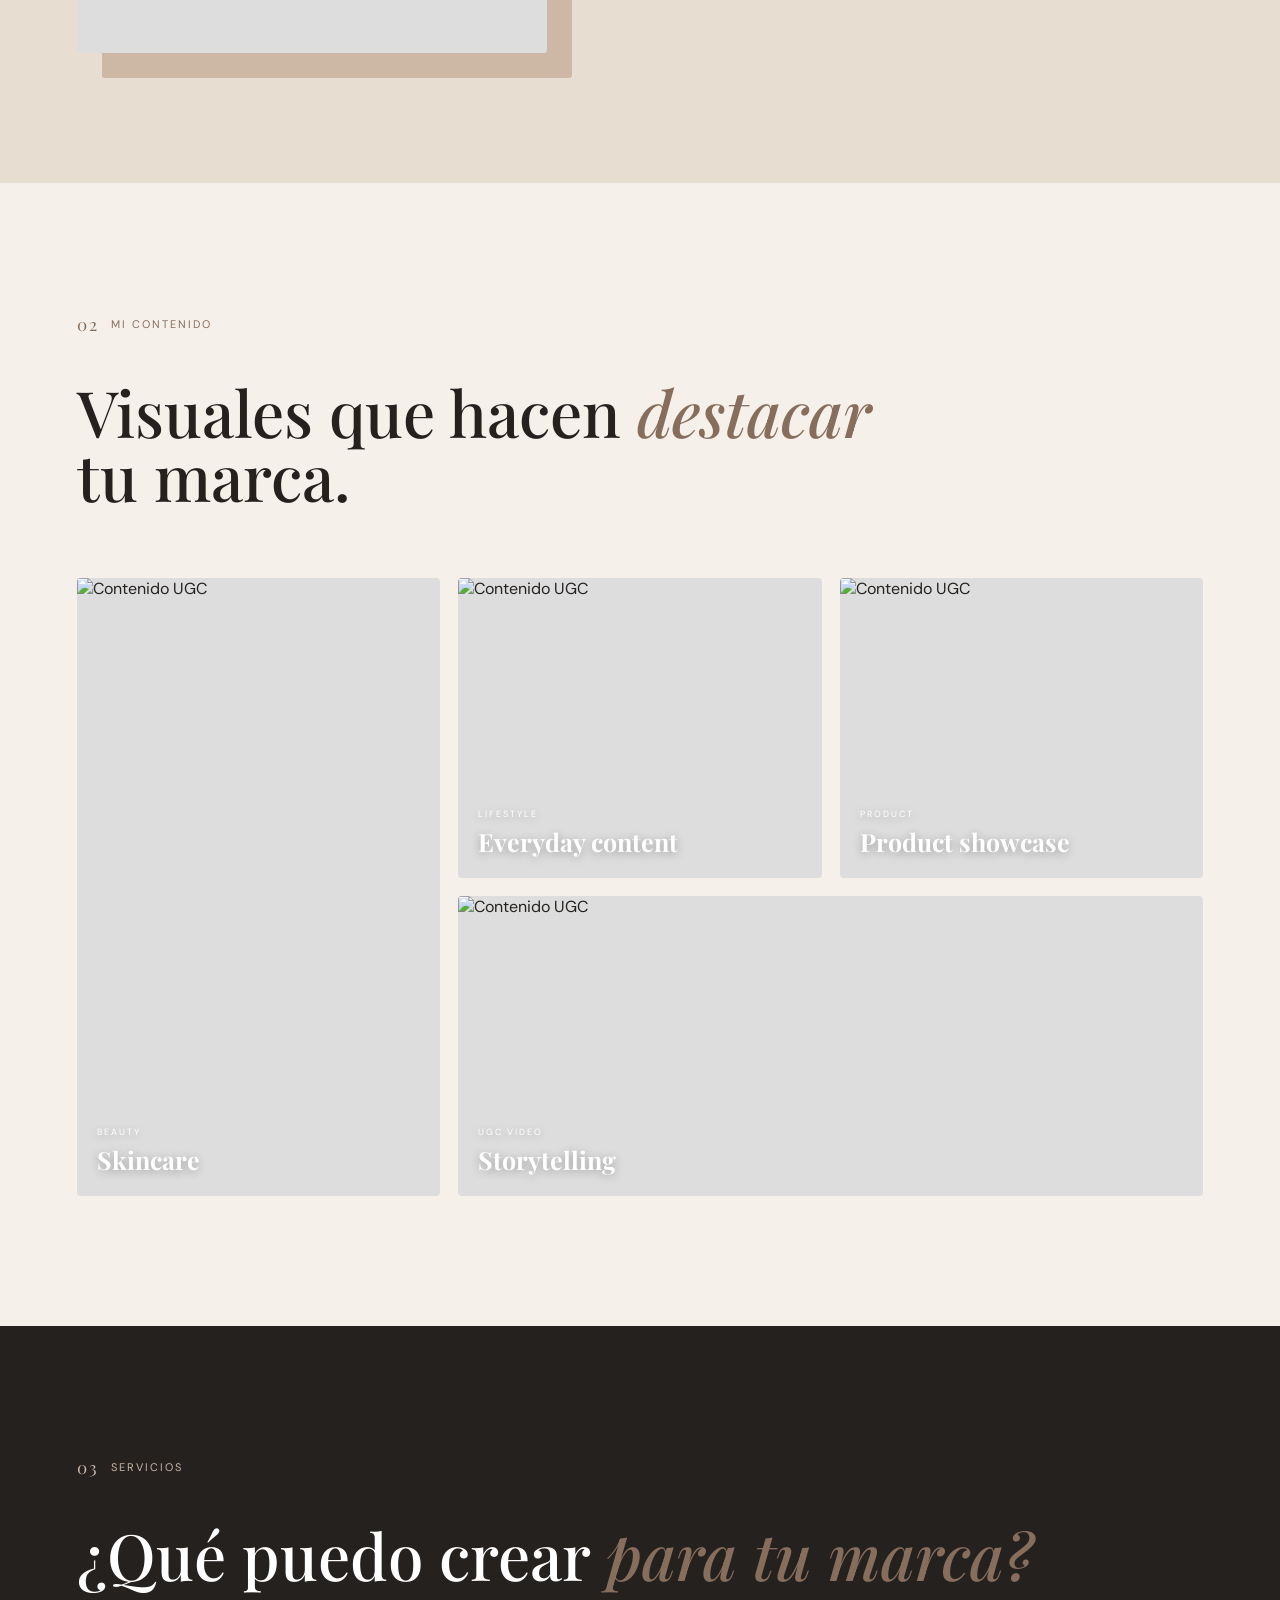
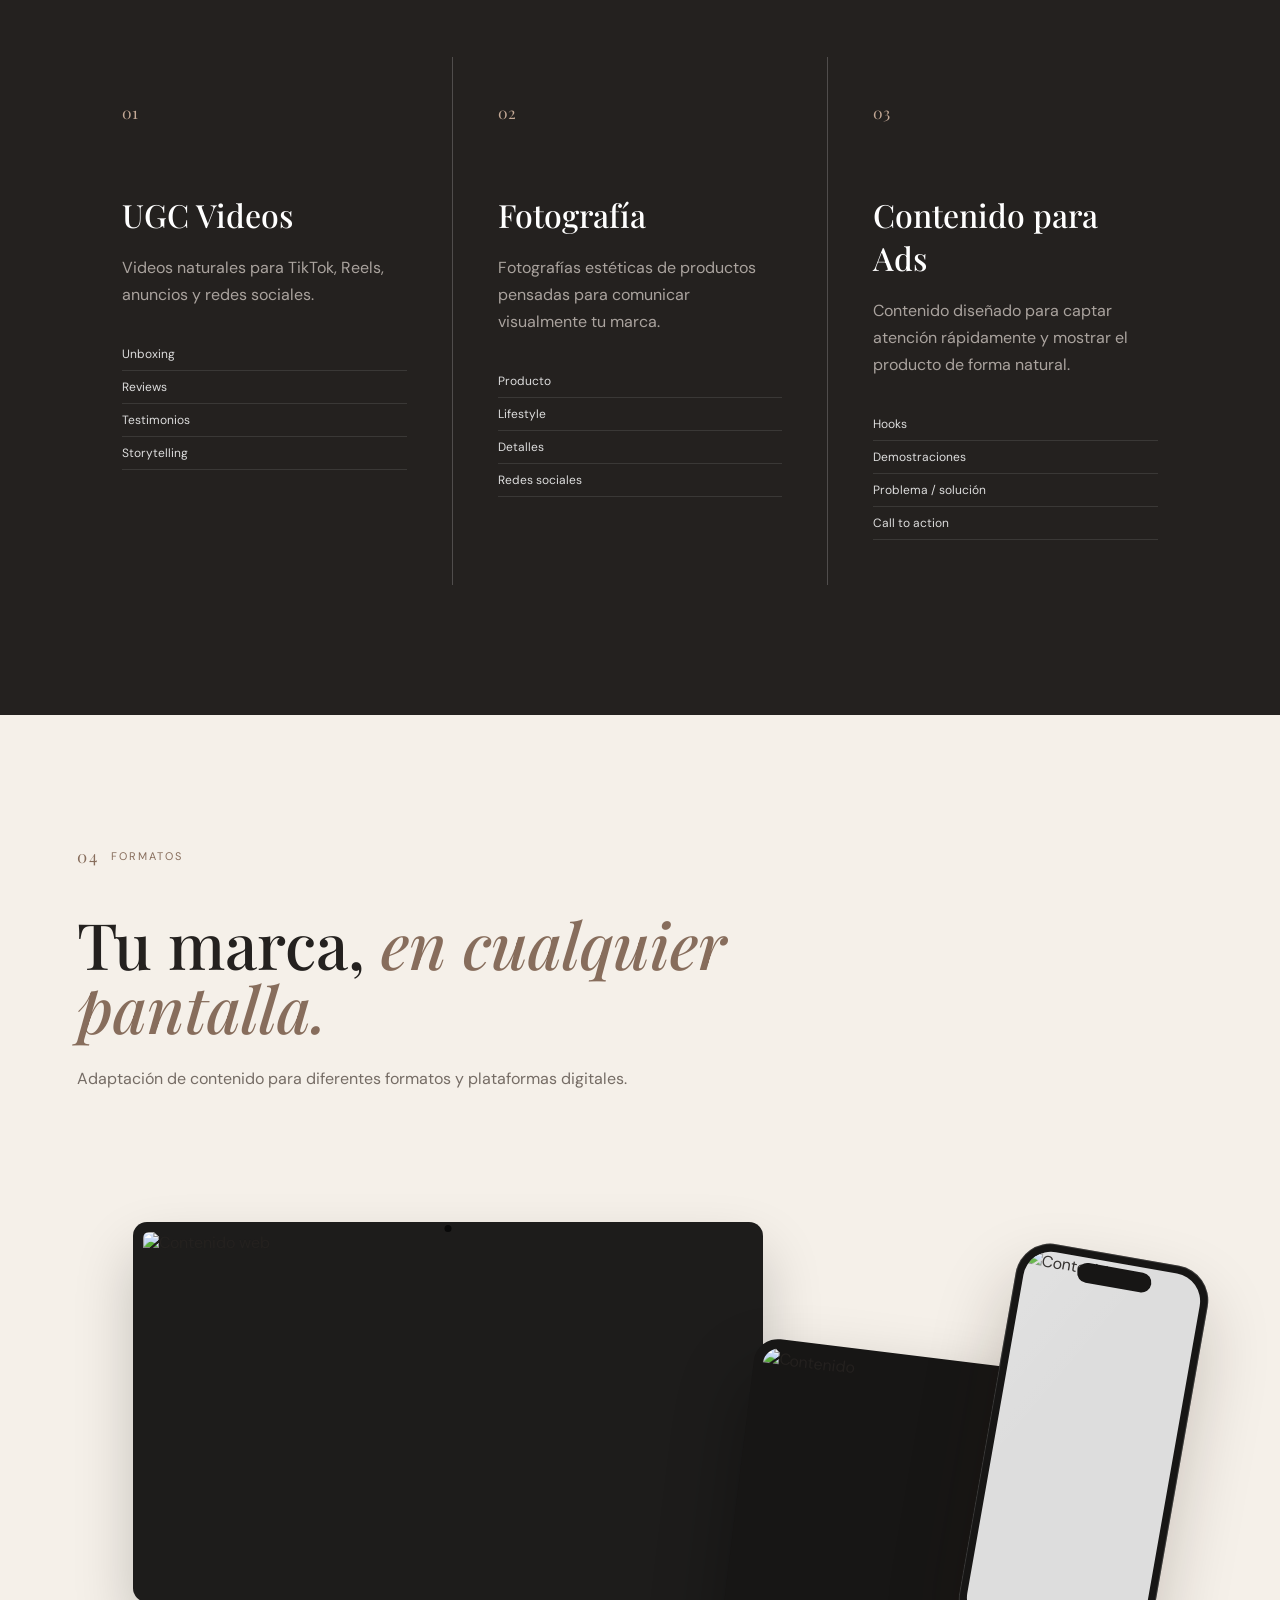
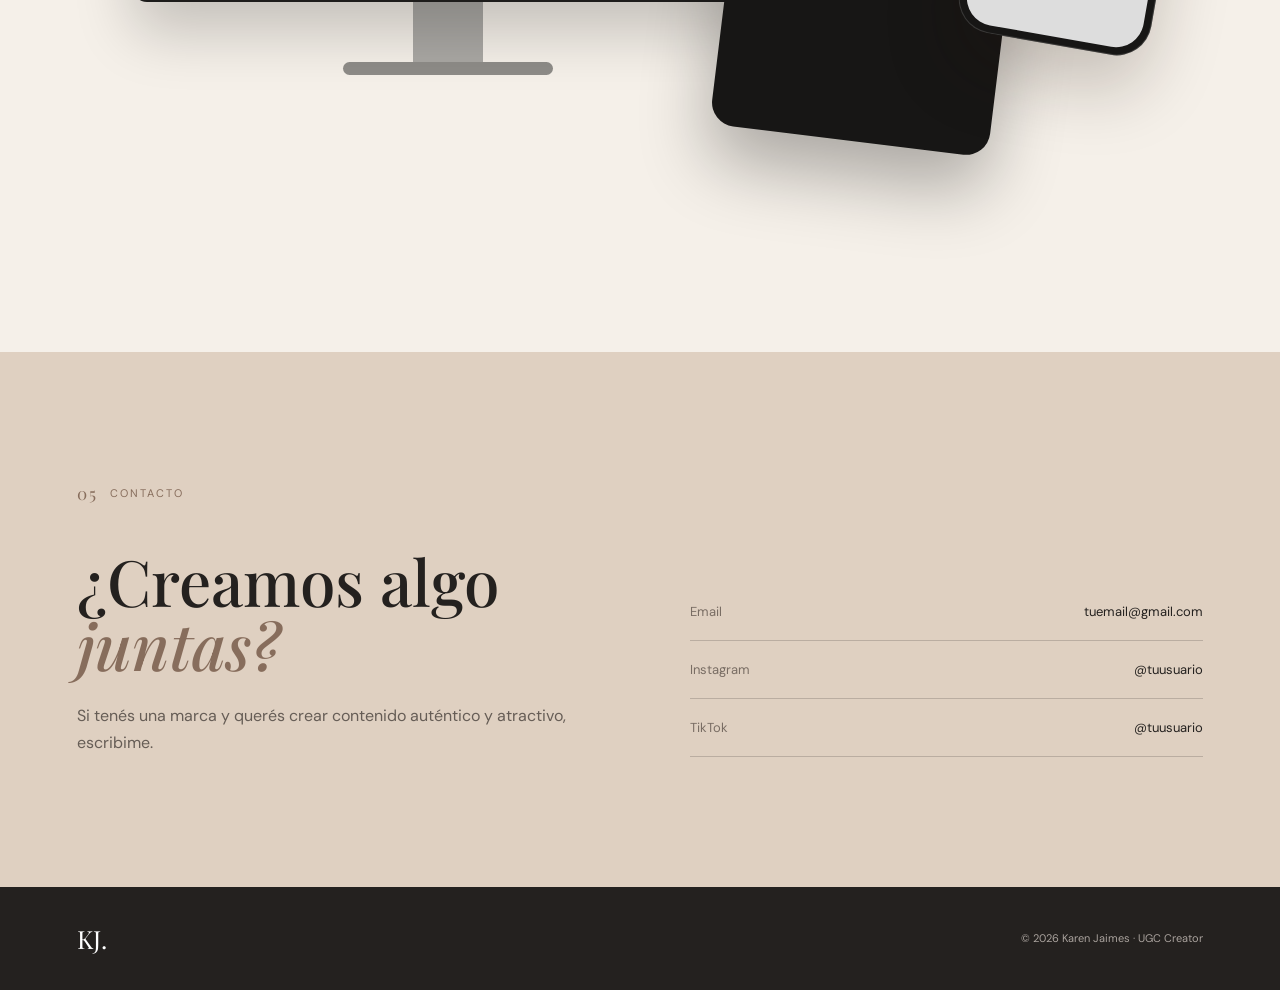
==== commit 911d491b: "Remove empty line before HERO section in index.html" ====
--- a/index.html
+++ b/index.html
@@ -32,7 +32,6 @@
     <a href="#contacto" class="header-btn">Trabajemos juntas</a>
   </header>
 
-
   <!-- =========================
        HERO
   ========================== -->
--- a/style.css
+++ b/style.css
@@ -1,28 +1,6 @@
-@import url('https://fonts.googleapis.com/css2?family=DM+Sans:wght@400;500;600&family=Playfair+Display:ital,wght@0,400;0,500;1,400&display=swap');
-
-/* =========================================================
-   KAREN JAIMES — UGC PORTFOLIO
-   EDITORIAL / PREMIUM / COMPACT
-   ========================================================= */
-
-:root {
-  --cream: #f5f1eb;
-  --cream-2: #eee7df;
-  --beige: #dfd3c6;
-  --beige-light: #e9dfd5;
-  --brown: #67584e;
-  --brown-light: #88786b;
-  --dark: #24211f;
-  --muted: #766d66;
-  --line: rgba(36, 33, 31, .14);
-
-  --serif: "Playfair Display", Georgia, serif;
-  --sans: "DM Sans", Arial, sans-serif;
-}
-
-/* =========================================================
+/* =====================================================
    RESET
-   ========================================================= */
+===================================================== */
 
 * {
   margin: 0;
@@ -35,1071 +13,969 @@
 }
 
 body {
-  font-family: var(--sans);
-  background: var(--cream);
-  color: var(--dark);
+  background: #f5f0e9;
+  color: #24211f;
+  font-family: "DM Sans", sans-serif;
   overflow-x: hidden;
-  line-height: 1.5;
 }
 
 img {
+  width: 100%;
+  height: 100%;
+  object-fit: cover;
   display: block;
-  max-width: 100%;
 }
 
 a {
+  color: inherit;
   text-decoration: none;
-  color: inherit;
-}
-
-em {
-  font-family: var(--serif);
-  font-weight: 400;
-}
-
-.container {
-  width: min(1240px, calc(100% - 80px));
-  margin: auto;
-}
-
-.eyebrow {
-  font-size: 10px;
+}
+
+
+/* =====================================================
+   VARIABLES
+===================================================== */
+
+:root {
+  --cream: #f5f0e9;
+  --dark: #24211f;
+  --brown: #876d5c;
+  --light-brown: #d7c5b4;
+  --white: #fffdf9;
+  --border: rgba(36, 33, 31, 0.12);
+}
+
+
+/* =====================================================
+   HEADER
+===================================================== */
+
+.header {
+  height: 88px;
+  padding: 0 6vw;
+
+  display: flex;
+  align-items: center;
+  justify-content: space-between;
+
+  border-bottom: 1px solid var(--border);
+}
+
+.logo {
+  font-family: "Playfair Display", serif;
+  font-size: 30px;
   font-weight: 600;
-  letter-spacing: .2em;
-  color: var(--brown-light);
-  margin-bottom: 20px;
-}
-
-/* =========================================================
-   HEADER
-   ========================================================= */
-
-.site-header {
-  height: 78px;
-  border-bottom: 1px solid var(--line);
-  background: rgba(245, 241, 235, .96);
-  position: relative;
-  z-index: 20;
-}
-
-.header-inner {
-  height: 100%;
-  display: grid;
-  grid-template-columns: 1fr auto 1fr;
-  align-items: center;
-}
-
-.brand {
-  font-family: var(--serif);
-  font-size: 19px;
-  line-height: .88;
-  letter-spacing: -.03em;
-}
-
-.site-header nav {
+}
+
+.nav {
   display: flex;
-  gap: 34px;
-}
-
-.site-header nav a {
-  font-size: 11px;
-  color: var(--muted);
-  transition: .2s ease;
-}
-
-.site-header nav a:hover {
-  color: var(--dark);
-}
-
-.header-cta {
-  justify-self: end;
-  font-size: 11px;
-  border-bottom: 1px solid var(--dark);
-  padding-bottom: 4px;
-}
-
-/* =========================================================
+  gap: 35px;
+}
+
+.nav a {
+  font-size: 13px;
+  transition: opacity .3s;
+}
+
+.nav a:hover {
+  opacity: .5;
+}
+
+.header-btn {
+  border: 1px solid var(--dark);
+  padding: 12px 20px;
+  border-radius: 100px;
+  font-size: 12px;
+  transition: .3s;
+}
+
+.header-btn:hover {
+  background: var(--dark);
+  color: var(--white);
+}
+
+
+/* =====================================================
    HERO
-   ========================================================= */
+===================================================== */
 
 .hero {
-  padding: 72px 0 75px;
-}
-
-.hero-grid {
+  min-height: 780px;
+  padding: 90px 6vw;
+
   display: grid;
   grid-template-columns: .85fr 1.15fr;
   align-items: center;
-  gap: 55px;
-}
-
-.hero-copy {
-  padding-left: 20px;
-}
-
-.hero-copy h1 {
-  font-size: clamp(72px, 8vw, 122px);
-  line-height: .88;
-  letter-spacing: -.065em;
-  margin-bottom: 30px;
-}
-
-.hero-copy h1 em {
+
+  gap: 50px;
+}
+
+.hero-text {
+  position: relative;
+  z-index: 5;
+}
+
+.eyebrow {
+  font-size: 11px;
+  letter-spacing: 3px;
+  margin-bottom: 25px;
   color: var(--brown);
 }
 
-.intro {
-  max-width: 410px;
-  font-size: 15px;
-  color: var(--muted);
-  line-height: 1.75;
-  margin-bottom: 27px;
-}
-
-.text-link {
-  display: inline-flex;
-  align-items: center;
-  gap: 10px;
+.hero h1 {
+  font-family: "Playfair Display", serif;
+  font-size: clamp(65px, 7vw, 110px);
+  font-weight: 500;
+  line-height: .9;
+  letter-spacing: -5px;
+}
+
+.hero h1 span {
+  display: block;
+  font-style: italic;
+  color: var(--brown);
+}
+
+.hero-description {
+  max-width: 470px;
+  margin-top: 35px;
+  font-size: 16px;
+  line-height: 1.8;
+  color: #625b56;
+}
+
+.hero-buttons {
+  display: flex;
+  gap: 12px;
+  margin-top: 35px;
+}
+
+.primary-btn,
+.secondary-btn {
+  padding: 15px 24px;
+  border-radius: 100px;
+  font-size: 12px;
+}
+
+.primary-btn {
+  background: var(--dark);
+  color: white;
+}
+
+.secondary-btn {
+  border: 1px solid var(--dark);
+}
+
+
+/* =====================================================
+   HERO DEVICES
+===================================================== */
+
+.hero-devices {
+  height: 570px;
+  position: relative;
+}
+
+
+/* ---------------- PHONE ---------------- */
+
+.phone {
+  position: absolute;
+
+  background: #171615;
+
+  border-radius: 35px;
+
+  padding: 8px;
+
+  box-shadow:
+    0 35px 70px rgba(30, 20, 10, .22),
+    inset 0 0 0 1px rgba(255,255,255,.15);
+
+  z-index: 3;
+}
+
+.phone-screen {
+  width: 100%;
+  height: 100%;
+
+  overflow: hidden;
+
+  border-radius: 28px;
+
+  background: #ddd;
+
+  position: relative;
+}
+
+.phone-screen::after {
+  content: "";
+  position: absolute;
+
+  inset: 0;
+
+  background: linear-gradient(
+    120deg,
+    rgba(255,255,255,.12),
+    transparent 35%
+  );
+
+  pointer-events: none;
+}
+
+.phone-speaker {
+  position: absolute;
+
+  width: 75px;
+  height: 20px;
+
+  background: #171615;
+
+  border-radius: 20px;
+
+  top: 13px;
+  left: 50%;
+
+  transform: translateX(-50%);
+
+  z-index: 10;
+}
+
+
+/* PHONE LEFT */
+
+.phone-left {
+  width: 215px;
+  height: 440px;
+
+  left: 4%;
+  top: 80px;
+
+  transform: rotate(-8deg);
+}
+
+
+/* PHONE RIGHT */
+
+.phone-right {
+  width: 220px;
+  height: 450px;
+
+  right: 0;
+  top: 35px;
+
+  transform: rotate(8deg);
+
+  z-index: 4;
+}
+
+
+/* ---------------- LAPTOP ---------------- */
+
+.laptop {
+  position: absolute;
+
+  width: 570px;
+
+  left: 50%;
+  top: 40px;
+
+  transform: translateX(-50%);
+
+  z-index: 2;
+}
+
+.laptop-screen {
+  width: 100%;
+  height: 355px;
+
+  background: #181716;
+
+  border-radius: 18px 18px 7px 7px;
+
+  padding: 10px;
+
+  box-shadow:
+    0 30px 60px rgba(0,0,0,.2),
+    inset 0 0 0 1px rgba(255,255,255,.15);
+
+  position: relative;
+}
+
+.laptop-screen img {
+  border-radius: 8px;
+}
+
+.laptop-camera {
+  position: absolute;
+
+  width: 7px;
+  height: 7px;
+
+  border-radius: 50%;
+
+  background: #080808;
+
+  top: 5px;
+  left: 50%;
+
+  transform: translateX(-50%);
+
+  z-index: 5;
+}
+
+.laptop-base {
+  height: 22px;
+
+  background: linear-gradient(
+    to bottom,
+    #b9b8b5,
+    #8f8e8b
+  );
+
+  margin-left: -35px;
+  margin-right: -35px;
+
+  border-radius: 0 0 20px 20px;
+
+  box-shadow: 0 12px 15px rgba(0,0,0,.12);
+
+  position: relative;
+}
+
+.laptop-base::after {
+  content: "";
+
+  position: absolute;
+
+  width: 90px;
+  height: 5px;
+
+  background: #777;
+
+  border-radius: 10px;
+
+  left: 50%;
+  top: 3px;
+
+  transform: translateX(-50%);
+}
+
+
+/* =====================================================
+   GENERAL SECTIONS
+===================================================== */
+
+.section {
+  padding: 130px 6vw;
+}
+
+.section-label {
   font-size: 11px;
-  font-weight: 600;
-  border-bottom: 1px solid var(--dark);
-  padding-bottom: 5px;
-}
-
-.text-link span {
-  font-size: 16px;
-}
-
-/* =========================================================
-   HERO BROWSER
-   ========================================================= */
-
-.browser-frame {
-  background: #fff;
-  border-radius: 9px;
-  overflow: hidden;
-  box-shadow: 0 22px 55px rgba(48, 39, 31, .16);
-}
-
-.browser-bar {
-  height: 34px;
+  letter-spacing: 2px;
+  color: var(--brown);
+
   display: flex;
   align-items: center;
-  gap: 6px;
-  padding: 0 12px;
-  background: #ebe7e2;
-}
-
-.browser-bar span {
+  gap: 12px;
+
+  margin-bottom: 45px;
+}
+
+.section-label span {
+  font-family: "Playfair Display", serif;
+  font-size: 17px;
+}
+
+
+/* =====================================================
+   ABOUT
+===================================================== */
+
+.about {
+  background: #e8ddd1;
+}
+
+.about-grid {
+  display: grid;
+  grid-template-columns: .9fr 1fr;
+  gap: 100px;
+  align-items: center;
+}
+
+.about-photo {
+  max-width: 470px;
+}
+
+.photo-frame {
+  aspect-ratio: 4 / 5;
+  overflow: hidden;
+
+  background: #ddd;
+
+  border-radius: 3px;
+
+  box-shadow: 25px 25px 0 #cdb8a6;
+}
+
+.about-content h2,
+.services h2,
+.mockup-title h2,
+.contact h2 {
+  font-family: "Playfair Display", serif;
+  font-size: clamp(50px, 5vw, 80px);
+  font-weight: 500;
+  line-height: 1;
+}
+
+.about-content h2 span,
+.services h2 em,
+.mockup-title h2 em,
+.contact h2 em {
+  color: var(--brown);
+  font-style: italic;
+}
+
+.about-content p {
+  max-width: 580px;
+  margin-top: 28px;
+
+  line-height: 1.8;
+  color: #625b56;
+}
+
+.about-stats {
+  display: flex;
+  gap: 55px;
+  margin-top: 50px;
+}
+
+.about-stats div {
+  display: flex;
+  flex-direction: column;
+  gap: 7px;
+}
+
+.about-stats strong {
+  font-size: 12px;
+}
+
+.about-stats span {
+  font-size: 11px;
+  color: #746b65;
+}
+
+
+/* =====================================================
+   CONTENT
+===================================================== */
+
+.section-heading {
+  max-width: 800px;
+}
+
+.section-heading h2 {
+  font-family: "Playfair Display", serif;
+  font-size: clamp(45px, 5vw, 75px);
+  line-height: 1;
+  font-weight: 500;
+}
+
+.section-heading em {
+  color: var(--brown);
+}
+
+
+.content-grid {
+  margin-top: 70px;
+
+  display: grid;
+
+  grid-template-columns: 1fr 1fr 1fr;
+
+  grid-auto-rows: 300px;
+
+  gap: 18px;
+}
+
+.content-card {
+  position: relative;
+  overflow: hidden;
+  border-radius: 4px;
+  background: #ddd;
+}
+
+.content-card.tall {
+  grid-row: span 2;
+}
+
+.content-card.wide {
+  grid-column: span 2;
+}
+
+.content-card img {
+  transition: transform .6s;
+}
+
+.content-card:hover img {
+  transform: scale(1.04);
+}
+
+.card-overlay {
+  position: absolute;
+
+  bottom: 20px;
+  left: 20px;
+
+  color: white;
+
+  text-shadow: 0 2px 10px rgba(0,0,0,.3);
+}
+
+.card-overlay span {
+  display: block;
+  font-size: 9px;
+  letter-spacing: 2px;
+  margin-bottom: 5px;
+}
+
+.card-overlay strong {
+  font-family: "Playfair Display", serif;
+  font-size: 25px;
+}
+
+
+/* =====================================================
+   SERVICES
+===================================================== */
+
+.services {
+  background: #24211f;
+  color: white;
+}
+
+.services .section-label {
+  color: #cbb8a7;
+}
+
+.services-grid {
+  margin-top: 70px;
+
+  display: grid;
+  grid-template-columns: repeat(3, 1fr);
+
+  gap: 1px;
+
+  background: rgba(255,255,255,.2);
+}
+
+.service-card {
+  background: #24211f;
+
+  padding: 45px;
+
+  min-height: 420px;
+}
+
+.service-number {
+  color: #c4a996;
+  font-family: "Playfair Display", serif;
+  margin-bottom: 70px;
+}
+
+.service-card h3 {
+  font-family: "Playfair Display", serif;
+  font-size: 32px;
+  font-weight: 500;
+}
+
+.service-card p {
+  color: #aaa39e;
+  line-height: 1.7;
+  margin-top: 18px;
+}
+
+.service-card ul {
+  list-style: none;
+  margin-top: 30px;
+
+  color: #ddd;
+
+  font-size: 12px;
+}
+
+.service-card li {
+  padding: 8px 0;
+  border-bottom: 1px solid rgba(255,255,255,.1);
+}
+
+
+/* =====================================================
+   MOCKUPS
+===================================================== */
+
+.mockups {
+  overflow: hidden;
+}
+
+.mockup-title {
+  max-width: 700px;
+}
+
+.mockup-title p {
+  margin-top: 25px;
+  color: #756c65;
+  line-height: 1.7;
+}
+
+.devices-showcase {
+  height: 650px;
+
+  position: relative;
+
+  margin-top: 80px;
+}
+
+
+/* ---------------- MONITOR ---------------- */
+
+.monitor {
+  position: absolute;
+
+  width: 630px;
+
+  left: 5%;
+  top: 50px;
+
+  z-index: 1;
+}
+
+.monitor-frame {
+  height: 380px;
+
+  background: #1d1c1b;
+
+  padding: 10px;
+
+  border-radius: 14px;
+
+  box-shadow: 0 30px 60px rgba(0,0,0,.2);
+
+  position: relative;
+}
+
+.monitor-frame img {
+  border-radius: 6px;
+}
+
+.monitor-camera {
   width: 7px;
   height: 7px;
-  background: #bbb2aa;
+
+  background: #090909;
+
   border-radius: 50%;
-}
-
-.browser-bar small {
+
+  position: absolute;
+
+  top: 3px;
+  left: 50%;
+
+  transform: translateX(-50%);
+
+  z-index: 4;
+}
+
+.monitor-neck {
+  width: 70px;
+  height: 60px;
+
   margin: auto;
-  font-size: 8px;
-  color: #8b8179;
-}
-
-.hero-browser img {
-  height: 510px;
-  width: 100%;
-  object-fit: cover;
-}
-
-/* =========================================================
-   SOBRE MI
-   ========================================================= */
-
-.intro-section {
-  padding: 105px 0;
-  border-top: 1px solid var(--line);
-}
-
-.split {
+
+  background: #aaa8a4;
+}
+
+.monitor-foot {
+  width: 210px;
+  height: 13px;
+
+  margin: auto;
+
+  background: #8e8c88;
+
+  border-radius: 100px;
+}
+
+
+/* ---------------- TABLET ---------------- */
+
+.tablet {
+  position: absolute;
+
+  width: 280px;
+  height: 390px;
+
+  right: 17%;
+  top: 180px;
+
+  background: #171615;
+
+  padding: 9px;
+
+  border-radius: 24px;
+
+  transform: rotate(7deg);
+
+  z-index: 3;
+
+  box-shadow: 0 35px 70px rgba(0,0,0,.3);
+}
+
+.tablet-screen {
+  height: 100%;
+
+  overflow: hidden;
+
+  border-radius: 17px;
+}
+
+
+/* ---------------- LARGE PHONE ---------------- */
+
+.large-phone {
+  width: 195px;
+  height: 395px;
+
+  right: 2%;
+  top: 80px;
+
+  transform: rotate(10deg);
+
+  z-index: 4;
+}
+
+
+/* =====================================================
+   CONTACT
+===================================================== */
+
+.contact {
+  background: #dfd0c1;
+}
+
+.contact-box {
   display: grid;
-  grid-template-columns: 1fr .85fr;
-  gap: 70px;
-}
-
-.split h2 {
-  font-size: clamp(47px, 5.2vw, 73px);
-  line-height: .98;
-  letter-spacing: -.055em;
-}
-
-.body-copy {
-  padding-top: 32px;
-  max-width: 490px;
-}
-
-.body-copy .lead {
-  color: var(--dark);
-  font-size: 19px;
-  line-height: 1.55;
-  margin-bottom: 19px;
-}
-
-.body-copy > p:not(.lead) {
-  color: var(--muted);
-  font-size: 13px;
-  line-height: 1.8;
-}
-
-.mini-info {
-  display: grid;
+
   grid-template-columns: 1fr 1fr;
-  gap: 25px;
-  margin-top: 34px;
-  padding-top: 20px;
-  border-top: 1px solid var(--line);
-}
-
-.mini-info div {
+
+  gap: 100px;
+
+  align-items: end;
+}
+
+.contact p {
+  max-width: 500px;
+
+  margin-top: 25px;
+
+  line-height: 1.7;
+  color: #665d56;
+}
+
+.contact-links {
   display: flex;
   flex-direction: column;
-  gap: 5px;
-}
-
-.mini-info strong {
-  font-size: 8px;
-  letter-spacing: .17em;
-}
-
-.mini-info span {
-  color: var(--muted);
+}
+
+.contact-links a {
+  padding: 20px 0;
+
+  border-bottom: 1px solid rgba(36,33,31,.2);
+
+  display: flex;
+  justify-content: space-between;
+
+  font-size: 13px;
+}
+
+.contact-links span {
+  color: #796d64;
+}
+
+
+/* =====================================================
+   FOOTER
+===================================================== */
+
+footer {
+  background: #24211f;
+
+  color: white;
+
+  padding: 35px 6vw;
+
+  display: flex;
+  justify-content: space-between;
+  align-items: center;
+}
+
+.footer-logo {
+  font-family: "Playfair Display", serif;
+  font-size: 25px;
+}
+
+footer p {
+  color: #aaa39e;
   font-size: 11px;
 }
 
-/* =========================================================
-   WORK INTRO
-   ========================================================= */
-
-.work-intro {
-  padding: 85px 0 75px;
-  background: var(--dark);
-  color: var(--cream);
-}
-
-.work-intro .eyebrow {
-  color: #a99d93;
-}
-
-.work-intro h2 {
-  max-width: 900px;
-  font-size: clamp(55px, 6.5vw, 91px);
-  line-height: .93;
-  letter-spacing: -.065em;
-}
-
-.work-intro h2 em {
-  color: #d8cabe;
-}
-
-/* =========================================================
-   PROJECTS
-   ========================================================= */
-
-.project {
-  min-height: 650px;
-  padding: 65px 0;
-  overflow: hidden;
-}
-
-.project-light {
-  background: var(--cream);
-}
-
-.project-beige {
-  background: var(--beige-light);
-}
-
-.project-grid {
-  width: min(1240px, calc(100% - 80px));
-  margin: auto;
-  display: grid;
-  grid-template-columns: .8fr 1.2fr;
-  align-items: center;
-  gap: 45px;
-}
-
-.project-grid.reverse {
-  grid-template-columns: 1.2fr .8fr;
-}
-
-.project-copy {
-  max-width: 420px;
-}
-
-.project-number {
-  font-family: var(--serif);
-  font-size: 19px;
-  display: block;
-  margin-bottom: 20px;
-}
-
-.project-tag {
-  font-size: 9px;
-  font-weight: 600;
-  letter-spacing: .2em;
-  color: var(--brown-light);
-  margin-bottom: 13px;
-}
-
-.project-copy h3 {
-  font-size: clamp(52px, 5.5vw, 76px);
-  line-height: .87;
-  letter-spacing: -.06em;
-  margin-bottom: 22px;
-}
-
-.project-copy h3 em {
-  color: var(--brown);
-}
-
-.project-copy > p:not(.project-tag) {
-  max-width: 380px;
-  font-size: 13px;
-  line-height: 1.75;
-  color: var(--muted);
-  margin-bottom: 22px;
-}
-
-.project-type {
-  font-size: 8px;
-  letter-spacing: .16em;
-  font-weight: 600;
-  color: var(--brown-light);
-}
-
-/* =========================================================
-   DEVICE AREA
-   ========================================================= */
-
-.device-area {
-  height: 530px;
-  display: flex;
-  align-items: center;
-  justify-content: center;
-  position: relative;
-}
-
-/* =========================================================
-   PHONE MOCKUP
-   ========================================================= */
-
-.phone {
-  position: relative;
-  width: 290px;
-  height: 535px;
-  padding: 7px;
-  border-radius: 38px;
-  background: #1e1d1c;
-  border: 2px solid #373432;
-  box-shadow:
-    0 25px 55px rgba(39, 32, 27, .24),
-    0 8px 20px rgba(39, 32, 27, .12);
-}
-
-.phone::before {
-  content: "";
-  position: absolute;
-  z-index: 5;
-  width: 88px;
-  height: 20px;
-  background: #1e1d1c;
-  border-radius: 20px;
-  top: 9px;
-  left: 50%;
-  transform: translateX(-50%);
-}
-
-.phone img {
-  width: 100%;
-  height: 100%;
-  object-fit: cover;
-  border-radius: 31px;
-}
-
-.phone-large {
-  width: 310px;
-  height: 570px;
-  transform: rotate(3deg);
-}
-
-.phone-medium {
-  width: 285px;
-  height: 535px;
-  transform: rotate(-3deg);
-}
-
-/* Cuando no haya imagen */
-.phone img[src=""],
-.phone img:not([src]) {
-  display: none;
-}
-
-.phone:has(img[src=""])::after,
-.phone:has(img:not([src]))::after {
-  content: "YOUR CONTENT";
-  position: absolute;
-  inset: 7px;
-  border-radius: 31px;
-  background:
-    linear-gradient(135deg, #e7ddd3, #f6f1eb);
-  display: flex;
-  align-items: center;
-  justify-content: center;
-  font-size: 9px;
-  letter-spacing: .2em;
-  color: #88786b;
-}
-
-/* =========================================================
-   LAPTOP
-   ========================================================= */
-
-.laptop {
-  width: 700px;
-  max-width: 100%;
-  filter: drop-shadow(0 25px 35px rgba(50, 40, 32, .17));
-}
-
-.laptop-screen {
-  padding: 11px;
-  background: #22201f;
-  border: 1px solid #a99f97;
-  border-radius: 13px 13px 5px 5px;
-}
-
-.laptop-screen img {
-  height: 380px;
-  width: 100%;
-  object-fit: cover;
-  border-radius: 4px;
-}
-
-.laptop-base {
-  height: 16px;
-  background: linear-gradient(#bdb4ad, #918983);
-  border-radius: 0 0 7px 7px;
-  position: relative;
-}
-
-.laptop-base::after {
-  content: "";
-  position: absolute;
-  width: 150px;
-  height: 4px;
-  background: #78716b;
-  border-radius: 0 0 5px 5px;
-  left: 50%;
-  transform: translateX(-50%);
-}
-
-/* =========================================================
-   MONITOR
-   ========================================================= */
-
-.monitor {
-  width: 650px;
-  max-width: 100%;
-  filter: drop-shadow(0 25px 35px rgba(50, 40, 32, .17));
-}
-
-.monitor-screen {
-  padding: 11px;
-  background: #201f1e;
-  border: 1px solid #a89e96;
-  border-radius: 9px;
-}
-
-.monitor-screen img {
-  height: 370px;
-  width: 100%;
-  object-fit: cover;
-}
-
-.monitor-stand {
-  width: 85px;
-  height: 65px;
-  background: #aaa19a;
-  margin: auto;
-  position: relative;
-}
-
-.monitor-stand::after {
-  content: "";
-  width: 170px;
-  height: 10px;
-  position: absolute;
-  bottom: 0;
-  left: 50%;
-  transform: translateX(-50%);
-  background: #888079;
-  border-radius: 20px;
-}
-
-/* =========================================================
-   SERVICES
-   ========================================================= */
-
-.services {
-  padding: 105px 0;
-  background: var(--dark);
-  color: var(--cream);
-}
-
-.services-head {
-  display: grid;
-  grid-template-columns: 1fr .65fr;
-  align-items: end;
-  gap: 70px;
-  margin-bottom: 65px;
-}
-
-.services .eyebrow {
-  color: #a79c93;
-}
-
-.services h2 {
-  font-size: clamp(54px, 6vw, 82px);
-  line-height: .9;
-  letter-spacing: -.06em;
-}
-
-.services h2 em {
-  color: #d4c8bd;
-}
-
-.services-head > p {
-  color: #aaa099;
-  font-size: 13px;
-  line-height: 1.75;
-  max-width: 340px;
-}
-
-.service-list {
-  border-top: 1px solid rgba(255,255,255,.16);
-}
-
-.service-list > div {
-  min-height: 105px;
-  display: grid;
-  grid-template-columns: 60px 1fr 1fr;
-  align-items: center;
-  border-bottom: 1px solid rgba(255,255,255,.16);
-}
-
-.service-list span {
-  font-family: var(--serif);
-  color: #938980;
-  font-size: 17px;
-}
-
-.service-list h3 {
-  font-size: 25px;
-  font-weight: 400;
-}
-
-.service-list p {
-  font-size: 11px;
-  color: #968d86;
-}
-
-/* =========================================================
-   CLOSING
-   ========================================================= */
-
-.closing {
-  padding: 115px 0;
-  background: var(--beige);
-}
-
-.closing-grid {
-  display: grid;
-  grid-template-columns: 1fr .65fr;
-  gap: 70px;
-}
-
-.closing h2 {
-  font-size: clamp(54px, 6vw, 83px);
-  line-height: .9;
-  letter-spacing: -.06em;
-}
-
-.closing h2 em {
-  color: var(--brown);
-}
-
-.closing-grid > div:last-child {
-  padding-top: 48px;
-}
-
-.closing-grid p {
-  max-width: 380px;
-  font-size: 14px;
-  line-height: 1.8;
-  margin-bottom: 25px;
-}
-
-/* =========================================================
-   CONTACT
-   ========================================================= */
-
-.contact {
-  padding: 110px 0;
-}
-
-.contact-grid {
-  display: grid;
-  grid-template-columns: 1fr .65fr;
-  gap: 70px;
-}
-
-.contact h2 {
-  font-size: clamp(65px, 7vw, 100px);
-  line-height: .87;
-  letter-spacing: -.07em;
-}
-
-.contact h2 em {
-  color: var(--brown);
-}
-
-.contact-info {
-  padding-top: 30px;
-}
-
-.contact-info p {
-  font-size: 12px;
-  line-height: 1.7;
-  margin-bottom: 28px;
-}
-
-.contact-info strong {
-  display: block;
-  font-size: 8px;
-  letter-spacing: .2em;
-  color: var(--brown-light);
-  margin-bottom: 4px;
-}
-
-.contact-info a {
-  border-bottom: 1px solid var(--dark);
-}
-
-/* =========================================================
-   FOOTER
-   ========================================================= */
-
-footer {
-  background: var(--dark);
-}
-
-.footer-inner {
-  min-height: 75px;
-  display: grid;
-  grid-template-columns: 1fr 1fr auto;
-  align-items: center;
-  gap: 20px;
-}
-
-.footer-inner span {
-  color: #999087;
-  font-size: 9px;
-  letter-spacing: .05em;
-}
-
-.footer-inner span:first-child {
-  color: var(--cream);
-  font-family: var(--serif);
-  font-size: 15px;
-}
-
-/* =========================================================
-   TABLET
-   ========================================================= */
-
-@media (max-width: 950px) {
-
-  .container,
-  .project-grid {
-    width: calc(100% - 50px);
-  }
-
-  .hero-grid {
+
+/* =====================================================
+   RESPONSIVE
+===================================================== */
+
+@media (max-width: 1100px) {
+
+  .hero {
+    grid-template-columns: 1fr;
+  }
+
+  .hero-devices {
+    margin-top: 30px;
+  }
+
+  .about-grid {
+    gap: 50px;
+  }
+
+  .devices-showcase {
+    transform: scale(.85);
+    transform-origin: left top;
+  }
+
+}
+
+
+@media (max-width: 800px) {
+
+  .header {
+    height: 75px;
+  }
+
+  .nav {
+    display: none;
+  }
+
+  .hero {
+    padding-top: 70px;
+  }
+
+  .hero h1 {
+    font-size: 65px;
+  }
+
+  .hero-devices {
+    height: 430px;
+    transform: scale(.75);
+    transform-origin: top left;
+
+    width: 133%;
+  }
+
+  .about-grid,
+  .contact-box {
+    grid-template-columns: 1fr;
+  }
+
+  .content-grid {
     grid-template-columns: 1fr 1fr;
-    gap: 35px;
-  }
-
-  .hero-copy h1 {
-    font-size: 75px;
-  }
-
-  .hero-browser img {
-    height: 430px;
-  }
-
-  .project-grid,
-  .project-grid.reverse {
-    grid-template-columns: 1fr 1fr;
+  }
+
+  .content-card.tall {
+    grid-row: span 1;
+  }
+
+  .content-card.wide {
+    grid-column: span 2;
+  }
+
+  .services-grid {
+    grid-template-columns: 1fr;
+  }
+
+  .devices-showcase {
+    transform: scale(.6);
+    width: 166%;
+  }
+
+}
+
+
+@media (max-width: 520px) {
+
+  .header {
+    padding: 0 20px;
+  }
+
+  .header-btn {
+    display: none;
+  }
+
+  .section {
+    padding: 90px 20px;
+  }
+
+  .hero {
+    padding: 70px 20px 40px;
+  }
+
+  .hero h1 {
+    font-size: 55px;
+    letter-spacing: -3px;
+  }
+
+  .hero-description {
+    font-size: 14px;
+  }
+
+  .hero-devices {
+    height: 350px;
+    transform: scale(.57);
+    width: 175%;
+  }
+
+  .content-grid {
+    display: flex;
+    flex-direction: column;
+  }
+
+  .content-card {
+    height: 400px;
+  }
+
+  .about-stats {
+    flex-direction: column;
     gap: 25px;
   }
 
-  .phone-large {
-    width: 270px;
-    height: 510px;
-  }
-
-  .phone-medium {
-    width: 255px;
-    height: 490px;
-  }
-
-  .laptop {
-    width: 550px;
-  }
-
-  .laptop-screen img {
-    height: 300px;
-  }
-
-  .monitor {
-    width: 520px;
-  }
-
-  .monitor-screen img {
-    height: 290px;
-  }
-}
-
-/* =========================================================
-   MOBILE
-   ========================================================= */
-
-@media (max-width: 700px) {
-
-  .container,
-  .project-grid {
-    width: calc(100% - 30px);
-  }
-
-  /* HEADER */
-
-  .site-header {
-    height: auto;
-  }
-
-  .header-inner {
-    min-height: 72px;
-    display: flex;
-    flex-wrap: wrap;
-    padding: 15px 0;
-  }
-
-  .brand {
-    font-size: 17px;
-  }
-
-  .header-cta {
-    font-size: 9px;
-  }
-
-  .site-header nav {
-    width: 100%;
-    order: 3;
-    justify-content: space-between;
-    padding-top: 13px;
-    border-top: 1px solid var(--line);
-  }
-
-  .site-header nav a {
-    font-size: 9px;
-  }
-
-  /* HERO */
-
-  .hero {
-    padding: 55px 0 60px;
-  }
-
-  .hero-grid {
-    grid-template-columns: 1fr;
-    gap: 42px;
-  }
-
-  .hero-copy {
-    padding-left: 0;
-  }
-
-  .hero-copy h1 {
-    font-size: 68px;
-    margin-bottom: 24px;
-  }
-
-  .intro {
-    font-size: 13px;
-    margin-bottom: 22px;
-  }
-
-  .hero-browser img {
-    height: 400px;
-  }
-
-  /* ABOUT */
-
-  .intro-section {
-    padding: 75px 0;
-  }
-
-  .split {
-    grid-template-columns: 1fr;
-    gap: 25px;
-  }
-
-  .split h2 {
-    font-size: 45px;
-  }
-
-  .body-copy {
-    padding-top: 0;
-  }
-
-  .body-copy .lead {
-    font-size: 17px;
-  }
-
-  .mini-info {
-    margin-top: 27px;
-  }
-
-  /* WORK */
-
-  .work-intro {
-    padding: 65px 0;
-  }
-
-  .work-intro h2 {
-    font-size: 48px;
-  }
-
-  /* PROJECT */
-
-  .project {
-    padding: 65px 0;
-    min-height: auto;
-  }
-
-  .project-grid,
-  .project-grid.reverse {
-    grid-template-columns: 1fr;
-    gap: 45px;
-  }
-
-  .project-grid.reverse .device-area {
-    order: 1;
-  }
-
-  .project-grid.reverse .project-copy {
-    order: 2;
-  }
-
-  .project-copy h3 {
-    font-size: 53px;
-  }
-
-  .project-copy > p:not(.project-tag) {
-    font-size: 12px;
-  }
-
-  .device-area {
-    height: 470px;
-  }
-
-  .phone-large {
-    width: 245px;
-    height: 455px;
-  }
-
-  .phone-medium {
-    width: 235px;
-    height: 445px;
-  }
-
-  /* LAPTOP */
-
-  .laptop {
-    width: 100%;
-  }
-
-  .laptop-screen {
-    padding: 7px;
-  }
-
-  .laptop-screen img {
-    height: 220px;
-  }
-
-  .laptop-base {
-    height: 10px;
-  }
-
-  /* MONITOR */
-
-  .monitor {
-    width: 100%;
-  }
-
-  .monitor-screen {
-    padding: 7px;
-  }
-
-  .monitor-screen img {
-    height: 220px;
-  }
-
-  .monitor-stand {
-    height: 45px;
-    width: 60px;
-  }
-
-  .monitor-stand::after {
-    width: 110px;
-    height: 7px;
-  }
-
-  /* SERVICES */
-
-  .services {
-    padding: 75px 0;
-  }
-
-  .services-head {
-    grid-template-columns: 1fr;
-    gap: 25px;
-    margin-bottom: 45px;
-  }
-
-  .services h2 {
-    font-size: 48px;
-  }
-
-  .service-list > div {
-    min-height: 90px;
-    grid-template-columns: 40px 1fr;
-    gap: 5px;
-  }
-
-  .service-list h3 {
-    font-size: 21px;
-  }
-
-  .service-list p {
-    grid-column: 2;
-    margin-top: -20px;
-  }
-
-  /* CLOSING */
-
-  .closing {
-    padding: 80px 0;
-  }
-
-  .closing-grid {
-    grid-template-columns: 1fr;
-    gap: 30px;
-  }
-
-  .closing-grid > div:last-child {
-    padding-top: 0;
-  }
-
-  .closing h2 {
-    font-size: 50px;
-  }
-
-  /* CONTACT */
-
-  .contact {
-    padding: 80px 0;
-  }
-
-  .contact-grid {
-    grid-template-columns: 1fr;
-    gap: 40px;
-  }
-
-  .contact h2 {
-    font-size: 62px;
-  }
-
-  .contact-info {
-    padding-top: 0;
-  }
-
-  /* FOOTER */
-
-  .footer-inner {
-    padding: 25px 0;
-    min-height: auto;
-    grid-template-columns: 1fr;
-    gap: 8px;
-  }
-}
-
-/* =========================================================
-   SMALL PHONES
-   ========================================================= */
-
-@media (max-width: 390px) {
-
-  .hero-copy h1 {
-    font-size: 57px;
-  }
-
-  .hero-browser img {
-    height: 350px;
-  }
-
-  .split h2 {
-    font-size: 40px;
-  }
-
-  .work-intro h2 {
-    font-size: 42px;
-  }
-
-  .project-copy h3 {
-    font-size: 48px;
-  }
-
-  .device-area {
-    height: 430px;
-  }
-
-  .phone-large {
-    width: 225px;
-    height: 425px;
-  }
-
-  .phone-medium {
-    width: 215px;
-    height: 410px;
-  }
-
-  .services h2 {
-    font-size: 43px;
-  }
-
-  .closing h2 {
-    font-size: 45px;
-  }
-
-  .contact h2 {
-    font-size: 55px;
-  }
-}
-
+  .service-card {
+    padding: 30px;
+  }
+
+  .devices-showcase {
+    transform: scale(.43);
+    width: 232%;
+    height: 500px;
+  }
+
+  .contact-box {
+    gap: 50px;
+  }
+
+  footer {
+    flex-direction: column;
+    gap: 15px;
+    text-align: center;
+  }
+
+}
